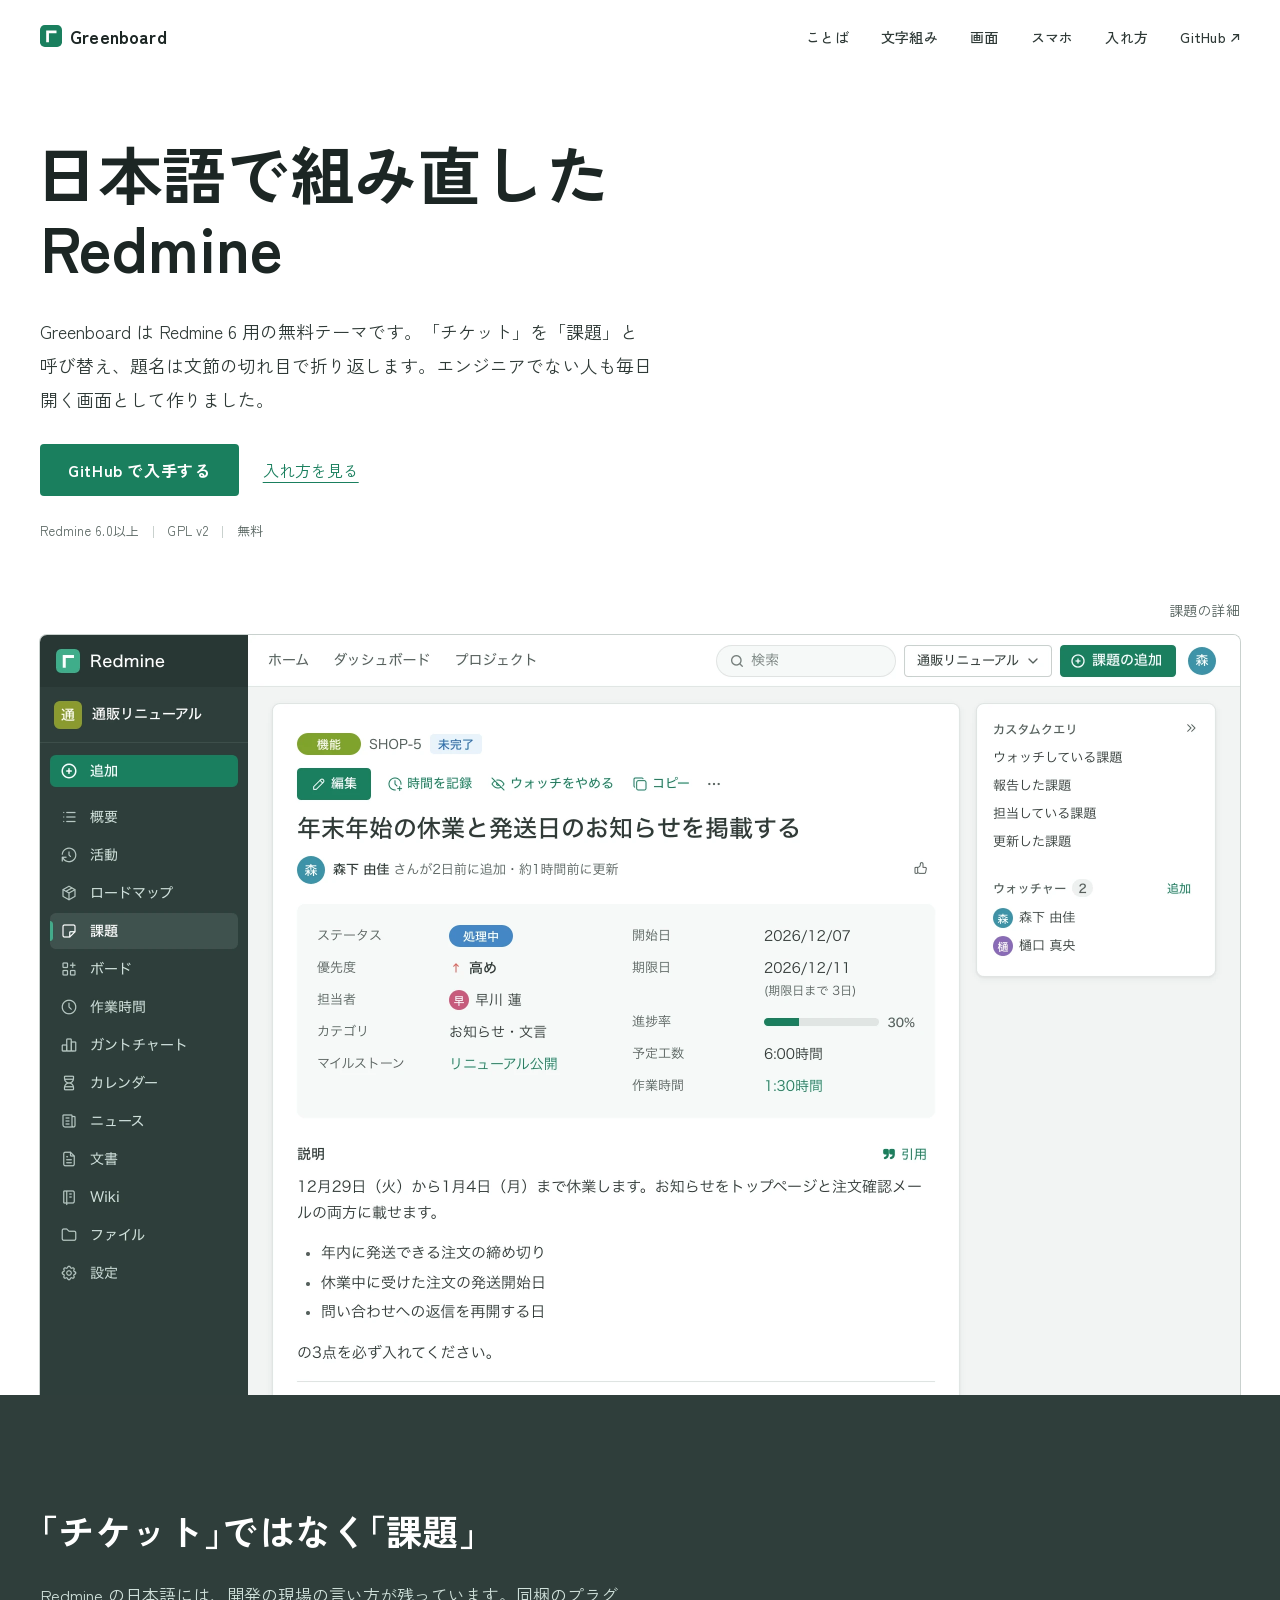
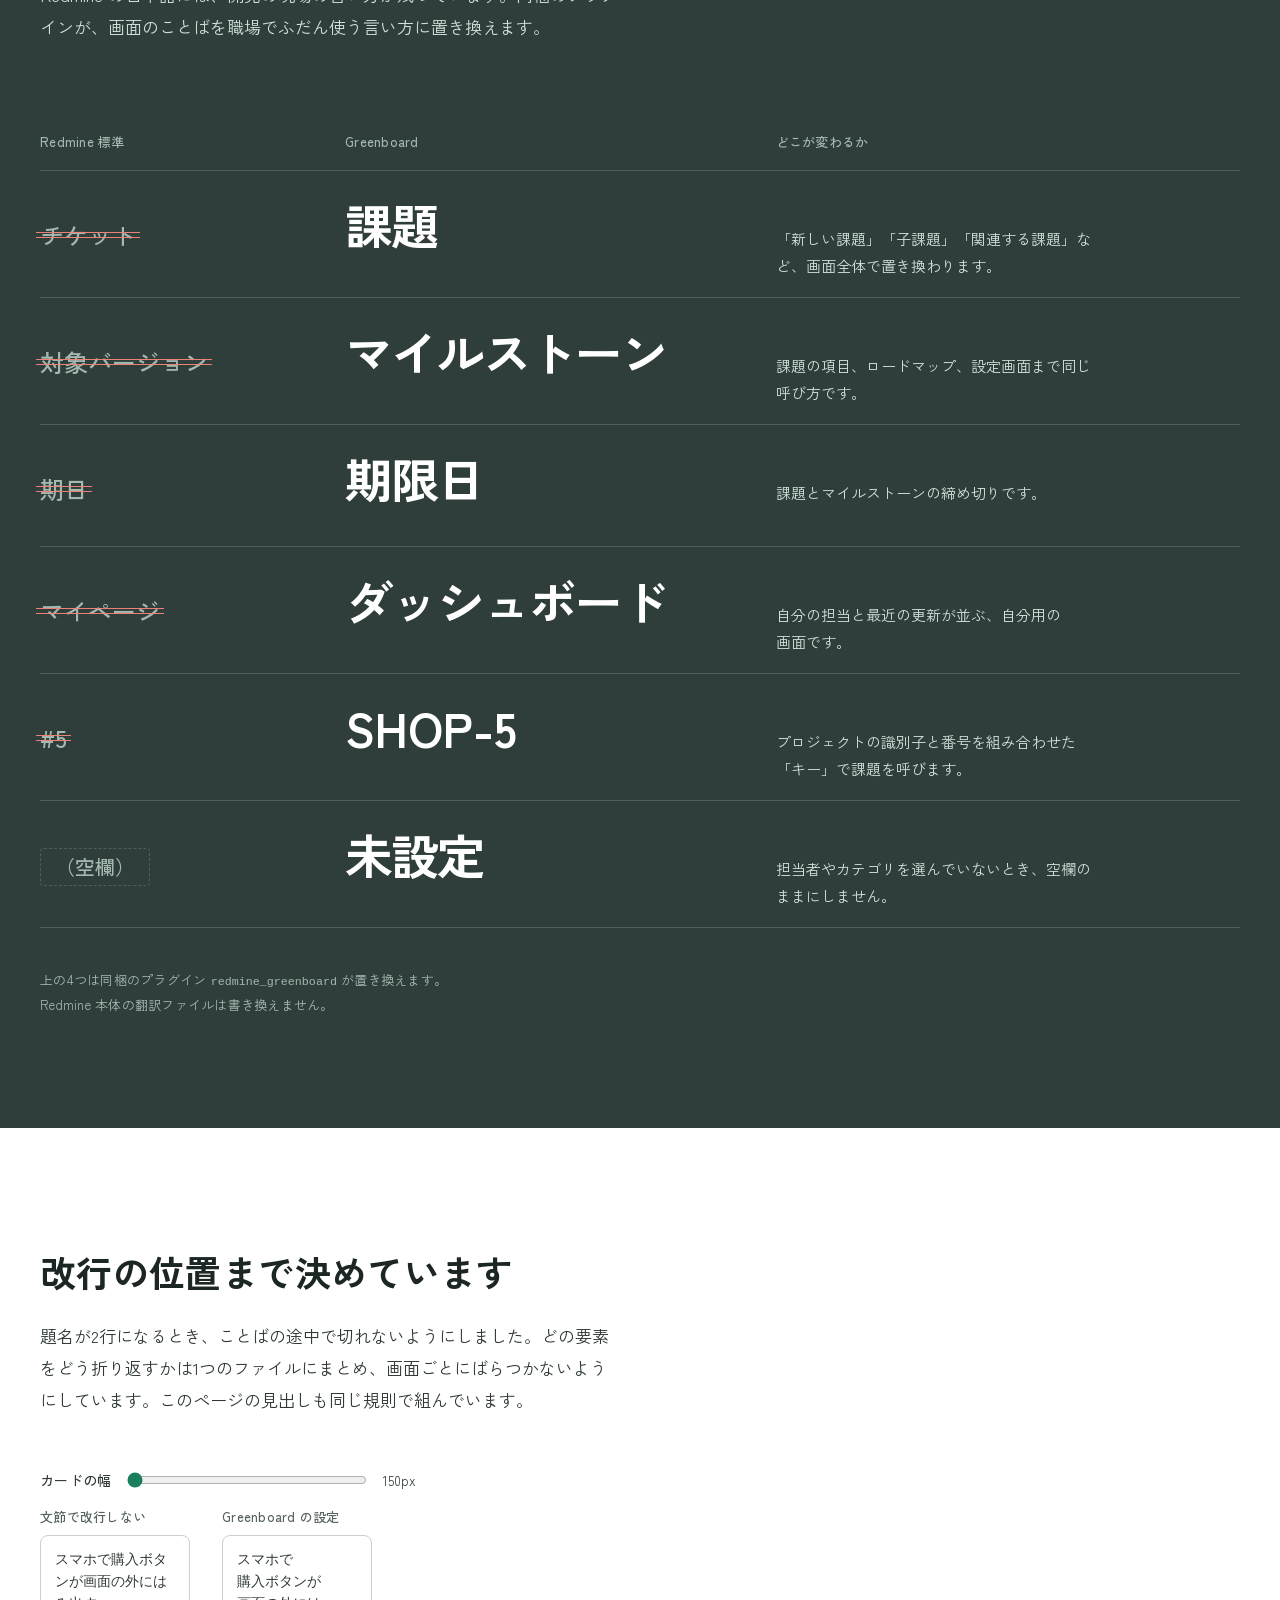
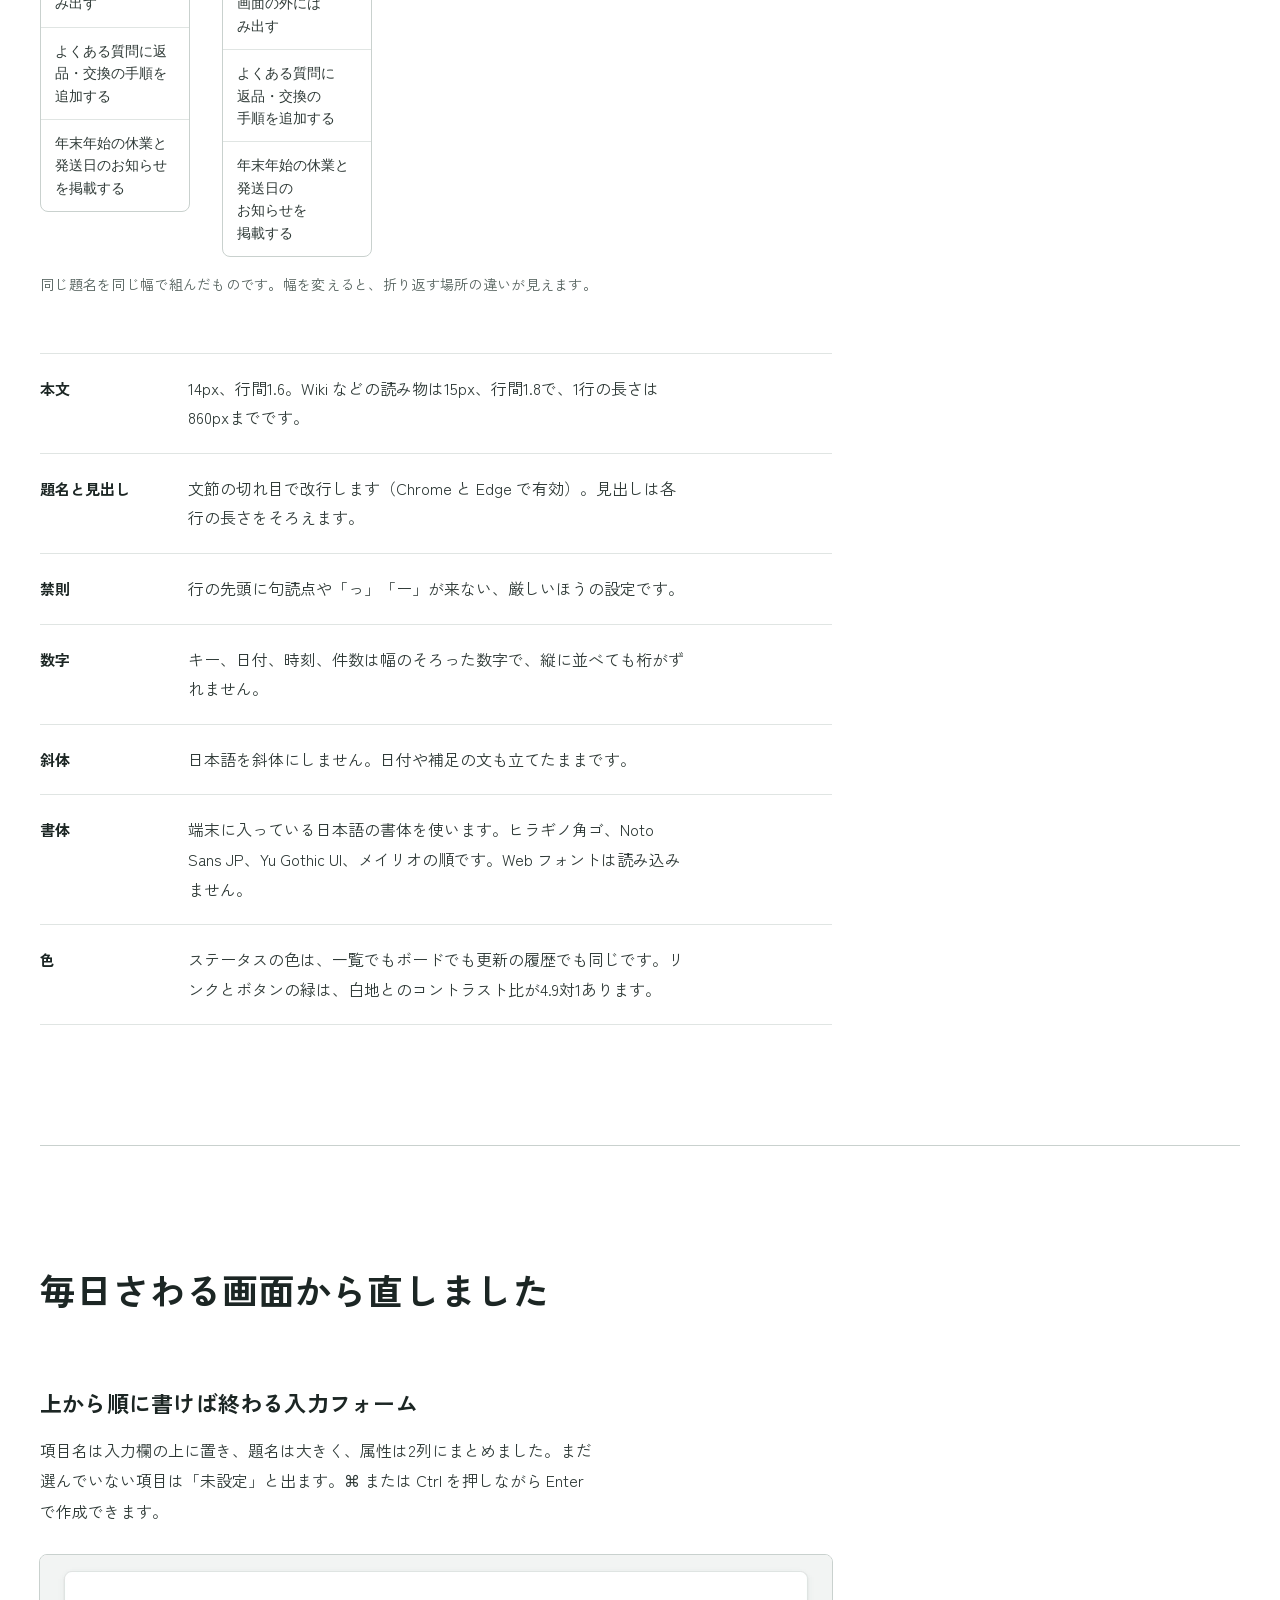
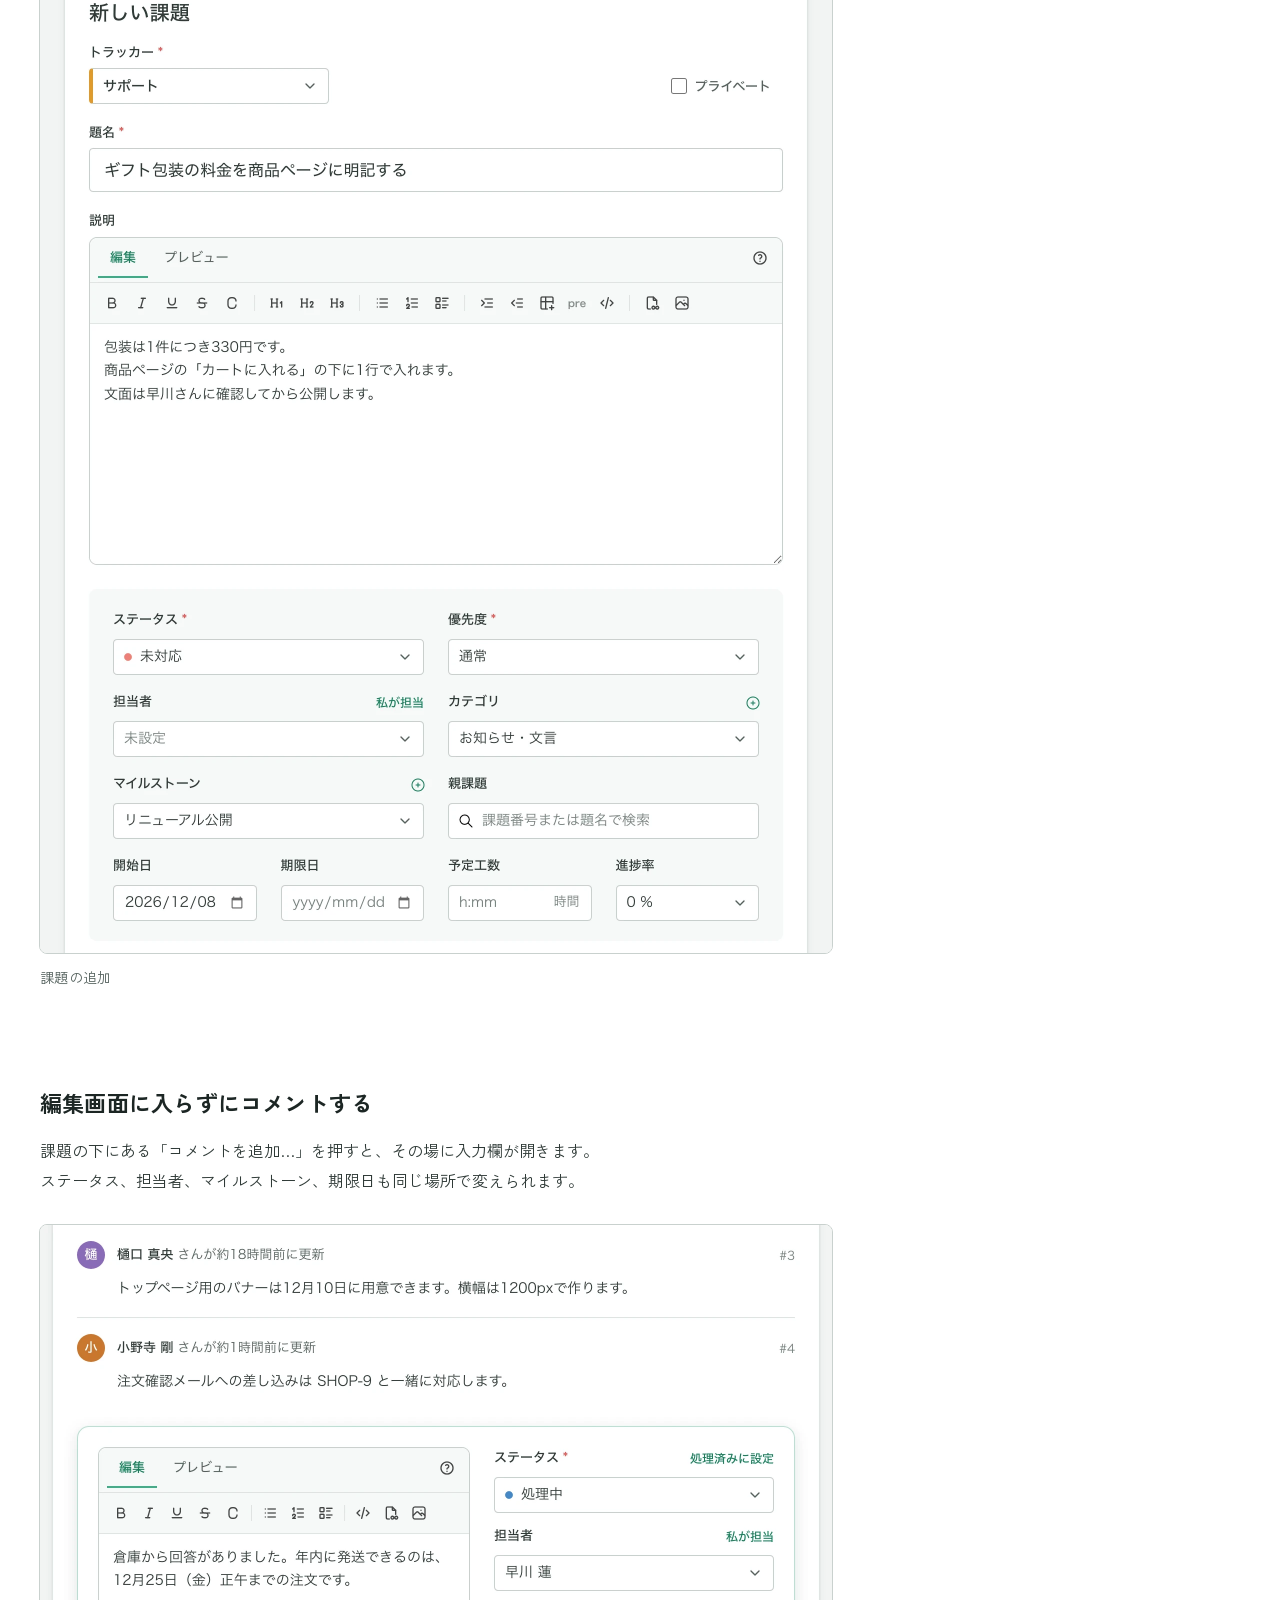
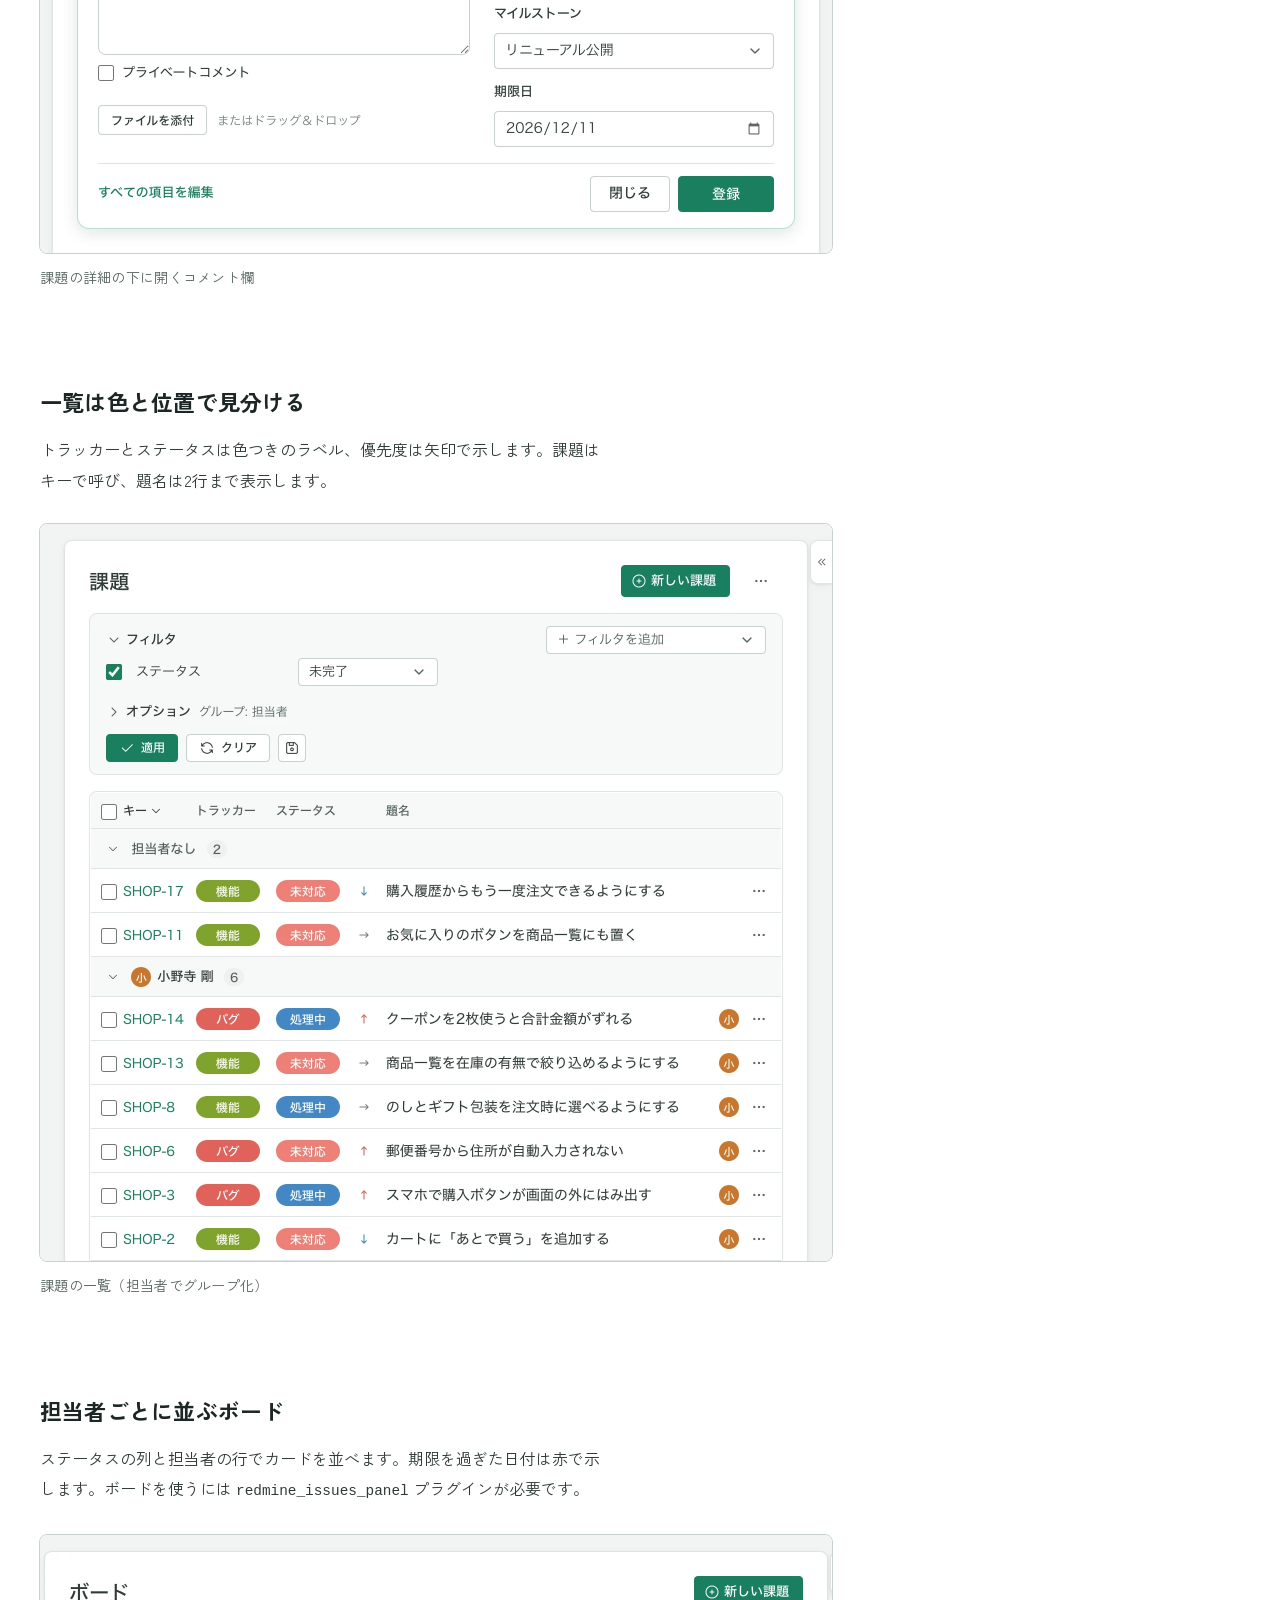
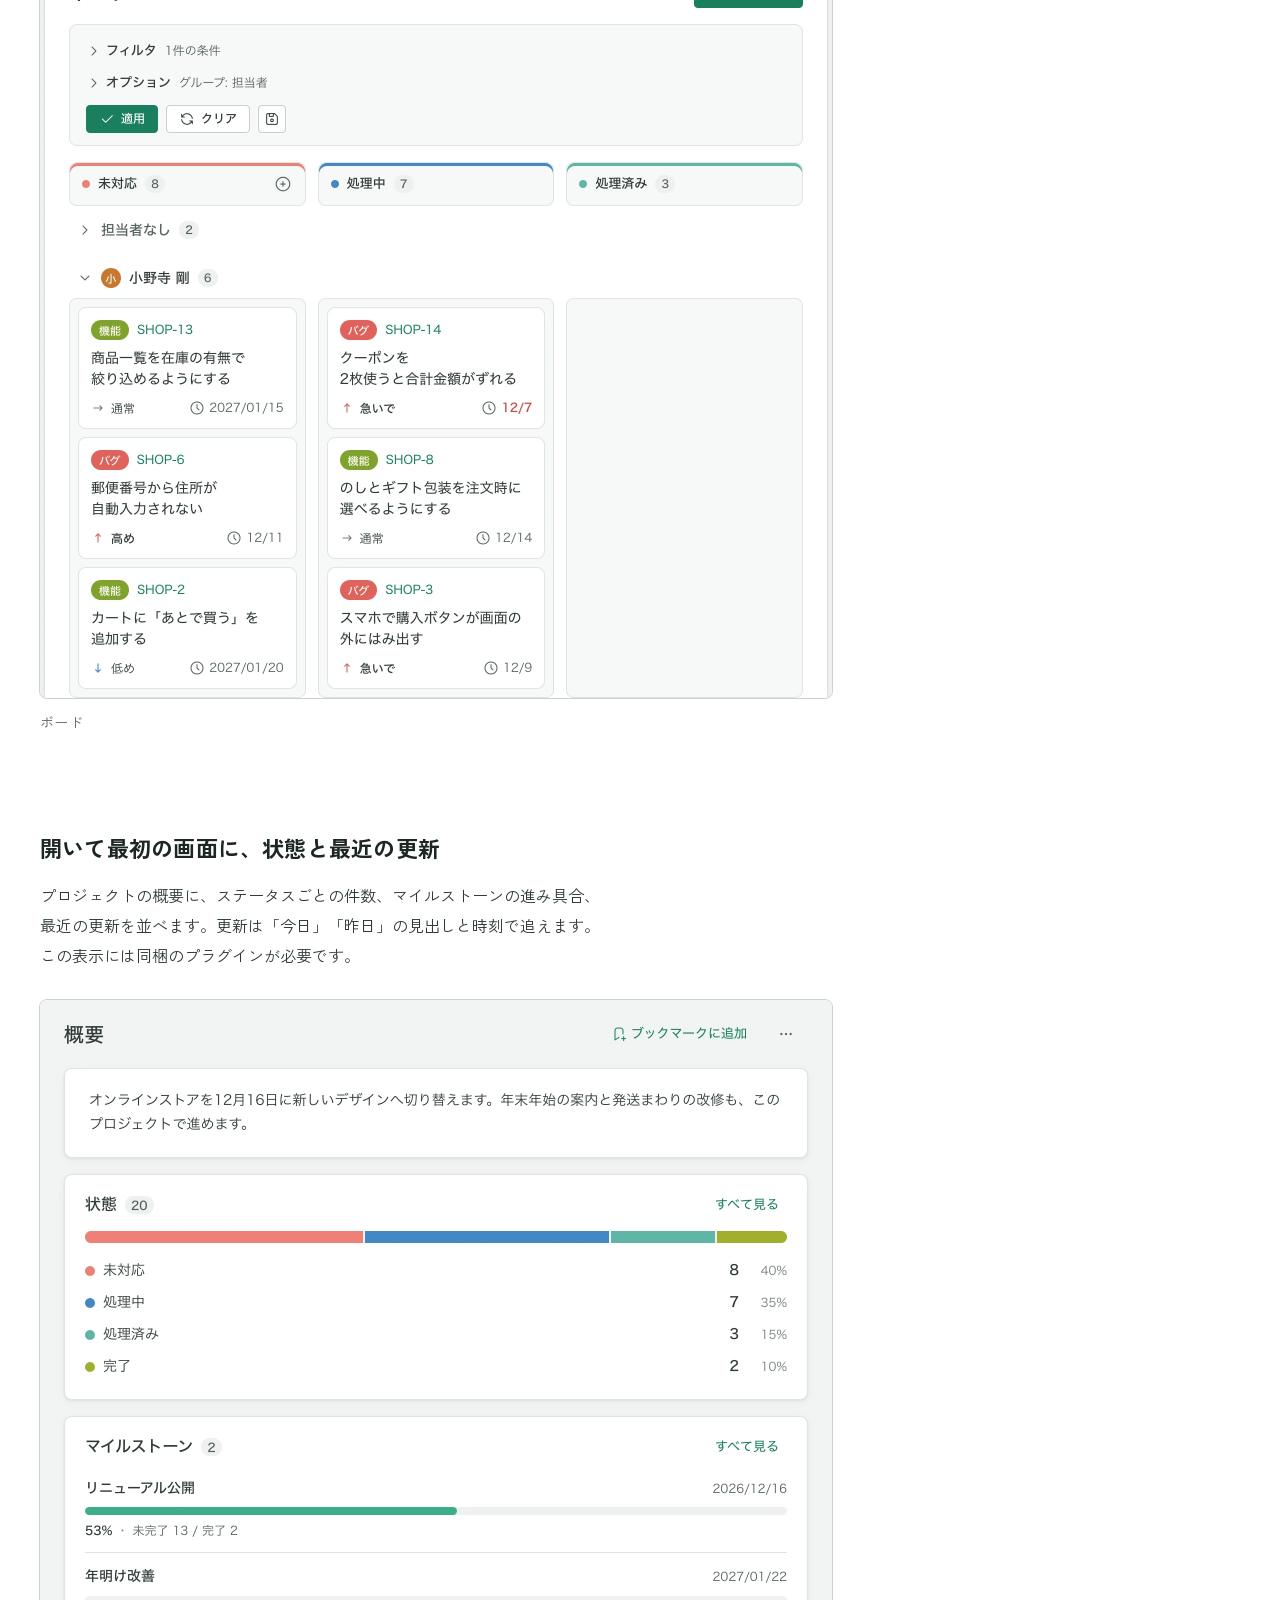
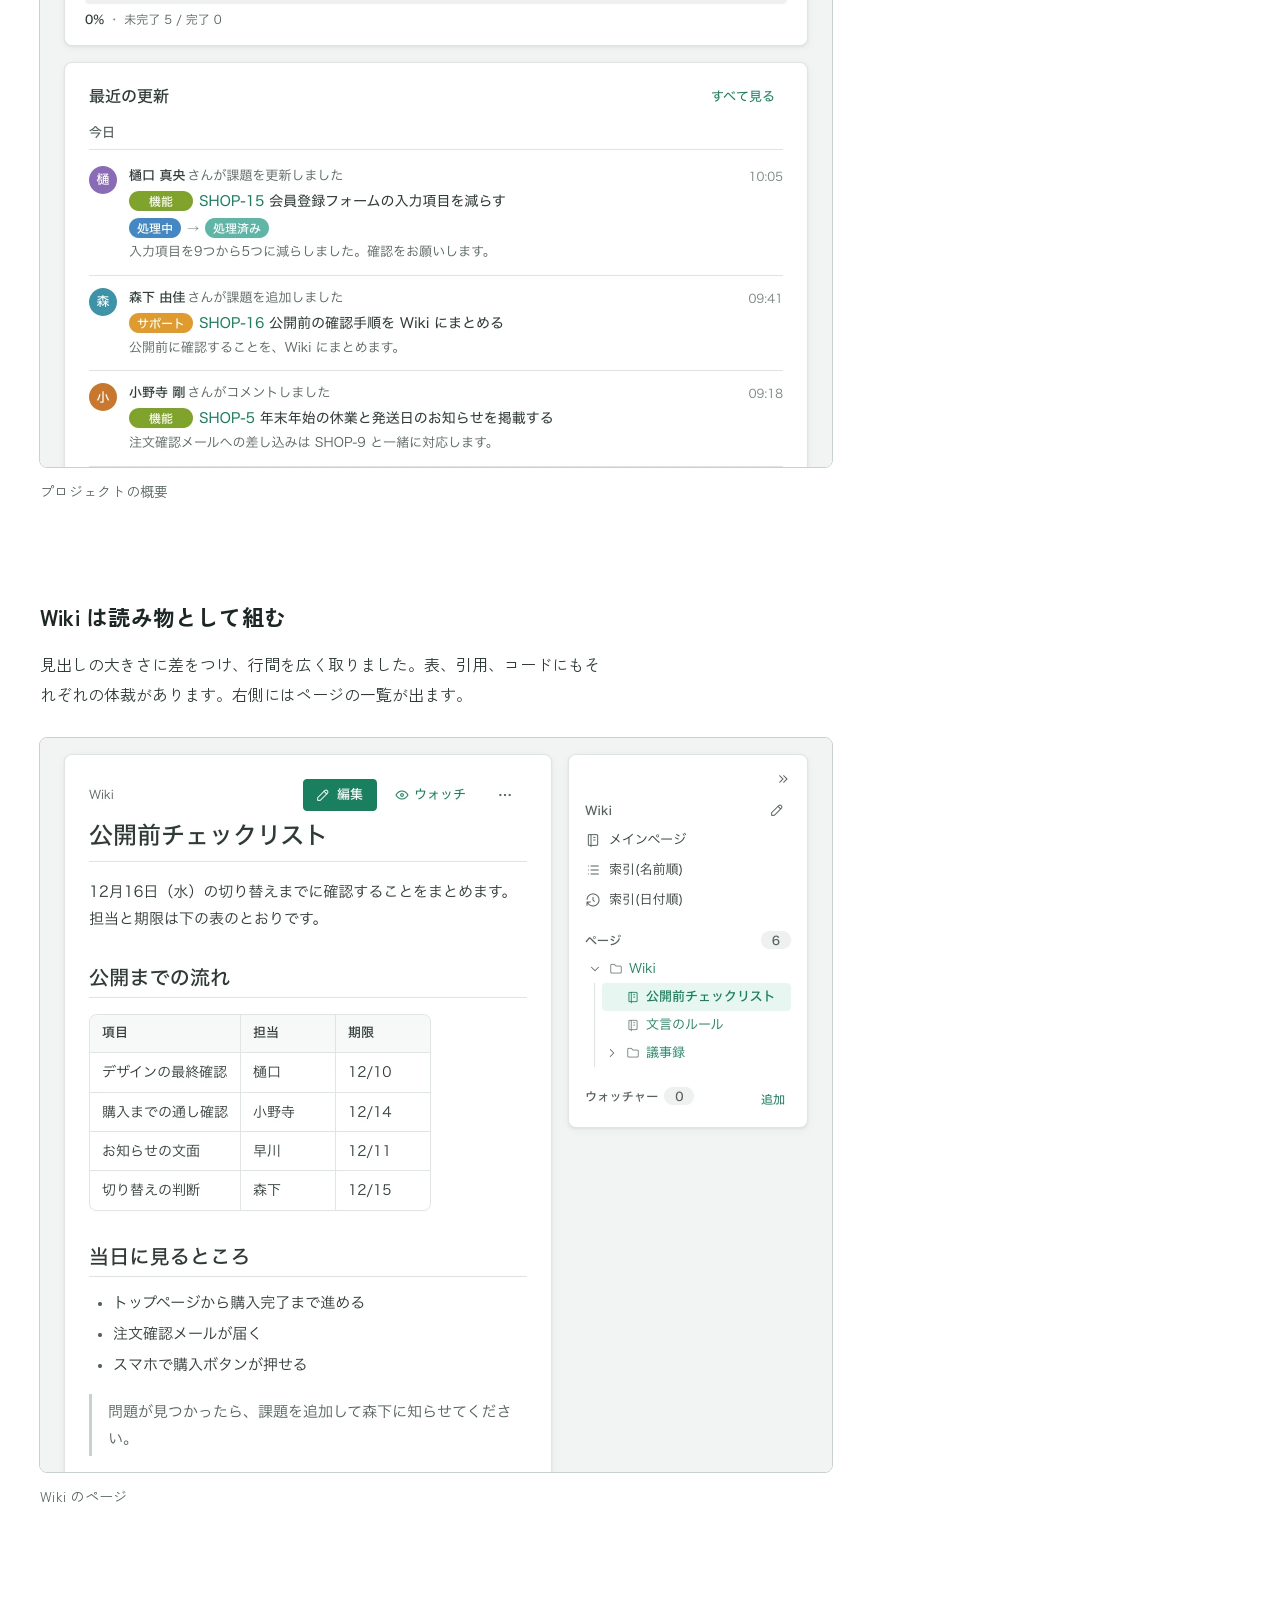
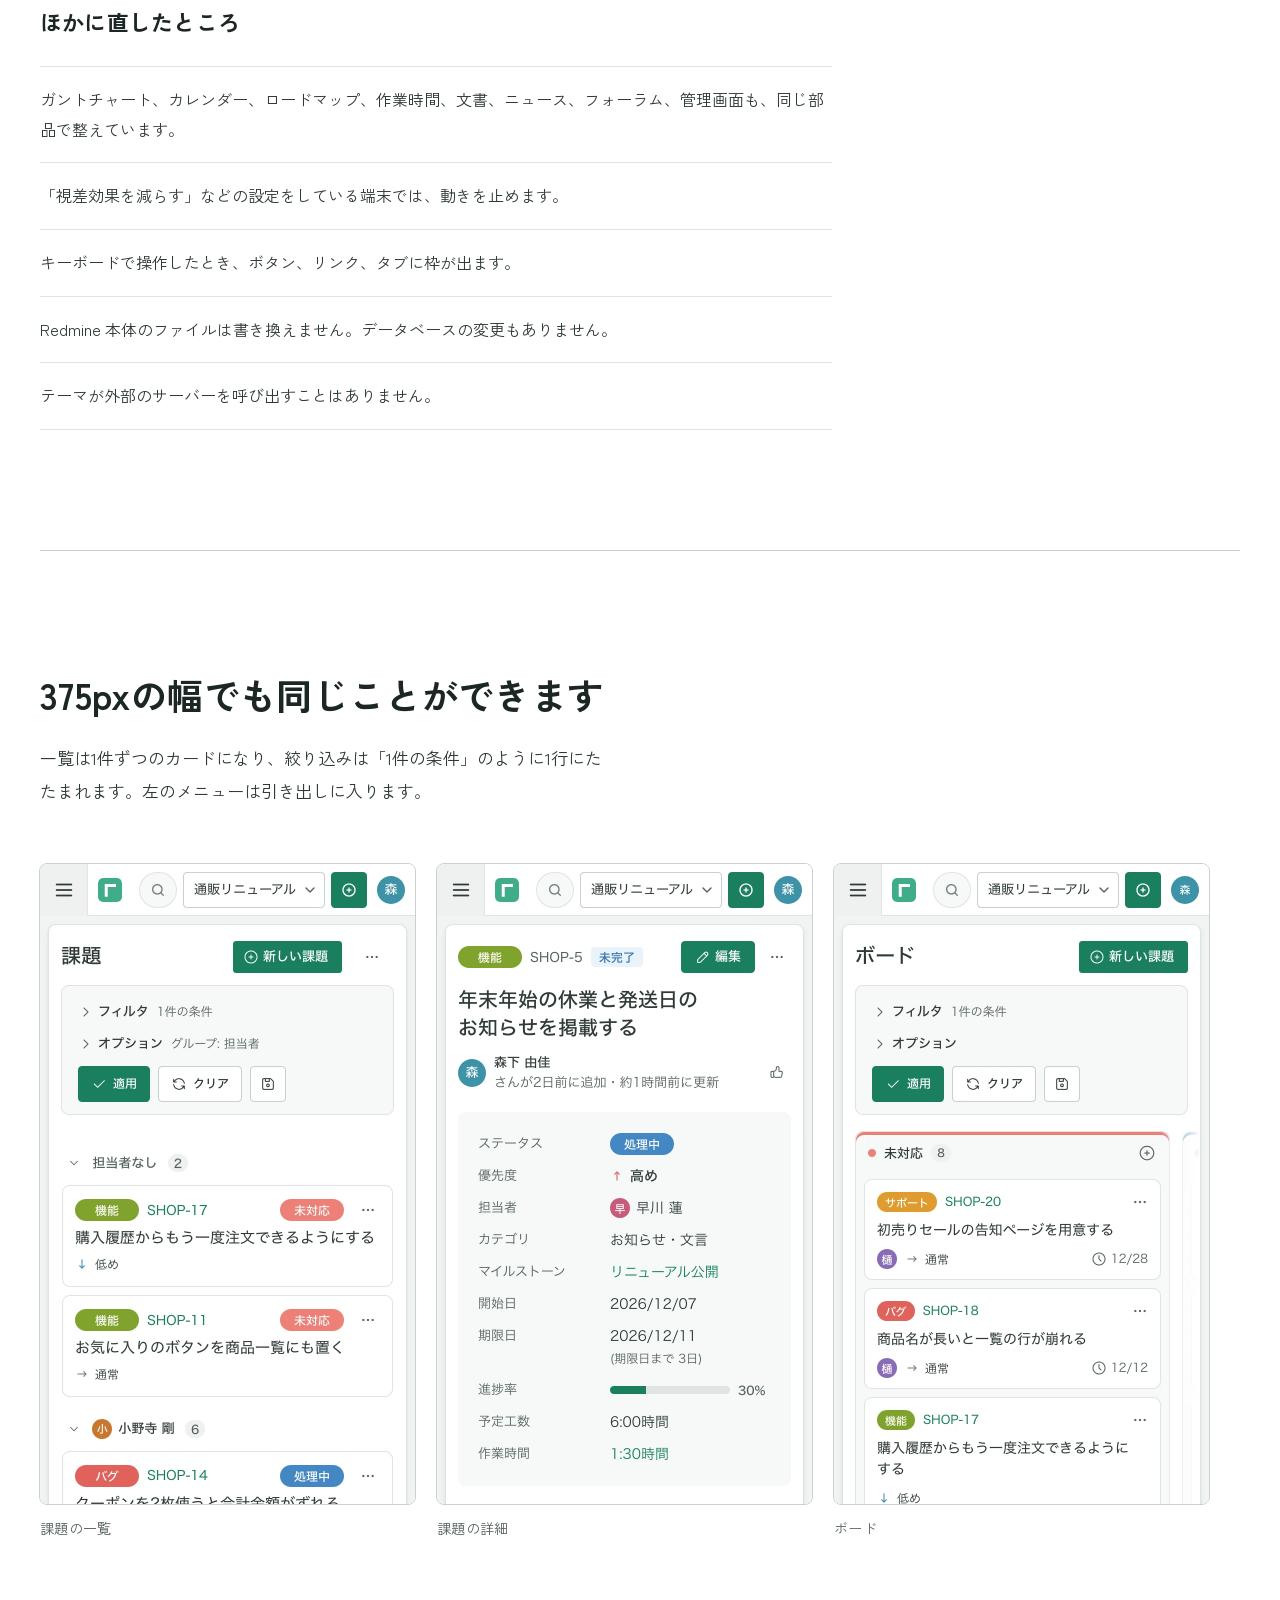
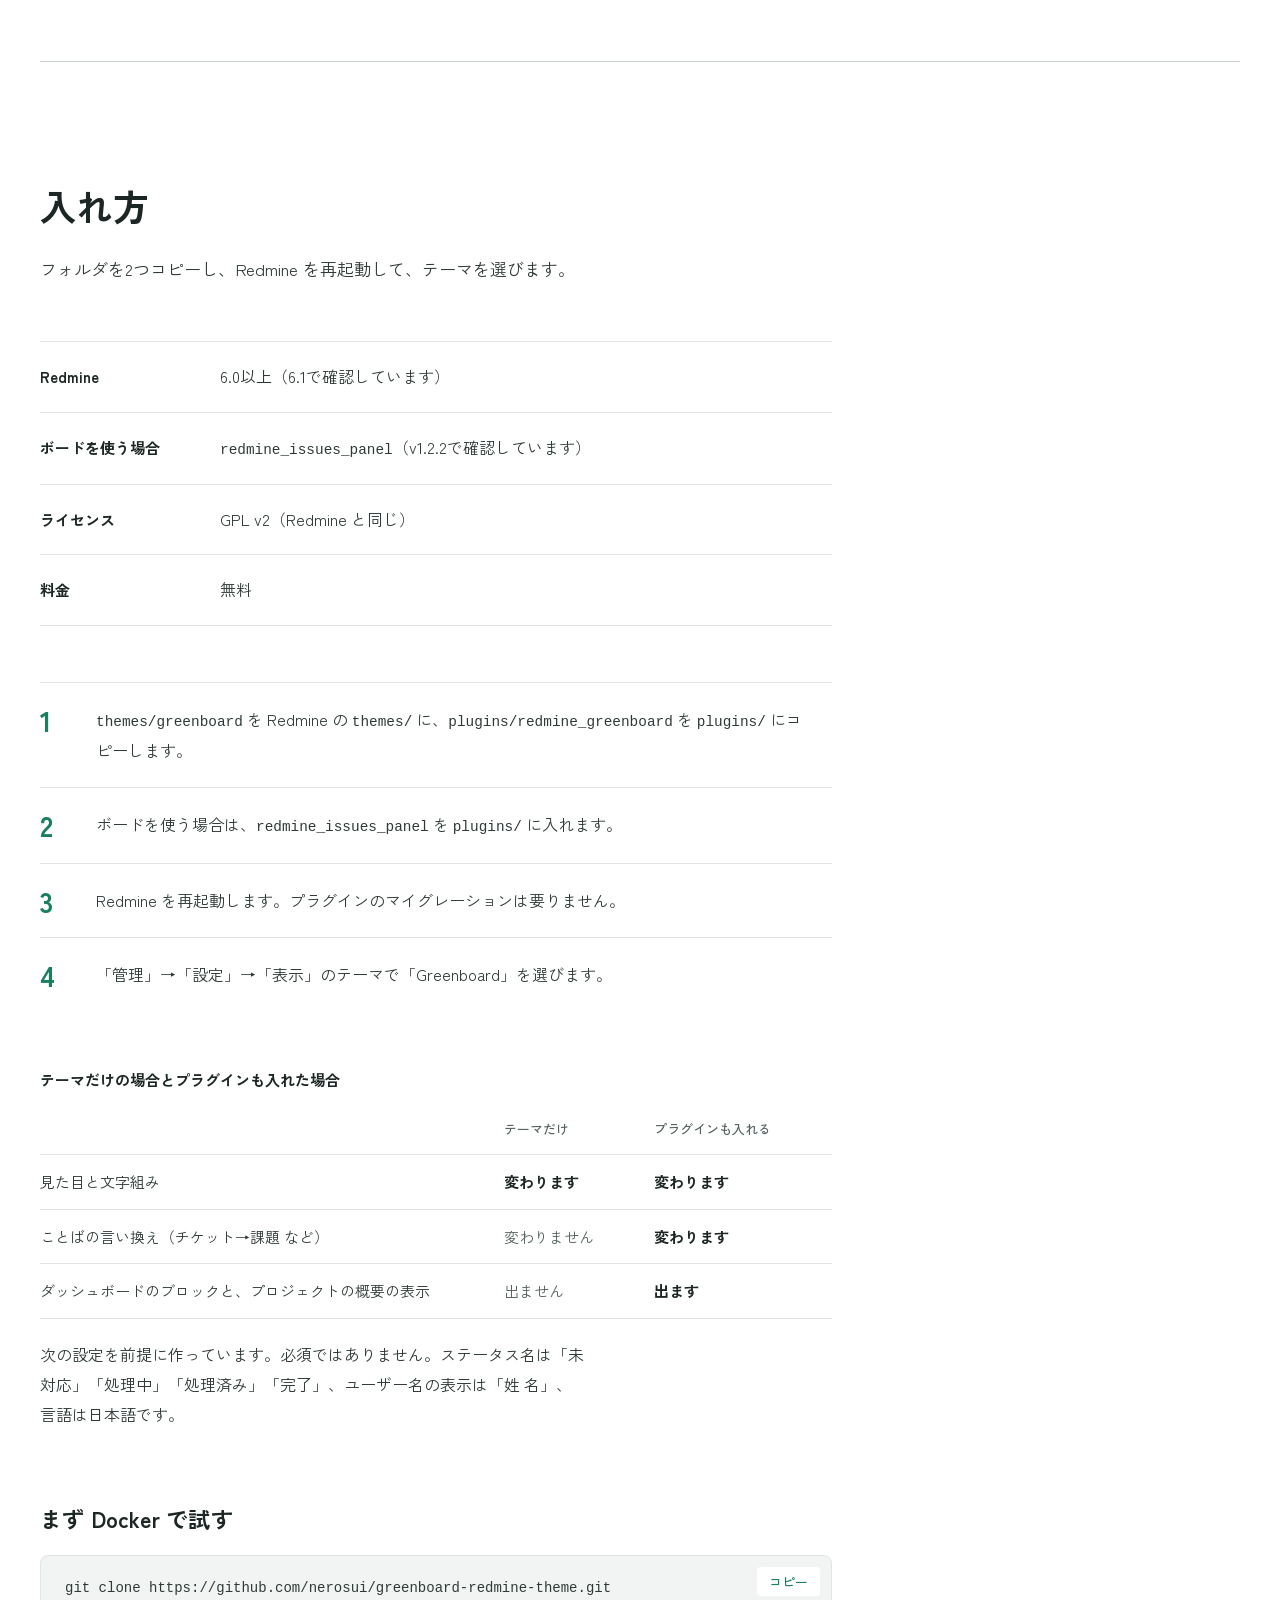
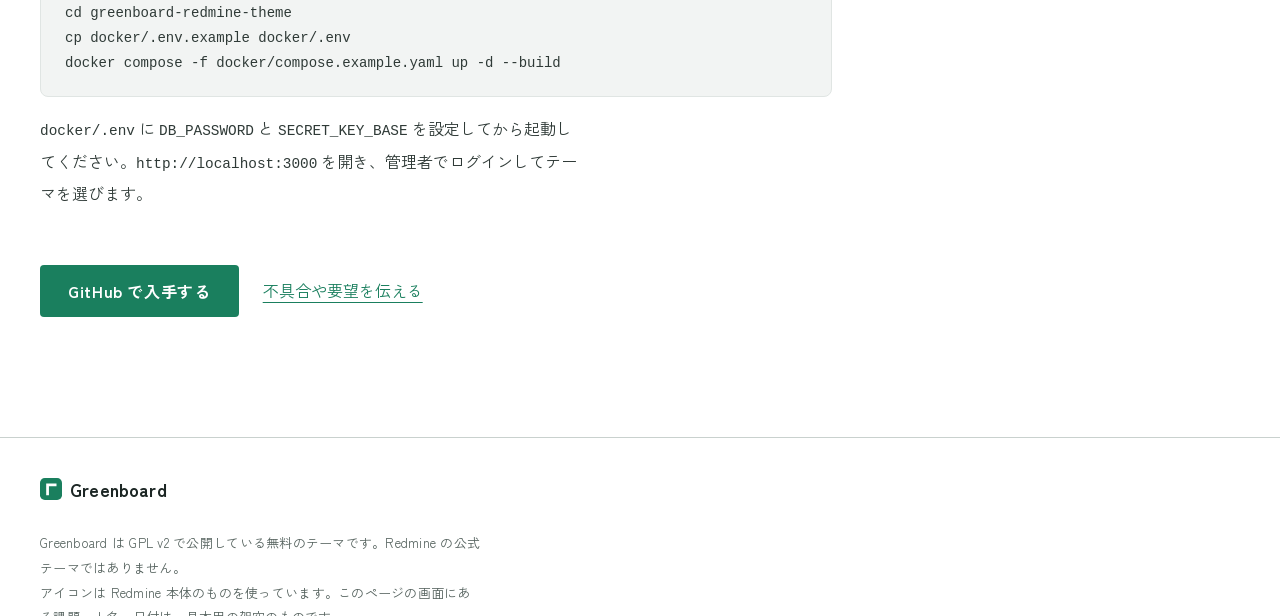
==== site/index.html @ 648b1ca7 "Add the product page and GitHub Pages deployment Co-Authored-By: Claude Opus 5.5 <noreply@anthropic." ====
<!doctype html>
<html lang="ja">
<head>
  <meta charset="utf-8">
  <meta name="viewport" content="width=device-width, initial-scale=1">
  <title>Greenboard｜日本語で組み直した Redmine 6 用テーマ</title>
  <meta name="description" content="Greenboard は Redmine 6 用の無料テーマです。「チケット」を「課題」と呼び替え、題名は文節の切れ目で折り返します。課題の追加、コメント、ボード、Wiki、スマホ表示まで整えています。GPL v2。">
  <meta name="color-scheme" content="light">
  <meta name="theme-color" content="#ffffff">
  <link rel="canonical" href="https://nerosui.github.io/greenboard-redmine-theme/">

  <meta property="og:type" content="website">
  <meta property="og:locale" content="ja_JP">
  <meta property="og:site_name" content="Greenboard">
  <meta property="og:title" content="Greenboard｜日本語で組み直した Redmine">
  <meta property="og:description" content="「チケット」を「課題」と呼び替え、題名を文節の切れ目で折り返す、Redmine 6 用の無料テーマです。">
  <meta property="og:url" content="https://nerosui.github.io/greenboard-redmine-theme/">
  <meta property="og:image" content="https://nerosui.github.io/greenboard-redmine-theme/assets/ogp.png">
  <meta property="og:image:width" content="1200">
  <meta property="og:image:height" content="630">
  <meta property="og:image:alt" content="日本語で組み直した Redmine。「チケット」に二重線を引き、「課題」と書き直した対照表。">
  <meta name="twitter:card" content="summary_large_image">

  <link rel="icon" href="assets/favicon.ico" sizes="32x32">
  <link rel="icon" href="assets/favicon.svg" type="image/svg+xml">
  <link rel="apple-touch-icon" href="assets/apple-touch-icon.png">

  <link rel="preconnect" href="https://fonts.googleapis.com">
  <link rel="preconnect" href="https://fonts.gstatic.com" crossorigin>
  <link rel="stylesheet" href="https://fonts.googleapis.com/css2?family=Zen+Kaku+Gothic+New:wght@400;500;700&amp;display=swap&amp;text=%21%22%23%24%25%26%27%28%29%2A%2B%2C-.%2F0123456789%3A%3B%3C%3D%3E%3F%40ABCDEFGHIJKLMNOPQRSTUVWXYZ%5B%5C%5D%5E_%60abcdefghijklmnopqrstuvwxyz%7B%7C%7D~%C2%A9%E2%80%9C%E2%80%9D%E2%80%A6%E2%86%92%E2%8C%98%E3%80%81%E3%80%82%E3%80%8C%E3%80%8D%E3%81%82%E3%81%84%E3%81%86%E3%81%88%E3%81%8A%E3%81%8B%E3%81%8C%E3%81%8D%E3%81%8E%E3%81%8F%E3%81%91%E3%81%93%E3%81%94%E3%81%95%E3%81%97%E3%81%98%E3%81%99%E3%81%9A%E3%81%9B%E3%81%9D%E3%81%9E%E3%81%9F%E3%81%A0%E3%81%A3%E3%81%A4%E3%81%A6%E3%81%A7%E3%81%A8%E3%81%A9%E3%81%AA%E3%81%AB%E3%81%AE%E3%81%AF%E3%81%B0%E3%81%B3%E3%81%B5%E3%81%B6%E3%81%B8%E3%81%B9%E3%81%BB%E3%81%BE%E3%81%BF%E3%82%80%E3%82%81%E3%82%82%E3%82%84%E3%82%88%E3%82%89%E3%82%8A%E3%82%8B%E3%82%8C%E3%82%8D%E3%82%8F%E3%82%92%E3%82%93%E3%82%A1%E3%82%A2%E3%82%A4%E3%82%A6%E3%82%A7%E3%82%A8%E3%82%A9%E3%82%AA%E3%82%AB%E3%82%AC%E3%82%AD%E3%82%AE%E3%82%AF%E3%82%B0%E3%82%B1%E3%82%B3%E3%82%B4%E3%82%B5%E3%82%B6%E3%82%B7%E3%82%B8%E3%82%B9%E3%82%BB%E3%82%BF%E3%83%80%E3%83%81%E3%83%83%E3%83%86%E3%83%87%E3%83%88%E3%83%89%E3%83%8B%E3%83%8E%E3%83%90%E3%83%92%E3%83%94%E3%83%95%E3%83%96%E3%83%97%E3%83%99%E3%83%9A%E3%83%9B%E3%83%9C%E3%83%9E%E3%83%A0%E3%83%A1%E3%83%A3%E3%83%A5%E3%83%A6%E3%83%A7%E3%83%A9%E3%83%AA%E3%83%AB%E3%83%AC%E3%83%AD%E3%83%B3%E3%83%BB%E3%83%BC%E4%B8%80%E4%B8%8A%E4%B8%8B%E4%B8%8D%E4%B8%A6%E4%B8%AD%E4%BA%86%E4%BA%A4%E4%BA%BA%E4%BB%8A%E4%BB%98%E4%BB%A5%E4%BB%B6%E4%BC%91%E4%BC%9D%E4%BD%8D%E4%BD%93%E4%BD%9C%E4%BD%BF%E5%81%B4%E5%83%8F%E5%84%AA%E5%85%88%E5%85%A5%E5%85%A8%E5%85%AC%E5%85%B7%E5%86%8D%E5%87%A6%E5%87%BA%E5%88%86%E5%88%87%E5%88%97%E5%88%9D%E5%88%A5%E5%88%BB%E5%89%87%E5%89%8D%E5%8A%9B%E5%8A%A0%E5%8A%B9%E5%8B%95%E5%8C%96%E5%8D%B0%E5%8E%B3%E5%8F%96%E5%8F%A5%E5%8F%B3%E5%8F%B7%E5%90%84%E5%90%88%E5%90%8C%E5%90%8D%E5%91%BC%E5%93%81%E5%95%8F%E5%9C%B0%E5%A0%B4%E5%A4%89%E5%A4%96%E5%A4%A7%E5%A7%8B%E5%A7%93%E5%AD%90%E5%AD%97%E5%AE%8C%E5%AE%9A%E5%AF%BE%E5%B1%9E%E5%B1%A5%E5%B7%A6%E5%B7%AE%E5%B9%85%E5%B9%B4%E5%BA%83%E5%BA%A6%E5%BC%8F%E5%BC%95%E5%BD%93%E5%BF%85%E5%BF%9C%E6%80%A7%E6%85%8B%E6%88%90%E6%89%80%E6%89%8B%E6%8A%98%E6%8A%BC%E6%8B%85%E6%8E%B2%E6%8F%90%E6%8F%9B%E6%93%8D%E6%94%B9%E6%95%B0%E6%95%B4%E6%96%87%E6%96%99%E6%96%9C%E6%96%B0%E6%96%B9%E6%97%A5%E6%98%A8%E6%99%82%E6%9B%B4%E6%9B%B8%E6%9B%BF%E6%9C%80%E6%9C%89%E6%9C%9B%E6%9C%9F%E6%9C%AA%E6%9C%AB%E6%9C%AC%E6%9D%A1%E6%9D%A5%E6%9E%9C%E6%9E%A0%E6%9E%B6%E6%A1%81%E6%A2%B1%E6%A5%AD%E6%A6%82%E6%A8%99%E6%AC%84%E6%AC%A1%E6%AD%A2%E6%AD%B4%E6%AE%8B%E6%AF%8E%E6%AF%94%E6%B1%BA%E6%B8%88%E6%B8%9B%E6%BA%96%E7%82%B9%E7%84%A1%E7%85%A7%E7%89%A9%E7%8A%B6%E7%8F%BE%E7%90%86%E7%94%A8%E7%94%BB%E7%95%AA%E7%99%BA%E7%99%BD%E7%9B%AE%E7%9B%B4%E7%9F%A2%E7%9F%A5%E7%A2%BA%E7%A4%BA%E7%A6%81%E7%A7%BB%E7%A9%BA%E7%AB%8B%E7%AB%AF%E7%AE%A1%E7%AF%80%E7%B4%A0%E7%B4%B0%E7%B5%82%E7%B5%84%E7%B5%9E%E7%B7%91%E7%B7%A0%E7%B7%A8%E7%B8%A6%E7%BD%AE%E7%BF%BB%E8%80%85%E8%81%B7%E8%87%AA%E8%89%B2%E8%A1%8C%E8%A1%A8%E8%A3%81%E8%A3%9C%E8%A6%81%E8%A6%8B%E8%A6%8F%E8%A6%96%E8%A6%A7%E8%A7%92%E8%A8%80%E8%A8%AD%E8%A8%B3%E8%A9%A6%E8%A9%B3%E8%AA%8D%E8%AA%9E%E8%AA%AD%E8%AA%B2%E8%AD%98%E8%B1%A1%E8%B3%AA%E8%B3%BC%E8%B5%A4%E8%B5%B7%E8%B6%B3%E8%BC%89%E8%BE%BC%E8%BF%91%E8%BF%94%E8%BF%BD%E9%80%81%E9%80%94%E9%80%A3%E9%80%B2%E9%81%8E%E9%81%95%E9%81%B8%E9%83%A8%E9%87%91%E9%95%B7%E9%96%8B%E9%96%93%E9%96%A2%E9%99%90%E9%9B%86%E9%9D%A2%E9%A0%85%E9%A0%86%E9%A0%88%E9%A0%AD%E9%A1%8C%EF%BC%88%EF%BC%89">
  <link rel="stylesheet" href="styles.css">
  <script src="script.js" defer></script>
</head>
<body id="top">
<a class="skip" href="#main">本文へ移動</a>

<header class="site-header wrap">
  <a class="wordmark" href="#top" aria-label="Greenboard トップへ"><img src="assets/favicon.svg" width="22" height="22" alt="">Greenboard</a>
  <nav>
    <ul class="nav">
      <li class="nav-anchor"><a href="#words">ことば</a></li>
      <li class="nav-anchor"><a href="#type">文字組み</a></li>
      <li class="nav-anchor"><a href="#screens">画面</a></li>
      <li class="nav-anchor"><a href="#phone">スマホ</a></li>
      <li class="nav-anchor"><a href="#install">入れ方</a></li>
      <li><a href="https://github.com/nerosui/greenboard-redmine-theme" rel="noopener">GitHub<svg class="arrow" viewBox="0 0 10 10" width="10" height="10" aria-hidden="true"><path d="M1.5 8.5 8.5 1.5M3 1.5h5.5V7" fill="none" stroke="currentColor" stroke-width="1.25"/></svg></a></li>
    </ul>
  </nav>
</header>

<main id="main" tabindex="-1">

  <section class="hero wrap">
    <div class="hero-head grid">
      <h1><span class="nb">日本語で</span><span class="nb">組み直した</span><br><span class="nb">Redmine</span></h1>
      <div class="hero-side">
        <p class="lead">Greenboard は Redmine 6 用の無料<span class="nb">テーマです。</span><span class="nb">「チケット」を</span><span class="nb">「課題」と</span>呼び替え、題名は文節の切れ目で折り返します。エンジニアでない人も毎日開く画面として作りました。</p>
        <p class="actions">
          <a class="btn" href="https://github.com/nerosui/greenboard-redmine-theme" rel="noopener">GitHub で入手する</a>
          <a class="link" href="#install">入れ方を見る</a>
        </p>
        <ul class="facts">
          <li>Redmine 6.0以上</li>
          <li>GPL v2</li>
          <li>無料</li>
        </ul>
      </div>
    </div>
    <figure class="hero-shot">
      <figcaption>課題の詳細</figcaption>
      <div class="frame frame--cut">
        <picture>
          <source media="(min-width: 1040px)" srcset="assets/shots/d1.webp" width="1200" height="760">
          <source media="(min-width: 768px)" srcset="assets/shots/d1b.webp" width="944" height="640">
          <img src="assets/shots/p1.webp" width="375" height="640" fetchpriority="high"
            alt="Greenboard を適用した Redmine の課題詳細画面。左に濃い緑のメニュー、中央に課題「年末年始の休業と発送日のお知らせを掲載する」、ステータスや担当者の一覧が並んでいる。"
            data-alt-phone="スマホ幅の課題の詳細。題名の下にステータス、優先度、担当者、マイルストーン、期限日が1列に並んでいる。">
        </picture>
      </div>
    </figure>
  </section>

  <section class="words" id="words">
    <div class="wrap">
      <h2><span class="nb"><span class="open">「</span>チケット<span class="close">」</span>ではなく</span><span class="nb"><span class="open">「</span>課題<span class="close">」</span></span></h2>
      <p class="intro">Redmine の日本語には、開発の現場の言い方が残っています。同梱のプラグインが、画面のことばを職場でふだん使う言い方に置き換えます。</p>

      <table class="revision" role="table">
        <caption class="visually-hidden">Redmine 標準の表示と Greenboard の表示の対照表</caption>
        <thead role="rowgroup">
          <tr role="row">
            <th scope="col" role="columnheader">Redmine 標準</th>
            <th scope="col" role="columnheader">Greenboard</th>
            <th scope="col" role="columnheader">どこが変わるか</th>
          </tr>
        </thead>
        <tbody role="rowgroup">
          <tr role="row">
            <th scope="row" role="rowheader"><s class="old">チケット</s></th>
            <td role="cell" class="new">課題</td>
            <td role="cell" class="note">「新しい課題」「子課題」「関連する課題」など、画面全体で置き換わります。</td>
          </tr>
          <tr role="row">
            <th scope="row" role="rowheader"><s class="old">対象バージョン</s></th>
            <td role="cell" class="new">マイルストーン</td>
            <td role="cell" class="note">課題の項目、ロードマップ、設定画面まで同じ呼び方です。</td>
          </tr>
          <tr role="row">
            <th scope="row" role="rowheader"><s class="old">期日</s></th>
            <td role="cell" class="new">期限日</td>
            <td role="cell" class="note">課題とマイルストーンの締め切りです。</td>
          </tr>
          <tr role="row">
            <th scope="row" role="rowheader"><s class="old">マイページ</s></th>
            <td role="cell" class="new">ダッシュボード</td>
            <td role="cell" class="note">自分の担当と最近の更新が並ぶ、自分用の画面です。</td>
          </tr>
          <tr role="row">
            <th scope="row" role="rowheader"><s class="old key">#5</s></th>
            <td role="cell" class="new key">SHOP-5</td>
            <td role="cell" class="note">プロジェクトの識別子と番号を組み合わせた「キー」で課題を呼びます。</td>
          </tr>
          <tr role="row">
            <th scope="row" role="rowheader"><span class="blank">（空欄）</span></th>
            <td role="cell" class="new">未設定</td>
            <td role="cell" class="note">担当者やカテゴリを選んでいないとき、空欄のままにしません。</td>
          </tr>
        </tbody>
      </table>

      <p class="footnote">上の<span class="nb">4つ</span>は同梱のプラグイン <code>redmine_greenboard</code> が置き換えます。Redmine 本体の翻訳ファイルは書き換えません。</p>
    </div>
  </section>

  <section class="section wrap" id="type">
    <div class="grid">
      <div class="col-text">
        <h2><span class="nb">改行の</span><span class="nb">位置まで</span><span class="nb">決めています</span></h2>
        <p class="intro">題名が<span class="nb">2行</span>になるとき、ことばの途中で切れないようにしました。どの要素をどう折り返すかは<span class="nb">1つ</span>のファイルにまとめ、画面ごとにばらつかないようにしています。このページの見出しも同じ規則で組んでいます。</p>
      </div>
      <div class="col-figure">
        <figure class="specimen">
          <div class="specimen-live">
            <div class="specimen-control" hidden>
              <label for="card-width">カードの幅</label>
              <input id="card-width" type="range" min="150" max="330" step="1" value="208" aria-label="カードの幅" aria-valuetext="208ピクセル">
              <span class="readout" aria-hidden="true">208px</span>
            </div>
            <div class="specimen-boxes">
              <div>
                <p class="specimen-label">文節で改行しない</p>
                <div class="specimen-box">
                  <p>スマホで購入ボタンが画面の外にはみ出す</p>
                  <p>よくある質問に返品・交換の手順を追加する</p>
                  <p>年末年始の休業と発送日のお知らせを掲載する</p>
                </div>
              </div>
              <div>
                <p class="specimen-label">Greenboard の設定</p>
                <div class="specimen-box specimen-box--phrase">
                  <p>スマホで購入ボタンが画面の外にはみ出す</p>
                  <p>よくある質問に返品・交換の手順を追加する</p>
                  <p>年末年始の休業と発送日のお知らせを掲載する</p>
                </div>
              </div>
            </div>
          </div>
          <div class="specimen-fallback">
            <img src="assets/specimen-fallback.webp" width="448" height="237" loading="lazy" decoding="async"
              alt="幅208pxの枠に同じ題名を2通りで組んだ比較。左は「画面／の外にはみ出す」のようにことばの途中で折り返し、右は「スマホで購入ボタンが／画面の外にはみ出す」のように文節の切れ目で折り返している。">
            <p>このブラウザは文節での改行に対応していないため、Chrome での表示を画像で載せています。</p>
          </div>
          <figcaption>同じ題名を同じ幅で組んだものです。<span class="specimen-hint" hidden>幅を変えると、折り返す場所の違いが見えます。</span></figcaption>
        </figure>

        <dl class="ledger">
          <div><dt>本文</dt><dd><span class="nb">14px</span>、行間<span class="nb">1.6</span>。Wiki などの読み物は<span class="nb">15px</span>、行間<span class="nb">1.8</span>で、<span class="nb">1行</span>の長さは<span class="nb">860px</span>までです。</dd></div>
          <div><dt>題名と見出し</dt><dd>文節の切れ目で改行します（Chrome と Edge で有効）。見出しは各行の長さをそろえます。</dd></div>
          <div><dt>禁則</dt><dd>行の先頭に句読点や「っ」「ー」が来ない、厳しいほうの設定です。</dd></div>
          <div><dt>数字</dt><dd>キー、日付、時刻、件数は幅のそろった数字で、縦に並べても桁がずれません。</dd></div>
          <div><dt>斜体</dt><dd>日本語を斜体にしません。日付や補足の文も立てたままです。</dd></div>
          <div><dt>書体</dt><dd>端末に入っている日本語の書体を使います。ヒラギノ角ゴ、Noto Sans JP、Yu Gothic UI、メイリオの順です。Web フォントは読み込みません。</dd></div>
          <div><dt>色</dt><dd>ステータスの色は、一覧でもボードでも更新の履歴でも同じです。リンクとボタンの緑は、白地とのコントラスト比が<span class="nb">4.9対1</span>あります。</dd></div>
        </dl>
      </div>
    </div>
  </section>

  <section class="section wrap" id="screens">
    <h2><span class="nb">毎日</span><span class="nb">さわる</span><span class="nb">画面から</span><span class="nb">直しました</span></h2>

    <div class="screens">
      <article class="screen grid">
        <div class="col-text">
          <h3><span class="nb">上から</span><span class="nb">順に</span><span class="nb">書けば</span><span class="nb">終わる</span><span class="nb">入力フォーム</span></h3>
          <p>項目名は入力欄の上に置き、題名は大きく、属性は<span class="nb">2列</span>にまとめました。まだ選んでいない項目は「未設定」と出ます。⌘ または Ctrl を押しながら Enter で作成できます。</p>
        </div>
        <figure class="col-figure shot">
          <div class="frame">
            <picture>
              <source media="(min-width: 768px)" srcset="assets/shots/d2.webp" width="792" height="998">
              <img src="assets/shots/p4.webp" width="375" height="640" loading="lazy" decoding="async"
                alt="課題の追加フォーム。上からトラッカー、題名、説明の入力欄があり、その下にステータス、優先度、担当者、カテゴリ、マイルストーン、開始日、期限日が2列に並ぶ。担当者は「未設定」と表示されている。"
                data-alt-phone="スマホ幅の課題の追加フォーム。項目が1列に並んでいる。">
            </picture>
          </div>
          <figcaption>課題の追加</figcaption>
        </figure>
      </article>

      <article class="screen grid">
        <div class="col-text">
          <h3><span class="nb">編集画面に</span><span class="nb">入らずに</span><span class="nb">コメントする</span></h3>
          <p>課題の下にある「コメントを追加…」を押すと、その場に入力欄が開きます。ステータス、担当者、マイルストーン、期限日も同じ場所で変えられます。</p>
        </div>
        <figure class="col-figure shot">
          <div class="frame">
            <picture>
              <source media="(min-width: 768px)" srcset="assets/shots/d3.webp" width="792" height="628">
              <img src="assets/shots/p5.webp" width="375" height="640" loading="lazy" decoding="async"
                alt="課題の履歴の下に開いたコメント欄。左にコメントの入力欄、右にステータス、担当者、マイルストーン、期限日の選択欄、右下に「閉じる」「登録」のボタン。"
                data-alt-phone="スマホ幅で開いたコメント欄。入力欄の下にステータスなどの選択欄が並んでいる。">
            </picture>
          </div>
          <figcaption>課題の詳細の下に開くコメント欄</figcaption>
        </figure>
      </article>

      <article class="screen grid">
        <div class="col-text">
          <h3><span class="nb">一覧は</span><span class="nb">色と</span><span class="nb">位置で</span><span class="nb">見分ける</span></h3>
          <p>トラッカーとステータスは色つきのラベル、優先度は矢印で示します。課題はキーで呼び、題名は<span class="nb">2行</span>まで表示します。</p>
        </div>
        <figure class="col-figure shot">
          <div class="frame">
            <picture>
              <source media="(min-width: 768px)" srcset="assets/shots/d4.webp" width="792" height="737">
              <img src="assets/shots/p2.webp" width="375" height="640" loading="lazy" decoding="async"
                alt="担当者ごとにまとめた課題の一覧。各行にキー、トラッカー、ステータス、優先度、題名、担当者のアイコンが並ぶ。"
                data-alt-phone="スマホ幅の課題の一覧。課題が1件ずつカードになり、絞り込みは「1件の条件」と1行にたたまれている。">
            </picture>
          </div>
          <figcaption>課題の一覧（担当者でグループ化）</figcaption>
        </figure>
      </article>

      <article class="screen grid">
        <div class="col-text">
          <h3><span class="nb">担当者ごとに</span><span class="nb">並ぶ</span><span class="nb">ボード</span></h3>
          <p>ステータスの列と担当者の行でカードを並べます。期限を過ぎた日付は赤で示します。ボードを使うには <code>redmine_issues_panel</code> プラグインが必要です。</p>
        </div>
        <figure class="col-figure shot">
          <div class="frame">
            <picture>
              <source media="(min-width: 768px)" srcset="assets/shots/d5.webp" width="792" height="763">
              <img src="assets/shots/p3.webp" width="375" height="640" loading="lazy" decoding="async"
                alt="ボード画面。未対応、処理中、処理済みの3列があり、「担当者なし」の行はたたまれ、その下の小野寺 剛の行に課題のカードが並んでいる。"
                data-alt-phone="スマホ幅のボード。ステータスの列にカードが縦に並んでいる。">
            </picture>
          </div>
          <figcaption>ボード</figcaption>
        </figure>
      </article>

      <article class="screen grid">
        <div class="col-text">
          <h3><span class="nb">開いて</span><span class="nb">最初の</span><span class="nb">画面に、</span><span class="nb">状態と</span><span class="nb">最近の</span><span class="nb">更新</span></h3>
          <p>プロジェクトの概要に、ステータスごとの件数、マイルストーンの進み具合、最近の更新を並べます。更新は「今日」「昨日」の見出しと時刻で追えます。この表示には同梱のプラグインが必要です。</p>
        </div>
        <figure class="col-figure shot shot--crop">
          <div class="frame">
            <picture>
              <source media="(min-width: 768px)" srcset="assets/shots/d6.webp" width="792" height="1067">
              <img src="assets/shots/d6s.webp" width="364" height="496" loading="lazy" decoding="async"
                alt="プロジェクトの概要画面。説明の下に、ステータスごとの件数、マイルストーンの進み具合、時刻つきの最近の更新が縦に並んでいる。"
                data-alt-phone="プロジェクトの概要のうち、ステータスごとの件数とマイルストーンの進み具合の部分。">
            </picture>
          </div>
          <figcaption>プロジェクトの概要</figcaption>
        </figure>
      </article>

      <article class="screen grid">
        <div class="col-text">
          <h3><span class="nb">Wiki は</span><span class="nb">読み物として</span><span class="nb">組む</span></h3>
          <p>見出しの大きさに差をつけ、行間を広く取りました。表、引用、コードにもそれぞれの体裁があります。右側にはページの一覧が出ます。</p>
        </div>
        <figure class="col-figure shot">
          <div class="frame">
            <picture>
              <source media="(min-width: 768px)" srcset="assets/shots/d7.webp" width="792" height="734">
              <img src="assets/shots/p6.webp" width="375" height="640" loading="lazy" decoding="async"
                alt="Wiki のページ「公開前チェックリスト」。大きな見出し、本文、担当と期限の表、引用が並び、右にページの一覧がある。"
                data-alt-phone="スマホ幅の Wiki のページ。見出し、本文、表が1列に並んでいる。">
            </picture>
          </div>
          <figcaption>Wiki のページ</figcaption>
        </figure>
      </article>

      <div class="grid">
        <div class="col-text">
          <h3><span class="nb">ほかに</span><span class="nb">直した</span><span class="nb">ところ</span></h3>
        </div>
        <ul class="col-figure others">
          <li>ガントチャート、カレンダー、ロードマップ、作業時間、文書、ニュース、フォーラム、管理画面も、同じ部品で整えています。</li>
          <li>「視差効果を減らす」などの設定をしている端末では、動きを止めます。</li>
          <li>キーボードで操作したとき、ボタン、リンク、タブに枠が出ます。</li>
          <li>Redmine 本体のファイルは書き換えません。データベースの変更もありません。</li>
          <li>テーマが外部のサーバーを呼び出すことはありません。</li>
        </ul>
      </div>
    </div>
  </section>

  <section class="section wrap" id="phone">
    <h2><span class="nb">375pxの</span><span class="nb">幅でも</span><span class="nb">同じ</span><span class="nb">ことが</span><span class="nb">できます</span></h2>
    <p class="intro">一覧は<span class="nb">1件</span>ずつのカードになり、絞り込みは「<span class="nb">1件</span>の条件」のように<span class="nb">1行</span>にたたまれます。左のメニューは引き出しに入ります。</p>
    <div class="phones">
      <figure>
        <div class="frame"><img src="assets/shots/p2.webp" width="375" height="640" loading="lazy" decoding="async" alt="スマホ幅の課題の一覧。課題が1件ずつカードになり、絞り込みは「1件の条件」と1行にたたまれている。"></div>
        <figcaption>課題の一覧</figcaption>
      </figure>
      <figure class="phone-detail">
        <div class="frame"><img src="assets/shots/p1.webp" width="375" height="640" loading="lazy" decoding="async" alt="スマホ幅の課題の詳細。題名の下にステータス、優先度、担当者、マイルストーン、期限日が1列に並んでいる。"></div>
        <figcaption>課題の詳細</figcaption>
      </figure>
      <figure>
        <div class="frame"><img src="assets/shots/p3.webp" width="375" height="640" loading="lazy" decoding="async" alt="スマホ幅のボード。ステータスの列にカードが縦に並んでいる。"></div>
        <figcaption>ボード</figcaption>
      </figure>
    </div>
  </section>

  <section class="section wrap" id="install">
    <div class="grid">
      <div class="col-text">
        <h2><span class="nb">入れ方</span></h2>
        <p class="intro">フォルダを<span class="nb">2つ</span>コピーし、Redmine を再起動して、テーマを選びます。</p>
        <p class="actions actions--beside">
          <a class="btn" href="https://github.com/nerosui/greenboard-redmine-theme" rel="noopener">GitHub で入手する</a>
          <a class="link" href="https://github.com/nerosui/greenboard-redmine-theme/issues" rel="noopener">不具合や要望を伝える</a>
        </p>
      </div>
      <div class="col-figure">
        <dl class="ledger ledger--needs">
          <div><dt>Redmine</dt><dd><span class="nb">6.0以上</span>（<span class="nb">6.1</span>で確認しています）</dd></div>
          <div><dt>ボードを使う場合</dt><dd><code>redmine_issues_panel</code>（<span class="nb">v1.2.2</span>で<span class="nb">確認しています</span>）</dd></div>
          <div><dt>ライセンス</dt><dd>GPL v2（Redmine と同じ）</dd></div>
          <div><dt>料金</dt><dd>無料</dd></div>
        </dl>

        <ol class="steps">
          <li><code>themes/greenboard</code> を Redmine の <code>themes/</code> に、<code>plugins/redmine_greenboard</code> を <code>plugins/</code> にコピーします。</li>
          <li>ボードを使う場合は、<code>redmine_issues_panel</code> を <code>plugins/</code> に入れます。</li>
          <li>Redmine を再起動します。プラグインのマイグレーションは要りません。</li>
          <li>「管理」→「設定」→「表示」のテーマで「Greenboard」を選びます。</li>
        </ol>

        <table class="scope">
          <caption>テーマだけの場合とプラグインも入れた場合</caption>
          <thead>
            <tr>
              <td></td>
              <th scope="col">テーマだけ</th>
              <th scope="col"><span class="nb">プラグインも</span><span class="nb">入れる</span></th>
            </tr>
          </thead>
          <tbody>
            <tr><th scope="row">見た目と文字組み</th><td class="yes">変わります</td><td class="yes">変わります</td></tr>
            <tr><th scope="row">ことばの言い換え（チケット→課題 など）</th><td class="no">変わりません</td><td class="yes">変わります</td></tr>
            <tr><th scope="row">ダッシュボードのブロックと、プロジェクトの<span class="keep">概要の表示</span></th><td class="no">出ません</td><td class="yes">出ます</td></tr>
          </tbody>
        </table>
        <p class="scope-note">次の設定を前提に作っています。必須ではありません。ステータス名は「未対応」「処理中」「処理済み」「完了」、ユーザー名の表示は<span class="nb">「姓 名」</span>、言語は日本語です。</p>

        <h3 class="docker-title" id="docker"><span class="nb">まず</span> <span class="nb">Docker で</span><span class="nb">試す</span></h3>
        <div class="code">
          <pre tabindex="0" role="region" aria-labelledby="docker"><code>git clone https://github.com/nerosui/greenboard-redmine-theme.git
cd greenboard-redmine-theme
cp docker/.env.example docker/.env
docker compose -f docker/compose.example.yaml up -d --build
</code></pre>
          <button class="copy" type="button" hidden><span aria-live="polite">コピー</span></button>
        </div>
        <p class="docker-note"><code>docker/.env</code> に <code>DB_PASSWORD</code> と <code>SECRET_KEY_BASE</code> を設定してから起動してください。<code>http://localhost:3000</code> を開き、管理者でログインしてテーマを選びます。</p>

        <p class="actions actions--below">
          <a class="btn" href="https://github.com/nerosui/greenboard-redmine-theme" rel="noopener">GitHub で入手する</a>
          <a class="link" href="https://github.com/nerosui/greenboard-redmine-theme/issues" rel="noopener">不具合や要望を伝える</a>
        </p>
      </div>
    </div>
  </section>
</main>

<footer class="site-footer">
  <div class="wrap grid">
    <p class="footer-mark"><a class="wordmark" href="#top" aria-label="Greenboard トップへ"><img src="assets/favicon.svg" width="22" height="22" alt="">Greenboard</a></p>
    <div class="footer-lines">
      <p>Greenboard は GPL v2 で公開している無料のテーマです。Redmine の公式テーマではありません。</p>
      <p>アイコンは Redmine 本体のものを使っています。このページの画面にある課題、人名、日付は、見本用の架空のものです。</p>
    </div>
    <ul class="footer-links">
      <li><a class="link" href="https://github.com/nerosui/greenboard-redmine-theme" rel="noopener">GitHub</a></li>
      <li><a class="link" href="https://github.com/nerosui/greenboard-redmine-theme/blob/main/LICENSE" rel="noopener">ライセンス</a></li>
      <li>© 2026 nerosui</li>
    </ul>
  </div>
</footer>
</body>
</html>
---- site/styles.css ----
/* ---------- Tokens ---------- */

:root {
  --paper: #ffffff;
  --stage: #f2f4f3;
  --ink: #1c2624;
  --text: #2f3a37;
  --text-2: #55625e;
  --rule: #c9d1ce;
  --rule-soft: #e0e5e3;
  --green: #1a7f5e;
  --green-hover: #146b4f;
  --focus: #3fae8a;
  --deep: #2f3e3b;
  --on-deep: #ffffff;
  --on-deep-2: #cfe0da;
  --on-deep-muted: #a3b8b1;
  --deep-rule: rgba(255, 255, 255, .16);
  --strike: #ed8077;

  --font: "Zen Kaku Gothic New", "Hiragino Sans", "Hiragino Kaku Gothic ProN", "Yu Gothic UI", "Noto Sans JP", Meiryo, system-ui, sans-serif;
  --font-theme: "Hiragino Sans", "Hiragino Kaku Gothic ProN", "Noto Sans JP", "Yu Gothic UI", Meiryo, system-ui, sans-serif;
  --font-mono: "SFMono-Regular", Menlo, Consolas, "Noto Sans Mono CJK JP", monospace;

  --gutter: 20px;
  --section: 88px;
  --row-gap: 72px;

  --fs-h1: min(36px, calc((100vw - 32px) / 9));
  --fs-h2: 26px;
  --fs-h3: 20px;
  --fs-lead: 16px;
  --fs-intro: 16px;
  --fs-note: 14px;
  --fs-caption: 13px;
  --fs-code: 13px;
  --fs-old: 18px;
  --fs-new: 36px;
  --lh-body: 1.85;
}

@media (min-width: 768px) {
  :root {
    --section: 120px;
    --row-gap: 96px;
    --fs-h1: 64px;
    --fs-h2: 36px;
    --fs-h3: 22px;
    --fs-lead: 18px;
    --fs-intro: 17px;
    --fs-note: 15px;
    --fs-caption: 14px;
    --fs-code: 14px;
    --fs-old: clamp(18px, 2.34375vw, 24px);
    --fs-new: clamp(36px, 4.6875vw, 48px);
    --lh-body: 1.9;
  }
}

@media (min-width: 1296px) {
  :root {
    --gutter: 24px;
    --section: 160px;
    --row-gap: 112px;
    --fs-h1: 88px;
    --fs-h2: 44px;
    --fs-h3: 24px;
    --fs-lead: 16px;
    --fs-old: 28px;
    --fs-new: 60px;
  }
}

/* ---------- Base ---------- */

*, *::before, *::after { box-sizing: border-box; }

html {
  -webkit-text-size-adjust: 100%;
  text-size-adjust: 100%;
}

body {
  margin: 0;
  background: var(--paper);
  color: var(--text);
  font: 400 16px/var(--lh-body) var(--font);
  letter-spacing: 0;
  text-autospace: normal;
  text-spacing-trim: trim-start;
}

h1, h2, h3, p, ul, ol, dl, dd, figure, pre { margin: 0; }
ul, ol { padding: 0; list-style: none; }
em, i, cite, address { font-style: normal; }
img { display: block; max-width: 100%; height: auto; background: var(--stage); }
code, pre { font-family: var(--font-mono); font-size: .9em; letter-spacing: 0; }
main:focus { outline: 0; }

::selection { background: #e8f6f1; color: #1c2624; }

@media (prefers-reduced-motion: no-preference) {
  html { scroll-behavior: smooth; }
}

/* ---------- Line breaking ---------- */

p, li, dd, td, figcaption { text-wrap: wrap; word-break: normal; overflow-wrap: anywhere; line-break: strict; }
h1, h2, h3 { text-wrap: balance; word-break: auto-phrase; overflow-wrap: anywhere; line-break: strict; }
nav a, .btn, th, dt, .facts li, .key, time { white-space: nowrap; }

.nb { white-space: nowrap; }
h1 .nb, h2 .nb, h3 .nb { display: inline-block; }

/* ---------- Type ---------- */

h1, h2, h3 { color: var(--ink); font-weight: 700; letter-spacing: .01em; font-feature-settings: "palt"; }
h1 { font-size: var(--fs-h1); line-height: 1.14; letter-spacing: 0; }
h1 .nb:first-child { margin-left: -.1em; }
h2 { font-size: var(--fs-h2); line-height: 1.32; }
h3 { font-size: var(--fs-h3); line-height: 1.5; }

/* Closes the half-width gap of brackets at display size; the web font has no palt table. */
.open, .close { font-feature-settings: normal; text-spacing-trim: space-all; }
.open { margin-left: -.5em; }
.close { margin-right: -.5em; }

.lead { font-size: var(--fs-lead); line-height: 1.9; }
.intro { font-size: var(--fs-intro); line-height: 1.9; }
p { max-width: 34em; }
figcaption, .facts, .footnote, .site-footer, .nav a, .specimen-label, .specimen-control label, .specimen-fallback p, .revision thead th { letter-spacing: .02em; }
figcaption { margin-top: 12px; font-size: var(--fs-caption); line-height: 1.7; color: var(--text-2); }
.key, .steps, .ledger--needs dd, .readout { font-variant-numeric: tabular-nums; }

.visually-hidden {
  position: absolute;
  width: 1px;
  height: 1px;
  overflow: hidden;
  clip-path: inset(50%);
  white-space: nowrap;
}

/* ---------- Links, buttons, focus ---------- */

a { color: inherit; text-decoration: none; }
a, .btn, .copy { transition: color 120ms, background-color 120ms; }

:focus-visible {
  outline: 2px solid transparent;
  border-radius: 2px;
  box-shadow: 0 0 0 2px var(--paper), 0 0 0 4px var(--focus);
}

.words :focus-visible { box-shadow: 0 0 0 2px var(--deep), 0 0 0 4px var(--on-deep); }

.link {
  color: var(--green);
  text-decoration: underline;
  text-decoration-thickness: 1px;
  text-underline-offset: 5px;
}

.link:hover { color: var(--green-hover); }

.btn {
  display: inline-flex;
  align-items: center;
  justify-content: center;
  height: 52px;
  padding: 0 28px;
  border-radius: 4px;
  background: var(--green);
  color: var(--paper);
  font-size: 16px;
  font-weight: 700;
  line-height: 1;
  letter-spacing: .04em;
}

.btn:focus-visible { border-radius: 4px; }
.btn:hover { background: var(--green-hover); }

.actions { display: flex; flex-direction: column; align-items: flex-start; gap: 16px; max-width: none; }
.actions .btn { width: 100%; }

.skip {
  position: absolute;
  left: 16px;
  top: -100px;
  z-index: 1;
  padding: 12px 16px;
  border-radius: 4px;
  background: var(--paper);
  color: var(--green);
  font-weight: 500;
  line-height: 1;
}

.skip:focus { top: 12px; }

/* ---------- Grid ---------- */

.wrap { width: calc(100% - 32px); margin-inline: auto; }

.section { padding-block: var(--section); border-top: 1px solid var(--rule); }
[id] { scroll-margin-top: 24px; }

.col-text > * + * { margin-top: 24px; }
.col-figure { min-width: 0; margin-top: 56px; }

/* The frame sits outside the image so that a capture keeps its exact size. */
.frame {
  margin-inline: -1px;
  border: 1px solid var(--rule);
  border-radius: 8px;
  overflow: hidden;
}

.frame--cut { border-bottom: 0; border-radius: 8px 8px 0 0; }

@media (min-width: 768px) {
  .wrap { width: min(calc(100% - 80px), 1200px); }
  .actions { flex-direction: row; align-items: center; gap: 24px; }
  .actions .btn { width: auto; }
}

@media (min-width: 1296px) {
  .grid { display: grid; grid-template-columns: repeat(12, 1fr); column-gap: var(--gutter); }
  .col-text { grid-column: 1 / span 4; }
  .col-figure { grid-column: 5 / span 8; margin-top: 0; }
}

/* ---------- Header ---------- */

.site-header { display: flex; align-items: center; justify-content: space-between; height: 56px; }

.wordmark {
  display: inline-flex;
  align-items: center;
  gap: 8px;
  color: var(--ink);
  font-size: 18px;
  font-weight: 700;
  line-height: 1;
  letter-spacing: .01em;
}

.wordmark img { background: none; }

.nav { display: flex; gap: 32px; }
.nav-anchor { display: none; }
.nav a { display: inline-block; padding-block: 8px; color: var(--text); font-size: 14px; font-weight: 500; line-height: 1; }
.nav a:hover { color: var(--green); text-decoration: underline; text-underline-offset: 6px; }
.arrow { margin-left: 4px; }

@media (min-width: 768px) {
  .site-header { height: 72px; }
  .nav-anchor { display: block; }
}

/* ---------- Hero ---------- */

.hero { padding-top: 40px; }
.hero-side { margin-top: 20px; }
.hero-side .actions { margin-top: 24px; }

.facts { display: flex; margin-top: 20px; color: var(--text-2); font-size: 13px; line-height: 1.7; }
.facts li { display: flex; align-items: center; }
.facts li + li::before { content: ""; width: 1px; height: 12px; margin-inline: 14px; background: var(--rule); }

.hero-shot { margin-top: 40px; max-width: 375px; }
.hero-shot figcaption { margin: 0 0 12px; }
.hero-shot img { width: max(100%, 338px); max-width: none; }

@media (min-width: 768px) {
  .hero { padding-top: 64px; }
  .hero-side { margin-top: 32px; }
  .hero-side .actions { margin-top: 28px; }
  .facts { margin-top: 24px; }
  .hero-shot { margin-top: 56px; max-width: 944px; }
  .hero-shot figcaption { text-align: right; }
  .hero-shot img { width: max(100%, 756px); }
}

@media (min-width: 1040px) {
  .hero-shot { max-width: 1200px; }
  .hero-shot img { width: max(100%, 960px); }
}

@media (min-width: 1296px) {
  .hero { padding-top: 56px; }
  .hero-head { align-items: end; align-items: last baseline; }
  .hero-head h1 { grid-column: 1 / span 8; }
  .hero-side { grid-column: 9 / span 4; margin-top: 0; }
  .facts { margin-top: 28px; }
  .hero-shot { margin-top: 72px; }
}

/* ---------- Words ---------- */

.words { padding-block: 80px; background: var(--deep); color: var(--on-deep); }
.words h2 { color: var(--on-deep); }
.words .intro { margin-top: 24px; color: var(--on-deep-2); }
.footnote { margin-top: 40px; color: var(--on-deep-muted); font-size: 13px; line-height: 1.8; }

.revision, .revision tbody, .revision tr, .revision th, .revision td { display: block; }
.revision { margin-top: 56px; }
.revision tr { border-bottom: 1px solid var(--deep-rule); padding-block: 24px; }
.revision tbody tr:first-child { border-top: 1px solid var(--deep-rule); }
.revision th, .revision td { padding: 0; text-align: left; }
.revision thead { position: absolute; width: 1px; height: 1px; overflow: hidden; clip-path: inset(50%); }

.revision tbody th { color: var(--on-deep-muted); font-size: var(--fs-old); font-weight: 500; line-height: 1.2; letter-spacing: 0; }
.new { margin-top: 8px; font-size: var(--fs-new); font-weight: 700; line-height: 1.2; letter-spacing: -.04em; font-feature-settings: "palt"; white-space: nowrap; }
.new.key { letter-spacing: 0; }
.note { margin-top: 12px; max-width: 26em; color: var(--on-deep-2); font-size: var(--fs-note); line-height: 1.8; }

.old { position: relative; display: inline-block; text-decoration: none; }

.old::after {
  content: "";
  position: absolute;
  top: 50%;
  left: -4px;
  right: -4px;
  height: 6px;
  margin-top: -3px;
  border-block: 1.5px solid var(--strike);
}

.blank { display: inline-block; padding: 6px 14px; border: 1px dashed var(--deep-rule); border-radius: 4px; }

.is-armed .old::after { transform: scaleX(0); transform-origin: left; }

.is-drawn .old::after {
  transform: scaleX(1);
  transition: transform 420ms cubic-bezier(.2, .7, .3, 1);
}

.is-drawn tr:nth-child(2) .old::after { transition-delay: 90ms; }
.is-drawn tr:nth-child(3) .old::after { transition-delay: 180ms; }
.is-drawn tr:nth-child(4) .old::after { transition-delay: 270ms; }
.is-drawn tr:nth-child(5) .old::after { transition-delay: 360ms; }

@media (min-width: 768px) {
  .words { padding-block: 112px; }
  .revision { margin-top: 88px; }
  .revision thead { position: static; display: block; width: auto; height: auto; overflow: visible; clip-path: none; }

  .revision tr {
    display: grid;
    grid-template-columns: repeat(12, 1fr);
    column-gap: var(--gutter);
    align-items: baseline;
    min-height: 122px;
    padding-block: 25px 18px;
  }

  .revision thead tr { min-height: 0; padding-block: 0 16px; }
  .revision tbody tr:first-child { border-top: 0; }
  .revision thead th { color: var(--on-deep-muted); font-size: 13px; font-weight: 500; line-height: 1.7; }
  .revision tr > :nth-child(1) { grid-column: 1 / span 3; }
  .revision tr > :nth-child(2) { grid-column: 4 / span 4; }
  .revision tr > :nth-child(3) { grid-column: 8 / span 5; padding-left: 24px; }
  .note { max-width: calc(21em + 24px); }
  .revision td { margin-top: 0; }
  .blank { font-size: 20px; }
}

@media (min-width: 1296px) {
  .words { padding-block: 144px; }
  .words .intro { max-width: 588px; }
  .revision tr { min-height: 142px; padding-block: 28px 18px; }
  .footnote { max-width: 792px; }
}

/* ---------- Typesetting ---------- */

#type { border-top: 0; }

.specimen { --w: 208px; }
.specimen-control { display: flex; flex-wrap: wrap; align-items: center; gap: 8px 16px; margin-bottom: 20px; }
.specimen-control[hidden] { display: none; }
.specimen-control label { font-size: 14px; font-weight: 500; line-height: 1; }
.specimen-control input { flex: 1 0 100%; order: 1; min-width: 0; margin: 0; accent-color: var(--green); }
.readout { margin-left: auto; font-size: 13px; line-height: 1; }

.specimen-boxes { display: flex; flex-direction: column; align-items: flex-start; gap: 24px; width: fit-content; }
.specimen-label { margin-bottom: 8px; color: var(--text-2); font-size: 13px; font-weight: 500; line-height: 1.4; white-space: nowrap; }

.specimen-box {
  width: var(--w);
  border: 1px solid var(--rule);
  border-radius: 8px;
  background: var(--paper);
  color: var(--text);
  font: 500 14px/1.6 var(--font-theme);
  letter-spacing: 0;
}

.specimen-box p { padding: 12px 14px; word-break: normal; }
.specimen-box p + p { border-top: 1px solid var(--rule-soft); }
.specimen-box--phrase p { word-break: auto-phrase; }
.specimen figcaption { margin-top: 16px; }

.specimen-fallback { display: none; }
.specimen-fallback p { margin-top: 16px; color: var(--text-2); font-size: var(--fs-caption); line-height: 1.7; }

@supports not (word-break: auto-phrase) {
  .specimen-live, .specimen-hint { display: none; }
  .specimen-fallback { display: block; }
}

.ledger { margin-top: 56px; border-top: 1px solid var(--rule-soft); max-width: 792px; }
.ledger > div { padding-block: 16px; border-bottom: 1px solid var(--rule-soft); }
.ledger dt { color: var(--ink); font-size: 15px; font-weight: 700; }
.ledger dd { margin-top: 6px; max-width: 31.25em; line-height: 1.85; }

@media (min-width: 768px) {
  .specimen-control { flex-wrap: nowrap; gap: 16px; }
  .specimen-control input { flex: 0 0 240px; order: 0; }
  .readout { margin-left: 0; }
  .specimen-boxes { flex-direction: row; gap: 32px; }
  .ledger > div { display: grid; grid-template-columns: 148px 1fr; align-items: baseline; padding-block: 20px; }
  .ledger dd { margin-top: 0; }
}

@media (min-width: 1296px) {
  #type { padding-block: 128px; }
  .ledger { margin-top: 72px; }
}

/* ---------- Screens ---------- */

.screens { margin-top: 56px; display: grid; gap: var(--row-gap); }
.screens > * { min-width: 0; }
.screens .col-text > * + * { margin-top: 16px; }
.screens .col-figure { margin-top: 20px; }

.shot { max-width: 375px; }
.shot--crop { max-width: 364px; }
.shot img { width: max(100%, 338px); max-width: none; }
.shot--crop img { width: max(100%, 328px); }

.others { border-top: 1px solid var(--rule-soft); }
.others li { padding-block: 18px; border-bottom: 1px solid var(--rule-soft); line-height: 1.85; }

@media (min-width: 768px) {
  .screens { margin-top: 72px; }
  .screens .col-figure { margin-top: 28px; }
  .shot { max-width: 792px; }
  .shot img { width: 100%; }
  .others { max-width: 792px; }
}

@media (min-width: 1296px) {
  .screens { margin-top: 96px; }
  .screens .col-figure { margin-top: 0; }
  .screen { align-items: start; }
  .screen .col-text { position: sticky; top: 48px; }
}

/* ---------- Phone ---------- */

#phone .intro { margin-top: 24px; }
.phones { display: none; }
.phones figure { max-width: 375px; }
.phones img { width: max(100%, 338px); max-width: none; }
.phones .phone-detail { display: none; }

@media (min-width: 768px) {
  .phones { display: grid; grid-template-columns: repeat(2, minmax(0, 375px)); gap: 22px; align-items: start; margin-top: 56px; }
}

@media (min-width: 1130px) {
  .phones { grid-template-columns: repeat(3, minmax(0, 375px)); }
  .phones .phone-detail { display: block; }
}

@media (min-width: 1296px) {
  #phone { padding-top: 0; border-top: 0; }
  #phone .intro { max-width: 588px; }
  .phones { column-gap: 37.5px; margin-top: 72px; }
}

/* ---------- Install ---------- */

.actions--beside { display: none; }
.actions--below { margin-top: 40px; }

.ledger--needs { margin-top: 0; }

.steps { margin-top: 56px; border-top: 1px solid var(--rule-soft); counter-reset: step; max-width: 792px; }
.steps li { position: relative; padding: 22px 0 22px 56px; border-bottom: 1px solid var(--rule-soft); line-height: 1.85; counter-increment: step; }
.steps li:last-child { border-bottom: 0; }

.steps code { white-space: normal; overflow-wrap: anywhere; }

.steps li::before {
  content: counter(step);
  position: absolute;
  top: 22px;
  left: 0;
  color: var(--green);
  font-size: 28px;
  font-weight: 700;
  line-height: 30px;
}

.scope { width: 100%; max-width: 792px; margin-top: 56px; border-collapse: collapse; table-layout: fixed; font-size: 13px; line-height: 1.7; }
.scope caption { padding-bottom: 12px; color: var(--ink); font-size: 15px; font-weight: 700; line-height: 1.6; text-align: left; }
.scope th, .scope td { padding: 12px 0 12px 12px; border-bottom: 1px solid var(--rule-soft); text-align: left; vertical-align: baseline; }
.scope tr > :first-child { padding-left: 0; }
.scope thead th { color: var(--text-2); font-size: 13px; font-weight: 500; white-space: normal; }
.scope thead tr > :nth-child(2) { width: 92px; }
.scope thead tr > :nth-child(3) { width: 96px; }
.scope tbody th { font-weight: 400; white-space: normal; line-break: strict; }
.scope .nb { display: inline-block; }
.scope .keep { white-space: nowrap; }
.yes { color: var(--ink); font-weight: 700; }
.no { color: var(--text-2); }
.scope-note { margin-top: 20px; }

.docker-title { margin-top: 72px; }
.code { position: relative; margin-top: 20px; max-width: 792px; }

.code pre {
  padding: 20px 24px;
  border: 1px solid var(--rule-soft);
  border-radius: 8px;
  background: var(--stage);
  font-size: var(--fs-code);
  line-height: 1.8;
  white-space: pre;
  overflow-x: auto;
}

.code pre:focus-visible { border-radius: 8px; }
.code code { font-size: inherit; }
.code:has(.copy:not([hidden])) pre { padding-top: 56px; }

.copy {
  position: absolute;
  top: 12px;
  right: 12px;
  padding: 8px 12px;
  border: 0;
  border-radius: 4px;
  background: var(--paper);
  color: var(--green);
  font: 500 13px/1 var(--font);
  cursor: pointer;
}

.copy[hidden] { display: none; }
.copy:hover { color: var(--green-hover); }
.copy:focus-visible { border-radius: 4px; }
.docker-note { margin-top: 16px; }

@media (min-width: 768px) {
  .actions--below { margin-top: 56px; }
  .ledger--needs > div { grid-template-columns: 180px 1fr; }
  .scope { font-size: 15px; }
  .scope th, .scope td { padding-block: 14px; }
  .scope thead tr > :nth-child(2) { width: 150px; }
  .scope thead tr > :nth-child(3) { width: 190px; }
  .code:has(.copy:not([hidden])) pre { padding-top: 20px; }
}

@media (min-width: 1296px) {
  .col-text .actions--beside { display: flex; flex-direction: column; align-items: flex-start; gap: 20px; margin-top: 40px; }
  .actions--below { display: none; }
}

/* ---------- Last lines ---------- */

/* Measures trimmed so that no paragraph ends on a line of four characters or fewer. */
@media (max-width: 767px) {
  .lead { max-width: min(34em, 100% - .75em); }
  .words .intro { max-width: min(34em, 100% - 1.5em); }
  .revision tr:nth-child(2) .note { max-width: min(26em, 100% - 1.75em); }
  .footnote { max-width: min(34em, 100% - 1.25em); }
  #type .ledger > div:nth-child(6) dd { max-width: min(31.25em, 100% - 1em); }
  .others li { padding-right: .75em; }
}

@media (min-width: 768px) {
  .revision tr:nth-child(4) .note { max-width: calc(19.75em + 24px); }
  .screen .col-text p { max-width: 35em; }
}

/* ---------- Footer ---------- */

.site-footer { padding-block: 40px 56px; border-top: 1px solid var(--rule); background: var(--paper); color: var(--text-2); font-size: 13px; line-height: 1.9; }
.site-footer .wrap > * + * { margin-top: 24px; }
.footer-links { display: flex; flex-wrap: wrap; gap: 4px 24px; }

@media (min-width: 1296px) {
  .site-footer { padding-block: 56px 72px; }
  .site-footer .wrap > * + * { margin-top: 0; }
  .footer-mark { grid-column: 1 / span 4; }
  .footer-lines { grid-column: 5 / span 6; }
  .footer-links { grid-column: 11 / span 2; display: block; text-align: right; }
}

/* ---------- Not found ---------- */

.not-found { min-height: 60vh; padding-block: var(--section); }
.not-found p { margin-top: 24px; }
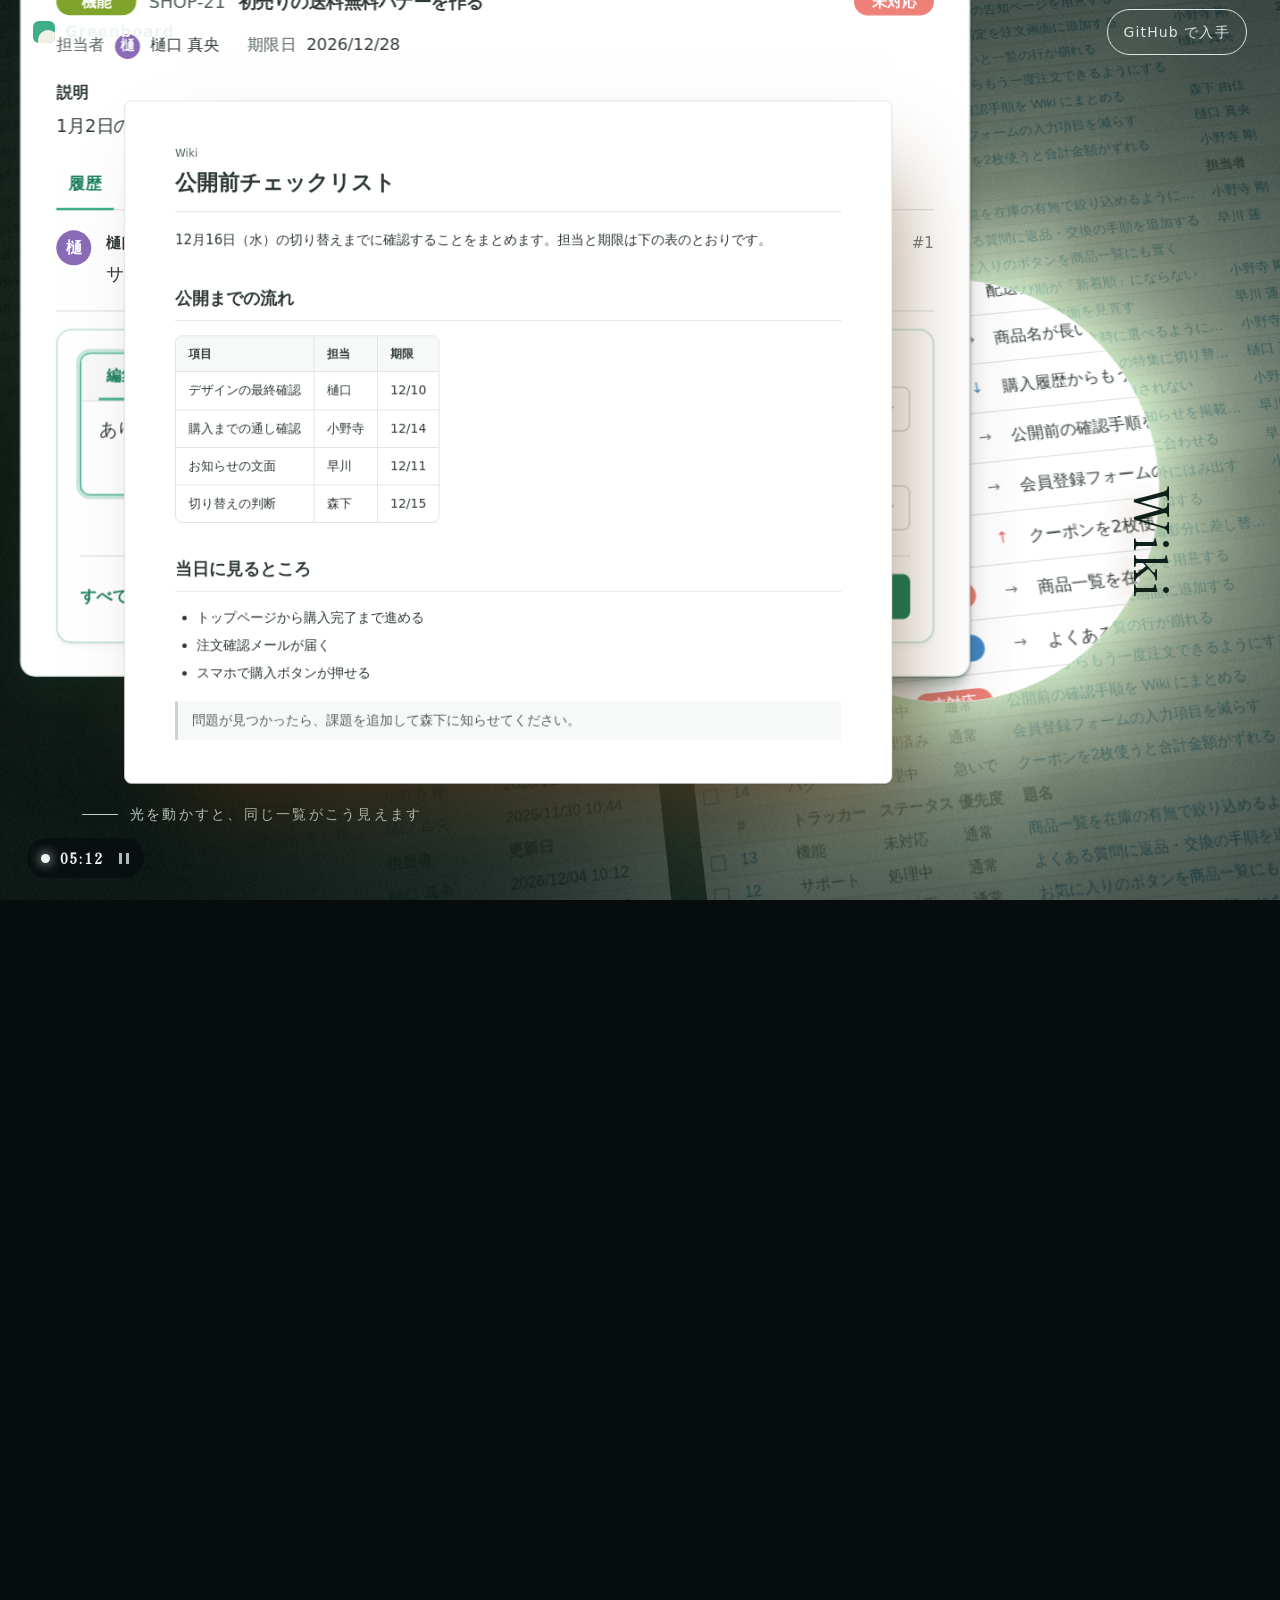
==== commit 815965aa: "Rebuild the product page as a scroll-driven day of light Co-Authored-By: Claude Opus 5.5 <noreply@an" ====
--- a/site/index.html
+++ b/site/index.html
@@ -1,412 +1,285 @@
 <!doctype html>
 <html lang="ja">
 <head>
-  <meta charset="utf-8">
-  <meta name="viewport" content="width=device-width, initial-scale=1">
-  <title>Greenboard｜日本語で組み直した Redmine 6 用テーマ</title>
-  <meta name="description" content="Greenboard は Redmine 6 用の無料テーマです。「チケット」を「課題」と呼び替え、題名は文節の切れ目で折り返します。課題の追加、コメント、ボード、Wiki、スマホ表示まで整えています。GPL v2。">
-  <meta name="color-scheme" content="light">
-  <meta name="theme-color" content="#ffffff">
-  <link rel="canonical" href="https://nerosui.github.io/greenboard-redmine-theme/">
-
-  <meta property="og:type" content="website">
-  <meta property="og:locale" content="ja_JP">
-  <meta property="og:site_name" content="Greenboard">
-  <meta property="og:title" content="Greenboard｜日本語で組み直した Redmine">
-  <meta property="og:description" content="「チケット」を「課題」と呼び替え、題名を文節の切れ目で折り返す、Redmine 6 用の無料テーマです。">
-  <meta property="og:url" content="https://nerosui.github.io/greenboard-redmine-theme/">
-  <meta property="og:image" content="https://nerosui.github.io/greenboard-redmine-theme/assets/ogp.png">
-  <meta property="og:image:width" content="1200">
-  <meta property="og:image:height" content="630">
-  <meta property="og:image:alt" content="日本語で組み直した Redmine。「チケット」に二重線を引き、「課題」と書き直した対照表。">
-  <meta name="twitter:card" content="summary_large_image">
-
-  <link rel="icon" href="assets/favicon.ico" sizes="32x32">
-  <link rel="icon" href="assets/favicon.svg" type="image/svg+xml">
-  <link rel="apple-touch-icon" href="assets/apple-touch-icon.png">
-
-  <link rel="preconnect" href="https://fonts.googleapis.com">
-  <link rel="preconnect" href="https://fonts.gstatic.com" crossorigin>
-  <link rel="stylesheet" href="https://fonts.googleapis.com/css2?family=Zen+Kaku+Gothic+New:wght@400;500;700&amp;display=swap&amp;text=%21%22%23%24%25%26%27%28%29%2A%2B%2C-.%2F0123456789%3A%3B%3C%3D%3E%3F%40ABCDEFGHIJKLMNOPQRSTUVWXYZ%5B%5C%5D%5E_%60abcdefghijklmnopqrstuvwxyz%7B%7C%7D~%C2%A9%E2%80%9C%E2%80%9D%E2%80%A6%E2%86%92%E2%8C%98%E3%80%81%E3%80%82%E3%80%8C%E3%80%8D%E3%81%82%E3%81%84%E3%81%86%E3%81%88%E3%81%8A%E3%81%8B%E3%81%8C%E3%81%8D%E3%81%8E%E3%81%8F%E3%81%91%E3%81%93%E3%81%94%E3%81%95%E3%81%97%E3%81%98%E3%81%99%E3%81%9A%E3%81%9B%E3%81%9D%E3%81%9E%E3%81%9F%E3%81%A0%E3%81%A3%E3%81%A4%E3%81%A6%E3%81%A7%E3%81%A8%E3%81%A9%E3%81%AA%E3%81%AB%E3%81%AE%E3%81%AF%E3%81%B0%E3%81%B3%E3%81%B5%E3%81%B6%E3%81%B8%E3%81%B9%E3%81%BB%E3%81%BE%E3%81%BF%E3%82%80%E3%82%81%E3%82%82%E3%82%84%E3%82%88%E3%82%89%E3%82%8A%E3%82%8B%E3%82%8C%E3%82%8D%E3%82%8F%E3%82%92%E3%82%93%E3%82%A1%E3%82%A2%E3%82%A4%E3%82%A6%E3%82%A7%E3%82%A8%E3%82%A9%E3%82%AA%E3%82%AB%E3%82%AC%E3%82%AD%E3%82%AE%E3%82%AF%E3%82%B0%E3%82%B1%E3%82%B3%E3%82%B4%E3%82%B5%E3%82%B6%E3%82%B7%E3%82%B8%E3%82%B9%E3%82%BB%E3%82%BF%E3%83%80%E3%83%81%E3%83%83%E3%83%86%E3%83%87%E3%83%88%E3%83%89%E3%83%8B%E3%83%8E%E3%83%90%E3%83%92%E3%83%94%E3%83%95%E3%83%96%E3%83%97%E3%83%99%E3%83%9A%E3%83%9B%E3%83%9C%E3%83%9E%E3%83%A0%E3%83%A1%E3%83%A3%E3%83%A5%E3%83%A6%E3%83%A7%E3%83%A9%E3%83%AA%E3%83%AB%E3%83%AC%E3%83%AD%E3%83%B3%E3%83%BB%E3%83%BC%E4%B8%80%E4%B8%8A%E4%B8%8B%E4%B8%8D%E4%B8%A6%E4%B8%AD%E4%BA%86%E4%BA%A4%E4%BA%BA%E4%BB%8A%E4%BB%98%E4%BB%A5%E4%BB%B6%E4%BC%91%E4%BC%9D%E4%BD%8D%E4%BD%93%E4%BD%9C%E4%BD%BF%E5%81%B4%E5%83%8F%E5%84%AA%E5%85%88%E5%85%A5%E5%85%A8%E5%85%AC%E5%85%B7%E5%86%8D%E5%87%A6%E5%87%BA%E5%88%86%E5%88%87%E5%88%97%E5%88%9D%E5%88%A5%E5%88%BB%E5%89%87%E5%89%8D%E5%8A%9B%E5%8A%A0%E5%8A%B9%E5%8B%95%E5%8C%96%E5%8D%B0%E5%8E%B3%E5%8F%96%E5%8F%A5%E5%8F%B3%E5%8F%B7%E5%90%84%E5%90%88%E5%90%8C%E5%90%8D%E5%91%BC%E5%93%81%E5%95%8F%E5%9C%B0%E5%A0%B4%E5%A4%89%E5%A4%96%E5%A4%A7%E5%A7%8B%E5%A7%93%E5%AD%90%E5%AD%97%E5%AE%8C%E5%AE%9A%E5%AF%BE%E5%B1%9E%E5%B1%A5%E5%B7%A6%E5%B7%AE%E5%B9%85%E5%B9%B4%E5%BA%83%E5%BA%A6%E5%BC%8F%E5%BC%95%E5%BD%93%E5%BF%85%E5%BF%9C%E6%80%A7%E6%85%8B%E6%88%90%E6%89%80%E6%89%8B%E6%8A%98%E6%8A%BC%E6%8B%85%E6%8E%B2%E6%8F%90%E6%8F%9B%E6%93%8D%E6%94%B9%E6%95%B0%E6%95%B4%E6%96%87%E6%96%99%E6%96%9C%E6%96%B0%E6%96%B9%E6%97%A5%E6%98%A8%E6%99%82%E6%9B%B4%E6%9B%B8%E6%9B%BF%E6%9C%80%E6%9C%89%E6%9C%9B%E6%9C%9F%E6%9C%AA%E6%9C%AB%E6%9C%AC%E6%9D%A1%E6%9D%A5%E6%9E%9C%E6%9E%A0%E6%9E%B6%E6%A1%81%E6%A2%B1%E6%A5%AD%E6%A6%82%E6%A8%99%E6%AC%84%E6%AC%A1%E6%AD%A2%E6%AD%B4%E6%AE%8B%E6%AF%8E%E6%AF%94%E6%B1%BA%E6%B8%88%E6%B8%9B%E6%BA%96%E7%82%B9%E7%84%A1%E7%85%A7%E7%89%A9%E7%8A%B6%E7%8F%BE%E7%90%86%E7%94%A8%E7%94%BB%E7%95%AA%E7%99%BA%E7%99%BD%E7%9B%AE%E7%9B%B4%E7%9F%A2%E7%9F%A5%E7%A2%BA%E7%A4%BA%E7%A6%81%E7%A7%BB%E7%A9%BA%E7%AB%8B%E7%AB%AF%E7%AE%A1%E7%AF%80%E7%B4%A0%E7%B4%B0%E7%B5%82%E7%B5%84%E7%B5%9E%E7%B7%91%E7%B7%A0%E7%B7%A8%E7%B8%A6%E7%BD%AE%E7%BF%BB%E8%80%85%E8%81%B7%E8%87%AA%E8%89%B2%E8%A1%8C%E8%A1%A8%E8%A3%81%E8%A3%9C%E8%A6%81%E8%A6%8B%E8%A6%8F%E8%A6%96%E8%A6%A7%E8%A7%92%E8%A8%80%E8%A8%AD%E8%A8%B3%E8%A9%A6%E8%A9%B3%E8%AA%8D%E8%AA%9E%E8%AA%AD%E8%AA%B2%E8%AD%98%E8%B1%A1%E8%B3%AA%E8%B3%BC%E8%B5%A4%E8%B5%B7%E8%B6%B3%E8%BC%89%E8%BE%BC%E8%BF%91%E8%BF%94%E8%BF%BD%E9%80%81%E9%80%94%E9%80%A3%E9%80%B2%E9%81%8E%E9%81%95%E9%81%B8%E9%83%A8%E9%87%91%E9%95%B7%E9%96%8B%E9%96%93%E9%96%A2%E9%99%90%E9%9B%86%E9%9D%A2%E9%A0%85%E9%A0%86%E9%A0%88%E9%A0%AD%E9%A1%8C%EF%BC%88%EF%BC%89">
-  <link rel="stylesheet" href="styles.css">
-  <script src="script.js" defer></script>
+<meta charset="utf-8">
+<meta name="viewport" content="width=device-width,initial-scale=1,viewport-fit=cover">
+<title>おはよう、Redmine。｜Greenboard</title>
+<meta name="description" content="散らかっていたのは、仕事じゃなくて画面でした。夜明け前から次の朝まで、一日の光の中で見る Redmine のテーマ「Greenboard」。無料、GPL v2。">
+<meta name="theme-color" content="#0b1412">
+<meta name="color-scheme" content="light">
+<link rel="canonical" href="https://nerosui.github.io/greenboard-redmine-theme/">
+<link rel="icon" href="favicon.ico" sizes="32x32">
+<link rel="icon" href="favicon.svg" type="image/svg+xml">
+<link rel="apple-touch-icon" href="apple-touch-icon.png">
+<meta property="og:type" content="website">
+<meta property="og:locale" content="ja_JP">
+<meta property="og:site_name" content="Greenboard">
+<meta property="og:title" content="おはよう、Redmine。｜Greenboard">
+<meta property="og:description" content="散らかっていたのは、仕事じゃなくて画面でした。夜明け前から次の朝まで、一日の光の中で見る Redmine のテーマ「Greenboard」。無料、GPL v2。">
+<meta property="og:url" content="https://nerosui.github.io/greenboard-redmine-theme/">
+<meta property="og:image" content="https://nerosui.github.io/greenboard-redmine-theme/assets/img/ogp.jpg">
+<meta property="og:image:type" content="image/jpeg">
+<meta property="og:image:width" content="1200">
+<meta property="og:image:height" content="630">
+<meta property="og:image:alt" content="夜の画面に並ぶ課題の一覧を、まるい光が照らしている。「おはよう、Redmine。」">
+<meta name="twitter:card" content="summary_large_image">
+<link rel="preload" href="assets/fonts/shippori-mincho-500.woff2" as="font" type="font/woff2" crossorigin>
+<link rel="stylesheet" href="assets/site.css?d5b34634">
+<script>(d=>{d.classList.add('js');var m=q=>matchMedia(q).matches;if(!m('(prefers-reduced-motion: reduce)')&&m('(min-width: 18.75em) and (min-height: 30em)')&&!/[?&]static=1/.test(location.search)){d.classList.add('motion');try{if(sessionStorage.getItem('gb-motion')==='off')d.classList.add('stopped')}catch(e){}}})(document.documentElement)</script>
 </head>
-<body id="top">
-<a class="skip" href="#main">本文へ移動</a>
-
-<header class="site-header wrap">
-  <a class="wordmark" href="#top" aria-label="Greenboard トップへ"><img src="assets/favicon.svg" width="22" height="22" alt="">Greenboard</a>
-  <nav>
-    <ul class="nav">
-      <li class="nav-anchor"><a href="#words">ことば</a></li>
-      <li class="nav-anchor"><a href="#type">文字組み</a></li>
-      <li class="nav-anchor"><a href="#screens">画面</a></li>
-      <li class="nav-anchor"><a href="#phone">スマホ</a></li>
-      <li class="nav-anchor"><a href="#install">入れ方</a></li>
-      <li><a href="https://github.com/nerosui/greenboard-redmine-theme" rel="noopener">GitHub<svg class="arrow" viewBox="0 0 10 10" width="10" height="10" aria-hidden="true"><path d="M1.5 8.5 8.5 1.5M3 1.5h5.5V7" fill="none" stroke="currentColor" stroke-width="1.25"/></svg></a></li>
-    </ul>
-  </nav>
+<body>
+<svg width="0" height="0" style="position:absolute" aria-hidden="true"><defs>
+<symbol id="i-list" viewBox="0 0 24 24"><path d="M9 6h11M9 12h11M9 18h11M5 6h.01M5 12h.01M5 18h.01"/></symbol>
+<symbol id="i-clock" viewBox="0 0 24 24"><circle cx="12" cy="12" r="8.5"/><path d="M12 7.5V12l3 2"/></symbol>
+<symbol id="i-box" viewBox="0 0 24 24"><path d="M12 3.5l7.5 4.2v8.6L12 20.5l-7.5-4.2V7.7zM4.5 7.7l7.5 4.3 7.5-4.3M12 12v8.5"/></symbol>
+<symbol id="i-note" viewBox="0 0 24 24"><path d="M5 4.5h14v10l-5 5H5zM14 19.5v-5h5"/></symbol>
+<symbol id="i-grid" viewBox="0 0 24 24"><rect x="4" y="4" width="6.5" height="6.5" rx="1"/><rect x="13.5" y="4" width="6.5" height="6.5" rx="1"/><rect x="4" y="13.5" width="6.5" height="6.5" rx="1"/><path d="M16.75 14v6M13.75 17h6"/></symbol>
+<symbol id="i-chart" viewBox="0 0 24 24"><path d="M4 19.5h16M6.5 19.5v-7H10v7M10 19.5V5.5h4v14M14 19.5v-10h3.5v10"/></symbol>
+<symbol id="i-cal" viewBox="0 0 24 24"><rect x="4.5" y="5.5" width="15" height="14" rx="2"/><path d="M4.5 10h15M8.5 3.5v4M15.5 3.5v4"/></symbol>
+<symbol id="i-doc" viewBox="0 0 24 24"><path d="M6.5 3.5h8L18 7v13.5H6.5zM14 3.5v4h4M9.5 12h5M9.5 16h5"/></symbol>
+<symbol id="i-book" viewBox="0 0 24 24"><path d="M6 4h12v16H6zM9 4v16M12 8.5h3M12 12h3"/></symbol>
+<symbol id="i-folder" viewBox="0 0 24 24"><path d="M3.5 7a2 2 0 012-2h4l2 2.5h7a2 2 0 012 2V17a2 2 0 01-2 2h-13a2 2 0 01-2-2z"/></symbol>
+<symbol id="i-gear" viewBox="0 0 24 24"><circle cx="12" cy="12" r="3"/><path d="M12 3.5l1.6 2.3 2.7-.6.6 2.7 2.3 1.6-1.4 2.5 1.4 2.5-2.3 1.6-.6 2.7-2.7-.6L12 20.5l-1.6-2.3-2.7.6-.6-2.7-2.3-1.6L6.2 12 4.8 9.5l2.3-1.6.6-2.7 2.7.6z"/></symbol>
+<symbol id="i-plus" viewBox="0 0 24 24"><circle cx="12" cy="12" r="8.5"/><path d="M12 8.5v7M8.5 12h7"/></symbol>
+<symbol id="i-search" viewBox="0 0 24 24"><circle cx="11" cy="11" r="6.5"/><path d="M20 20l-4-4"/></symbol>
+<symbol id="i-menu" viewBox="0 0 24 24"><path d="M4 7h16M4 12h16M4 17h16"/></symbol>
+</defs></svg>
+
+<a class="skip" href="#install">導入方法へ移動</a>
+<canvas id="sky" class="fx" aria-hidden="true"></canvas>
+<header class="hdr" data-tone="dark">
+  <a class="hdr__brand" href="#top"><i class="mark" aria-hidden="true"></i><span>Greenboard</span></a>
+  <a class="hdr__cta" href="https://github.com/nerosui/greenboard-redmine-theme">GitHub で入手</a>
 </header>
-
-<main id="main" tabindex="-1">
-
-  <section class="hero wrap">
-    <div class="hero-head grid">
-      <h1><span class="nb">日本語で</span><span class="nb">組み直した</span><br><span class="nb">Redmine</span></h1>
-      <div class="hero-side">
-        <p class="lead">Greenboard は Redmine 6 用の無料<span class="nb">テーマです。</span><span class="nb">「チケット」を</span><span class="nb">「課題」と</span>呼び替え、題名は文節の切れ目で折り返します。エンジニアでない人も毎日開く画面として作りました。</p>
-        <p class="actions">
-          <a class="btn" href="https://github.com/nerosui/greenboard-redmine-theme" rel="noopener">GitHub で入手する</a>
-          <a class="link" href="#install">入れ方を見る</a>
-        </p>
-        <ul class="facts">
-          <li>Redmine 6.0以上</li>
-          <li>GPL v2</li>
-          <li>無料</li>
-        </ul>
+<div class="tools">
+  <span class="clock" aria-hidden="true"><i></i><b>05:12</b></span>
+  <button class="still" type="button" aria-pressed="false" title="動きを止める" hidden><span class="vh">動きを止める</span><i aria-hidden="true"></i></button>
+</div>
+
+<main id="top" tabindex="-1">
+
+<!-- ============ 1. 夜 → 朝：一覧がボードになる ============ -->
+<section class="scene open" id="open" data-tone="dark" style="--len:9.5">
+ <div class="stage">
+  <div class="night">
+    <div class="wall wall--old" aria-hidden="true"><div class="wall__in old"><div class="wcol" data-k="0"><noscript><div class="orow oh"><i class="ocb"></i><span>#</span><span>トラッカー</span><span>ステータス</span><span>優先度</span><span>題名</span><span>担当者</span><span>更新日</span></div><div class="orow"><i class="ocb"></i><b>20</b><span>サポート</span><span>未対応</span><span>通常</span><b>初売りセールの告知ページを用意する</b><b>樋口 真央</b><span>2026/12/04 10:12</span></div><div class="orow"><i class="ocb"></i><b>19</b><span>機能</span><span>完了</span><span>高め</span><b>配送日時の指定を注文画面に追加する</b><b>小野寺 剛</b><span>2026/11/24 16:40</span></div><div class="orow"><i class="ocb"></i><b>18</b><span>バグ</span><span>未対応</span><span>通常</span><b>商品名が長いと一覧の行が崩れる</b><b>樋口 真央</b><span>2026/12/05 09:31</span></div><div class="orow"><i class="ocb"></i><b>17</b><span>機能</span><span>未対応</span><span>低め</span><b>購入履歴からもう一度注文できるようにする</b><b></b><span>2026/12/03 11:02</span></div><div class="orow"><i class="ocb"></i><b>16</b><span>サポート</span><span>処理中</span><span>通常</span><b>公開前の確認手順を Wiki にまとめる</b><b>森下 由佳</b><span>2026/12/08 09:41</span></div><div class="orow"><i class="ocb"></i><b>15</b><span>機能</span><span>処理済み</span><span>通常</span><b>会員登録フォームの入力項目を減らす</b><b>樋口 真央</b><span>2026/12/08 10:05</span></div><div class="orow"><i class="ocb"></i><b>14</b><span>バグ</span><span>処理中</span><span>急いで</span><b>クーポンを2枚使うと合計金額がずれる</b><b>小野寺 剛</b><span>2026/12/07 17:20</span></div><div class="orow"><i class="ocb"></i><b>13</b><span>機能</span><span>未対応</span><span>通常</span><b>商品一覧を在庫の有無で絞り込めるようにする</b><b>小野寺 剛</b><span>2026/12/03 13:15</span></div><div class="orow"><i class="ocb"></i><b>12</b><span>サポート</span><span>処理中</span><span>通常</span><b>よくある質問に返品・交換の手順を追加する</b><b>早川 蓮</b><span>2026/12/04 15:48</span></div><div class="orow"><i class="ocb"></i><b>11</b><span>機能</span><span>未対応</span><span>通常</span><b>お気に入りのボタンを商品一覧にも置く</b><b></b><span>2026/12/03 13:20</span></div><div class="orow"><i class="ocb"></i><b>10</b><span>バグ</span><span>完了</span><span>通常</span><b>検索結果の並び順が「新着順」にならない</b><b>小野寺 剛</b><span>2026/11/25 10:07</span></div><div class="orow"><i class="ocb"></i><b>9</b><span>サポート</span><span>未対応</span><span>通常</span><b>注文確認メールの文面を見直す</b><b>早川 蓮</b><span>2026/12/04 18:02</span></div><div class="orow"><i class="ocb"></i><b>8</b><span>機能</span><span>処理中</span><span>通常</span><b>のしとギフト包装を注文時に選べるようにする</b><b>小野寺 剛</b><span>2026/12/02 14:26</span></div><div class="orow"><i class="ocb"></i><b>7</b><span>機能</span><span>処理済み</span><span>通常</span><b>トップページのバナーを冬の特集に切り替える</b><b>樋口 真央</b><span>2026/11/27 11:39</span></div><div class="orow"><i class="ocb"></i><b>6</b><span>バグ</span><span>未対応</span><span>高め</span><b>郵便番号から住所が自動入力されない</b><b>小野寺 剛</b><span>2026/12/08 08:55</span></div><div class="orow"><i class="ocb"></i><b>5</b><span>機能</span><span>処理中</span><span>高め</span><b>年末年始の休業と発送日のお知らせを掲載する</b><b>早川 蓮</b><span>2026/12/08 09:18</span></div><div class="orow"><i class="ocb"></i><b>4</b><span>サポート</span><span>処理済み</span><span>通常</span><b>送料の案内文を新しい料金表に合わせる</b><b>早川 蓮</b><span>2026/12/01 16:11</span></div><div class="orow"><i class="ocb"></i><b>3</b><span>バグ</span><span>処理中</span><span>急いで</span><b>スマホで購入ボタンが画面の外にはみ出す</b><b>小野寺 剛</b><span>2026/12/04 12:30</span></div><div class="orow"><i class="ocb"></i><b>2</b><span>機能</span><span>未対応</span><span>低め</span><b>カートに「あとで買う」を追加する</b><b>小野寺 剛</b><span>2026/11/30 09:50</span></div><div class="orow"><i class="ocb"></i><b>1</b><span>機能</span><span>処理中</span><span>通常</span><b>商品ページの写真を新しい撮影分に差し替える</b><b>樋口 真央</b><span>2026/11/30 10:44</span></div><div class="orow oh"><i class="ocb"></i><span>#</span><span>トラッカー</span><span>ステータス</span><span>優先度</span><span>題名</span><span>担当者</span><span>更新日</span></div><div class="orow"><i class="ocb"></i><b>20</b><span>サポート</span><span>未対応</span><span>通常</span><b>初売りセールの告知ページを用意する</b><b>樋口 真央</b><span>2026/12/04 10:12</span></div><div class="orow"><i class="ocb"></i><b>19</b><span>機能</span><span>完了</span><span>高め</span><b>配送日時の指定を注文画面に追加する</b><b>小野寺 剛</b><span>2026/11/24 16:40</span></div><div class="orow"><i class="ocb"></i><b>18</b><span>バグ</span><span>未対応</span><span>通常</span><b>商品名が長いと一覧の行が崩れる</b><b>樋口 真央</b><span>2026/12/05 09:31</span></div><div class="orow"><i class="ocb"></i><b>17</b><span>機能</span><span>未対応</span><span>低め</span><b>購入履歴からもう一度注文できるようにする</b><b></b><span>2026/12/03 11:02</span></div><div class="orow"><i class="ocb"></i><b>16</b><span>サポート</span><span>処理中</span><span>通常</span><b>公開前の確認手順を Wiki にまとめる</b><b>森下 由佳</b><span>2026/12/08 09:41</span></div><div class="orow"><i class="ocb"></i><b>15</b><span>機能</span><span>処理済み</span><span>通常</span><b>会員登録フォームの入力項目を減らす</b><b>樋口 真央</b><span>2026/12/08 10:05</span></div><div class="orow"><i class="ocb"></i><b>14</b><span>バグ</span><span>処理中</span><span>急いで</span><b>クーポンを2枚使うと合計金額がずれる</b><b>小野寺 剛</b><span>2026/12/07 17:20</span></div><div class="orow"><i class="ocb"></i><b>13</b><span>機能</span><span>未対応</span><span>通常</span><b>商品一覧を在庫の有無で絞り込めるようにする</b><b>小野寺 剛</b><span>2026/12/03 13:15</span></div><div class="orow"><i class="ocb"></i><b>12</b><span>サポート</span><span>処理中</span><span>通常</span><b>よくある質問に返品・交換の手順を追加する</b><b>早川 蓮</b><span>2026/12/04 15:48</span></div><div class="orow"><i class="ocb"></i><b>11</b><span>機能</span><span>未対応</span><span>通常</span><b>お気に入りのボタンを商品一覧にも置く</b><b></b><span>2026/12/03 13:20</span></div><div class="orow"><i class="ocb"></i><b>10</b><span>バグ</span><span>完了</span><span>通常</span><b>検索結果の並び順が「新着順」にならない</b><b>小野寺 剛</b><span>2026/11/25 10:07</span></div><div class="orow"><i class="ocb"></i><b>9</b><span>サポート</span><span>未対応</span><span>通常</span><b>注文確認メールの文面を見直す</b><b>早川 蓮</b><span>2026/12/04 18:02</span></div><div class="orow"><i class="ocb"></i><b>8</b><span>機能</span><span>処理中</span><span>通常</span><b>のしとギフト包装を注文時に選べるようにする</b><b>小野寺 剛</b><span>2026/12/02 14:26</span></div><div class="orow"><i class="ocb"></i><b>7</b><span>機能</span><span>処理済み</span><span>通常</span><b>トップページのバナーを冬の特集に切り替える</b><b>樋口 真央</b><span>2026/11/27 11:39</span></div><div class="orow"><i class="ocb"></i><b>6</b><span>バグ</span><span>未対応</span><span>高め</span><b>郵便番号から住所が自動入力されない</b><b>小野寺 剛</b><span>2026/12/08 08:55</span></div><div class="orow"><i class="ocb"></i><b>5</b><span>機能</span><span>処理中</span><span>高め</span><b>年末年始の休業と発送日のお知らせを掲載する</b><b>早川 蓮</b><span>2026/12/08 09:18</span></div><div class="orow"><i class="ocb"></i><b>4</b><span>サポート</span><span>処理済み</span><span>通常</span><b>送料の案内文を新しい料金表に合わせる</b><b>早川 蓮</b><span>2026/12/01 16:11</span></div><div class="orow"><i class="ocb"></i><b>3</b><span>バグ</span><span>処理中</span><span>急いで</span><b>スマホで購入ボタンが画面の外にはみ出す</b><b>小野寺 剛</b><span>2026/12/04 12:30</span></div><div class="orow"><i class="ocb"></i><b>2</b><span>機能</span><span>未対応</span><span>低め</span><b>カートに「あとで買う」を追加する</b><b>小野寺 剛</b><span>2026/11/30 09:50</span></div><div class="orow"><i class="ocb"></i><b>1</b><span>機能</span><span>処理中</span><span>通常</span><b>商品ページの写真を新しい撮影分に差し替える</b><b>樋口 真央</b><span>2026/11/30 10:44</span></div><div class="orow oh"><i class="ocb"></i><span>#</span><span>トラッカー</span><span>ステータス</span><span>優先度</span><span>題名</span><span>担当者</span><span>更新日</span></div><div class="orow"><i class="ocb"></i><b>20</b><span>サポート</span><span>未対応</span><span>通常</span><b>初売りセールの告知ページを用意する</b><b>樋口 真央</b><span>2026/12/04 10:12</span></div><div class="orow"><i class="ocb"></i><b>19</b><span>機能</span><span>完了</span><span>高め</span><b>配送日時の指定を注文画面に追加する</b><b>小野寺 剛</b><span>2026/11/24 16:40</span></div><div class="orow"><i class="ocb"></i><b>18</b><span>バグ</span><span>未対応</span><span>通常</span><b>商品名が長いと一覧の行が崩れる</b><b>樋口 真央</b><span>2026/12/05 09:31</span></div><div class="orow"><i class="ocb"></i><b>17</b><span>機能</span><span>未対応</span><span>低め</span><b>購入履歴からもう一度注文できるようにする</b><b></b><span>2026/12/03 11:02</span></div><div class="orow"><i class="ocb"></i><b>16</b><span>サポート</span><span>処理中</span><span>通常</span><b>公開前の確認手順を Wiki にまとめる</b><b>森下 由佳</b><span>2026/12/08 09:41</span></div><div class="orow"><i class="ocb"></i><b>15</b><span>機能</span><span>処理済み</span><span>通常</span><b>会員登録フォームの入力項目を減らす</b><b>樋口 真央</b><span>2026/12/08 10:05</span></div><div class="orow"><i class="ocb"></i><b>14</b><span>バグ</span><span>処理中</span><span>急いで</span><b>クーポンを2枚使うと合計金額がずれる</b><b>小野寺 剛</b><span>2026/12/07 17:20</span></div><div class="orow"><i class="ocb"></i><b>13</b><span>機能</span><span>未対応</span><span>通常</span><b>商品一覧を在庫の有無で絞り込めるようにする</b><b>小野寺 剛</b><span>2026/12/03 13:15</span></div><div class="orow"><i class="ocb"></i><b>12</b><span>サポート</span><span>処理中</span><span>通常</span><b>よくある質問に返品・交換の手順を追加する</b><b>早川 蓮</b><span>2026/12/04 15:48</span></div><div class="orow"><i class="ocb"></i><b>11</b><span>機能</span><span>未対応</span><span>通常</span><b>お気に入りのボタンを商品一覧にも置く</b><b></b><span>2026/12/03 13:20</span></div><div class="orow"><i class="ocb"></i><b>10</b><span>バグ</span><span>完了</span><span>通常</span><b>検索結果の並び順が「新着順」にならない</b><b>小野寺 剛</b><span>2026/11/25 10:07</span></div><div class="orow"><i class="ocb"></i><b>9</b><span>サポート</span><span>未対応</span><span>通常</span><b>注文確認メールの文面を見直す</b><b>早川 蓮</b><span>2026/12/04 18:02</span></div><div class="orow"><i class="ocb"></i><b>8</b><span>機能</span><span>処理中</span><span>通常</span><b>のしとギフト包装を注文時に選べるようにする</b><b>小野寺 剛</b><span>2026/12/02 14:26</span></div><div class="orow"><i class="ocb"></i><b>7</b><span>機能</span><span>処理済み</span><span>通常</span><b>トップページのバナーを冬の特集に切り替える</b><b>樋口 真央</b><span>2026/11/27 11:39</span></div><div class="orow"><i class="ocb"></i><b>6</b><span>バグ</span><span>未対応</span><span>高め</span><b>郵便番号から住所が自動入力されない</b><b>小野寺 剛</b><span>2026/12/08 08:55</span></div><div class="orow"><i class="ocb"></i><b>5</b><span>機能</span><span>処理中</span><span>高め</span><b>年末年始の休業と発送日のお知らせを掲載する</b><b>早川 蓮</b><span>2026/12/08 09:18</span></div><div class="orow"><i class="ocb"></i><b>4</b><span>サポート</span><span>処理済み</span><span>通常</span><b>送料の案内文を新しい料金表に合わせる</b><b>早川 蓮</b><span>2026/12/01 16:11</span></div><div class="orow"><i class="ocb"></i><b>3</b><span>バグ</span><span>処理中</span><span>急いで</span><b>スマホで購入ボタンが画面の外にはみ出す</b><b>小野寺 剛</b><span>2026/12/04 12:30</span></div><div class="orow"><i class="ocb"></i><b>2</b><span>機能</span><span>未対応</span><span>低め</span><b>カートに「あとで買う」を追加する</b><b>小野寺 剛</b><span>2026/11/30 09:50</span></div><div class="orow"><i class="ocb"></i><b>1</b><span>機能</span><span>処理中</span><span>通常</span><b>商品ページの写真を新しい撮影分に差し替える</b><b>樋口 真央</b><span>2026/11/30 10:44</span></div></noscript></div><div class="wcol" data-k="7"><noscript><div class="orow oh"><i class="ocb"></i><span>#</span><span>トラッカー</span><span>ステータス</span><span>優先度</span><span>題名</span><span>担当者</span><span>更新日</span></div><div class="orow"><i class="ocb"></i><b>13</b><span>機能</span><span>未対応</span><span>通常</span><b>商品一覧を在庫の有無で絞り込めるようにする</b><b>小野寺 剛</b><span>2026/12/03 13:15</span></div><div class="orow"><i class="ocb"></i><b>12</b><span>サポート</span><span>処理中</span><span>通常</span><b>よくある質問に返品・交換の手順を追加する</b><b>早川 蓮</b><span>2026/12/04 15:48</span></div><div class="orow"><i class="ocb"></i><b>11</b><span>機能</span><span>未対応</span><span>通常</span><b>お気に入りのボタンを商品一覧にも置く</b><b></b><span>2026/12/03 13:20</span></div><div class="orow"><i class="ocb"></i><b>10</b><span>バグ</span><span>完了</span><span>通常</span><b>検索結果の並び順が「新着順」にならない</b><b>小野寺 剛</b><span>2026/11/25 10:07</span></div><div class="orow"><i class="ocb"></i><b>9</b><span>サポート</span><span>未対応</span><span>通常</span><b>注文確認メールの文面を見直す</b><b>早川 蓮</b><span>2026/12/04 18:02</span></div><div class="orow"><i class="ocb"></i><b>8</b><span>機能</span><span>処理中</span><span>通常</span><b>のしとギフト包装を注文時に選べるようにする</b><b>小野寺 剛</b><span>2026/12/02 14:26</span></div><div class="orow"><i class="ocb"></i><b>7</b><span>機能</span><span>処理済み</span><span>通常</span><b>トップページのバナーを冬の特集に切り替える</b><b>樋口 真央</b><span>2026/11/27 11:39</span></div><div class="orow"><i class="ocb"></i><b>6</b><span>バグ</span><span>未対応</span><span>高め</span><b>郵便番号から住所が自動入力されない</b><b>小野寺 剛</b><span>2026/12/08 08:55</span></div><div class="orow"><i class="ocb"></i><b>5</b><span>機能</span><span>処理中</span><span>高め</span><b>年末年始の休業と発送日のお知らせを掲載する</b><b>早川 蓮</b><span>2026/12/08 09:18</span></div><div class="orow"><i class="ocb"></i><b>4</b><span>サポート</span><span>処理済み</span><span>通常</span><b>送料の案内文を新しい料金表に合わせる</b><b>早川 蓮</b><span>2026/12/01 16:11</span></div><div class="orow"><i class="ocb"></i><b>3</b><span>バグ</span><span>処理中</span><span>急いで</span><b>スマホで購入ボタンが画面の外にはみ出す</b><b>小野寺 剛</b><span>2026/12/04 12:30</span></div><div class="orow"><i class="ocb"></i><b>2</b><span>機能</span><span>未対応</span><span>低め</span><b>カートに「あとで買う」を追加する</b><b>小野寺 剛</b><span>2026/11/30 09:50</span></div><div class="orow"><i class="ocb"></i><b>1</b><span>機能</span><span>処理中</span><span>通常</span><b>商品ページの写真を新しい撮影分に差し替える</b><b>樋口 真央</b><span>2026/11/30 10:44</span></div><div class="orow"><i class="ocb"></i><b>20</b><span>サポート</span><span>未対応</span><span>通常</span><b>初売りセールの告知ページを用意する</b><b>樋口 真央</b><span>2026/12/04 10:12</span></div><div class="orow"><i class="ocb"></i><b>19</b><span>機能</span><span>完了</span><span>高め</span><b>配送日時の指定を注文画面に追加する</b><b>小野寺 剛</b><span>2026/11/24 16:40</span></div><div class="orow"><i class="ocb"></i><b>18</b><span>バグ</span><span>未対応</span><span>通常</span><b>商品名が長いと一覧の行が崩れる</b><b>樋口 真央</b><span>2026/12/05 09:31</span></div><div class="orow"><i class="ocb"></i><b>17</b><span>機能</span><span>未対応</span><span>低め</span><b>購入履歴からもう一度注文できるようにする</b><b></b><span>2026/12/03 11:02</span></div><div class="orow"><i class="ocb"></i><b>16</b><span>サポート</span><span>処理中</span><span>通常</span><b>公開前の確認手順を Wiki にまとめる</b><b>森下 由佳</b><span>2026/12/08 09:41</span></div><div class="orow"><i class="ocb"></i><b>15</b><span>機能</span><span>処理済み</span><span>通常</span><b>会員登録フォームの入力項目を減らす</b><b>樋口 真央</b><span>2026/12/08 10:05</span></div><div class="orow"><i class="ocb"></i><b>14</b><span>バグ</span><span>処理中</span><span>急いで</span><b>クーポンを2枚使うと合計金額がずれる</b><b>小野寺 剛</b><span>2026/12/07 17:20</span></div><div class="orow oh"><i class="ocb"></i><span>#</span><span>トラッカー</span><span>ステータス</span><span>優先度</span><span>題名</span><span>担当者</span><span>更新日</span></div><div class="orow"><i class="ocb"></i><b>13</b><span>機能</span><span>未対応</span><span>通常</span><b>商品一覧を在庫の有無で絞り込めるようにする</b><b>小野寺 剛</b><span>2026/12/03 13:15</span></div><div class="orow"><i class="ocb"></i><b>12</b><span>サポート</span><span>処理中</span><span>通常</span><b>よくある質問に返品・交換の手順を追加する</b><b>早川 蓮</b><span>2026/12/04 15:48</span></div><div class="orow"><i class="ocb"></i><b>11</b><span>機能</span><span>未対応</span><span>通常</span><b>お気に入りのボタンを商品一覧にも置く</b><b></b><span>2026/12/03 13:20</span></div><div class="orow"><i class="ocb"></i><b>10</b><span>バグ</span><span>完了</span><span>通常</span><b>検索結果の並び順が「新着順」にならない</b><b>小野寺 剛</b><span>2026/11/25 10:07</span></div><div class="orow"><i class="ocb"></i><b>9</b><span>サポート</span><span>未対応</span><span>通常</span><b>注文確認メールの文面を見直す</b><b>早川 蓮</b><span>2026/12/04 18:02</span></div><div class="orow"><i class="ocb"></i><b>8</b><span>機能</span><span>処理中</span><span>通常</span><b>のしとギフト包装を注文時に選べるようにする</b><b>小野寺 剛</b><span>2026/12/02 14:26</span></div><div class="orow"><i class="ocb"></i><b>7</b><span>機能</span><span>処理済み</span><span>通常</span><b>トップページのバナーを冬の特集に切り替える</b><b>樋口 真央</b><span>2026/11/27 11:39</span></div><div class="orow"><i class="ocb"></i><b>6</b><span>バグ</span><span>未対応</span><span>高め</span><b>郵便番号から住所が自動入力されない</b><b>小野寺 剛</b><span>2026/12/08 08:55</span></div><div class="orow"><i class="ocb"></i><b>5</b><span>機能</span><span>処理中</span><span>高め</span><b>年末年始の休業と発送日のお知らせを掲載する</b><b>早川 蓮</b><span>2026/12/08 09:18</span></div><div class="orow"><i class="ocb"></i><b>4</b><span>サポート</span><span>処理済み</span><span>通常</span><b>送料の案内文を新しい料金表に合わせる</b><b>早川 蓮</b><span>2026/12/01 16:11</span></div><div class="orow"><i class="ocb"></i><b>3</b><span>バグ</span><span>処理中</span><span>急いで</span><b>スマホで購入ボタンが画面の外にはみ出す</b><b>小野寺 剛</b><span>2026/12/04 12:30</span></div><div class="orow"><i class="ocb"></i><b>2</b><span>機能</span><span>未対応</span><span>低め</span><b>カートに「あとで買う」を追加する</b><b>小野寺 剛</b><span>2026/11/30 09:50</span></div><div class="orow"><i class="ocb"></i><b>1</b><span>機能</span><span>処理中</span><span>通常</span><b>商品ページの写真を新しい撮影分に差し替える</b><b>樋口 真央</b><span>2026/11/30 10:44</span></div><div class="orow"><i class="ocb"></i><b>20</b><span>サポート</span><span>未対応</span><span>通常</span><b>初売りセールの告知ページを用意する</b><b>樋口 真央</b><span>2026/12/04 10:12</span></div><div class="orow"><i class="ocb"></i><b>19</b><span>機能</span><span>完了</span><span>高め</span><b>配送日時の指定を注文画面に追加する</b><b>小野寺 剛</b><span>2026/11/24 16:40</span></div><div class="orow"><i class="ocb"></i><b>18</b><span>バグ</span><span>未対応</span><span>通常</span><b>商品名が長いと一覧の行が崩れる</b><b>樋口 真央</b><span>2026/12/05 09:31</span></div><div class="orow"><i class="ocb"></i><b>17</b><span>機能</span><span>未対応</span><span>低め</span><b>購入履歴からもう一度注文できるようにする</b><b></b><span>2026/12/03 11:02</span></div><div class="orow"><i class="ocb"></i><b>16</b><span>サポート</span><span>処理中</span><span>通常</span><b>公開前の確認手順を Wiki にまとめる</b><b>森下 由佳</b><span>2026/12/08 09:41</span></div><div class="orow"><i class="ocb"></i><b>15</b><span>機能</span><span>処理済み</span><span>通常</span><b>会員登録フォームの入力項目を減らす</b><b>樋口 真央</b><span>2026/12/08 10:05</span></div><div class="orow"><i class="ocb"></i><b>14</b><span>バグ</span><span>処理中</span><span>急いで</span><b>クーポンを2枚使うと合計金額がずれる</b><b>小野寺 剛</b><span>2026/12/07 17:20</span></div><div class="orow oh"><i class="ocb"></i><span>#</span><span>トラッカー</span><span>ステータス</span><span>優先度</span><span>題名</span><span>担当者</span><span>更新日</span></div><div class="orow"><i class="ocb"></i><b>13</b><span>機能</span><span>未対応</span><span>通常</span><b>商品一覧を在庫の有無で絞り込めるようにする</b><b>小野寺 剛</b><span>2026/12/03 13:15</span></div><div class="orow"><i class="ocb"></i><b>12</b><span>サポート</span><span>処理中</span><span>通常</span><b>よくある質問に返品・交換の手順を追加する</b><b>早川 蓮</b><span>2026/12/04 15:48</span></div><div class="orow"><i class="ocb"></i><b>11</b><span>機能</span><span>未対応</span><span>通常</span><b>お気に入りのボタンを商品一覧にも置く</b><b></b><span>2026/12/03 13:20</span></div><div class="orow"><i class="ocb"></i><b>10</b><span>バグ</span><span>完了</span><span>通常</span><b>検索結果の並び順が「新着順」にならない</b><b>小野寺 剛</b><span>2026/11/25 10:07</span></div><div class="orow"><i class="ocb"></i><b>9</b><span>サポート</span><span>未対応</span><span>通常</span><b>注文確認メールの文面を見直す</b><b>早川 蓮</b><span>2026/12/04 18:02</span></div><div class="orow"><i class="ocb"></i><b>8</b><span>機能</span><span>処理中</span><span>通常</span><b>のしとギフト包装を注文時に選べるようにする</b><b>小野寺 剛</b><span>2026/12/02 14:26</span></div><div class="orow"><i class="ocb"></i><b>7</b><span>機能</span><span>処理済み</span><span>通常</span><b>トップページのバナーを冬の特集に切り替える</b><b>樋口 真央</b><span>2026/11/27 11:39</span></div><div class="orow"><i class="ocb"></i><b>6</b><span>バグ</span><span>未対応</span><span>高め</span><b>郵便番号から住所が自動入力されない</b><b>小野寺 剛</b><span>2026/12/08 08:55</span></div><div class="orow"><i class="ocb"></i><b>5</b><span>機能</span><span>処理中</span><span>高め</span><b>年末年始の休業と発送日のお知らせを掲載する</b><b>早川 蓮</b><span>2026/12/08 09:18</span></div><div class="orow"><i class="ocb"></i><b>4</b><span>サポート</span><span>処理済み</span><span>通常</span><b>送料の案内文を新しい料金表に合わせる</b><b>早川 蓮</b><span>2026/12/01 16:11</span></div><div class="orow"><i class="ocb"></i><b>3</b><span>バグ</span><span>処理中</span><span>急いで</span><b>スマホで購入ボタンが画面の外にはみ出す</b><b>小野寺 剛</b><span>2026/12/04 12:30</span></div><div class="orow"><i class="ocb"></i><b>2</b><span>機能</span><span>未対応</span><span>低め</span><b>カートに「あとで買う」を追加する</b><b>小野寺 剛</b><span>2026/11/30 09:50</span></div><div class="orow"><i class="ocb"></i><b>1</b><span>機能</span><span>処理中</span><span>通常</span><b>商品ページの写真を新しい撮影分に差し替える</b><b>樋口 真央</b><span>2026/11/30 10:44</span></div><div class="orow"><i class="ocb"></i><b>20</b><span>サポート</span><span>未対応</span><span>通常</span><b>初売りセールの告知ページを用意する</b><b>樋口 真央</b><span>2026/12/04 10:12</span></div><div class="orow"><i class="ocb"></i><b>19</b><span>機能</span><span>完了</span><span>高め</span><b>配送日時の指定を注文画面に追加する</b><b>小野寺 剛</b><span>2026/11/24 16:40</span></div><div class="orow"><i class="ocb"></i><b>18</b><span>バグ</span><span>未対応</span><span>通常</span><b>商品名が長いと一覧の行が崩れる</b><b>樋口 真央</b><span>2026/12/05 09:31</span></div><div class="orow"><i class="ocb"></i><b>17</b><span>機能</span><span>未対応</span><span>低め</span><b>購入履歴からもう一度注文できるようにする</b><b></b><span>2026/12/03 11:02</span></div><div class="orow"><i class="ocb"></i><b>16</b><span>サポート</span><span>処理中</span><span>通常</span><b>公開前の確認手順を Wiki にまとめる</b><b>森下 由佳</b><span>2026/12/08 09:41</span></div><div class="orow"><i class="ocb"></i><b>15</b><span>機能</span><span>処理済み</span><span>通常</span><b>会員登録フォームの入力項目を減らす</b><b>樋口 真央</b><span>2026/12/08 10:05</span></div><div class="orow"><i class="ocb"></i><b>14</b><span>バグ</span><span>処理中</span><span>急いで</span><b>クーポンを2枚使うと合計金額がずれる</b><b>小野寺 剛</b><span>2026/12/07 17:20</span></div></noscript></div></div></div>
+    <canvas class="veil" aria-hidden="true"></canvas>
+    <div class="lens" aria-hidden="true"><div class="lens__in"><div class="wall wall--new"><div class="wall__in ui"><div class="wcol" data-k="0"><noscript><div class="row"><i class="cb"></i><span class="key">SHOP-20</span><span class="c-tr"><b class="pill t3">サポート</b></span><span class="c-st"><b class="pill s1">未対応</b></span><span class="prio ">→</span><span class="sub">初売りセールの告知ページを用意する</span><span class="c-av"><b class="av a-h">樋</b><em>樋口 真央</em></span><span class="dots">···</span></div><div class="row"><i class="cb"></i><span class="key">SHOP-19</span><span class="c-tr"><b class="pill t2">機能</b></span><span class="c-st"><b class="pill s5">完了</b></span><span class="prio hi">↑</span><span class="sub">配送日時の指定を注文画面に追加する</span><span class="c-av"><b class="av a-o">小</b><em>小野寺 剛</em></span><span class="dots">···</span></div><div class="row"><i class="cb"></i><span class="key">SHOP-18</span><span class="c-tr"><b class="pill t1">バグ</b></span><span class="c-st"><b class="pill s1">未対応</b></span><span class="prio ">→</span><span class="sub">商品名が長いと一覧の行が崩れる</span><span class="c-av"><b class="av a-h">樋</b><em>樋口 真央</em></span><span class="dots">···</span></div><div class="row"><i class="cb"></i><span class="key">SHOP-17</span><span class="c-tr"><b class="pill t2">機能</b></span><span class="c-st"><b class="pill s1">未対応</b></span><span class="prio lo">↓</span><span class="sub">購入履歴からもう一度注文できるようにする</span><span class="c-av"><em></em></span><span class="dots">···</span></div><div class="row"><i class="cb"></i><span class="key">SHOP-16</span><span class="c-tr"><b class="pill t3">サポート</b></span><span class="c-st"><b class="pill s2">処理中</b></span><span class="prio ">→</span><span class="sub">公開前の確認手順を Wiki にまとめる</span><span class="c-av"><b class="av a-m">森</b><em>森下 由佳</em></span><span class="dots">···</span></div><div class="row"><i class="cb"></i><span class="key">SHOP-15</span><span class="c-tr"><b class="pill t2">機能</b></span><span class="c-st"><b class="pill s3">処理済み</b></span><span class="prio ">→</span><span class="sub">会員登録フォームの入力項目を減らす</span><span class="c-av"><b class="av a-h">樋</b><em>樋口 真央</em></span><span class="dots">···</span></div><div class="row"><i class="cb"></i><span class="key">SHOP-14</span><span class="c-tr"><b class="pill t1">バグ</b></span><span class="c-st"><b class="pill s2">処理中</b></span><span class="prio hi">↑</span><span class="sub">クーポンを2枚使うと合計金額がずれる</span><span class="c-av"><b class="av a-o">小</b><em>小野寺 剛</em></span><span class="dots">···</span></div><div class="row"><i class="cb"></i><span class="key">SHOP-13</span><span class="c-tr"><b class="pill t2">機能</b></span><span class="c-st"><b class="pill s1">未対応</b></span><span class="prio ">→</span><span class="sub">商品一覧を在庫の有無で絞り込めるようにする</span><span class="c-av"><b class="av a-o">小</b><em>小野寺 剛</em></span><span class="dots">···</span></div><div class="row"><i class="cb"></i><span class="key">SHOP-12</span><span class="c-tr"><b class="pill t3">サポート</b></span><span class="c-st"><b class="pill s2">処理中</b></span><span class="prio ">→</span><span class="sub">よくある質問に返品・交換の手順を追加する</span><span class="c-av"><b class="av a-k">早</b><em>早川 蓮</em></span><span class="dots">···</span></div><div class="row"><i class="cb"></i><span class="key">SHOP-11</span><span class="c-tr"><b class="pill t2">機能</b></span><span class="c-st"><b class="pill s1">未対応</b></span><span class="prio ">→</span><span class="sub">お気に入りのボタンを商品一覧にも置く</span><span class="c-av"><em></em></span><span class="dots">···</span></div><div class="row"><i class="cb"></i><span class="key">SHOP-10</span><span class="c-tr"><b class="pill t1">バグ</b></span><span class="c-st"><b class="pill s5">完了</b></span><span class="prio ">→</span><span class="sub">検索結果の並び順が「新着順」にならない</span><span class="c-av"><b class="av a-o">小</b><em>小野寺 剛</em></span><span class="dots">···</span></div><div class="row"><i class="cb"></i><span class="key">SHOP-9</span><span class="c-tr"><b class="pill t3">サポート</b></span><span class="c-st"><b class="pill s1">未対応</b></span><span class="prio ">→</span><span class="sub">注文確認メールの文面を見直す</span><span class="c-av"><b class="av a-k">早</b><em>早川 蓮</em></span><span class="dots">···</span></div><div class="row"><i class="cb"></i><span class="key">SHOP-8</span><span class="c-tr"><b class="pill t2">機能</b></span><span class="c-st"><b class="pill s2">処理中</b></span><span class="prio ">→</span><span class="sub">のしとギフト包装を注文時に選べるようにする</span><span class="c-av"><b class="av a-o">小</b><em>小野寺 剛</em></span><span class="dots">···</span></div><div class="row"><i class="cb"></i><span class="key">SHOP-7</span><span class="c-tr"><b class="pill t2">機能</b></span><span class="c-st"><b class="pill s3">処理済み</b></span><span class="prio ">→</span><span class="sub">トップページのバナーを冬の特集に切り替える</span><span class="c-av"><b class="av a-h">樋</b><em>樋口 真央</em></span><span class="dots">···</span></div><div class="row"><i class="cb"></i><span class="key">SHOP-6</span><span class="c-tr"><b class="pill t1">バグ</b></span><span class="c-st"><b class="pill s1">未対応</b></span><span class="prio hi">↑</span><span class="sub">郵便番号から住所が自動入力されない</span><span class="c-av"><b class="av a-o">小</b><em>小野寺 剛</em></span><span class="dots">···</span></div><div class="row"><i class="cb"></i><span class="key">SHOP-5</span><span class="c-tr"><b class="pill t2">機能</b></span><span class="c-st"><b class="pill s2">処理中</b></span><span class="prio hi">↑</span><span class="sub">年末年始の休業と発送日のお知らせを掲載する</span><span class="c-av"><b class="av a-k">早</b><em>早川 蓮</em></span><span class="dots">···</span></div><div class="row"><i class="cb"></i><span class="key">SHOP-4</span><span class="c-tr"><b class="pill t3">サポート</b></span><span class="c-st"><b class="pill s3">処理済み</b></span><span class="prio ">→</span><span class="sub">送料の案内文を新しい料金表に合わせる</span><span class="c-av"><b class="av a-k">早</b><em>早川 蓮</em></span><span class="dots">···</span></div><div class="row"><i class="cb"></i><span class="key">SHOP-3</span><span class="c-tr"><b class="pill t1">バグ</b></span><span class="c-st"><b class="pill s2">処理中</b></span><span class="prio hi">↑</span><span class="sub">スマホで購入ボタンが画面の外にはみ出す</span><span class="c-av"><b class="av a-o">小</b><em>小野寺 剛</em></span><span class="dots">···</span></div><div class="row"><i class="cb"></i><span class="key">SHOP-2</span><span class="c-tr"><b class="pill t2">機能</b></span><span class="c-st"><b class="pill s1">未対応</b></span><span class="prio lo">↓</span><span class="sub">カートに「あとで買う」を追加する</span><span class="c-av"><b class="av a-o">小</b><em>小野寺 剛</em></span><span class="dots">···</span></div><div class="row"><i class="cb"></i><span class="key">SHOP-1</span><span class="c-tr"><b class="pill t2">機能</b></span><span class="c-st"><b class="pill s2">処理中</b></span><span class="prio ">→</span><span class="sub">商品ページの写真を新しい撮影分に差し替える</span><span class="c-av"><b class="av a-h">樋</b><em>樋口 真央</em></span><span class="dots">···</span></div><div class="row"><i class="cb"></i><span class="key">SHOP-20</span><span class="c-tr"><b class="pill t3">サポート</b></span><span class="c-st"><b class="pill s1">未対応</b></span><span class="prio ">→</span><span class="sub">初売りセールの告知ページを用意する</span><span class="c-av"><b class="av a-h">樋</b><em>樋口 真央</em></span><span class="dots">···</span></div><div class="row"><i class="cb"></i><span class="key">SHOP-19</span><span class="c-tr"><b class="pill t2">機能</b></span><span class="c-st"><b class="pill s5">完了</b></span><span class="prio hi">↑</span><span class="sub">配送日時の指定を注文画面に追加する</span><span class="c-av"><b class="av a-o">小</b><em>小野寺 剛</em></span><span class="dots">···</span></div><div class="row"><i class="cb"></i><span class="key">SHOP-18</span><span class="c-tr"><b class="pill t1">バグ</b></span><span class="c-st"><b class="pill s1">未対応</b></span><span class="prio ">→</span><span class="sub">商品名が長いと一覧の行が崩れる</span><span class="c-av"><b class="av a-h">樋</b><em>樋口 真央</em></span><span class="dots">···</span></div><div class="row"><i class="cb"></i><span class="key">SHOP-17</span><span class="c-tr"><b class="pill t2">機能</b></span><span class="c-st"><b class="pill s1">未対応</b></span><span class="prio lo">↓</span><span class="sub">購入履歴からもう一度注文できるようにする</span><span class="c-av"><em></em></span><span class="dots">···</span></div><div class="row"><i class="cb"></i><span class="key">SHOP-16</span><span class="c-tr"><b class="pill t3">サポート</b></span><span class="c-st"><b class="pill s2">処理中</b></span><span class="prio ">→</span><span class="sub">公開前の確認手順を Wiki にまとめる</span><span class="c-av"><b class="av a-m">森</b><em>森下 由佳</em></span><span class="dots">···</span></div><div class="row"><i class="cb"></i><span class="key">SHOP-15</span><span class="c-tr"><b class="pill t2">機能</b></span><span class="c-st"><b class="pill s3">処理済み</b></span><span class="prio ">→</span><span class="sub">会員登録フォームの入力項目を減らす</span><span class="c-av"><b class="av a-h">樋</b><em>樋口 真央</em></span><span class="dots">···</span></div><div class="row"><i class="cb"></i><span class="key">SHOP-14</span><span class="c-tr"><b class="pill t1">バグ</b></span><span class="c-st"><b class="pill s2">処理中</b></span><span class="prio hi">↑</span><span class="sub">クーポンを2枚使うと合計金額がずれる</span><span class="c-av"><b class="av a-o">小</b><em>小野寺 剛</em></span><span class="dots">···</span></div><div class="row"><i class="cb"></i><span class="key">SHOP-13</span><span class="c-tr"><b class="pill t2">機能</b></span><span class="c-st"><b class="pill s1">未対応</b></span><span class="prio ">→</span><span class="sub">商品一覧を在庫の有無で絞り込めるようにする</span><span class="c-av"><b class="av a-o">小</b><em>小野寺 剛</em></span><span class="dots">···</span></div><div class="row"><i class="cb"></i><span class="key">SHOP-12</span><span class="c-tr"><b class="pill t3">サポート</b></span><span class="c-st"><b class="pill s2">処理中</b></span><span class="prio ">→</span><span class="sub">よくある質問に返品・交換の手順を追加する</span><span class="c-av"><b class="av a-k">早</b><em>早川 蓮</em></span><span class="dots">···</span></div><div class="row"><i class="cb"></i><span class="key">SHOP-11</span><span class="c-tr"><b class="pill t2">機能</b></span><span class="c-st"><b class="pill s1">未対応</b></span><span class="prio ">→</span><span class="sub">お気に入りのボタンを商品一覧にも置く</span><span class="c-av"><em></em></span><span class="dots">···</span></div><div class="row"><i class="cb"></i><span class="key">SHOP-10</span><span class="c-tr"><b class="pill t1">バグ</b></span><span class="c-st"><b class="pill s5">完了</b></span><span class="prio ">→</span><span class="sub">検索結果の並び順が「新着順」にならない</span><span class="c-av"><b class="av a-o">小</b><em>小野寺 剛</em></span><span class="dots">···</span></div><div class="row"><i class="cb"></i><span class="key">SHOP-9</span><span class="c-tr"><b class="pill t3">サポート</b></span><span class="c-st"><b class="pill s1">未対応</b></span><span class="prio ">→</span><span class="sub">注文確認メールの文面を見直す</span><span class="c-av"><b class="av a-k">早</b><em>早川 蓮</em></span><span class="dots">···</span></div><div class="row"><i class="cb"></i><span class="key">SHOP-8</span><span class="c-tr"><b class="pill t2">機能</b></span><span class="c-st"><b class="pill s2">処理中</b></span><span class="prio ">→</span><span class="sub">のしとギフト包装を注文時に選べるようにする</span><span class="c-av"><b class="av a-o">小</b><em>小野寺 剛</em></span><span class="dots">···</span></div><div class="row"><i class="cb"></i><span class="key">SHOP-7</span><span class="c-tr"><b class="pill t2">機能</b></span><span class="c-st"><b class="pill s3">処理済み</b></span><span class="prio ">→</span><span class="sub">トップページのバナーを冬の特集に切り替える</span><span class="c-av"><b class="av a-h">樋</b><em>樋口 真央</em></span><span class="dots">···</span></div><div class="row"><i class="cb"></i><span class="key">SHOP-6</span><span class="c-tr"><b class="pill t1">バグ</b></span><span class="c-st"><b class="pill s1">未対応</b></span><span class="prio hi">↑</span><span class="sub">郵便番号から住所が自動入力されない</span><span class="c-av"><b class="av a-o">小</b><em>小野寺 剛</em></span><span class="dots">···</span></div><div class="row"><i class="cb"></i><span class="key">SHOP-5</span><span class="c-tr"><b class="pill t2">機能</b></span><span class="c-st"><b class="pill s2">処理中</b></span><span class="prio hi">↑</span><span class="sub">年末年始の休業と発送日のお知らせを掲載する</span><span class="c-av"><b class="av a-k">早</b><em>早川 蓮</em></span><span class="dots">···</span></div><div class="row"><i class="cb"></i><span class="key">SHOP-4</span><span class="c-tr"><b class="pill t3">サポート</b></span><span class="c-st"><b class="pill s3">処理済み</b></span><span class="prio ">→</span><span class="sub">送料の案内文を新しい料金表に合わせる</span><span class="c-av"><b class="av a-k">早</b><em>早川 蓮</em></span><span class="dots">···</span></div><div class="row"><i class="cb"></i><span class="key">SHOP-3</span><span class="c-tr"><b class="pill t1">バグ</b></span><span class="c-st"><b class="pill s2">処理中</b></span><span class="prio hi">↑</span><span class="sub">スマホで購入ボタンが画面の外にはみ出す</span><span class="c-av"><b class="av a-o">小</b><em>小野寺 剛</em></span><span class="dots">···</span></div><div class="row"><i class="cb"></i><span class="key">SHOP-2</span><span class="c-tr"><b class="pill t2">機能</b></span><span class="c-st"><b class="pill s1">未対応</b></span><span class="prio lo">↓</span><span class="sub">カートに「あとで買う」を追加する</span><span class="c-av"><b class="av a-o">小</b><em>小野寺 剛</em></span><span class="dots">···</span></div><div class="row"><i class="cb"></i><span class="key">SHOP-1</span><span class="c-tr"><b class="pill t2">機能</b></span><span class="c-st"><b class="pill s2">処理中</b></span><span class="prio ">→</span><span class="sub">商品ページの写真を新しい撮影分に差し替える</span><span class="c-av"><b class="av a-h">樋</b><em>樋口 真央</em></span><span class="dots">···</span></div></noscript></div><div class="wcol" data-k="7"><noscript><div class="row"><i class="cb"></i><span class="key">SHOP-13</span><span class="c-tr"><b class="pill t2">機能</b></span><span class="c-st"><b class="pill s1">未対応</b></span><span class="prio ">→</span><span class="sub">商品一覧を在庫の有無で絞り込めるようにする</span><span class="c-av"><b class="av a-o">小</b><em>小野寺 剛</em></span><span class="dots">···</span></div><div class="row"><i class="cb"></i><span class="key">SHOP-12</span><span class="c-tr"><b class="pill t3">サポート</b></span><span class="c-st"><b class="pill s2">処理中</b></span><span class="prio ">→</span><span class="sub">よくある質問に返品・交換の手順を追加する</span><span class="c-av"><b class="av a-k">早</b><em>早川 蓮</em></span><span class="dots">···</span></div><div class="row"><i class="cb"></i><span class="key">SHOP-11</span><span class="c-tr"><b class="pill t2">機能</b></span><span class="c-st"><b class="pill s1">未対応</b></span><span class="prio ">→</span><span class="sub">お気に入りのボタンを商品一覧にも置く</span><span class="c-av"><em></em></span><span class="dots">···</span></div><div class="row"><i class="cb"></i><span class="key">SHOP-10</span><span class="c-tr"><b class="pill t1">バグ</b></span><span class="c-st"><b class="pill s5">完了</b></span><span class="prio ">→</span><span class="sub">検索結果の並び順が「新着順」にならない</span><span class="c-av"><b class="av a-o">小</b><em>小野寺 剛</em></span><span class="dots">···</span></div><div class="row"><i class="cb"></i><span class="key">SHOP-9</span><span class="c-tr"><b class="pill t3">サポート</b></span><span class="c-st"><b class="pill s1">未対応</b></span><span class="prio ">→</span><span class="sub">注文確認メールの文面を見直す</span><span class="c-av"><b class="av a-k">早</b><em>早川 蓮</em></span><span class="dots">···</span></div><div class="row"><i class="cb"></i><span class="key">SHOP-8</span><span class="c-tr"><b class="pill t2">機能</b></span><span class="c-st"><b class="pill s2">処理中</b></span><span class="prio ">→</span><span class="sub">のしとギフト包装を注文時に選べるようにする</span><span class="c-av"><b class="av a-o">小</b><em>小野寺 剛</em></span><span class="dots">···</span></div><div class="row"><i class="cb"></i><span class="key">SHOP-7</span><span class="c-tr"><b class="pill t2">機能</b></span><span class="c-st"><b class="pill s3">処理済み</b></span><span class="prio ">→</span><span class="sub">トップページのバナーを冬の特集に切り替える</span><span class="c-av"><b class="av a-h">樋</b><em>樋口 真央</em></span><span class="dots">···</span></div><div class="row"><i class="cb"></i><span class="key">SHOP-6</span><span class="c-tr"><b class="pill t1">バグ</b></span><span class="c-st"><b class="pill s1">未対応</b></span><span class="prio hi">↑</span><span class="sub">郵便番号から住所が自動入力されない</span><span class="c-av"><b class="av a-o">小</b><em>小野寺 剛</em></span><span class="dots">···</span></div><div class="row"><i class="cb"></i><span class="key">SHOP-5</span><span class="c-tr"><b class="pill t2">機能</b></span><span class="c-st"><b class="pill s2">処理中</b></span><span class="prio hi">↑</span><span class="sub">年末年始の休業と発送日のお知らせを掲載する</span><span class="c-av"><b class="av a-k">早</b><em>早川 蓮</em></span><span class="dots">···</span></div><div class="row"><i class="cb"></i><span class="key">SHOP-4</span><span class="c-tr"><b class="pill t3">サポート</b></span><span class="c-st"><b class="pill s3">処理済み</b></span><span class="prio ">→</span><span class="sub">送料の案内文を新しい料金表に合わせる</span><span class="c-av"><b class="av a-k">早</b><em>早川 蓮</em></span><span class="dots">···</span></div><div class="row"><i class="cb"></i><span class="key">SHOP-3</span><span class="c-tr"><b class="pill t1">バグ</b></span><span class="c-st"><b class="pill s2">処理中</b></span><span class="prio hi">↑</span><span class="sub">スマホで購入ボタンが画面の外にはみ出す</span><span class="c-av"><b class="av a-o">小</b><em>小野寺 剛</em></span><span class="dots">···</span></div><div class="row"><i class="cb"></i><span class="key">SHOP-2</span><span class="c-tr"><b class="pill t2">機能</b></span><span class="c-st"><b class="pill s1">未対応</b></span><span class="prio lo">↓</span><span class="sub">カートに「あとで買う」を追加する</span><span class="c-av"><b class="av a-o">小</b><em>小野寺 剛</em></span><span class="dots">···</span></div><div class="row"><i class="cb"></i><span class="key">SHOP-1</span><span class="c-tr"><b class="pill t2">機能</b></span><span class="c-st"><b class="pill s2">処理中</b></span><span class="prio ">→</span><span class="sub">商品ページの写真を新しい撮影分に差し替える</span><span class="c-av"><b class="av a-h">樋</b><em>樋口 真央</em></span><span class="dots">···</span></div><div class="row"><i class="cb"></i><span class="key">SHOP-20</span><span class="c-tr"><b class="pill t3">サポート</b></span><span class="c-st"><b class="pill s1">未対応</b></span><span class="prio ">→</span><span class="sub">初売りセールの告知ページを用意する</span><span class="c-av"><b class="av a-h">樋</b><em>樋口 真央</em></span><span class="dots">···</span></div><div class="row"><i class="cb"></i><span class="key">SHOP-19</span><span class="c-tr"><b class="pill t2">機能</b></span><span class="c-st"><b class="pill s5">完了</b></span><span class="prio hi">↑</span><span class="sub">配送日時の指定を注文画面に追加する</span><span class="c-av"><b class="av a-o">小</b><em>小野寺 剛</em></span><span class="dots">···</span></div><div class="row"><i class="cb"></i><span class="key">SHOP-18</span><span class="c-tr"><b class="pill t1">バグ</b></span><span class="c-st"><b class="pill s1">未対応</b></span><span class="prio ">→</span><span class="sub">商品名が長いと一覧の行が崩れる</span><span class="c-av"><b class="av a-h">樋</b><em>樋口 真央</em></span><span class="dots">···</span></div><div class="row"><i class="cb"></i><span class="key">SHOP-17</span><span class="c-tr"><b class="pill t2">機能</b></span><span class="c-st"><b class="pill s1">未対応</b></span><span class="prio lo">↓</span><span class="sub">購入履歴からもう一度注文できるようにする</span><span class="c-av"><em></em></span><span class="dots">···</span></div><div class="row"><i class="cb"></i><span class="key">SHOP-16</span><span class="c-tr"><b class="pill t3">サポート</b></span><span class="c-st"><b class="pill s2">処理中</b></span><span class="prio ">→</span><span class="sub">公開前の確認手順を Wiki にまとめる</span><span class="c-av"><b class="av a-m">森</b><em>森下 由佳</em></span><span class="dots">···</span></div><div class="row"><i class="cb"></i><span class="key">SHOP-15</span><span class="c-tr"><b class="pill t2">機能</b></span><span class="c-st"><b class="pill s3">処理済み</b></span><span class="prio ">→</span><span class="sub">会員登録フォームの入力項目を減らす</span><span class="c-av"><b class="av a-h">樋</b><em>樋口 真央</em></span><span class="dots">···</span></div><div class="row"><i class="cb"></i><span class="key">SHOP-14</span><span class="c-tr"><b class="pill t1">バグ</b></span><span class="c-st"><b class="pill s2">処理中</b></span><span class="prio hi">↑</span><span class="sub">クーポンを2枚使うと合計金額がずれる</span><span class="c-av"><b class="av a-o">小</b><em>小野寺 剛</em></span><span class="dots">···</span></div><div class="row"><i class="cb"></i><span class="key">SHOP-13</span><span class="c-tr"><b class="pill t2">機能</b></span><span class="c-st"><b class="pill s1">未対応</b></span><span class="prio ">→</span><span class="sub">商品一覧を在庫の有無で絞り込めるようにする</span><span class="c-av"><b class="av a-o">小</b><em>小野寺 剛</em></span><span class="dots">···</span></div><div class="row"><i class="cb"></i><span class="key">SHOP-12</span><span class="c-tr"><b class="pill t3">サポート</b></span><span class="c-st"><b class="pill s2">処理中</b></span><span class="prio ">→</span><span class="sub">よくある質問に返品・交換の手順を追加する</span><span class="c-av"><b class="av a-k">早</b><em>早川 蓮</em></span><span class="dots">···</span></div><div class="row"><i class="cb"></i><span class="key">SHOP-11</span><span class="c-tr"><b class="pill t2">機能</b></span><span class="c-st"><b class="pill s1">未対応</b></span><span class="prio ">→</span><span class="sub">お気に入りのボタンを商品一覧にも置く</span><span class="c-av"><em></em></span><span class="dots">···</span></div><div class="row"><i class="cb"></i><span class="key">SHOP-10</span><span class="c-tr"><b class="pill t1">バグ</b></span><span class="c-st"><b class="pill s5">完了</b></span><span class="prio ">→</span><span class="sub">検索結果の並び順が「新着順」にならない</span><span class="c-av"><b class="av a-o">小</b><em>小野寺 剛</em></span><span class="dots">···</span></div><div class="row"><i class="cb"></i><span class="key">SHOP-9</span><span class="c-tr"><b class="pill t3">サポート</b></span><span class="c-st"><b class="pill s1">未対応</b></span><span class="prio ">→</span><span class="sub">注文確認メールの文面を見直す</span><span class="c-av"><b class="av a-k">早</b><em>早川 蓮</em></span><span class="dots">···</span></div><div class="row"><i class="cb"></i><span class="key">SHOP-8</span><span class="c-tr"><b class="pill t2">機能</b></span><span class="c-st"><b class="pill s2">処理中</b></span><span class="prio ">→</span><span class="sub">のしとギフト包装を注文時に選べるようにする</span><span class="c-av"><b class="av a-o">小</b><em>小野寺 剛</em></span><span class="dots">···</span></div><div class="row"><i class="cb"></i><span class="key">SHOP-7</span><span class="c-tr"><b class="pill t2">機能</b></span><span class="c-st"><b class="pill s3">処理済み</b></span><span class="prio ">→</span><span class="sub">トップページのバナーを冬の特集に切り替える</span><span class="c-av"><b class="av a-h">樋</b><em>樋口 真央</em></span><span class="dots">···</span></div><div class="row"><i class="cb"></i><span class="key">SHOP-6</span><span class="c-tr"><b class="pill t1">バグ</b></span><span class="c-st"><b class="pill s1">未対応</b></span><span class="prio hi">↑</span><span class="sub">郵便番号から住所が自動入力されない</span><span class="c-av"><b class="av a-o">小</b><em>小野寺 剛</em></span><span class="dots">···</span></div><div class="row"><i class="cb"></i><span class="key">SHOP-5</span><span class="c-tr"><b class="pill t2">機能</b></span><span class="c-st"><b class="pill s2">処理中</b></span><span class="prio hi">↑</span><span class="sub">年末年始の休業と発送日のお知らせを掲載する</span><span class="c-av"><b class="av a-k">早</b><em>早川 蓮</em></span><span class="dots">···</span></div><div class="row"><i class="cb"></i><span class="key">SHOP-4</span><span class="c-tr"><b class="pill t3">サポート</b></span><span class="c-st"><b class="pill s3">処理済み</b></span><span class="prio ">→</span><span class="sub">送料の案内文を新しい料金表に合わせる</span><span class="c-av"><b class="av a-k">早</b><em>早川 蓮</em></span><span class="dots">···</span></div><div class="row"><i class="cb"></i><span class="key">SHOP-3</span><span class="c-tr"><b class="pill t1">バグ</b></span><span class="c-st"><b class="pill s2">処理中</b></span><span class="prio hi">↑</span><span class="sub">スマホで購入ボタンが画面の外にはみ出す</span><span class="c-av"><b class="av a-o">小</b><em>小野寺 剛</em></span><span class="dots">···</span></div><div class="row"><i class="cb"></i><span class="key">SHOP-2</span><span class="c-tr"><b class="pill t2">機能</b></span><span class="c-st"><b class="pill s1">未対応</b></span><span class="prio lo">↓</span><span class="sub">カートに「あとで買う」を追加する</span><span class="c-av"><b class="av a-o">小</b><em>小野寺 剛</em></span><span class="dots">···</span></div><div class="row"><i class="cb"></i><span class="key">SHOP-1</span><span class="c-tr"><b class="pill t2">機能</b></span><span class="c-st"><b class="pill s2">処理中</b></span><span class="prio ">→</span><span class="sub">商品ページの写真を新しい撮影分に差し替える</span><span class="c-av"><b class="av a-h">樋</b><em>樋口 真央</em></span><span class="dots">···</span></div><div class="row"><i class="cb"></i><span class="key">SHOP-20</span><span class="c-tr"><b class="pill t3">サポート</b></span><span class="c-st"><b class="pill s1">未対応</b></span><span class="prio ">→</span><span class="sub">初売りセールの告知ページを用意する</span><span class="c-av"><b class="av a-h">樋</b><em>樋口 真央</em></span><span class="dots">···</span></div><div class="row"><i class="cb"></i><span class="key">SHOP-19</span><span class="c-tr"><b class="pill t2">機能</b></span><span class="c-st"><b class="pill s5">完了</b></span><span class="prio hi">↑</span><span class="sub">配送日時の指定を注文画面に追加する</span><span class="c-av"><b class="av a-o">小</b><em>小野寺 剛</em></span><span class="dots">···</span></div><div class="row"><i class="cb"></i><span class="key">SHOP-18</span><span class="c-tr"><b class="pill t1">バグ</b></span><span class="c-st"><b class="pill s1">未対応</b></span><span class="prio ">→</span><span class="sub">商品名が長いと一覧の行が崩れる</span><span class="c-av"><b class="av a-h">樋</b><em>樋口 真央</em></span><span class="dots">···</span></div><div class="row"><i class="cb"></i><span class="key">SHOP-17</span><span class="c-tr"><b class="pill t2">機能</b></span><span class="c-st"><b class="pill s1">未対応</b></span><span class="prio lo">↓</span><span class="sub">購入履歴からもう一度注文できるようにする</span><span class="c-av"><em></em></span><span class="dots">···</span></div><div class="row"><i class="cb"></i><span class="key">SHOP-16</span><span class="c-tr"><b class="pill t3">サポート</b></span><span class="c-st"><b class="pill s2">処理中</b></span><span class="prio ">→</span><span class="sub">公開前の確認手順を Wiki にまとめる</span><span class="c-av"><b class="av a-m">森</b><em>森下 由佳</em></span><span class="dots">···</span></div><div class="row"><i class="cb"></i><span class="key">SHOP-15</span><span class="c-tr"><b class="pill t2">機能</b></span><span class="c-st"><b class="pill s3">処理済み</b></span><span class="prio ">→</span><span class="sub">会員登録フォームの入力項目を減らす</span><span class="c-av"><b class="av a-h">樋</b><em>樋口 真央</em></span><span class="dots">···</span></div><div class="row"><i class="cb"></i><span class="key">SHOP-14</span><span class="c-tr"><b class="pill t1">バグ</b></span><span class="c-st"><b class="pill s2">処理中</b></span><span class="prio hi">↑</span><span class="sub">クーポンを2枚使うと合計金額がずれる</span><span class="c-av"><b class="av a-o">小</b><em>小野寺 剛</em></span><span class="dots">···</span></div></noscript></div></div></div></div></div>
+    <div class="hero">
+      <h1 class="mincho hero__h"><span class="vh">おはよう、Redmine。</span><span aria-hidden="true"><span class="ch">お</span><span class="ch">は</span><span class="ch">よ</span><span class="ch">う</span><span class="ch">、</span><br><span class="ch">R</span><span class="ch">e</span><span class="ch">d</span><span class="ch">m</span><span class="ch">i</span><span class="ch">n</span><span class="ch">e</span><span class="ch">。</span></span></h1>
+      <p class="hero__p">毎朝ひらく画面だから、<br class="sp">やさしいほうがいい。</p>
+      <p class="hero__s"><span class="ws">Redmine 6 を、</span><span class="ws">落ち着いた</span><span class="ws">緑のカード画面に</span><span class="ws">変える</span><br class="pc"><span class="ws">無料の</span><span class="ws">テーマ</span><span class="ws">「Greenboard」。</span></p>
+    </div>
+    <div class="hint" aria-hidden="true"><i></i><span class="pc">光を動かすと、同じ一覧がこう見えます</span><span class="sp">スクロールで、夜が明けます</span></div>
+  </div>
+  <div class="bloom" aria-hidden="true"></div>
+  <p class="mincho line-a"><span class="vh">散らかっていたのは、仕事じゃなくて画面でした。</span><span aria-hidden="true"><span class="ln"><span class="ch">散</span><span class="ch">ら</span><span class="ch">か</span><span class="ch">っ</span><span class="ch">て</span><span class="ch">い</span><span class="ch">た</span><span class="ch">の</span><span class="ch">は</span><span class="ch">、</span></span><span class="ln"><span class="ch">仕</span><span class="ch">事</span><span class="ch">じ</span><span class="ch">ゃ</span><span class="ch">な</span><span class="ch">く</span><span class="ch">て</span></span><span class="ln"><span class="ch">画</span><span class="ch">面</span><span class="ch">で</span><span class="ch">し</span><span class="ch">た</span><span class="ch">。</span></span></span></p>
+
+  <p class="vh">画面の見本。Greenboard を適用した Redmine のボード画面。未対応・処理中・処理済みの列に課題のカードが並んでいる。</p>
+  <div class="winwrap" aria-hidden="true" inert><div class="win ui">
+    <aside class="side">
+      <div class="side__logo"><i class="rlogo"></i>Redmine</div>
+      <div class="side__proj"><b>通</b>通販リニューアル</div>
+      <div class="side__add"><svg class="ic" viewBox="0 0 24 24" aria-hidden="true"><use href="#i-plus"/></svg>追加</div>
+      <nav><span class="nv" data-n="概要"><svg class="ic" viewBox="0 0 24 24" aria-hidden="true"><use href="#i-list"/></svg>概要</span><span class="nv" data-n="活動"><svg class="ic" viewBox="0 0 24 24" aria-hidden="true"><use href="#i-clock"/></svg>活動</span><span class="nv" data-n="ロードマップ"><svg class="ic" viewBox="0 0 24 24" aria-hidden="true"><use href="#i-box"/></svg>ロードマップ</span><span class="nv" data-n="課題"><svg class="ic" viewBox="0 0 24 24" aria-hidden="true"><use href="#i-note"/></svg>課題</span><span class="nv" data-n="ボード"><svg class="ic" viewBox="0 0 24 24" aria-hidden="true"><use href="#i-grid"/></svg>ボード</span><span class="nv" data-n="作業時間"><svg class="ic" viewBox="0 0 24 24" aria-hidden="true"><use href="#i-clock"/></svg>作業時間</span><span class="nv" data-n="ガントチャート"><svg class="ic" viewBox="0 0 24 24" aria-hidden="true"><use href="#i-chart"/></svg>ガントチャート</span><span class="nv" data-n="カレンダー"><svg class="ic" viewBox="0 0 24 24" aria-hidden="true"><use href="#i-cal"/></svg>カレンダー</span><span class="nv" data-n="ニュース"><svg class="ic" viewBox="0 0 24 24" aria-hidden="true"><use href="#i-doc"/></svg>ニュース</span><span class="nv" data-n="文書"><svg class="ic" viewBox="0 0 24 24" aria-hidden="true"><use href="#i-doc"/></svg>文書</span><span class="nv" data-n="Wiki"><svg class="ic" viewBox="0 0 24 24" aria-hidden="true"><use href="#i-book"/></svg>Wiki</span><span class="nv" data-n="ファイル"><svg class="ic" viewBox="0 0 24 24" aria-hidden="true"><use href="#i-folder"/></svg>ファイル</span><span class="nv" data-n="設定"><svg class="ic" viewBox="0 0 24 24" aria-hidden="true"><use href="#i-gear"/></svg>設定</span></nav>
+    </aside>
+    <div class="top">
+      <span class="top__menu"><svg class="ic" viewBox="0 0 24 24" aria-hidden="true"><use href="#i-menu"/></svg></span><i class="rlogo top__logo"></i>
+      <span class="top__l">ホーム</span><span class="top__l">ダッシュボード</span><span class="top__l">プロジェクト</span>
+      <span class="top__search"><svg class="ic" viewBox="0 0 24 24" aria-hidden="true"><use href="#i-search"/></svg>検索</span><span class="top__sel">通販リニューアル<i class="chev d"></i></span><span class="btn pri top__add"><svg class="ic" viewBox="0 0 24 24" aria-hidden="true"><use href="#i-plus"/></svg><em>課題の追加</em></span><b class="av a-m lg">森</b><span class="top__name">森下 由佳</span>
+    </div>
+    <div class="pan">
+      <div class="view v-list">
+        <div class="pcard">
+          <div class="ptitle"><div class="u3">課題</div><span class="btn pri"><svg class="ic" viewBox="0 0 24 24" aria-hidden="true"><use href="#i-plus"/></svg>新しい課題</span></div>
+          <div class="fbox"><div class="fl"><i class="chev"></i>フィルタ<span class="fcount">1件の条件</span></div><div class="fr"><i class="cb on"></i><span>ステータス</span><span class="sel">未完了<i class="chev d"></i></span></div><div class="fl"><i class="chev r"></i>オプション</div><div class="fb"><span class="btn pri sm">✓ 適用</span><span class="btn sm">クリア</span></div></div>
+          <div class="tbl"><div class="thead"><i class="cb"></i><span>キー</span><span>トラッカー</span><span>ステータス</span><span></span><span>題名</span><span></span><span></span></div>
+          <div class="slot slot-row" data-id="20"><div class="row"><i class="cb"></i><span class="key">SHOP-20</span><span class="c-tr"><b class="pill t3">サポート</b></span><span class="c-st"><b class="pill s1">未対応</b></span><span class="prio ">→</span><span class="sub">初売りセールの告知ページを用意する</span><span class="c-av"><b class="av a-h">樋</b><em>樋口 真央</em></span><span class="dots">···</span></div></div><div class="slot slot-row" data-id="18"><div class="row"><i class="cb"></i><span class="key">SHOP-18</span><span class="c-tr"><b class="pill t1">バグ</b></span><span class="c-st"><b class="pill s1">未対応</b></span><span class="prio ">→</span><span class="sub">商品名が長いと一覧の行が崩れる</span><span class="c-av"><b class="av a-h">樋</b><em>樋口 真央</em></span><span class="dots">···</span></div></div><div class="slot slot-row" data-id="17"><div class="row"><i class="cb"></i><span class="key">SHOP-17</span><span class="c-tr"><b class="pill t2">機能</b></span><span class="c-st"><b class="pill s1">未対応</b></span><span class="prio lo">↓</span><span class="sub">購入履歴からもう一度注文できるようにする</span><span class="c-av"><em></em></span><span class="dots">···</span></div></div><div class="slot slot-row" data-id="16"><div class="row"><i class="cb"></i><span class="key">SHOP-16</span><span class="c-tr"><b class="pill t3">サポート</b></span><span class="c-st"><b class="pill s2">処理中</b></span><span class="prio ">→</span><span class="sub">公開前の確認手順を Wiki にまとめる</span><span class="c-av"><b class="av a-m">森</b><em>森下 由佳</em></span><span class="dots">···</span></div></div><div class="slot slot-row" data-id="15"><div class="row"><i class="cb"></i><span class="key">SHOP-15</span><span class="c-tr"><b class="pill t2">機能</b></span><span class="c-st"><b class="pill s3">処理済み</b></span><span class="prio ">→</span><span class="sub">会員登録フォームの入力項目を減らす</span><span class="c-av"><b class="av a-h">樋</b><em>樋口 真央</em></span><span class="dots">···</span></div></div><div class="slot slot-row" data-id="14"><div class="row"><i class="cb"></i><span class="key">SHOP-14</span><span class="c-tr"><b class="pill t1">バグ</b></span><span class="c-st"><b class="pill s2">処理中</b></span><span class="prio hi">↑</span><span class="sub">クーポンを2枚使うと合計金額がずれる</span><span class="c-av"><b class="av a-o">小</b><em>小野寺 剛</em></span><span class="dots">···</span></div></div><div class="slot slot-row" data-id="13"><div class="row"><i class="cb"></i><span class="key">SHOP-13</span><span class="c-tr"><b class="pill t2">機能</b></span><span class="c-st"><b class="pill s1">未対応</b></span><span class="prio ">→</span><span class="sub">商品一覧を在庫の有無で絞り込めるようにする</span><span class="c-av"><b class="av a-o">小</b><em>小野寺 剛</em></span><span class="dots">···</span></div></div><div class="slot slot-row" data-id="12"><div class="row"><i class="cb"></i><span class="key">SHOP-12</span><span class="c-tr"><b class="pill t3">サポート</b></span><span class="c-st"><b class="pill s2">処理中</b></span><span class="prio ">→</span><span class="sub">よくある質問に返品・交換の手順を追加する</span><span class="c-av"><b class="av a-k">早</b><em>早川 蓮</em></span><span class="dots">···</span></div></div><div class="slot slot-row" data-id="11"><div class="row"><i class="cb"></i><span class="key">SHOP-11</span><span class="c-tr"><b class="pill t2">機能</b></span><span class="c-st"><b class="pill s1">未対応</b></span><span class="prio ">→</span><span class="sub">お気に入りのボタンを商品一覧にも置く</span><span class="c-av"><em></em></span><span class="dots">···</span></div></div><div class="slot slot-row" data-id="9"><div class="row"><i class="cb"></i><span class="key">SHOP-9</span><span class="c-tr"><b class="pill t3">サポート</b></span><span class="c-st"><b class="pill s1">未対応</b></span><span class="prio ">→</span><span class="sub">注文確認メールの文面を見直す</span><span class="c-av"><b class="av a-k">早</b><em>早川 蓮</em></span><span class="dots">···</span></div></div><div class="slot slot-row" data-id="8"><div class="row"><i class="cb"></i><span class="key">SHOP-8</span><span class="c-tr"><b class="pill t2">機能</b></span><span class="c-st"><b class="pill s2">処理中</b></span><span class="prio ">→</span><span class="sub">のしとギフト包装を注文時に選べるようにする</span><span class="c-av"><b class="av a-o">小</b><em>小野寺 剛</em></span><span class="dots">···</span></div></div></div>
+        </div>
+        <div class="rcard"><div class="u4">カスタムクエリ</div><span>ウォッチしている課題</span><span>報告した課題</span><span>担当している課題</span><span>更新した課題</span></div>
       </div>
-    </div>
-    <figure class="hero-shot">
-      <figcaption>課題の詳細</figcaption>
-      <div class="frame frame--cut">
-        <picture>
-          <source media="(min-width: 1040px)" srcset="assets/shots/d1.webp" width="1200" height="760">
-          <source media="(min-width: 768px)" srcset="assets/shots/d1b.webp" width="944" height="640">
-          <img src="assets/shots/p1.webp" width="375" height="640" fetchpriority="high"
-            alt="Greenboard を適用した Redmine の課題詳細画面。左に濃い緑のメニュー、中央に課題「年末年始の休業と発送日のお知らせを掲載する」、ステータスや担当者の一覧が並んでいる。"
-            data-alt-phone="スマホ幅の課題の詳細。題名の下にステータス、優先度、担当者、マイルストーン、期限日が1列に並んでいる。">
-        </picture>
+      <div class="view v-board">
+        <div class="pcard">
+          <div class="ptitle"><div class="u3">ボード</div><span class="btn pri newbtn"><svg class="ic" viewBox="0 0 24 24" aria-hidden="true"><use href="#i-plus"/></svg>新しい課題</span></div>
+          <div class="fbox"><div class="fl"><i class="chev"></i>フィルタ<span class="fcount">1件の条件</span></div><div class="fr"><i class="cb on"></i><span>ステータス</span><span class="sel">未完了<i class="chev d"></i></span></div><div class="fl"><i class="chev r"></i>オプション</div><div class="fb"><span class="btn pri sm">✓ 適用</span><span class="btn sm">クリア</span></div></div>
+          <div class="cols"><div class="col col-1"><div class="col__h"><i class="dot s1"></i>未対応<b class="cnt">8</b></div><div class="col__b"><div class="slot slot-card" data-id="20"><div class="card"><div class="h"><b class="pill t3">サポート</b><span class="key">SHOP-20</span></div><div class="s">初売りセールの告知ページを用意する</div><div class="f"><b class="av a-h">樋</b><span class="prio ">→</span><span>通常</span><span class="due"><i class="clk"></i>12/28</span></div></div></div><div class="slot slot-card" data-id="18"><div class="card"><div class="h"><b class="pill t1">バグ</b><span class="key">SHOP-18</span></div><div class="s">商品名が長いと一覧の行が崩れる</div><div class="f"><b class="av a-h">樋</b><span class="prio ">→</span><span>通常</span><span class="due"><i class="clk"></i>12/12</span></div></div></div><div class="slot slot-card" data-id="17"><div class="card"><div class="h"><b class="pill t2">機能</b><span class="key">SHOP-17</span></div><div class="s">購入履歴からもう一度注文できるようにする</div><div class="f"><span class="prio lo">↓</span><span>低め</span></div></div></div><div class="slot slot-card" data-id="13"><div class="card"><div class="h"><b class="pill t2">機能</b><span class="key">SHOP-13</span></div><div class="s">商品一覧を在庫の有無で絞り込めるようにする</div><div class="f"><b class="av a-o">小</b><span class="prio ">→</span><span>通常</span><span class="due"><i class="clk"></i>2027/01/15</span></div></div></div><div class="slot slot-card" data-id="11"><div class="card"><div class="h"><b class="pill t2">機能</b><span class="key">SHOP-11</span></div><div class="s">お気に入りのボタンを商品一覧にも置く</div><div class="f"><span class="prio ">→</span><span>通常</span></div></div></div></div></div><div class="col col-2"><div class="col__h"><i class="dot s2"></i>処理中<b class="cnt">7</b></div><div class="col__b"><div class="slot slot-card" data-id="16"><div class="card"><div class="h"><b class="pill t3">サポート</b><span class="key">SHOP-16</span></div><div class="s">公開前の確認手順を Wiki にまとめる</div><div class="f"><b class="av a-m">森</b><span class="prio ">→</span><span>通常</span><span class="due"><i class="clk"></i>12/14</span></div></div></div><div class="slot slot-card" data-id="14"><div class="card"><div class="h"><b class="pill t1">バグ</b><span class="key">SHOP-14</span></div><div class="s">クーポンを2枚使うと合計金額がずれる</div><div class="f"><b class="av a-o">小</b><span class="prio hi">↑</span><span>急いで</span><span class="due over"><i class="clk"></i>12/7</span></div></div></div><div class="slot slot-card" data-id="12"><div class="card"><div class="h"><b class="pill t3">サポート</b><span class="key">SHOP-12</span></div><div class="s">よくある質問に返品・交換の手順を追加する</div><div class="f"><b class="av a-k">早</b><span class="prio ">→</span><span>通常</span><span class="due"><i class="clk"></i>12/15</span></div></div></div><div class="slot slot-card" data-id="8"><div class="card"><div class="h"><b class="pill t2">機能</b><span class="key">SHOP-8</span></div><div class="s">のしとギフト包装を注文時に選べるようにする</div><div class="f"><b class="av a-o">小</b><span class="prio ">→</span><span>通常</span><span class="due"><i class="clk"></i>12/14</span></div></div></div><div class="slot slot-card" data-id="5"><div class="card"><div class="h"><b class="pill t2">機能</b><span class="key">SHOP-5</span></div><div class="s">年末年始の休業と発送日のお知らせを掲載する</div><div class="f"><b class="av a-k">早</b><span class="prio hi">↑</span><span>高め</span><span class="due"><i class="clk"></i>12/11</span></div></div></div></div></div><div class="col col-3"><div class="col__h"><i class="dot s3"></i>処理済み<b class="cnt">3</b></div><div class="col__b"><div class="slot slot-card drop" data-id="14"></div><div class="slot slot-card" data-id="15"><div class="card"><div class="h"><b class="pill t2">機能</b><span class="key">SHOP-15</span></div><div class="s">会員登録フォームの入力項目を減らす</div><div class="f"><b class="av a-h">樋</b><span class="prio ">→</span><span>通常</span><span class="due over"><i class="clk"></i>12/8</span></div></div></div><div class="slot slot-card" data-id="7"><div class="card"><div class="h"><b class="pill t2">機能</b><span class="key">SHOP-7</span></div><div class="s">トップページのバナーを冬の特集に切り替える</div><div class="f"><b class="av a-h">樋</b><span class="prio ">→</span><span>通常</span><span class="due over"><i class="clk"></i>12/4</span></div></div></div><div class="slot slot-card" data-id="4"><div class="card"><div class="h"><b class="pill t3">サポート</b><span class="key">SHOP-4</span></div><div class="s">送料の案内文を新しい料金表に合わせる</div><div class="f"><b class="av a-k">早</b><span class="prio ">→</span><span>通常</span><span class="due over"><i class="clk"></i>12/5</span></div></div></div></div></div></div>
+        </div>
       </div>
-    </figure>
-  </section>
-
-  <section class="words" id="words">
-    <div class="wrap">
-      <h2><span class="nb"><span class="open">「</span>チケット<span class="close">」</span>ではなく</span><span class="nb"><span class="open">「</span>課題<span class="close">」</span></span></h2>
-      <p class="intro">Redmine の日本語には、開発の現場の言い方が残っています。同梱のプラグインが、画面のことばを職場でふだん使う言い方に置き換えます。</p>
-
-      <table class="revision" role="table">
-        <caption class="visually-hidden">Redmine 標準の表示と Greenboard の表示の対照表</caption>
-        <thead role="rowgroup">
-          <tr role="row">
-            <th scope="col" role="columnheader">Redmine 標準</th>
-            <th scope="col" role="columnheader">Greenboard</th>
-            <th scope="col" role="columnheader">どこが変わるか</th>
-          </tr>
-        </thead>
-        <tbody role="rowgroup">
-          <tr role="row">
-            <th scope="row" role="rowheader"><s class="old">チケット</s></th>
-            <td role="cell" class="new">課題</td>
-            <td role="cell" class="note">「新しい課題」「子課題」「関連する課題」など、画面全体で置き換わります。</td>
-          </tr>
-          <tr role="row">
-            <th scope="row" role="rowheader"><s class="old">対象バージョン</s></th>
-            <td role="cell" class="new">マイルストーン</td>
-            <td role="cell" class="note">課題の項目、ロードマップ、設定画面まで同じ呼び方です。</td>
-          </tr>
-          <tr role="row">
-            <th scope="row" role="rowheader"><s class="old">期日</s></th>
-            <td role="cell" class="new">期限日</td>
-            <td role="cell" class="note">課題とマイルストーンの締め切りです。</td>
-          </tr>
-          <tr role="row">
-            <th scope="row" role="rowheader"><s class="old">マイページ</s></th>
-            <td role="cell" class="new">ダッシュボード</td>
-            <td role="cell" class="note">自分の担当と最近の更新が並ぶ、自分用の画面です。</td>
-          </tr>
-          <tr role="row">
-            <th scope="row" role="rowheader"><s class="old key">#5</s></th>
-            <td role="cell" class="new key">SHOP-5</td>
-            <td role="cell" class="note">プロジェクトの識別子と番号を組み合わせた「キー」で課題を呼びます。</td>
-          </tr>
-          <tr role="row">
-            <th scope="row" role="rowheader"><span class="blank">（空欄）</span></th>
-            <td role="cell" class="new">未設定</td>
-            <td role="cell" class="note">担当者やカテゴリを選んでいないとき、空欄のままにしません。</td>
-          </tr>
-        </tbody>
-      </table>
-
-      <p class="footnote">上の<span class="nb">4つ</span>は同梱のプラグイン <code>redmine_greenboard</code> が置き換えます。Redmine 本体の翻訳ファイルは書き換えません。</p>
-    </div>
-  </section>
-
-  <section class="section wrap" id="type">
-    <div class="grid">
-      <div class="col-text">
-        <h2><span class="nb">改行の</span><span class="nb">位置まで</span><span class="nb">決めています</span></h2>
-        <p class="intro">題名が<span class="nb">2行</span>になるとき、ことばの途中で切れないようにしました。どの要素をどう折り返すかは<span class="nb">1つ</span>のファイルにまとめ、画面ごとにばらつかないようにしています。このページの見出しも同じ規則で組んでいます。</p>
+      <div class="actors" aria-hidden="true"><div class="act" data-id="20"><div class="face fr"><div class="row"><i class="cb"></i><span class="key">SHOP-20</span><span class="c-tr"><b class="pill t3">サポート</b></span><span class="c-st"><b class="pill s1">未対応</b></span><span class="prio ">→</span><span class="sub">初売りセールの告知ページを用意する</span><span class="c-av"><b class="av a-h">樋</b><em>樋口 真央</em></span><span class="dots">···</span></div></div><div class="face fc"><div class="card"><div class="h"><b class="pill t3">サポート</b><span class="key">SHOP-20</span></div><div class="s">初売りセールの告知ページを用意する</div><div class="f"><b class="av a-h">樋</b><span class="prio ">→</span><span>通常</span><span class="due"><i class="clk"></i>12/28</span></div></div></div></div><div class="act" data-id="18"><div class="face fr"><div class="row"><i class="cb"></i><span class="key">SHOP-18</span><span class="c-tr"><b class="pill t1">バグ</b></span><span class="c-st"><b class="pill s1">未対応</b></span><span class="prio ">→</span><span class="sub">商品名が長いと一覧の行が崩れる</span><span class="c-av"><b class="av a-h">樋</b><em>樋口 真央</em></span><span class="dots">···</span></div></div><div class="face fc"><div class="card"><div class="h"><b class="pill t1">バグ</b><span class="key">SHOP-18</span></div><div class="s">商品名が長いと一覧の行が崩れる</div><div class="f"><b class="av a-h">樋</b><span class="prio ">→</span><span>通常</span><span class="due"><i class="clk"></i>12/12</span></div></div></div></div><div class="act" data-id="17"><div class="face fr"><div class="row"><i class="cb"></i><span class="key">SHOP-17</span><span class="c-tr"><b class="pill t2">機能</b></span><span class="c-st"><b class="pill s1">未対応</b></span><span class="prio lo">↓</span><span class="sub">購入履歴からもう一度注文できるようにする</span><span class="c-av"><em></em></span><span class="dots">···</span></div></div><div class="face fc"><div class="card"><div class="h"><b class="pill t2">機能</b><span class="key">SHOP-17</span></div><div class="s">購入履歴からもう一度注文できるようにする</div><div class="f"><span class="prio lo">↓</span><span>低め</span></div></div></div></div><div class="act" data-id="16"><div class="face fr"><div class="row"><i class="cb"></i><span class="key">SHOP-16</span><span class="c-tr"><b class="pill t3">サポート</b></span><span class="c-st"><b class="pill s2">処理中</b></span><span class="prio ">→</span><span class="sub">公開前の確認手順を Wiki にまとめる</span><span class="c-av"><b class="av a-m">森</b><em>森下 由佳</em></span><span class="dots">···</span></div></div><div class="face fc"><div class="card"><div class="h"><b class="pill t3">サポート</b><span class="key">SHOP-16</span></div><div class="s">公開前の確認手順を Wiki にまとめる</div><div class="f"><b class="av a-m">森</b><span class="prio ">→</span><span>通常</span><span class="due"><i class="clk"></i>12/14</span></div></div></div></div><div class="act" data-id="15"><div class="face fr"><div class="row"><i class="cb"></i><span class="key">SHOP-15</span><span class="c-tr"><b class="pill t2">機能</b></span><span class="c-st"><b class="pill s3">処理済み</b></span><span class="prio ">→</span><span class="sub">会員登録フォームの入力項目を減らす</span><span class="c-av"><b class="av a-h">樋</b><em>樋口 真央</em></span><span class="dots">···</span></div></div><div class="face fc"><div class="card"><div class="h"><b class="pill t2">機能</b><span class="key">SHOP-15</span></div><div class="s">会員登録フォームの入力項目を減らす</div><div class="f"><b class="av a-h">樋</b><span class="prio ">→</span><span>通常</span><span class="due over"><i class="clk"></i>12/8</span></div></div></div></div><div class="act" data-id="14"><div class="face fr"><div class="row"><i class="cb"></i><span class="key">SHOP-14</span><span class="c-tr"><b class="pill t1">バグ</b></span><span class="c-st"><b class="pill s2">処理中</b></span><span class="prio hi">↑</span><span class="sub">クーポンを2枚使うと合計金額がずれる</span><span class="c-av"><b class="av a-o">小</b><em>小野寺 剛</em></span><span class="dots">···</span></div></div><div class="face fc"><div class="card"><div class="h"><b class="pill t1">バグ</b><span class="key">SHOP-14</span></div><div class="s">クーポンを2枚使うと合計金額がずれる</div><div class="f"><b class="av a-o">小</b><span class="prio hi">↑</span><span>急いで</span><span class="due over"><i class="clk"></i>12/7</span></div></div></div></div><div class="act" data-id="13"><div class="face fr"><div class="row"><i class="cb"></i><span class="key">SHOP-13</span><span class="c-tr"><b class="pill t2">機能</b></span><span class="c-st"><b class="pill s1">未対応</b></span><span class="prio ">→</span><span class="sub">商品一覧を在庫の有無で絞り込めるようにする</span><span class="c-av"><b class="av a-o">小</b><em>小野寺 剛</em></span><span class="dots">···</span></div></div><div class="face fc"><div class="card"><div class="h"><b class="pill t2">機能</b><span class="key">SHOP-13</span></div><div class="s">商品一覧を在庫の有無で絞り込めるようにする</div><div class="f"><b class="av a-o">小</b><span class="prio ">→</span><span>通常</span><span class="due"><i class="clk"></i>2027/01/15</span></div></div></div></div><div class="act" data-id="12"><div class="face fr"><div class="row"><i class="cb"></i><span class="key">SHOP-12</span><span class="c-tr"><b class="pill t3">サポート</b></span><span class="c-st"><b class="pill s2">処理中</b></span><span class="prio ">→</span><span class="sub">よくある質問に返品・交換の手順を追加する</span><span class="c-av"><b class="av a-k">早</b><em>早川 蓮</em></span><span class="dots">···</span></div></div><div class="face fc"><div class="card"><div class="h"><b class="pill t3">サポート</b><span class="key">SHOP-12</span></div><div class="s">よくある質問に返品・交換の手順を追加する</div><div class="f"><b class="av a-k">早</b><span class="prio ">→</span><span>通常</span><span class="due"><i class="clk"></i>12/15</span></div></div></div></div><div class="act" data-id="11"><div class="face fr"><div class="row"><i class="cb"></i><span class="key">SHOP-11</span><span class="c-tr"><b class="pill t2">機能</b></span><span class="c-st"><b class="pill s1">未対応</b></span><span class="prio ">→</span><span class="sub">お気に入りのボタンを商品一覧にも置く</span><span class="c-av"><em></em></span><span class="dots">···</span></div></div><div class="face fc"><div class="card"><div class="h"><b class="pill t2">機能</b><span class="key">SHOP-11</span></div><div class="s">お気に入りのボタンを商品一覧にも置く</div><div class="f"><span class="prio ">→</span><span>通常</span></div></div></div></div><div class="act" data-id="9"><div class="face fr"><div class="row"><i class="cb"></i><span class="key">SHOP-9</span><span class="c-tr"><b class="pill t3">サポート</b></span><span class="c-st"><b class="pill s1">未対応</b></span><span class="prio ">→</span><span class="sub">注文確認メールの文面を見直す</span><span class="c-av"><b class="av a-k">早</b><em>早川 蓮</em></span><span class="dots">···</span></div></div><div class="face fc"><div class="card"><div class="h"><b class="pill t3">サポート</b><span class="key">SHOP-9</span></div><div class="s">注文確認メールの文面を見直す</div><div class="f"><b class="av a-k">早</b><span class="prio ">→</span><span>通常</span><span class="due"><i class="clk"></i>12/12</span></div></div></div></div><div class="act" data-id="8"><div class="face fr"><div class="row"><i class="cb"></i><span class="key">SHOP-8</span><span class="c-tr"><b class="pill t2">機能</b></span><span class="c-st"><b class="pill s2">処理中</b></span><span class="prio ">→</span><span class="sub">のしとギフト包装を注文時に選べるようにする</span><span class="c-av"><b class="av a-o">小</b><em>小野寺 剛</em></span><span class="dots">···</span></div></div><div class="face fc"><div class="card"><div class="h"><b class="pill t2">機能</b><span class="key">SHOP-8</span></div><div class="s">のしとギフト包装を注文時に選べるようにする</div><div class="f"><b class="av a-o">小</b><span class="prio ">→</span><span>通常</span><span class="due"><i class="clk"></i>12/14</span></div></div></div></div><div class="act" data-id="5"><div class="face fc"><div class="card"><div class="h"><b class="pill t2">機能</b><span class="key">SHOP-5</span></div><div class="s">年末年始の休業と発送日のお知らせを掲載する</div><div class="f"><b class="av a-k">早</b><span class="prio hi">↑</span><span>高め</span><span class="due"><i class="clk"></i>12/11</span></div></div></div></div><div class="act" data-id="7"><div class="face fc"><div class="card"><div class="h"><b class="pill t2">機能</b><span class="key">SHOP-7</span></div><div class="s">トップページのバナーを冬の特集に切り替える</div><div class="f"><b class="av a-h">樋</b><span class="prio ">→</span><span>通常</span><span class="due over"><i class="clk"></i>12/4</span></div></div></div></div><div class="act" data-id="4"><div class="face fc"><div class="card"><div class="h"><b class="pill t3">サポート</b><span class="key">SHOP-4</span></div><div class="s">送料の案内文を新しい料金表に合わせる</div><div class="f"><b class="av a-k">早</b><span class="prio ">→</span><span>通常</span><span class="due over"><i class="clk"></i>12/5</span></div></div></div></div></div>
+    </div>
+    <i class="cursor" aria-hidden="true"></i>
+  </div></div>
+
+  <div class="caps">
+    <div class="cap cap--b"><h2 class="mincho cap__h">だれが、なにを、<br>どこまで。</h2><p class="cap__p">聞かなくても、見えている。</p></div>
+    <i class="cap__wash" aria-hidden="true"></i>
+    <div class="cap cap--c"><h2 class="mincho cap__h">カチッと、<br>終わる。</h2><p class="cap__p">その一枚ぶん、肩が軽くなる。</p></div>
+  </div>
+ </div>
+</section>
+
+<!-- ============ 2. 昼：書く、返す ============ -->
+<section class="scene desk" id="desk" data-tone="light" style="--len:8.15">
+ <div class="stage">
+  <i class="desk__mat" aria-hidden="true"><i></i></i>
+  <h2 class="mincho big desk__h">メモを書くくらいの<br>軽さで。</h2>
+  <p class="vh">画面の見本。新しい課題のフォーム。題名、説明、担当者、期限日を上から順に入力する。</p>
+  <div class="formwrap" aria-hidden="true" inert><div class="form ui">
+    <div class="u3">新しい課題</div>
+    <div class="fld f-tr"><span class="lb">トラッカー <u>*</u></span><span class="sel trk" data-t="1"><span class="trk__v">バグ</span><i class="chev d"></i></span></div>
+    <div class="fld f-title"><span class="lb">題名 <u>*</u></span><div class="inp title"><span class="ph" aria-hidden="true">メモを書くくらいの軽さで。</span><span class="typed" data-text="初売りの送料無料バナーを作る">初売りの送料無料バナーを作る</span><i class="caret"></i></div></div>
+    <div class="fld f-desc"><span class="lb">説明</span><div class="editor"><div class="editor__bar"><b>編集</b><span>プレビュー</span><i>B</i><i class="it">I</i><i class="ul">U</i><i>H1</i><i>H2</i><i>≡</i></div><div class="editor__ta"><span class="typed2" data-text="1月2日の朝に出します。サイズはトップページのバナーと同じです。">1月2日の朝に出します。サイズはトップページのバナーと同じです。</span></div></div></div>
+    <div class="attrs">
+      <div class="fld"><span class="lb">ステータス <u>*</u></span><span class="sel"><i class="dot s1"></i>未対応<i class="chev d"></i></span></div>
+      <div class="fld"><span class="lb">優先度 <u>*</u></span><span class="sel">通常<i class="chev d"></i></span></div>
+      <div class="fld f-who"><span class="lb">担当者 <span class="a">私が担当</span></span><span class="sel who"><span class="who__v"><b class="av a-h">樋</b>樋口 真央</span><span class="who__e">未設定</span><i class="chev d"></i></span></div>
+      <div class="fld f-due"><span class="lb">期限日</span><span class="sel due"><span class="due__v">2026/12/28</span><span class="due__e">年/月/日</span></span></div>
+    </div>
+    <div class="form__foot"><span class="btn pri go">作成</span><span class="btn">連続作成</span><span class="a">キャンセル</span><span class="kbd"><kbd>⌘</kbd>+<kbd>Enter</kbd> で作成</span></div>
+  </div></div>
+  <p class="desk__s">題名を書いて、担当を選ぶ。<br class="sp">頼みごとは、それだけ。</p>
+  <div class="born ui" aria-hidden="true" inert><div class="card"><div class="h"><b class="pill t2">機能</b><span class="key">SHOP-21</span></div><div class="s">初売りの送料無料バナーを作る</div><div class="f"><b class="av a-h">樋</b><span class="prio ">→</span><span>通常</span><span class="due"><i class="clk"></i>12/28</span></div></div></div>
+
+  <h2 class="mincho vert desk__h2">ひとこと返すのに、<br>身構えない。</h2>
+  <p class="desk__s2">「ありがとう」が、<br>すぐ言える。</p>
+  <p class="vh">画面の見本。課題 SHOP-21 のコメント欄。その場で開く入力欄から返事を書き、ステータスを処理中に変えている。</p>
+  <div class="threadwrap" aria-hidden="true" inert><div class="thread ui">
+    <div class="thread__head"><b class="pill t2">機能</b><span class="key k2">SHOP-21</span><span class="thread__t">初売りの送料無料バナーを作る</span><span class="stswap"><b class="pill s1">未対応</b><b class="pill s2">処理中</b></span></div>
+    <div class="tmeta"><span>担当者</span><b class="av a-h">樋</b><b>樋口 真央</b><span>期限日</span><b>2026/12/28</b></div>
+    <div class="tdesc"><b>説明</b><p>1月2日の朝に出します。サイズはトップページのバナーと同じです。</p></div>
+    <div class="tabs"><b>履歴</b><span>コメント</span><span>プロパティ更新履歴</span></div>
+    <div class="tl">
+      <div class="cm cm--a"><b class="av a-h md">樋</b><div><p class="cm__m"><b>樋口 真央</b> さんが3分前に更新<i>#1</i></p><p>サイズ、了解です。30日に初稿を出します。</p></div></div>
+      <div class="cm cm--new"><b class="av a-m md">森</b><div><p class="cm__m"><b>森下 由佳</b> さんがたった今更新<i>#2</i></p><p class="cm__d"><b>ステータス:</b> <b class="pill s1 xs">未対応</b> → <b class="pill s2 xs">処理中</b></p><p>ありがとう。助かります。</p></div></div>
+    </div>
+    <div class="composer">
+      <div class="cta"><b class="av a-m md">森</b><span class="cta__i">コメントを追加…</span></div>
+      <div class="panel">
+        <div class="panel__l"><div class="editor"><div class="editor__bar"><b>編集</b><span>プレビュー</span><i>B</i><i class="it">I</i><i class="ul">U</i><i>≡</i></div><div class="editor__ta"><span class="typed3" data-text="ありがとう。助かります。">ありがとう。助かります。</span><i class="caret"></i></div></div></div>
+        <div class="panel__r">
+          <div class="fld"><span class="lb">ステータス <u>*</u></span><span class="sel stsel"><span class="st-a"><i class="dot s1"></i>未対応</span><span class="st-b"><i class="dot s2"></i>処理中</span><i class="chev d"></i></span></div>
+          <div class="fld"><span class="lb">担当者</span><span class="sel">樋口 真央<i class="chev d"></i></span></div>
+        </div>
+        <div class="panel__f"><span class="a">すべての項目を編集</span><span class="btn">閉じる</span><span class="btn pri send">登録</span></div>
       </div>
-      <div class="col-figure">
-        <figure class="specimen">
-          <div class="specimen-live">
-            <div class="specimen-control" hidden>
-              <label for="card-width">カードの幅</label>
-              <input id="card-width" type="range" min="150" max="330" step="1" value="208" aria-label="カードの幅" aria-valuetext="208ピクセル">
-              <span class="readout" aria-hidden="true">208px</span>
-            </div>
-            <div class="specimen-boxes">
-              <div>
-                <p class="specimen-label">文節で改行しない</p>
-                <div class="specimen-box">
-                  <p>スマホで購入ボタンが画面の外にはみ出す</p>
-                  <p>よくある質問に返品・交換の手順を追加する</p>
-                  <p>年末年始の休業と発送日のお知らせを掲載する</p>
-                </div>
-              </div>
-              <div>
-                <p class="specimen-label">Greenboard の設定</p>
-                <div class="specimen-box specimen-box--phrase">
-                  <p>スマホで購入ボタンが画面の外にはみ出す</p>
-                  <p>よくある質問に返品・交換の手順を追加する</p>
-                  <p>年末年始の休業と発送日のお知らせを掲載する</p>
-                </div>
-              </div>
-            </div>
-          </div>
-          <div class="specimen-fallback">
-            <img src="assets/specimen-fallback.webp" width="448" height="237" loading="lazy" decoding="async"
-              alt="幅208pxの枠に同じ題名を2通りで組んだ比較。左は「画面／の外にはみ出す」のようにことばの途中で折り返し、右は「スマホで購入ボタンが／画面の外にはみ出す」のように文節の切れ目で折り返している。">
-            <p>このブラウザは文節での改行に対応していないため、Chrome での表示を画像で載せています。</p>
-          </div>
-          <figcaption>同じ題名を同じ幅で組んだものです。<span class="specimen-hint" hidden>幅を変えると、折り返す場所の違いが見えます。</span></figcaption>
-        </figure>
-
-        <dl class="ledger">
-          <div><dt>本文</dt><dd><span class="nb">14px</span>、行間<span class="nb">1.6</span>。Wiki などの読み物は<span class="nb">15px</span>、行間<span class="nb">1.8</span>で、<span class="nb">1行</span>の長さは<span class="nb">860px</span>までです。</dd></div>
-          <div><dt>題名と見出し</dt><dd>文節の切れ目で改行します（Chrome と Edge で有効）。見出しは各行の長さをそろえます。</dd></div>
-          <div><dt>禁則</dt><dd>行の先頭に句読点や「っ」「ー」が来ない、厳しいほうの設定です。</dd></div>
-          <div><dt>数字</dt><dd>キー、日付、時刻、件数は幅のそろった数字で、縦に並べても桁がずれません。</dd></div>
-          <div><dt>斜体</dt><dd>日本語を斜体にしません。日付や補足の文も立てたままです。</dd></div>
-          <div><dt>書体</dt><dd>端末に入っている日本語の書体を使います。ヒラギノ角ゴ、Noto Sans JP、Yu Gothic UI、メイリオの順です。Web フォントは読み込みません。</dd></div>
-          <div><dt>色</dt><dd>ステータスの色は、一覧でもボードでも更新の履歴でも同じです。リンクとボタンの緑は、白地とのコントラスト比が<span class="nb">4.9対1</span>あります。</dd></div>
-        </dl>
-      </div>
-    </div>
-  </section>
-
-  <section class="section wrap" id="screens">
-    <h2><span class="nb">毎日</span><span class="nb">さわる</span><span class="nb">画面から</span><span class="nb">直しました</span></h2>
-
-    <div class="screens">
-      <article class="screen grid">
-        <div class="col-text">
-          <h3><span class="nb">上から</span><span class="nb">順に</span><span class="nb">書けば</span><span class="nb">終わる</span><span class="nb">入力フォーム</span></h3>
-          <p>項目名は入力欄の上に置き、題名は大きく、属性は<span class="nb">2列</span>にまとめました。まだ選んでいない項目は「未設定」と出ます。⌘ または Ctrl を押しながら Enter で作成できます。</p>
-        </div>
-        <figure class="col-figure shot">
-          <div class="frame">
-            <picture>
-              <source media="(min-width: 768px)" srcset="assets/shots/d2.webp" width="792" height="998">
-              <img src="assets/shots/p4.webp" width="375" height="640" loading="lazy" decoding="async"
-                alt="課題の追加フォーム。上からトラッカー、題名、説明の入力欄があり、その下にステータス、優先度、担当者、カテゴリ、マイルストーン、開始日、期限日が2列に並ぶ。担当者は「未設定」と表示されている。"
-                data-alt-phone="スマホ幅の課題の追加フォーム。項目が1列に並んでいる。">
-            </picture>
-          </div>
-          <figcaption>課題の追加</figcaption>
-        </figure>
-      </article>
-
-      <article class="screen grid">
-        <div class="col-text">
-          <h3><span class="nb">編集画面に</span><span class="nb">入らずに</span><span class="nb">コメントする</span></h3>
-          <p>課題の下にある「コメントを追加…」を押すと、その場に入力欄が開きます。ステータス、担当者、マイルストーン、期限日も同じ場所で変えられます。</p>
-        </div>
-        <figure class="col-figure shot">
-          <div class="frame">
-            <picture>
-              <source media="(min-width: 768px)" srcset="assets/shots/d3.webp" width="792" height="628">
-              <img src="assets/shots/p5.webp" width="375" height="640" loading="lazy" decoding="async"
-                alt="課題の履歴の下に開いたコメント欄。左にコメントの入力欄、右にステータス、担当者、マイルストーン、期限日の選択欄、右下に「閉じる」「登録」のボタン。"
-                data-alt-phone="スマホ幅で開いたコメント欄。入力欄の下にステータスなどの選択欄が並んでいる。">
-            </picture>
-          </div>
-          <figcaption>課題の詳細の下に開くコメント欄</figcaption>
-        </figure>
-      </article>
-
-      <article class="screen grid">
-        <div class="col-text">
-          <h3><span class="nb">一覧は</span><span class="nb">色と</span><span class="nb">位置で</span><span class="nb">見分ける</span></h3>
-          <p>トラッカーとステータスは色つきのラベル、優先度は矢印で示します。課題はキーで呼び、題名は<span class="nb">2行</span>まで表示します。</p>
-        </div>
-        <figure class="col-figure shot">
-          <div class="frame">
-            <picture>
-              <source media="(min-width: 768px)" srcset="assets/shots/d4.webp" width="792" height="737">
-              <img src="assets/shots/p2.webp" width="375" height="640" loading="lazy" decoding="async"
-                alt="担当者ごとにまとめた課題の一覧。各行にキー、トラッカー、ステータス、優先度、題名、担当者のアイコンが並ぶ。"
-                data-alt-phone="スマホ幅の課題の一覧。課題が1件ずつカードになり、絞り込みは「1件の条件」と1行にたたまれている。">
-            </picture>
-          </div>
-          <figcaption>課題の一覧（担当者でグループ化）</figcaption>
-        </figure>
-      </article>
-
-      <article class="screen grid">
-        <div class="col-text">
-          <h3><span class="nb">担当者ごとに</span><span class="nb">並ぶ</span><span class="nb">ボード</span></h3>
-          <p>ステータスの列と担当者の行でカードを並べます。期限を過ぎた日付は赤で示します。ボードを使うには <code>redmine_issues_panel</code> プラグインが必要です。</p>
-        </div>
-        <figure class="col-figure shot">
-          <div class="frame">
-            <picture>
-              <source media="(min-width: 768px)" srcset="assets/shots/d5.webp" width="792" height="763">
-              <img src="assets/shots/p3.webp" width="375" height="640" loading="lazy" decoding="async"
-                alt="ボード画面。未対応、処理中、処理済みの3列があり、「担当者なし」の行はたたまれ、その下の小野寺 剛の行に課題のカードが並んでいる。"
-                data-alt-phone="スマホ幅のボード。ステータスの列にカードが縦に並んでいる。">
-            </picture>
-          </div>
-          <figcaption>ボード</figcaption>
-        </figure>
-      </article>
-
-      <article class="screen grid">
-        <div class="col-text">
-          <h3><span class="nb">開いて</span><span class="nb">最初の</span><span class="nb">画面に、</span><span class="nb">状態と</span><span class="nb">最近の</span><span class="nb">更新</span></h3>
-          <p>プロジェクトの概要に、ステータスごとの件数、マイルストーンの進み具合、最近の更新を並べます。更新は「今日」「昨日」の見出しと時刻で追えます。この表示には同梱のプラグインが必要です。</p>
-        </div>
-        <figure class="col-figure shot shot--crop">
-          <div class="frame">
-            <picture>
-              <source media="(min-width: 768px)" srcset="assets/shots/d6.webp" width="792" height="1067">
-              <img src="assets/shots/d6s.webp" width="364" height="496" loading="lazy" decoding="async"
-                alt="プロジェクトの概要画面。説明の下に、ステータスごとの件数、マイルストーンの進み具合、時刻つきの最近の更新が縦に並んでいる。"
-                data-alt-phone="プロジェクトの概要のうち、ステータスごとの件数とマイルストーンの進み具合の部分。">
-            </picture>
-          </div>
-          <figcaption>プロジェクトの概要</figcaption>
-        </figure>
-      </article>
-
-      <article class="screen grid">
-        <div class="col-text">
-          <h3><span class="nb">Wiki は</span><span class="nb">読み物として</span><span class="nb">組む</span></h3>
-          <p>見出しの大きさに差をつけ、行間を広く取りました。表、引用、コードにもそれぞれの体裁があります。右側にはページの一覧が出ます。</p>
-        </div>
-        <figure class="col-figure shot">
-          <div class="frame">
-            <picture>
-              <source media="(min-width: 768px)" srcset="assets/shots/d7.webp" width="792" height="734">
-              <img src="assets/shots/p6.webp" width="375" height="640" loading="lazy" decoding="async"
-                alt="Wiki のページ「公開前チェックリスト」。大きな見出し、本文、担当と期限の表、引用が並び、右にページの一覧がある。"
-                data-alt-phone="スマホ幅の Wiki のページ。見出し、本文、表が1列に並んでいる。">
-            </picture>
-          </div>
-          <figcaption>Wiki のページ</figcaption>
-        </figure>
-      </article>
-
-      <div class="grid">
-        <div class="col-text">
-          <h3><span class="nb">ほかに</span><span class="nb">直した</span><span class="nb">ところ</span></h3>
-        </div>
-        <ul class="col-figure others">
-          <li>ガントチャート、カレンダー、ロードマップ、作業時間、文書、ニュース、フォーラム、管理画面も、同じ部品で整えています。</li>
-          <li>「視差効果を減らす」などの設定をしている端末では、動きを止めます。</li>
-          <li>キーボードで操作したとき、ボタン、リンク、タブに枠が出ます。</li>
-          <li>Redmine 本体のファイルは書き換えません。データベースの変更もありません。</li>
-          <li>テーマが外部のサーバーを呼び出すことはありません。</li>
-        </ul>
-      </div>
-    </div>
-  </section>
-
-  <section class="section wrap" id="phone">
-    <h2><span class="nb">375pxの</span><span class="nb">幅でも</span><span class="nb">同じ</span><span class="nb">ことが</span><span class="nb">できます</span></h2>
-    <p class="intro">一覧は<span class="nb">1件</span>ずつのカードになり、絞り込みは「<span class="nb">1件</span>の条件」のように<span class="nb">1行</span>にたたまれます。左のメニューは引き出しに入ります。</p>
-    <div class="phones">
-      <figure>
-        <div class="frame"><img src="assets/shots/p2.webp" width="375" height="640" loading="lazy" decoding="async" alt="スマホ幅の課題の一覧。課題が1件ずつカードになり、絞り込みは「1件の条件」と1行にたたまれている。"></div>
-        <figcaption>課題の一覧</figcaption>
-      </figure>
-      <figure class="phone-detail">
-        <div class="frame"><img src="assets/shots/p1.webp" width="375" height="640" loading="lazy" decoding="async" alt="スマホ幅の課題の詳細。題名の下にステータス、優先度、担当者、マイルストーン、期限日が1列に並んでいる。"></div>
-        <figcaption>課題の詳細</figcaption>
-      </figure>
-      <figure>
-        <div class="frame"><img src="assets/shots/p3.webp" width="375" height="640" loading="lazy" decoding="async" alt="スマホ幅のボード。ステータスの列にカードが縦に並んでいる。"></div>
-        <figcaption>ボード</figcaption>
-      </figure>
-    </div>
-  </section>
-
-  <section class="section wrap" id="install">
-    <div class="grid">
-      <div class="col-text">
-        <h2><span class="nb">入れ方</span></h2>
-        <p class="intro">フォルダを<span class="nb">2つ</span>コピーし、Redmine を再起動して、テーマを選びます。</p>
-        <p class="actions actions--beside">
-          <a class="btn" href="https://github.com/nerosui/greenboard-redmine-theme" rel="noopener">GitHub で入手する</a>
-          <a class="link" href="https://github.com/nerosui/greenboard-redmine-theme/issues" rel="noopener">不具合や要望を伝える</a>
-        </p>
-      </div>
-      <div class="col-figure">
-        <dl class="ledger ledger--needs">
-          <div><dt>Redmine</dt><dd><span class="nb">6.0以上</span>（<span class="nb">6.1</span>で確認しています）</dd></div>
-          <div><dt>ボードを使う場合</dt><dd><code>redmine_issues_panel</code>（<span class="nb">v1.2.2</span>で<span class="nb">確認しています</span>）</dd></div>
-          <div><dt>ライセンス</dt><dd>GPL v2（Redmine と同じ）</dd></div>
-          <div><dt>料金</dt><dd>無料</dd></div>
-        </dl>
-
-        <ol class="steps">
-          <li><code>themes/greenboard</code> を Redmine の <code>themes/</code> に、<code>plugins/redmine_greenboard</code> を <code>plugins/</code> にコピーします。</li>
-          <li>ボードを使う場合は、<code>redmine_issues_panel</code> を <code>plugins/</code> に入れます。</li>
-          <li>Redmine を再起動します。プラグインのマイグレーションは要りません。</li>
-          <li>「管理」→「設定」→「表示」のテーマで「Greenboard」を選びます。</li>
-        </ol>
-
-        <table class="scope">
-          <caption>テーマだけの場合とプラグインも入れた場合</caption>
-          <thead>
-            <tr>
-              <td></td>
-              <th scope="col">テーマだけ</th>
-              <th scope="col"><span class="nb">プラグインも</span><span class="nb">入れる</span></th>
-            </tr>
-          </thead>
-          <tbody>
-            <tr><th scope="row">見た目と文字組み</th><td class="yes">変わります</td><td class="yes">変わります</td></tr>
-            <tr><th scope="row">ことばの言い換え（チケット→課題 など）</th><td class="no">変わりません</td><td class="yes">変わります</td></tr>
-            <tr><th scope="row">ダッシュボードのブロックと、プロジェクトの<span class="keep">概要の表示</span></th><td class="no">出ません</td><td class="yes">出ます</td></tr>
-          </tbody>
-        </table>
-        <p class="scope-note">次の設定を前提に作っています。必須ではありません。ステータス名は「未対応」「処理中」「処理済み」「完了」、ユーザー名の表示は<span class="nb">「姓 名」</span>、言語は日本語です。</p>
-
-        <h3 class="docker-title" id="docker"><span class="nb">まず</span> <span class="nb">Docker で</span><span class="nb">試す</span></h3>
-        <div class="code">
-          <pre tabindex="0" role="region" aria-labelledby="docker"><code>git clone https://github.com/nerosui/greenboard-redmine-theme.git
-cd greenboard-redmine-theme
-cp docker/.env.example docker/.env
-docker compose -f docker/compose.example.yaml up -d --build
-</code></pre>
-          <button class="copy" type="button" hidden><span aria-live="polite">コピー</span></button>
-        </div>
-        <p class="docker-note"><code>docker/.env</code> に <code>DB_PASSWORD</code> と <code>SECRET_KEY_BASE</code> を設定してから起動してください。<code>http://localhost:3000</code> を開き、管理者でログインしてテーマを選びます。</p>
-
-        <p class="actions actions--below">
-          <a class="btn" href="https://github.com/nerosui/greenboard-redmine-theme" rel="noopener">GitHub で入手する</a>
-          <a class="link" href="https://github.com/nerosui/greenboard-redmine-theme/issues" rel="noopener">不具合や要望を伝える</a>
-        </p>
-      </div>
-    </div>
-  </section>
+    </div>
+  </div></div>
+ </div>
+</section>
+
+<!-- ============ 3. 午後：いま ============ -->
+<section class="scene now" id="now" data-tone="light" style="--len:5.5">
+ <div class="stage">
+  <i class="flood" aria-hidden="true"></i>
+  <div class="bands" aria-hidden="true">
+    <div class="band b1" style="--f:8"><i class="band__d"></i><span class="band__n mincho" data-n="8">8</span><span class="band__l">未対応<em>40%</em></span></div><div class="band b2" style="--f:7"><i class="band__d"></i><span class="band__n mincho" data-n="7">7</span><span class="band__l">処理中<em>35%</em></span></div><div class="band b3" style="--f:3"><i class="band__d"></i><span class="band__n mincho" data-n="3">3</span><span class="band__l">処理済み<em>15%</em></span></div><div class="band b5" style="--f:2"><i class="band__d"></i><span class="band__n mincho" data-n="2">2</span><span class="band__l">完了<em>10%</em></span></div>
+  </div>
+  <h2 class="mincho now__h">順調かどうかは、<br>ひらけばわかる。</h2>
+  <p class="vh">画面の見本。プロジェクトの概要画面。状態の内訳、マイルストーンの進み具合、最近の更新が並ぶ。</p>
+  <div class="homewrap" aria-hidden="true" inert><div class="home ui">
+    <div class="hcard h-act"><div class="u4">最近の更新<span class="a">すべて見る</span></div><p class="day">今日</p>
+      <div class="ev"><b class="av a-h md">樋</b><div><p class="ev__m"><b>樋口 真央</b> さんが課題を更新しました<i>10:05</i></p><p><b class="pill t2">機能</b><span class="key">SHOP-15</span> 会員登録フォームの入力項目を減らす</p><p class="ev__d"><b class="pill s2 xs">処理中</b> → <b class="pill s3 xs">処理済み</b></p></div></div>
+      <div class="ev"><b class="av a-m md">森</b><div><p class="ev__m"><b>森下 由佳</b> さんが課題を追加しました<i>09:41</i></p><p><b class="pill t3">サポート</b><span class="key">SHOP-16</span> 公開前の確認手順を Wiki にまとめる</p></div></div>
+      <div class="ev"><b class="av a-o md">小</b><div><p class="ev__m"><b>小野寺 剛</b> さんがコメントしました<i>09:18</i></p><p><b class="pill t2">機能</b><span class="key">SHOP-5</span> 年末年始の休業と発送日のお知らせを掲載する</p></div></div>
+    </div>
+    <div class="hcard h-st"><div class="u4">状態<b class="cnt">20</b><span class="a">すべて見る</span></div><div class="sbar"><i class="s1" style="flex:8"></i><i class="s2" style="flex:7"></i><i class="s3" style="flex:3"></i><i class="s5" style="flex:2"></i></div>
+      <p class="srow"><i class="dot s1"></i>未対応<b>8</b><em>40%</em></p><p class="srow"><i class="dot s2"></i>処理中<b>7</b><em>35%</em></p><p class="srow"><i class="dot s3"></i>処理済み<b>3</b><em>15%</em></p><p class="srow"><i class="dot s5"></i>完了<b>2</b><em>10%</em></p></div>
+    <div class="hcard h-ms"><div class="u4">マイルストーン<b class="cnt">2</b><span class="a">すべて見る</span></div>
+      <p class="ms"><b>リニューアル公開</b><span>2026/12/16</span></p><div class="pbar"><i style="--w:.53"></i></div><p class="ms__m"><b>53%</b> ・ 未完了 13 / 完了 2</p>
+      <p class="ms"><b>年明け改善</b><span>2027/01/22</span></p><div class="pbar"><i style="--w:0"></i></div><p class="ms__m"><b>0%</b> ・ 未完了 5 / 完了 0</p></div>
+  </div></div>
+  <p class="mincho now__after">聞いてまわる午後が、なくなる。</p>
+ </div>
+</section>
+
+<!-- ============ 4. 夕方：読む ============ -->
+<section class="scene wiki" id="wiki" data-tone="light" style="--len:4">
+ <div class="stage">
+  <h2 class="mincho vert wiki__h">せっかく書いた<br class="sp"><span class="lat">Wiki</span>が、<br>ちゃんと読まれる。</h2>
+  <p class="wiki__s">見出しも行間も、読みものの組み方で。</p>
+  <p class="vh">画面の見本。Wiki のページ「公開前チェックリスト」に、見出しと表と箇条書きが並んでいる。</p>
+  <div class="sheetwrap" aria-hidden="true" inert><div class="sheet ui">
+    <p class="sheet__c">Wiki</p><div class="u3">公開前チェックリスト</div>
+    <p>12月16日（水）の切り替えまでに確認することをまとめます。担当と期限は下の表のとおりです。</p>
+    <div class="u4">公開までの流れ</div>
+    <table><thead><tr><th>項目</th><th>担当</th><th>期限</th></tr></thead><tbody><tr><td>デザインの最終確認</td><td>樋口</td><td>12/10</td></tr><tr><td>購入までの通し確認</td><td>小野寺</td><td>12/14</td></tr><tr><td>お知らせの文面</td><td>早川</td><td>12/11</td></tr><tr><td>切り替えの判断</td><td>森下</td><td>12/15</td></tr></tbody></table>
+    <div class="u4">当日に見るところ</div>
+    <ul><li>トップページから購入完了まで進める</li><li>注文確認メールが届く</li><li>スマホで購入ボタンが押せる</li></ul>
+    <blockquote>問題が見つかったら、課題を追加して森下に知らせてください。</blockquote>
+  </div></div>
+ </div>
+</section>
+
+<!-- ============ 5. 夜：電車 ============ -->
+<section class="scene train" id="train" data-tone="dark" style="--len:5">
+ <div class="stage">
+  <i class="glass" aria-hidden="true"></i>
+  <h2 class="mincho train__h"><span class="train__a">帰りの電車で、</span><span class="train__b">ひとつ片づく。</span></h2>
+  <p class="train__s">スマホでも、できることは同じです。</p>
+  <p class="vh">画面の見本。スマートフォンで表示したボード。列を横に送っている。</p>
+  <div class="phonewrap" aria-hidden="true" inert><div class="phone ui"><div class="phone__scr">
+    <div class="mtop"><span><svg class="ic" viewBox="0 0 24 24" aria-hidden="true"><use href="#i-menu"/></svg></span><i class="rlogo"></i><span class="mtop__s"><svg class="ic" viewBox="0 0 24 24" aria-hidden="true"><use href="#i-search"/></svg></span><span class="mtop__sel">通販リニューアル<i class="chev d"></i></span><span class="btn pri mtop__add"><svg class="ic" viewBox="0 0 24 24" aria-hidden="true"><use href="#i-plus"/></svg></span><b class="av a-m lg">森</b></div>
+    <div class="mbody"><div class="mtitle"><div class="u3">ボード</div><span class="btn pri sm"><svg class="ic" viewBox="0 0 24 24" aria-hidden="true"><use href="#i-plus"/></svg>新しい課題</span></div>
+      <div class="mcols"><div class="col col-1"><div class="col__h"><i class="dot s1"></i>未対応<b class="cnt">8</b></div><div class="col__b"><div class="card"><div class="h"><b class="pill t3">サポート</b><span class="key">SHOP-20</span></div><div class="s">初売りセールの告知ページを用意する</div><div class="f"><b class="av a-h">樋</b><span class="prio ">→</span><span>通常</span><span class="due"><i class="clk"></i>12/28</span></div></div><div class="card"><div class="h"><b class="pill t1">バグ</b><span class="key">SHOP-18</span></div><div class="s">商品名が長いと一覧の行が崩れる</div><div class="f"><b class="av a-h">樋</b><span class="prio ">→</span><span>通常</span><span class="due"><i class="clk"></i>12/12</span></div></div><div class="card"><div class="h"><b class="pill t2">機能</b><span class="key">SHOP-17</span></div><div class="s">購入履歴からもう一度注文できるようにする</div><div class="f"><span class="prio lo">↓</span><span>低め</span></div></div><div class="card"><div class="h"><b class="pill t2">機能</b><span class="key">SHOP-13</span></div><div class="s">商品一覧を在庫の有無で絞り込めるようにする</div><div class="f"><b class="av a-o">小</b><span class="prio ">→</span><span>通常</span><span class="due"><i class="clk"></i>2027/01/15</span></div></div><div class="card"><div class="h"><b class="pill t2">機能</b><span class="key">SHOP-11</span></div><div class="s">お気に入りのボタンを商品一覧にも置く</div><div class="f"><span class="prio ">→</span><span>通常</span></div></div></div></div><div class="col col-2"><div class="col__h"><i class="dot s2"></i>処理中<b class="cnt">7</b></div><div class="col__b"><div class="card"><div class="h"><b class="pill t3">サポート</b><span class="key">SHOP-16</span></div><div class="s">公開前の確認手順を Wiki にまとめる</div><div class="f"><b class="av a-m">森</b><span class="prio ">→</span><span>通常</span><span class="due"><i class="clk"></i>12/14</span></div></div><div class="card"><div class="h"><b class="pill t1">バグ</b><span class="key">SHOP-14</span></div><div class="s">クーポンを2枚使うと合計金額がずれる</div><div class="f"><b class="av a-o">小</b><span class="prio hi">↑</span><span>急いで</span><span class="due over"><i class="clk"></i>12/7</span></div></div><div class="card"><div class="h"><b class="pill t3">サポート</b><span class="key">SHOP-12</span></div><div class="s">よくある質問に返品・交換の手順を追加する</div><div class="f"><b class="av a-k">早</b><span class="prio ">→</span><span>通常</span><span class="due"><i class="clk"></i>12/15</span></div></div><div class="card"><div class="h"><b class="pill t2">機能</b><span class="key">SHOP-8</span></div><div class="s">のしとギフト包装を注文時に選べるようにする</div><div class="f"><b class="av a-o">小</b><span class="prio ">→</span><span>通常</span><span class="due"><i class="clk"></i>12/14</span></div></div><div class="card"><div class="h"><b class="pill t2">機能</b><span class="key">SHOP-5</span></div><div class="s">年末年始の休業と発送日のお知らせを掲載する</div><div class="f"><b class="av a-k">早</b><span class="prio hi">↑</span><span>高め</span><span class="due"><i class="clk"></i>12/11</span></div></div></div></div><div class="col col-3"><div class="col__h"><i class="dot s3"></i>処理済み<b class="cnt">3</b></div><div class="col__b"><div class="card"><div class="h"><b class="pill t2">機能</b><span class="key">SHOP-15</span></div><div class="s">会員登録フォームの入力項目を減らす</div><div class="f"><b class="av a-h">樋</b><span class="prio ">→</span><span>通常</span><span class="due over"><i class="clk"></i>12/8</span></div></div><div class="card"><div class="h"><b class="pill t2">機能</b><span class="key">SHOP-7</span></div><div class="s">トップページのバナーを冬の特集に切り替える</div><div class="f"><b class="av a-h">樋</b><span class="prio ">→</span><span>通常</span><span class="due over"><i class="clk"></i>12/4</span></div></div><div class="card"><div class="h"><b class="pill t3">サポート</b><span class="key">SHOP-4</span></div><div class="s">送料の案内文を新しい料金表に合わせる</div><div class="f"><b class="av a-k">早</b><span class="prio ">→</span><span>通常</span><span class="due over"><i class="clk"></i>12/5</span></div></div></div></div></div>
+    </div>
+    <i class="glare" aria-hidden="true"></i>
+  </div><i class="touch" aria-hidden="true"></i></div></div>
+ </div>
+</section>
+
+<!-- ============ 6. 深夜：そのまま ============ -->
+<section class="scene keep" id="keep" data-tone="dark" style="--len:3.6">
+ <div class="stage">
+  <h2 class="mincho keep__h">Redmineは、<br class="sp">そのまま。</h2>
+  <ul class="keep__f">
+    <li>本体のファイルも、データベースも、<br class="sp">書き換えない。</li>
+    <li>外のサーバーを、呼ばない。</li>
+    <li>やめるときは、フォルダを消して<br class="sp">再起動するだけ。</li>
+  </ul>
+  <p class="keep__s">ガントチャートも、カレンダーも、管理画面も。<br class="sp">同じ部品で整えてあります。</p>
+ </div>
+</section>
+
+<!-- ============ 7. あしたの朝 ============ -->
+<section class="scene end" id="install" data-tone="green">
+  <div class="sun" aria-hidden="true"><i></i></div>
+  <div class="end__in">
+    <h2 class="mincho end__h">あしたの朝、<br>ひらいてみてください。</h2>
+    <div class="kit">
+      <h3 class="mincho kit__h">入れるのは、フォルダふたつ。</h3>
+      <ul class="kit__l">
+        <li><svg class="ic" viewBox="0 0 24 24" aria-hidden="true"><use href="#i-folder"/></svg><code>themes/greenboard</code><i>→</i><span>Redmine の <code>themes/</code></span></li>
+        <li><svg class="ic" viewBox="0 0 24 24" aria-hidden="true"><use href="#i-folder"/></svg><code>plugins/redmine_greenboard</code><i>→</i><span><code>plugins/</code></span></li>
+      </ul>
+      <p class="kit__p">再起動して、テーマに「Greenboard」を選ぶ。<br class="sp">それで終わりです。</p>
+      <a class="cta-big" href="https://github.com/nerosui/greenboard-redmine-theme"><span>GitHub で入手する</span><i aria-hidden="true">→</i></a>
+      <p class="kit__n">無料（GPL v2）・Redmine 6.0 以上<span class="pc">・</span><br class="sp">ボードには redmine_issues_panel が必要です</p>
+    </div>
+    <details class="more">
+      <summary>くわしい手順と、Docker で試す方法</summary>
+      <ol class="steps">
+        <li><span><code>themes/greenboard</code> を Redmine の <code>themes/</code> に、<code>plugins/redmine_greenboard</code> を <code>plugins/</code> にコピーします。</span></li>
+        <li><span>ボードを使う場合は、<code>redmine_issues_panel</code> を <code>plugins/</code> に入れます。</span></li>
+        <li><span>Redmine を再起動します（プラグインのマイグレーションは不要です）。</span></li>
+        <li><span>「管理」→「設定」→「表示」→「テーマ」で「Greenboard」を選びます。</span></li>
+      </ol>
+      <p class="more__h">Docker で試す</p>
+      <p class="more__p">入手したフォルダの中で実行します。</p>
+      <div class="term"><pre tabindex="0" role="region" aria-label="Docker で試すコマンド"><code>cp docker/.env.example docker/.env   # DB_PASSWORD と SECRET_KEY_BASE を設定する
+docker compose -f docker/compose.example.yaml up -d --build</code></pre><button class="term__c" type="button" hidden>コピー</button></div>
+      <p class="more__p"><code>http://localhost:3000</code> を開き、管理者でログインしてテーマを選んでください。</p>
+      <dl class="req">
+        <div><dt>Redmine</dt><dd>6.0 以上（6.1 で確認）</dd></div>
+        <div><dt>ボード</dt><dd><code>redmine_issues_panel</code> が必要です（v1.2.2 で確認）</dd></div>
+        <div><dt>プラグイン</dt><dd>プロジェクトの概要の表示、ダッシュボードのブロック、ことばの言い換え（チケット→課題 など）には、同梱の <code>redmine_greenboard</code> が必要です</dd></div>
+      </dl>
+    </details>
+  </div>
+  <footer class="foot"><p>Greenboard は Redmine の公式テーマではありません。このページの画面は、テーマの配色と寸法で組んだ見本で、課題・人名・日付は架空です。冒頭の暗い一覧は、Redmine 標準の表示を模したものです。</p><p class="foot__l"><a href="https://github.com/nerosui/greenboard-redmine-theme">GitHub</a><a href="https://github.com/nerosui/greenboard-redmine-theme/blob/main/LICENSE">ライセンス</a><a class="foot__m" href="?static=1" hidden>動きのないページで見る</a><span>© 2026 nerosui</span></p></footer>
+</section>
 </main>
-
-<footer class="site-footer">
-  <div class="wrap grid">
-    <p class="footer-mark"><a class="wordmark" href="#top" aria-label="Greenboard トップへ"><img src="assets/favicon.svg" width="22" height="22" alt="">Greenboard</a></p>
-    <div class="footer-lines">
-      <p>Greenboard は GPL v2 で公開している無料のテーマです。Redmine の公式テーマではありません。</p>
-      <p>アイコンは Redmine 本体のものを使っています。このページの画面にある課題、人名、日付は、見本用の架空のものです。</p>
-    </div>
-    <ul class="footer-links">
-      <li><a class="link" href="https://github.com/nerosui/greenboard-redmine-theme" rel="noopener">GitHub</a></li>
-      <li><a class="link" href="https://github.com/nerosui/greenboard-redmine-theme/blob/main/LICENSE" rel="noopener">ライセンス</a></li>
-      <li>© 2026 nerosui</li>
-    </ul>
-  </div>
-</footer>
+<div class="leaves" aria-hidden="true"><i class="leaf leaf--far"></i><i class="leaf leaf--near"></i></div>
+<canvas id="lit" class="fx" aria-hidden="true"></canvas>
+<script src="assets/site.js?5eecc1bc" defer></script>
 </body>
 </html>
--- a/site/assets/site.css
+++ b/site/assets/site.css
@@ -0,0 +1,671 @@
+@charset "utf-8";
+/* ---------- 1. tokens ---------- */
+:root{
+  --night:#0b1412;--night-2:#12201c;--paper:#f3f0e6;--paper-2:#ebe7da;--ink:#16302a;--ink-2:#4a5d56;--leaf:#1a7f5e;--leaf-deep:#14644b;--mint:#3fae8a;--dawn:#ffe9b8;
+  /* product tokens (src/css/00-tokens.css) */
+  --gb-primary:#3fae8a;--gb-primary-strong:#1a7f5e;--gb-primary-soft:#e8f6f1;--gb-primary-border:#b9e0d2;--gb-bg:#f2f4f3;--gb-surface:#fff;--gb-surface-2:#f7f9f8;--gb-surface-3:#eef1f0;--gb-border:#e0e5e3;--gb-border-strong:#c9d1ce;--gb-text:#2f3a37;--gb-text-2:#55625e;--gb-muted:#74807c;--gb-nav-bg:#2f3e3b;--gb-nav-text:#cfe0da;--gb-nav-active:#3f524e;
+  --st1:#ed8077;--st2:#4488c5;--st3:#5eb5a6;--st5:#a1af2f;--tr1:#e0625b;--tr2:#7fa32b;--tr3:#e09a2f;
+  --gb-shadow:0 1px 2px rgba(20,40,34,.06),0 2px 8px rgba(20,40,34,.05);
+  --ui:"Hiragino Sans","Hiragino Kaku Gothic ProN","Noto Sans JP","Yu Gothic UI",Meiryo,system-ui,sans-serif;
+  --min:"Shippori Mincho","Hiragino Mincho ProN","Yu Mincho","Noto Serif JP",serif;
+  --pad:clamp(20px,6.4vw,104px);
+  --e-out:cubic-bezier(.16,1,.3,1);--e-io:cubic-bezier(.65,0,.35,1);
+}
+
+
+/* ---------- 2. base ---------- */
+@font-face{font-family:"Shippori Mincho";font-weight:500;font-style:normal;font-display:swap;src:url(fonts/shippori-mincho-500.woff2) format("woff2")}
+*,*::before,*::after{box-sizing:border-box}
+html{-webkit-text-size-adjust:100%;scroll-behavior:auto}
+body{margin:0;background:var(--night);color:var(--ink);font:16px/1.9 var(--ui);-webkit-font-smoothing:antialiased;overflow-x:hidden}
+h1,h2,h3,p,ol,ul,dl,dd,pre{margin:0;padding:0}ol,ul{list-style:none}a{color:inherit}
+.mincho{font-family:var(--min);font-weight:500;letter-spacing:.04em}
+.sp{display:none}
+.vh,.said>*{position:absolute;width:1px;height:1px;overflow:hidden;clip-path:inset(50%);white-space:nowrap}
+.said{display:none}
+.motion .said{display:block}
+[hidden]{display:none!important}
+.skip{position:fixed;z-index:60;left:16px;top:-80px;padding:10px 20px;border-radius:999px;background:var(--paper);color:var(--ink);font-size:15px;transition:top .2s}
+.skip:focus{top:12px}
+.big{font-size:clamp(34px,4.7vw,72px);line-height:1.42;letter-spacing:.05em}
+.lead{font-size:clamp(15px,1.2vw,17px);line-height:2;letter-spacing:.06em;color:var(--ink-2)}
+.vert{writing-mode:vertical-rl;text-orientation:upright}
+.scene{position:relative;overflow:clip}
+.ch,.ws{display:inline-block}
+
+.hdr{position:fixed;z-index:50;left:0;right:0;top:0;height:64px;padding:0 clamp(16px,2.6vw,40px);display:flex;align-items:center;justify-content:space-between;pointer-events:none;color:#eef5f1;transition:color .5s}
+.hdr>*{pointer-events:auto}
+.hdr[data-tone=light]{color:var(--ink)}.hdr[data-tone=green]{color:var(--paper)}
+.hdr::before{content:"";position:absolute;inset:0 0 -26px;background:linear-gradient(180deg,rgba(243,240,230,.97) 55%,rgba(243,240,230,0));opacity:0;transition:opacity .5s;z-index:-1;pointer-events:none}
+.hdr[data-tone=paper]{color:var(--ink)}.hdr[data-tone=paper]::before{opacity:1}
+
+.fc .card{transition:box-shadow .3s,translate .3s,border-color .3s}.act:hover .fc .card{translate:0 -3px;border-color:var(--gb-primary-border);box-shadow:-8px 18px 30px -10px rgba(20,60,45,.35)}
+.hdr__brand{display:flex;align-items:center;gap:10px;font-weight:600;font-size:15px;letter-spacing:.06em;text-decoration:none}
+.mark{width:22px;height:22px;border-radius:6px;background:var(--mint);position:relative;overflow:hidden}
+.mark::after{content:"";position:absolute;left:5px;top:9px;width:20px;height:20px;border-radius:50%;background:var(--paper)}
+.hdr__cta{font-size:14px;letter-spacing:.08em;text-decoration:none;padding:9px 16px;border:1px solid currentColor;border-radius:999px;opacity:.9;transition:background .3s,color .3s,opacity .3s}
+.hdr__cta:hover{background:currentColor;opacity:1}.hdr__cta:hover{-webkit-text-fill-color:var(--night)}
+.hdr[data-tone=light] .hdr__cta:hover{-webkit-text-fill-color:var(--paper)}
+:focus-visible{outline:3px solid #fff;outline-offset:2px;border-radius:6px;box-shadow:0 0 0 6px var(--leaf-deep)}
+main:focus{outline:none}
+
+/* ---------- 3. product UI actors ---------- */
+.ui{font:14px/1.6 var(--ui);color:var(--gb-text);letter-spacing:0;text-align:left;font-feature-settings:normal}
+.ui .u3,.ui .u4{font-weight:600}
+.ic{width:18px;height:18px;fill:none;stroke:currentColor;stroke-width:1.6;stroke-linecap:round;stroke-linejoin:round;flex:none}
+.pill{display:inline-flex;align-items:center;justify-content:center;height:22px;min-width:64px;padding:0 10px;border-radius:999px;color:#fff;font-size:12px;font-weight:600;white-space:nowrap;line-height:1}
+.pill.xs{height:20px;min-width:0;padding:0 8px}
+.t1{background:var(--tr1)}.t2{background:var(--tr2)}.t3{background:var(--tr3)}
+.s1{background:var(--st1)}.s2{background:var(--st2)}.s3{background:var(--st3)}.s5{background:var(--st5)}
+.av{display:inline-grid;place-items:center;width:20px;height:20px;border-radius:50%;color:#fff;font-size:11px;font-weight:600;flex:none;line-height:1;font-style:normal}
+.av.md{width:28px;height:28px;font-size:13px}.av.lg{width:28px;height:28px;font-size:13px}
+.a-h{background:#8a6bb8}.a-m{background:#3d93a8}.a-o{background:#c9772e}.a-k{background:#c85a7c}
+.key{color:var(--gb-primary-strong);font-variant-numeric:tabular-nums;white-space:nowrap}
+.dot{display:inline-block;width:8px;height:8px;border-radius:50%;flex:none}
+.cb{display:block;width:16px;height:16px;border:1px solid var(--gb-border-strong);border-radius:3px;background:#fff;flex:none}
+.cb.on{background:var(--gb-primary-strong);border-color:var(--gb-primary-strong);position:relative}
+.cb.on::after{content:"";position:absolute;left:4px;top:1px;width:5px;height:9px;border:solid #fff;border-width:0 2px 2px 0;transform:rotate(45deg)}
+.chev{display:inline-block;width:7px;height:7px;border:solid var(--gb-text-2);border-width:0 1.5px 1.5px 0;transform:rotate(45deg);flex:none;margin:0 4px 3px}
+.chev.r{transform:rotate(-45deg);margin:0 6px 0 2px}.chev.d{margin-left:auto}
+.btn{display:inline-flex;align-items:center;justify-content:center;gap:6px;height:36px;padding:0 16px;border-radius:6px;border:1px solid var(--gb-border-strong);background:#fff;color:var(--gb-text);font-size:14px;font-weight:600;white-space:nowrap}
+.btn.pri{background:var(--gb-primary-strong);border-color:var(--gb-primary-strong);color:#fff}.btn.sm{height:28px;padding:0 12px;font-size:12px}
+.btn .ic{width:16px;height:16px}
+.sel{display:flex;align-items:center;gap:8px;height:36px;padding:0 10px;border:1px solid var(--gb-border-strong);border-radius:6px;background:#fff;white-space:nowrap}
+.prio{color:var(--gb-muted);text-align:center;font-size:13px}.prio.hi{color:var(--tr1)}.prio.lo{color:var(--st2)}
+.dots{color:var(--gb-text-2);letter-spacing:1px;text-align:center}
+.clk{display:inline-block;width:13px;height:13px;border:1.4px solid currentColor;border-radius:50%;margin-right:5px;vertical-align:-2px;position:relative}
+.clk::after{content:"";position:absolute;left:4.5px;top:2px;width:3px;height:4px;border:solid currentColor;border-width:0 0 1.2px 1.2px}
+
+.row{display:grid;grid-template-columns:26px 73px 80px 80px 28px minmax(0,1fr) 32px 36px;align-items:center;height:44px;background:#fff;border-bottom:1px solid var(--gb-border);font-size:14px}
+.row>*{padding:0 6px}.row .cb{padding:0;margin-left:10px}.row .sub{padding:0 8px;white-space:nowrap;overflow:hidden;text-overflow:ellipsis}
+.row .c-av em{display:none}
+.card{background:#fff;border:1px solid var(--gb-border);border-radius:8px;padding:10px 12px;font-size:14px;line-height:1.5}
+.card .h{display:flex;gap:8px;align-items:center;height:24px}.card .pill{height:20px;min-width:0;padding:0 8px}
+.card .s{margin-top:6px;white-space:nowrap;overflow:hidden;text-overflow:ellipsis}
+.card .f{display:flex;gap:8px;align-items:center;margin-top:8px;font-size:12px;min-height:20px}
+.card .due{margin-left:auto;color:var(--gb-text-2);font-size:13px;font-variant-numeric:tabular-nums}.card .due.over{color:#d64545}
+
+/* Redmine 標準の一覧（模したもの） */
+.old{font:12px/1.5 Verdana,"Hiragino Kaku Gothic ProN",Meiryo,sans-serif;color:#333}
+.orow{display:grid;grid-template-columns:24px 44px 70px 64px 52px minmax(0,1fr) 96px 130px;align-items:center;height:25px;border-bottom:1px solid #d7d7d7;background:#fff;white-space:nowrap}
+.orow:nth-child(even){background:#f6f7f8}.orow>*{padding:0 6px;overflow:hidden;text-overflow:ellipsis}
+.orow b{color:#169;font-weight:400}.orow .ocb{width:11px;height:11px;border:1px solid #888;margin-left:6px;padding:0;background:#fff}
+.orow.oh{background:#eee;font-weight:bold;color:#555;height:27px}
+
+/* app window */
+.win{position:relative;width:1280px;height:800px;border-radius:14px;overflow:hidden;background:var(--gb-bg);box-shadow:0 2px 6px rgba(15,40,32,.08),0 40px 90px -20px rgba(15,40,32,.35);transform-origin:0 0}
+.side{position:absolute;left:0;top:0;bottom:0;width:208px;background:var(--gb-nav-bg);color:var(--gb-nav-text);padding:0 10px}
+.side__logo{display:flex;align-items:center;gap:10px;height:52px;padding:0 6px;color:#fff;font-size:17px;font-weight:600}
+.rlogo{display:inline-block;width:24px;height:24px;border-radius:6px;background:var(--gb-primary);position:relative;flex:none}
+.rlogo::after{content:"";position:absolute;left:7px;top:6px;width:9px;height:11px;border:solid #fff;border-width:3px 0 0 3px;border-radius:3px 0 0 0}
+.side__proj{display:flex;align-items:center;gap:10px;height:54px;padding:0 4px;color:#fff;font-weight:600;font-size:15px;border-bottom:1px solid rgba(255,255,255,.08);margin:0 -10px 12px;padding:0 14px}
+.side__proj b{display:grid;place-items:center;width:28px;height:28px;border-radius:6px;background:#8a9a2e;font-size:13px}
+.side__add{display:flex;align-items:center;gap:10px;height:32px;padding:0 10px;border-radius:6px;background:var(--gb-primary-strong);color:#fff;font-weight:600;margin-bottom:12px}
+.nv{display:flex;align-items:center;gap:12px;height:38px;padding:0 10px;border-radius:6px;position:relative;font-size:14px}
+.nv .ic{opacity:.8}
+.nv.on{background:var(--gb-nav-active);color:#fff}.nv.on::before{content:"";position:absolute;left:0;top:9px;bottom:9px;width:3px;border-radius:2px;background:var(--gb-primary)}
+.top{position:absolute;left:208px;right:0;top:0;height:52px;background:#fff;border-bottom:1px solid var(--gb-border);display:flex;align-items:center;gap:12px;padding:0 20px;color:var(--gb-text-2)}
+.top__l{margin-right:12px}.top__menu,.top__logo{display:none}
+.top__search{margin-left:auto;display:flex;align-items:center;gap:8px;width:220px;height:32px;padding:0 12px;border-radius:999px;background:var(--gb-surface-2);border:1px solid var(--gb-border);color:var(--gb-muted)}
+.top__search .ic{width:15px;height:15px}
+.top__sel,.mtop__sel{white-space:nowrap}
+.top__sel{display:flex;align-items:center;width:148px;height:32px;padding:0 10px;border:1px solid var(--gb-border-strong);border-radius:6px;color:var(--gb-text);font-size:13px}
+.top__add{height:32px;padding:0 12px}.top__add em{font-style:normal}.top__name{color:var(--gb-text)}
+.pan{position:absolute;left:208px;top:52px;right:0;bottom:0;transform-origin:0 0}
+.view{position:absolute;left:0;top:0;right:0;bottom:0;padding:16px 16px 0 24px}
+.pcard{background:#fff;border:1px solid var(--gb-border);border-radius:8px;box-shadow:var(--gb-shadow);padding:24px}
+.v-list{display:grid;grid-template-columns:minmax(0,1fr) 216px;gap:16px;align-items:start}
+.rcard{background:#fff;border:1px solid var(--gb-border);border-radius:8px;box-shadow:var(--gb-shadow);padding:16px;display:grid;gap:8px;font-size:13px}
+.rcard .u4{font-size:12px;color:var(--gb-text-2);font-weight:500}
+.ptitle{display:flex;align-items:center;justify-content:space-between;margin-bottom:14px}.ptitle .u3{font-size:20px}
+.fbox{border:1px solid var(--gb-border);background:var(--gb-surface-2);border-radius:8px;padding:12px 16px;display:grid;gap:8px;margin-bottom:16px;font-size:13px}
+.fbox .fl{display:flex;align-items:center;font-weight:600}.fbox .fcount{display:none;font-weight:400;color:var(--gb-text-2);margin-left:10px}
+.fbox .fr{display:flex;align-items:center;gap:12px}.fbox .fr .sel{width:140px;height:28px;margin-left:60px;font-size:12px}
+.fbox .fb{display:flex;gap:8px}
+.tbl{border:1px solid var(--gb-border);border-radius:8px;overflow:hidden}
+.thead{display:grid;grid-template-columns:26px 73px 80px 80px 28px minmax(0,1fr) 32px 36px;align-items:center;height:36px;background:var(--gb-surface-2);border-bottom:1px solid var(--gb-border);font-size:12px;color:var(--gb-text-2)}
+.thead>*{padding:0 6px}.thead .cb{padding:0;margin-left:10px}
+.cols{display:grid;grid-template-columns:repeat(3,minmax(0,1fr));gap:14px}
+.col{background:var(--gb-surface-2);border:1px solid var(--gb-border);border-top:3px solid var(--st1);border-radius:8px;min-height:560px}
+.col-2{border-top-color:var(--st2)}.col-3{border-top-color:var(--st3)}
+.col__h{display:flex;align-items:center;gap:8px;height:40px;padding:0 12px;font-size:13px;font-weight:600}
+.cnt{display:inline-grid;place-items:center;min-width:22px;height:18px;padding:0 6px;border-radius:999px;background:var(--gb-surface-3);color:var(--gb-text-2);font-size:12px;font-weight:500;font-variant-numeric:tabular-nums}
+.col__b{padding:0 8px 8px;display:grid;grid-template-columns:minmax(0,1fr);gap:8px}
+.slot.drop{display:none}
+.actors,.cursor{display:none}
+
+/* form */
+.form{width:720px;background:#fff;border-radius:12px;padding:28px 32px 0;box-shadow:0 30px 80px -10px rgba(0,0,0,.5);overflow:hidden;transform-origin:50% 50%}
+.form .u3{font-size:20px;margin-bottom:14px}
+.fld{display:grid;gap:6px;margin-bottom:16px}.fld .lb{font-size:13px;font-weight:600;display:flex;justify-content:space-between}.fld .lb u{color:#d64545;text-decoration:none;margin:0 auto 0 4px}.fld .lb a{color:var(--gb-primary-strong);font-size:12px}
+.f-tr .sel{width:240px;border-left:4px solid var(--tr1);transition:border-color .3s}.f-tr .sel[data-t="2"]{border-left-color:var(--tr2)}
+.inp{display:flex;align-items:center;height:44px;padding:0 14px;border:1px solid var(--gb-primary);border-radius:6px;box-shadow:0 0 0 3px rgba(63,174,138,.3);font-size:16px}
+.caret{display:none;width:1.5px;height:1.2em;background:var(--gb-text);margin-left:1px}
+.editor{border:1px solid var(--gb-border-strong);border-radius:8px;overflow:hidden;background:#fff}
+.editor__bar{display:flex;align-items:center;gap:16px;height:38px;padding:0 14px;background:var(--gb-surface-2);border-bottom:1px solid var(--gb-border);font-size:12px;color:var(--gb-text-2)}
+.editor__bar b{color:var(--gb-primary-strong);align-self:stretch;display:flex;align-items:center;border-bottom:2px solid var(--gb-primary);padding:0 6px}
+.editor__bar i{font-style:normal;font-weight:700;font-size:12px}.editor__bar .it{font-style:italic;font-family:Georgia,serif}.editor__bar .ul{text-decoration:underline}
+.editor__ta{min-height:84px;padding:10px 14px;font-size:14px;line-height:1.7}
+.attrs{display:grid;grid-template-columns:1fr 1fr;gap:0 24px;background:var(--gb-surface-2);border-radius:8px;padding:18px 20px 4px}
+.who__e,.due__e{display:none;color:var(--gb-muted)}.who__v{display:flex;align-items:center;gap:8px}.due__v{font-variant-numeric:tabular-nums}
+.form__foot{display:flex;align-items:center;gap:10px;margin:20px -32px 0;padding:12px 32px;border-top:1px solid var(--gb-border)}
+.form__foot .a{color:var(--gb-primary-strong);font-weight:600;margin-left:10px}
+.kbd{margin-left:auto;font-size:12px;color:var(--gb-text-2);display:flex;gap:4px;align-items:center}
+kbd{font:11px var(--ui);border:1px solid var(--gb-border-strong);border-bottom-width:2px;border-radius:4px;padding:1px 6px;background:var(--gb-surface-2)}
+.born{display:none}
+
+/* thread */
+.thread{width:760px;background:#fff;border:1px solid var(--gb-border);border-radius:12px;box-shadow:0 2px 6px rgba(40,50,30,.06),0 30px 70px -24px rgba(40,50,30,.3);padding:22px 28px 26px;overflow:hidden}
+.thread__head{display:flex;align-items:center;gap:10px;padding-bottom:14px}.thread__t{font-weight:600;white-space:nowrap;overflow:hidden;text-overflow:ellipsis}.k2{color:var(--gb-text-2)}
+.tmeta .av{color:#fff;margin-right:0}
+.stswap{margin-left:auto;position:relative;display:grid}.stswap>*{grid-area:1/1}
+.tabs{display:flex;gap:28px;border-bottom:1px solid var(--gb-border);font-size:13px;color:var(--gb-text-2)}.tabs b{color:var(--gb-primary-strong);padding:8px 10px;border-bottom:2px solid var(--gb-primary);margin-bottom:-1px}.tabs span{padding:8px 0}
+.cm{display:grid;grid-template-columns:28px 1fr;gap:12px;padding:16px 0;border-bottom:1px solid var(--gb-border)}
+.cm p{line-height:1.7}.cm__m{font-size:12px;color:var(--gb-text-2);margin-bottom:4px;display:flex;gap:4px}.cm__m b{color:var(--gb-text)}.cm__m i{margin-left:auto;font-style:normal;color:var(--gb-muted)}
+.cm__d{font-size:13px;margin-bottom:4px}
+.composer{margin-top:18px}
+.cta{display:none;grid-template-columns:28px 1fr;gap:12px;align-items:center}
+.cta__i{height:44px;display:flex;align-items:center;padding:0 14px;border:1px solid var(--gb-border-strong);border-radius:8px;color:var(--gb-muted)}
+.panel{border:1px solid var(--gb-primary-border);border-radius:12px;box-shadow:var(--gb-shadow);padding:18px;display:grid;grid-template-columns:1fr 230px;gap:0 20px}
+.panel .editor__ta{min-height:74px}.panel .editor{border-color:var(--gb-primary);box-shadow:0 0 0 3px rgba(63,174,138,.3)}
+.panel__f{grid-column:1/-1;display:flex;align-items:center;gap:10px;border-top:1px solid var(--gb-border);margin-top:4px;padding-top:14px}.panel__f .a{margin-right:auto;color:var(--gb-primary-strong);font-weight:600;font-size:13px}
+.stsel>span{display:flex;align-items:center;gap:8px}.stsel .st-a{display:none}
+
+/* project home */
+.home{width:1040px;display:grid;grid-template-columns:minmax(0,1fr) 340px;grid-template-rows:auto 1fr;gap:16px;align-items:start}
+.hcard{background:#fff;border:1px solid var(--gb-border);border-radius:8px;box-shadow:var(--gb-shadow);padding:20px 22px}
+.hcard .u4{display:flex;align-items:center;gap:8px;font-size:15px;margin-bottom:14px}.hcard .u4 .a{margin-left:auto;color:var(--gb-primary-strong);font-size:12px}
+.h-act{grid-row:1/3}.day{font-size:12px;color:var(--gb-text-2);padding-bottom:8px;border-bottom:1px solid var(--gb-border)}
+.ev{display:grid;grid-template-columns:28px 1fr;gap:12px;padding:14px 0;border-bottom:1px solid var(--gb-border)}.ev:last-child{border:0;padding-bottom:0}
+.ev p{display:flex;gap:6px;align-items:center;flex-wrap:wrap}.ev__m{font-size:12px;color:var(--gb-text-2);margin-bottom:4px}.ev__m b{color:var(--gb-text)}.ev__m i{margin-left:auto;font-style:normal;font-variant-numeric:tabular-nums}
+.ev .pill{height:20px;min-width:52px;padding:0 8px}.ev__d{margin-top:6px}
+.sbar{display:flex;gap:2px;height:10px;border-radius:5px;overflow:hidden;margin-bottom:12px}
+.srow{display:flex;align-items:center;gap:10px;height:32px;font-size:14px}.srow b{margin-left:auto;font-weight:500;font-size:16px;font-variant-numeric:tabular-nums}.srow em{font-style:normal;color:var(--gb-muted);font-size:12px;width:34px;text-align:right}
+.ms{display:flex;justify-content:space-between;font-size:14px}.ms span{color:var(--gb-text-2);font-variant-numeric:tabular-nums}
+.pbar{height:6px;border-radius:3px;background:var(--gb-surface-3);margin:8px 0 6px;overflow:hidden}.pbar i{display:block;height:100%;border-radius:3px;background:var(--gb-primary);transform-origin:0 50%;transform:scaleX(var(--w))}
+.ms__m{font-size:12px;color:var(--gb-text-2);margin-bottom:16px}.ms__m b{color:var(--gb-text)}.ms__m:last-child{margin-bottom:0}
+
+/* wiki sheet */
+.sheet{max-width:860px;background:#fff;border:1px solid var(--gb-border);border-radius:8px;box-shadow:0 2px 6px rgba(20,40,34,.05),0 50px 100px -30px rgba(20,40,34,.28);padding:clamp(24px,4vw,48px) clamp(20px,4.4vw,56px);font-size:15px;line-height:1.8}
+.sheet__c{font-size:12px;color:var(--gb-text-2)}
+.sheet .u3{font-size:24px;padding-bottom:10px;border-bottom:1px solid var(--gb-border);margin-bottom:18px}
+.sheet .u4{font-size:19px;padding-bottom:8px;border-bottom:1px solid var(--gb-border);margin:34px 0 16px}
+.sheet table{border-collapse:separate;border-spacing:0;border:1px solid var(--gb-border);border-radius:8px;overflow:hidden;font-size:14px}
+.sheet th,.sheet td{padding:8px 14px;text-align:left;border-bottom:1px solid var(--gb-border);border-right:1px solid var(--gb-border)}.sheet th{background:var(--gb-surface-2);font-size:13px}
+.sheet tr>*:last-child{border-right:0}.sheet tbody tr:last-child td{border-bottom:0}
+.sheet ul{list-style:disc;padding-left:24px}.sheet li{margin:4px 0}
+.sheet blockquote{margin:18px 0 0;padding:8px 16px;border-left:3px solid var(--gb-border-strong);color:var(--gb-text-2);background:var(--gb-surface-2)}
+
+/* phone */
+.phone{width:300px;height:610px;border-radius:44px;background:#101816;padding:10px;box-shadow:0 0 0 1.5px #2c3a36,0 50px 100px -20px rgba(0,0,0,.7);position:relative}
+.phone__scr{width:100%;height:100%;border-radius:35px;overflow:hidden;background:var(--gb-bg);position:relative}
+.phone__scr>*{width:390px;transform:scale(.718);transform-origin:0 0}
+.mtop{height:52px;background:#fff;border-bottom:1px solid var(--gb-border);display:flex;align-items:center;gap:10px;padding:0 12px 0 14px}
+.mtop>span:first-child{padding-right:10px;border-right:1px solid var(--gb-border);height:100%;display:flex;align-items:center}
+.mtop__s{width:34px;height:34px;border-radius:50%;border:1px solid var(--gb-border);display:grid;place-items:center;background:var(--gb-surface-2);margin-left:auto}.mtop__s .ic{width:15px;height:15px}
+.mtop__sel{display:flex;align-items:center;width:136px;height:34px;padding:0 8px;border:1px solid var(--gb-border-strong);border-radius:6px;font-size:13px}.mtop__add{width:34px;height:34px;padding:0}
+.mbody{position:absolute;left:0;top:37px;height:800px;padding:14px 12px}
+.mtitle{display:flex;justify-content:space-between;align-items:center;margin-bottom:14px}.mtitle .u3{font-size:20px}
+.mcols{display:flex;gap:10px;width:max-content}.mcols .col{width:330px;min-height:640px}
+
+/* ---------- 4. scenes — static layout (no JS / reduced motion). Each scene carries its hour as a gradient. ---------- */
+.stage{position:relative}
+.js .winwrap,.js .formwrap,.js .threadwrap,.js .homewrap{overflow:visible}
+.hint,.fx,.tools,.clock,.leaves,.desk__mat,.cap__wash{display:none}
+.motion .clock{display:flex}
+.s,.desk__s,.desk__s2,.wiki__s,.train__s,.cap__p,.keep__s{font-size:clamp(15px,1.2vw,17px);line-height:1.9;letter-spacing:.08em}
+/* open */
+.open{background:linear-gradient(180deg,#fff6e2 0,#f3f8f3 55%,#eaf4ef 100%)}
+.night,.lens__in{perspective:1600px}
+.night{--nh:min(max(100svh,600px),900px);--r0:min(230px,16.5vw);position:relative;height:var(--nh);background:var(--night);overflow:hidden;display:flex;align-items:center;--cx:73.5vw;--cy:calc(var(--nh)*.54)}
+.js .wall__in{height:100%}.js .wcol{background-repeat:repeat-y}
+.wall{position:absolute;left:50%;top:50%;width:1500px;height:1500px;margin:-750px 0 0 -750px;transform:rotateX(16deg) rotateZ(-6deg) scale(1.18);pointer-events:none}
+.wall__in{display:grid;grid-template-columns:1fr 1fr;gap:0 28px}.wcol{min-width:0}
+.wall--new .wcol{background:#fff}
+.wall--new .wall__in{background:var(--gb-bg)}
+.veil{position:absolute;inset:0;width:100%;height:100%;display:none}
+.night::before{content:"";position:absolute;inset:0;z-index:1;background:radial-gradient(60vmax 60vmax at var(--cx) var(--cy),rgba(90,210,160,.28),transparent 60%),linear-gradient(90deg,rgba(11,20,18,.96) 0%,rgba(11,20,18,.88) 40%,rgba(11,20,18,.7) 100%)}
+.motion.gl .night::before{display:none}.motion.gl .veil{display:block;z-index:1}
+.lens{position:absolute;z-index:2;left:calc(var(--cx) - var(--r0,230px));top:calc(var(--cy) - var(--r0,230px));width:calc(var(--r0,230px)*2);height:calc(var(--r0,230px)*2);border-radius:50%;overflow:hidden;box-shadow:0 0 0 1px rgba(255,255,255,.35),0 0 90px rgba(150,240,200,.35);background:#fff}
+.lens__in{position:absolute;left:calc(var(--r0,230px) - var(--cx));top:calc(var(--r0,230px) - var(--cy));width:100vw;height:var(--nh)}
+.hero{position:relative;z-index:3;padding:96px var(--pad) 72px;color:#f1f6f3;text-shadow:0 0 28px rgba(11,20,18,.85),0 0 4px rgba(11,20,18,.5)}
+.hero__h{font-size:clamp(54px,8.6vw,128px);line-height:1.2;letter-spacing:.03em}
+.hero__p{margin-top:clamp(20px,3vw,40px);font-size:clamp(18px,1.6vw,24px);letter-spacing:.14em;color:#eef4f0}
+.hero__s{margin-top:16px;font-size:clamp(15px,1.2vw,17px);line-height:2;letter-spacing:.1em;color:#cfdcd6}
+.hint{position:absolute;z-index:3;left:var(--pad);bottom:calc(100lvh - 100svh + 72px);align-items:center;gap:12px;font-size:14px;letter-spacing:.16em;color:#c4d3cc}
+.hint i{width:36px;height:1px;background:currentColor}
+.bloom{display:none}
+.line-a{padding:clamp(72px,12vw,160px) var(--pad) clamp(40px,6vw,80px);font-size:clamp(30px,5.8vw,92px);line-height:1.45;color:var(--ink);text-align:center}
+.line-a .ln{display:block}
+.caps{display:grid;grid-template-columns:1fr 1fr;gap:32px;padding:40px var(--pad) 96px;max-width:1100px;margin:0 auto}
+.cap__h{font-size:clamp(28px,3.4vw,52px);line-height:1.5;color:var(--ink)}
+.cap__p{margin-top:12px;color:var(--ink-2)}
+.winwrap,.formwrap,.threadwrap,.homewrap{max-width:100%;overflow-x:auto}
+.winwrap{margin:0 auto;width:min(1280px,calc(100% - 40px))}
+.formwrap{width:min(720px,100%)}.threadwrap{width:min(760px,100%)}
+.v-list{display:none}.v-board{position:static}.pan{overflow:hidden}
+/* desk */
+.desk{background:linear-gradient(180deg,#eaf4ef 0,#fbfcfb 30%,#ffffff 60%,#f8f1e1 100%);padding:clamp(80px,12vw,160px) var(--pad)}
+.desk .stage{display:grid;gap:40px;justify-items:center;max-width:1100px;margin:0 auto}
+.desk__h{justify-self:start;color:var(--ink)}.desk__s{color:var(--ink-2);justify-self:start;margin-top:-20px}
+.desk__h2{font-size:clamp(34px,4.6vw,72px);line-height:1.5;letter-spacing:.14em;color:var(--ink);justify-self:end;margin-top:64px}
+.desk__s2{color:var(--ink-2);justify-self:end;margin-top:-16px}
+.ph{display:none;color:#5c6965;white-space:nowrap}
+.form{box-shadow:0 2px 6px rgba(20,40,34,.06),14px 40px 90px -20px rgba(20,40,34,.35)}
+.tmeta{display:flex;align-items:center;gap:8px;font-size:13px;color:var(--gb-text-2);padding:0 0 14px}.tmeta b:not(.av){color:var(--gb-text);font-weight:500;margin-right:14px}
+.stswap .s1{display:none}
+.tdesc{padding:2px 0 16px;font-size:14px;line-height:1.7}.tdesc b{display:block;font-size:13px;margin-bottom:4px}
+.lat{text-orientation:mixed;letter-spacing:.04em}
+.stsel .st-a{display:none}
+/* now */
+.now{background:linear-gradient(180deg,#f8f1e1 0,#f4dfb6 100%);padding:clamp(72px,10vw,140px) 0}
+.flood{display:none}
+.now__h{padding:0 var(--pad) 40px;font-size:clamp(34px,5.4vw,84px);line-height:1.4;color:var(--ink)}
+.bands{display:flex;height:clamp(200px,30vw,380px);margin-bottom:56px;color:#fff}
+.band{flex:var(--f);min-width:0;display:flex;flex-direction:column;justify-content:flex-end;padding:clamp(8px,1.8vw,28px) clamp(8px,1.1vw,18px);transform-origin:50% 100%;position:relative}
+.b1{background:#b54a42}.b2{background:#336da7}.b3{background:#2c7567}.b5{background:#667018}
+.band__n{font-size:clamp(64px,15vw,260px);line-height:.9;letter-spacing:0}
+.band__l{font-size:clamp(13px,1.2vw,17px);font-weight:600;letter-spacing:.08em;white-space:nowrap;margin-top:10px}.band__l em{font-style:normal;margin-left:8px;font-weight:400}
+.homewrap{width:min(1040px,calc(100% - 40px));margin:0 auto}
+.home .hcard{box-shadow:0 1px 2px rgba(60,40,10,.08),18px 26px 60px -18px rgba(110,70,10,.35)}
+.now__after{text-align:center;font-size:clamp(22px,2.8vw,42px);letter-spacing:.1em;color:var(--ink);padding:48px 20px 0}
+/* wiki */
+.wiki{background:linear-gradient(180deg,#f4dfb6 0,#eec48e 60%,#d99a72 100%);padding:clamp(80px,12vw,160px) var(--pad)}
+.wiki .stage{display:grid;grid-template-columns:minmax(0,1fr) auto;gap:24px clamp(24px,5vw,80px);max-width:1180px;margin:0 auto;align-items:start}
+.wiki__h{grid-column:2;grid-row:1/3;font-size:clamp(32px,4.4vw,68px);line-height:1.5;letter-spacing:.12em;color:var(--ink)}
+.wiki__s{grid-column:1;order:2;color:#33260f}
+.sheetwrap{grid-column:1}
+.sheet{width:100%;box-shadow:0 1px 2px rgba(60,40,10,.1),30px 50px 90px -30px rgba(90,50,10,.5)}
+/* train */
+.train{background:linear-gradient(180deg,#1b2c4f 0,#0c1428 60%,#070b14 100%);color:#eef5f1;padding:clamp(80px,12vw,160px) var(--pad)}
+.train .stage{display:grid;grid-template-columns:minmax(0,1fr) auto;gap:24px 48px;align-items:center;max-width:1100px;margin:0 auto}
+.train__h{font-size:clamp(34px,5vw,80px);line-height:1.4;letter-spacing:.05em}.train__h span{display:block}
+.train__s{color:#b9c6d6;grid-column:1}
+.phonewrap{grid-column:2;grid-row:1/3}
+.glass,.touch,.glare{display:none}
+/* keep */
+.keep{background:linear-gradient(180deg,#070b14 0,#0a1512 100%);color:#eef5f1;padding:clamp(110px,15vw,220px) var(--pad);text-align:center}
+.keep__h{font-size:clamp(40px,7.2vw,120px);white-space:nowrap;line-height:1.25;letter-spacing:.04em}
+.keep__f{margin:clamp(40px,6vw,80px) auto 0;display:grid;gap:14px;font:500 clamp(18px,2.1vw,30px)/1.7 var(--min);letter-spacing:.1em;color:#dfeae4}
+.keep__s{margin-top:36px;color:#eaf2ee}
+/* end */
+.end{overflow:clip;background:linear-gradient(180deg,#0f4a3a 0,var(--leaf) 46%);color:var(--ink);padding-top:clamp(120px,17vw,230px)}
+.sun{position:absolute;left:50%;top:clamp(330px,38vw,560px);width:max(1500px,190vw);aspect-ratio:1;border-radius:50%;background:radial-gradient(60% 34% at 50% 0,#fffef6 0,#fff4d8 30%,#fbe9c6 55%,var(--paper) 100%);transform:translateX(-50%);box-shadow:0 0 0 2px rgba(255,250,228,.95),0 0 50px 8px rgba(255,232,170,.9),0 0 220px 50px rgba(255,214,140,.55)}
+.sun i{position:absolute;left:50%;top:0;width:120vmax;height:120vmax;margin:-60vmax 0 0 -60vmax;border-radius:50%;z-index:-1;background:repeating-conic-gradient(from 3deg,rgba(255,240,196,.07) 0 7deg,transparent 7deg 19deg,rgba(255,240,196,.04) 19deg 23deg,transparent 23deg 41deg);filter:blur(14px);-webkit-mask:radial-gradient(closest-side,#000 30%,transparent 78%);mask:radial-gradient(closest-side,#000 30%,transparent 78%)}
+.motion .sun i{animation:rays 140s linear infinite}@keyframes rays{to{transform:rotate(360deg)}}
+.end::after{content:"";position:absolute;left:0;right:0;bottom:0;top:clamp(900px,90vw,1300px);background:linear-gradient(180deg,var(--paper),#efe7d2);z-index:0}
+.end__in,.foot{position:relative;z-index:1}
+.end__in{max-width:860px;margin:0 auto;padding:0 20px;display:grid;grid-template-columns:minmax(0,1fr);justify-items:center;text-align:center}
+.end__in>*{min-width:0;max-width:100%}
+.end__h{font-size:clamp(29px,5.4vw,84px);line-height:1.4;color:#fffdf6;letter-spacing:.06em;white-space:nowrap}
+.kit{margin-top:clamp(96px,13.5vw,210px);width:100%;max-width:640px;display:grid;justify-items:center;gap:0}
+.kit__h{font-size:clamp(24px,3vw,40px);letter-spacing:.1em}
+.kit__l{margin-top:28px;width:100%;display:grid;gap:10px}
+.kit__l li{display:flex;align-items:center;gap:12px;padding:14px 18px;background:linear-gradient(180deg,#fff,#fffaf0);border-radius:12px;box-shadow:inset 0 1px 0 #fff,0 1px 2px rgba(120,80,20,.1),0 26px 44px -22px rgba(150,96,24,.45);font-size:15px;text-align:left;min-width:0}
+.kit__l .ic{color:var(--leaf);width:20px;height:20px}.kit__l i{font-style:normal;color:var(--ink-2);margin:0 4px}.kit__l span{color:var(--ink-2);white-space:nowrap}
+.kit__l li>code{font-weight:600;color:var(--ink);background:none;padding:0;font-size:14px;min-width:0;overflow:hidden;text-overflow:ellipsis}
+code{font:14px/1.6 "SFMono-Regular",Menlo,Consolas,monospace;background:rgba(22,48,42,.07);padding:2px 6px;border-radius:4px;letter-spacing:0}
+.kit__p{margin-top:22px;font-size:16px;letter-spacing:.06em}
+.cta-big{margin-top:28px;display:inline-flex;align-items:center;gap:22px;height:72px;padding:0 44px;border-radius:999px;background:var(--leaf);color:#fff;text-decoration:none;font-size:18px;font-weight:600;letter-spacing:.1em;transition:background .3s,transform .25s var(--e-out);box-shadow:inset 0 1px 0 rgba(255,240,200,.45),0 30px 50px -18px rgba(120,84,20,.5),0 14px 30px -14px rgba(20,100,75,.6);will-change:transform}
+.cta-big i{font-style:normal;transition:transform .5s var(--e-out)}
+.cta-big:hover{background:var(--leaf-deep)}.cta-big:hover i{transform:translateX(8px)}
+.kit__n{margin-top:20px;font-size:14px;line-height:1.9;letter-spacing:.06em;color:var(--ink-2)}
+.more{margin-top:44px;width:100%;max-width:640px;text-align:left;border-top:1px solid rgba(22,48,42,.18)}
+.more summary{cursor:pointer;padding:16px 4px;font-size:15px;letter-spacing:.06em;color:var(--ink);list-style:none;display:flex;justify-content:space-between}
+.more summary::-webkit-details-marker{display:none}.more summary::after{content:"＋";color:var(--leaf)}.more[open] summary::after{content:"−"}
+.steps{display:grid;counter-reset:s;padding-bottom:8px}
+.steps li{counter-increment:s;display:grid;grid-template-columns:36px minmax(0,1fr);padding:10px 0;font-size:15px;line-height:1.9}
+.more__h{font-size:15px;font-weight:600;margin-top:20px}.more__p{font-size:15px;line-height:1.9;margin-top:6px}
+.steps li::before{content:counter(s);font:500 20px var(--min);color:var(--leaf)}
+.term{position:relative;margin-top:12px;background:var(--night);color:#d7e6df;border-radius:12px;padding:56px 22px 18px}
+.term pre{overflow-x:auto}.term code{background:none;padding:0;font-size:14px;word-break:normal;line-height:1.9;color:#d7e6df}
+.term__c{position:absolute;right:12px;top:12px;min-height:32px;font:14px var(--ui);color:#fff;background:#24362f;border:1px solid rgba(255,255,255,.2);border-radius:6px;padding:4px 12px;cursor:pointer}
+.req{margin-top:20px;font-size:14px;line-height:1.9;color:var(--ink-2)}
+.req div{display:grid;grid-template-columns:110px minmax(0,1fr);padding:10px 0;border-top:1px solid rgba(22,48,42,.14)}.req dt{color:var(--ink);font-weight:600}
+.foot__l{display:flex;flex-wrap:wrap;gap:4px 22px;justify-content:center}.foot__l a{padding:4px 0}
+.foot{max-width:760px;margin:64px auto 0;padding:24px 20px 56px;font-size:14px;line-height:2;color:var(--ink-2);text-align:center;display:grid;gap:10px}
+/* 404 */
+.lost{min-height:100vh;min-height:100svh;display:grid;place-items:center;padding:40px 20px;text-align:center;color:#eef5f1;background:radial-gradient(70vmax 60vmax at 50% 112%,rgba(255,226,168,.5),rgba(26,127,94,.5) 46%,transparent 72%),linear-gradient(180deg,#060d0c,#0d2a22)}
+.lost__n{font:500 16px/1 var(--min);letter-spacing:.3em;color:#c4d3cc}
+.lost__h{margin-top:22px;font-size:clamp(34px,6vw,72px);line-height:1.5}
+.lost__p{margin-top:10px;letter-spacing:.08em}
+@media (min-width:761px) and (max-width:1200px){
+  .night{--cx:78vw}
+}
+
+/* ---------- 5. motion: one fixed film; the page is a scroll track, light is the background ---------- */
+.motion body{background:#060d0c}
+.motion .fx{display:block;position:fixed;left:0;top:0;width:100%;height:100%;pointer-events:none}
+.motion #sky{z-index:0}.motion #lit{z-index:40}.motion #lit.off{visibility:hidden}
+.motion.nogl #sky,.motion.nolit #lit{display:none}
+.cssky{display:none;position:fixed;inset:0;z-index:0}.motion.nogl .cssky{display:block}
+.cssky::after{content:"";position:absolute;inset:0 0 40%;opacity:var(--stars,0);background-image:radial-gradient(1.5px 1.5px at 22px 34px,#fff,transparent),radial-gradient(1px 1px at 118px 80px,#cfe0ff,transparent),radial-gradient(1.2px 1.2px at 190px 22px,#fff3da,transparent),radial-gradient(1px 1px at 64px 150px,#fff,transparent),radial-gradient(1.4px 1.4px at 236px 138px,#dfeaff,transparent);background-size:271px 193px}
+/* stopped: nothing moves unless it is scrolled */
+.calm .wall__in,.calm .leaf,.calm .sun i,.calm .hint i,.calm .caret{animation-play-state:paused!important}
+.stopped.in .hero__h .ch,.stopped.in .hero__p,.stopped.in .hero__s,.stopped.in .hint{animation:none!important;opacity:1;transform:none;filter:none}
+.stopped.in .lens{animation:none!important;opacity:1!important}
+.stopped [data-rv]{transition:none!important}
+.motion main{position:relative;z-index:1}
+.motion .scene[style*="--len"]{height:calc(var(--len)*100svh);padding:0;background:none}
+.motion .stage.haze{-webkit-mask-image:linear-gradient(180deg,rgba(0,0,0,calc(1 - var(--haze,0)*.97)) 44px,#000 112px,#000 calc(100svh - 130px),rgba(0,0,0,calc(1 - var(--low,0)*.97)) calc(100svh - 66px));mask-image:linear-gradient(180deg,rgba(0,0,0,calc(1 - var(--haze,0)*.97)) 44px,#000 112px,#000 calc(100svh - 130px),rgba(0,0,0,calc(1 - var(--low,0)*.97)) calc(100svh - 66px))}
+.motion .scene[style*="--len"]>.stage{position:fixed;left:0;top:0;width:100%;height:100lvh;overflow:hidden;visibility:hidden;display:block;max-width:none;margin:0;contain:layout style}
+.motion .tools{position:fixed;z-index:50;left:clamp(10px,2.1vw,32px);bottom:clamp(10px,2.4svh,22px);bottom:calc(100lvh - 100svh + clamp(10px,2.4svh,22px));display:flex;align-items:center;height:40px;padding-left:14px;border-radius:999px;color:#eef5f1;background:rgba(5,10,14,.6);transition:color .6s,background .6s}
+.motion .tools[data-tone=end]{color:var(--ink);background:none}.motion .tools[data-tone=end] .clock{width:0;overflow:hidden}.motion .tools[data-tone=end] .still{background:rgba(255,253,246,.8)}
+.motion .tools[data-tone=light]{color:var(--ink);background:rgba(255,253,246,.74)}
+.motion .clock{display:flex;align-items:center;gap:10px;font:500 14px/1 var(--min);letter-spacing:.16em;font-variant-numeric:tabular-nums;transition:opacity .6s}
+.motion .clock i{width:9px;height:9px;border-radius:50%;background:currentColor;box-shadow:0 0 12px currentColor}
+.motion .clock.off{opacity:0}
+.still{width:40px;height:40px;padding:0;border:0;border-radius:50%;background:none;color:inherit;display:grid;place-items:center;cursor:pointer}
+.still i{width:10px;height:11px;border:solid currentColor;border-width:0 3px;opacity:.75}
+.still:hover i{opacity:1}
+.still[aria-pressed=true] i{width:0;height:0;border-width:6px 0 6px 10px;border-color:transparent transparent transparent currentColor;margin-left:3px}
+/* komorebi: two pre-blurred leaf-shadow layers */
+.motion .leaves{display:block;position:fixed;inset:0;z-index:39;overflow:hidden;pointer-events:none;visibility:hidden;-webkit-mask:radial-gradient(ellipse 58vw 52vh at 62vw 68vh,rgba(0,0,0,.13) 0,rgba(0,0,0,.13) 62%,#000 100%);mask:radial-gradient(ellipse 58vw 52vh at 62vw 68vh,rgba(0,0,0,.13) 0,rgba(0,0,0,.13) 62%,#000 100%)}
+.motion .leaves.on{visibility:visible}
+.motion .leaf{display:block;position:absolute;right:-14vmax;top:-12vmax;width:150vmax;height:107vmax;background:url(img/leaf-far.webp) 0 0/100% 100% no-repeat;opacity:0;transform-origin:100% 0;-webkit-mask:linear-gradient(218deg,#000 22%,rgba(0,0,0,.5) 50%,transparent 74%);mask:linear-gradient(218deg,#000 22%,rgba(0,0,0,.5) 50%,transparent 74%);will-change:transform,opacity;animation:swayA 11s ease-in-out infinite alternate paused}
+.motion .leaf--near{background-image:url(img/leaf-near.webp);width:128vmax;height:91vmax;right:-8vmax;top:-9vmax;animation:swayB 7.5s ease-in-out infinite alternate paused}
+.motion .leaves.on .leaf{animation-play-state:running}
+@keyframes swayA{from{transform:rotate(-1.2deg) translate3d(-14px,0,0)}to{transform:rotate(1.4deg) translate3d(18px,10px,0)}}
+@keyframes swayB{from{transform:rotate(1.8deg) translate3d(16px,-6px,0) scale(1.01)}to{transform:rotate(-1.6deg) translate3d(-22px,8px,0) scale(1.04)}}
+.motion .cnt.bump{animation:bump .9s var(--e-out)}
+@keyframes bump{0%{transform:scale(1.9);background:var(--gb-primary);color:#fff}60%{background:var(--gb-primary);color:#fff}100%{transform:none}}
+/* open */
+.motion .hint{display:flex}
+.motion .night{position:absolute;inset:0;height:auto;display:block}
+.motion .wall__in{animation:drift 80s linear infinite;will-change:transform;height:300%}
+.motion .wall--old .wall__in{animation-duration:48s;--d:-527px}.motion .wall--new .wall__in{--d:-880px}
+.motion .wcol{background-repeat:repeat-y;background-position:0 0}
+@keyframes drift{to{transform:translate3d(0,var(--d),0)}}
+.motion .night.off .wall__in{animation-play-state:paused}
+.motion .lens{left:0;top:0;transform-origin:50% 50%;will-change:transform;opacity:0}
+.motion .lens__in{left:0;top:0;height:100lvh;transform-origin:0 0;will-change:transform}
+.motion .hero{position:absolute;left:0;top:50%;transform:translateY(-54%);padding:0 var(--pad);will-change:transform,opacity}
+.motion .hero__h .ch{opacity:0;transform:translateY(.5em) rotate(4deg);filter:blur(8px)}
+.motion .hero__p,.motion .hero__s,.motion .hint{opacity:0}
+.motion.in .hero__h .ch{animation:chIn 1.4s var(--e-out) both;animation-delay:calc(.35s + var(--i)*.09s)}
+.motion.in .hero__p{animation:fadeUp 1.4s var(--e-out) 1.5s both}.motion.in .hero__s{animation:fadeUp 1.4s var(--e-out) 1.75s both}.motion.in .hint{animation:fadeUp 1.2s var(--e-out) 2.6s both}
+.motion.in .lens{animation:fade 1.6s ease .5s both}
+@keyframes chIn{to{opacity:1;transform:none;filter:blur(0)}}
+@keyframes fadeUp{from{opacity:0;transform:translateY(18px)}to{opacity:1;transform:none}}
+@keyframes fade{from{opacity:0}to{opacity:1}}
+.motion .hint>*{transition:opacity .4s}.motion .hint.gone>*{opacity:0}
+.motion .hint i{animation:hintLine 2.4s var(--e-io) infinite}
+@keyframes hintLine{0%{transform:scaleX(0);transform-origin:0 0}50%{transform:scaleX(1);transform-origin:0 0}51%{transform-origin:100% 0}100%{transform:scaleX(0);transform-origin:100% 0}}
+.motion .bloom{display:block;position:absolute;inset:0;background:radial-gradient(120vmax 120vmax at 60% 50%,#fffdf4,#fff3da 60%);opacity:0;pointer-events:none;will-change:opacity}
+.motion .line-a{position:absolute;left:0;right:0;top:50%;padding:0 var(--pad);transform:translateY(-50%);pointer-events:none;will-change:transform,opacity;text-shadow:10px 14px 30px rgba(120,90,30,.18)}
+.motion .line-a .ch{opacity:calc((var(--t,0) - var(--i)*.03)*4);transform:translateY(calc(clamp(0,1 - (var(--t,0) - var(--i)*.03)*4,1)*.45em))}
+.motion .caps{position:absolute;inset:0;display:block;padding:0;max-width:none;pointer-events:none}
+.motion .cap{position:absolute;left:clamp(20px,3.4vw,56px);top:clamp(88px,13svh,130px);bottom:64px;width:230px;opacity:0;display:flex;flex-direction:column;justify-content:space-between;will-change:transform,opacity}
+.motion .cap__h{writing-mode:vertical-rl;text-orientation:upright;font-size:min(clamp(34px,3.7vw,56px),6.6svh);line-height:1.5;letter-spacing:.14em;height:min(66svh,600px);text-shadow:8px 12px 24px rgba(40,70,50,.22)}
+.motion .cap__p{margin:0;font-size:15px}
+.motion .cap--c{left:auto;right:0;top:0;bottom:0;width:38vw;padding:clamp(88px,13svh,130px) clamp(24px,5vw,90px) 64px 0;align-items:flex-end;}
+.motion .cap__wash{display:block;position:absolute;right:0;top:0;bottom:0;width:38vw;opacity:0;background:linear-gradient(90deg,rgba(244,246,234,0),rgba(244,246,234,.97) 34%);will-change:opacity}
+.motion .cap--c .cap__h{margin-left:auto}
+.motion .cap--c .cap__h{font-size:min(clamp(44px,5.8vw,90px),9svh);height:auto;white-space:nowrap}
+.motion .cap--c .cap__p{font-size:17px;letter-spacing:.12em}
+.motion .winwrap{position:absolute;left:0;top:0;width:1280px;height:800px;margin:0;padding:0;overflow:visible;perspective:1800px;transform-origin:0 0;opacity:0}
+.motion .win{transform-origin:50% 60%;box-shadow:0 2px 6px rgba(15,40,32,.08),-26px 44px 90px -24px rgba(20,50,40,.42)}
+.motion .v-list{display:grid}.motion .v-board{position:absolute;opacity:0}
+.motion .pan{overflow:visible}
+.motion .view .slot[data-id]{visibility:hidden}
+.motion .slot.drop{display:block;height:101px}
+.motion .actors{display:block;position:absolute;left:0;top:0;width:0;height:0;perspective:1300px}
+.motion .act{position:absolute;left:0;top:0;will-change:transform,opacity}
+.motion .face{position:absolute;left:0;top:0;transform-origin:0 0}
+.motion .fc{opacity:0}.motion .fc .card{transition:box-shadow .3s}
+.motion .act.fly .fc .card,.motion .act.drag .fc .card{box-shadow:-14px 26px 44px -10px rgba(20,60,45,.4)}
+.motion .act.drag{z-index:5}
+.motion .win .side,.motion .win .top,.motion .win .ptitle,.motion .win .fbox{transition:filter .6s,opacity .6s;will-change:filter,opacity}
+.motion .act{transition:filter .6s}
+.motion .win.focus .side,.motion .win.focus .top,.motion .win.focus .ptitle,.motion .win.focus .fbox{filter:blur(4px);opacity:.55}
+.motion .win.focus .act:not(.hero14){filter:blur(1.6px) saturate(.8)}
+.motion .act.hover .fc .card{box-shadow:-8px 16px 30px -8px rgba(20,60,45,.35);border-color:var(--gb-primary-border)}
+.motion .cursor{display:block;position:absolute;left:0;top:0;width:22px;height:22px;opacity:0;z-index:9;transform-origin:0 0;background:no-repeat url("data:image/svg+xml,%3Csvg xmlns='http://www.w3.org/2000/svg' viewBox='0 0 22 22'%3E%3Cpath d='M4 2l13 9.5-5.8.900 3.3 6.3-2.7 1.3-3.2-6.4L4 17.5z' fill='%2316302a' stroke='%23fff' stroke-width='1.5' stroke-linejoin='round'/%3E%3C/svg%3E")}
+.motion .col{transition:background .5s,box-shadow .5s}
+.motion .col.near{box-shadow:inset 0 0 0 2px var(--gb-primary-border);background:var(--gb-primary-soft)}
+.motion .col.done{animation:done 1.6s var(--e-out)}
+@keyframes done{0%{background:#fff8dc;box-shadow:0 0 0 3px rgba(255,214,120,.9),0 0 120px 30px rgba(255,220,140,.75)}100%{background:var(--gb-surface-2);box-shadow:0 0 0 0 rgba(255,214,120,0),0 0 0 0 rgba(255,220,140,0)}}
+.motion .newbtn{transition:transform .15s,filter .15s}.motion .newbtn.down{transform:scale(.93);filter:brightness(.88)}
+/* desk */
+.motion .desk__mat{display:block;position:absolute;left:0;top:0;border-radius:30px;opacity:0;will-change:transform,opacity;
+  background:url("data:image/svg+xml,%3Csvg xmlns='http://www.w3.org/2000/svg' width='220' height='220'%3E%3Cfilter id='f' x='0' y='0' width='100%25' height='100%25'%3E%3CfeTurbulence type='fractalNoise' baseFrequency='.9 .55' numOctaves='3' seed='4' stitchTiles='stitch'/%3E%3CfeColorMatrix values='0 0 0 0 .1 0 0 0 0 .24 0 0 0 0 .18 .9 0 0 0 -.34'/%3E%3C/filter%3E%3Crect width='220' height='220' filter='url(%23f)' opacity='.62'/%3E%3C/svg%3E") 0 0/220px 220px,linear-gradient(155deg,#c4d8c8,#aec7b5 58%,#a0bcab);
+  box-shadow:inset 0 2px 1px rgba(255,255,255,.75),inset 2px 0 1px rgba(255,255,255,.35),inset 0 -3px 2px rgba(34,66,50,.35),inset -3px 0 2px rgba(34,66,50,.18),0 1px 0 #8fae9b,0 3px 0 #87a693,0 5px 6px rgba(70,56,30,.35),-4px 14px 22px -4px rgba(70,56,30,.35),-30px 54px 90px -36px rgba(70,56,30,.6)}
+.motion .desk__mat::before{content:"";position:absolute;inset:15px;border-radius:17px;border:2px dashed rgba(246,250,240,.85);filter:drop-shadow(0 1px 0 rgba(30,62,46,.45))}
+.motion .desk__mat::after{content:"";position:absolute;inset:11px;border-radius:21px;box-shadow:inset 0 0 0 1px rgba(34,66,50,.13),inset 0 0 10px rgba(34,66,50,.18)}
+.motion .desk__mat>i{position:absolute;inset:0;border-radius:inherit;background:radial-gradient(90% 70% at 62% 12%,rgba(255,252,236,.42),transparent 62%)}
+.motion .form{box-shadow:0 0 1px rgba(20,48,36,.5),0 1px 2px rgba(20,48,36,.34),-2px 5px 8px rgba(20,48,36,.24),-8px 18px 26px -6px rgba(20,48,36,.3),-26px 48px 80px -24px rgba(30,60,45,.5)}
+.motion .desk__h{position:absolute!important;width:1px;height:1px;overflow:hidden;clip-path:inset(50%)}
+.motion .formwrap{position:absolute;left:0;top:0;width:720px;overflow:visible;perspective:1700px;transform-origin:0 0}
+.motion .form{position:relative;transform-origin:50% 30%}
+.motion .ph{display:inline}.motion .inp.has .ph{display:none}
+.motion .caret{display:inline-block;animation:blink 1s steps(1) infinite}
+@keyframes blink{50%{opacity:0}}
+.motion .who.empty .who__v,.motion .due.empty .due__v{display:none}.motion .who.empty .who__e,.motion .due.empty .due__e{display:inline}
+.motion .sel.flash{animation:flash .7s ease-out}
+@keyframes flash{0%{box-shadow:0 0 0 4px rgba(63,174,138,.55)}100%{box-shadow:0 0 0 12px rgba(63,174,138,0)}}
+.motion .btn.go.down,.motion .btn.send.down{transform:scale(.94);filter:brightness(.9)}.motion .btn.go,.motion .btn.send{transition:transform .15s,filter .15s}
+.motion .desk__s{position:absolute;right:7vw;top:0;margin:0;opacity:0;color:var(--ink);font:500 clamp(18px,2vw,30px)/1.6 var(--min);letter-spacing:.14em;white-space:nowrap}
+.motion .born{display:block;position:absolute;left:0;top:0;width:340px;opacity:0;transform-origin:0 0;will-change:transform,opacity}
+.motion .born .card{box-shadow:-18px 34px 60px -14px rgba(20,50,40,.45),0 0 0 1px rgba(63,174,138,.25)}
+.motion .desk__h2{position:absolute;right:clamp(28px,8vw,130px);top:clamp(90px,14svh,140px);margin:0;white-space:nowrap;font-size:min(clamp(36px,4.5vw,70px),6.6svh);opacity:0;text-shadow:10px 14px 26px rgba(60,60,30,.2);will-change:transform,opacity}
+.motion .desk__s2{position:absolute;top:calc(clamp(90px,14svh,140px) + min(clamp(36px,4.5vw,70px),6.6svh)*10.5 + 24px);margin:0;opacity:0;color:var(--ink);white-space:nowrap;font:500 min(clamp(18px,1.6vw,24px),2.8svh)/1.7 var(--min);letter-spacing:.1em}
+.motion .threadwrap{position:absolute;left:0;top:0;overflow:visible;transform-origin:0 0;opacity:0;perspective:1600px}
+.motion .thread{display:flex;flex-direction:column;box-shadow:0 0 1px rgba(20,48,36,.5),0 1px 2px rgba(20,48,36,.34),-2px 5px 8px rgba(20,48,36,.22),-8px 18px 26px -6px rgba(20,48,36,.28),-22px 44px 80px -24px rgba(40,50,30,.42)}
+.motion .tl{display:block}
+.motion .composer{position:relative;margin-top:14px;height:44px}
+.motion .cta{display:grid;position:absolute;left:0;right:0;top:0}
+.motion .panel{position:absolute;left:0;right:0;top:0;background:#fff;opacity:0;transform-origin:50% 0}
+.motion .stsel .st-a{display:flex}.motion .stsel .st-b{display:none}.motion .stsel.b .st-a{display:none}.motion .stsel.b .st-b{display:flex}
+.motion .stswap .s1{display:inline-flex}.motion .stswap .s2{opacity:0;transform:scale(.6)}
+.motion .stswap>*{transition:opacity .35s,transform .6s var(--e-out)}
+.motion .stswap.b .s1{opacity:0;transform:scale(.6)}.motion .stswap.b .s2{opacity:1;transform:none}
+/* now */
+.motion .flood{display:block;position:absolute;left:0;top:0;width:600px;height:600px;margin:-300px 0 0 -300px;border-radius:50%;background:var(--st2);will-change:transform;visibility:hidden}
+.motion .bands{position:absolute;inset:0;height:auto;margin:0;transform-origin:0 0;will-change:transform,opacity}
+.motion .band{will-change:transform;margin-right:-1px;padding-bottom:calc(100lvh - 100svh + clamp(76px,16.5svh,160px))}
+.motion .b5 .band__n{margin-left:-5px}
+.motion .band__n{font-size:min(clamp(80px,18.4vw,320px),35svh)}
+.motion .now__h{position:absolute;left:0;top:clamp(80px,14svh,150px);padding:0 var(--pad);color:#fff;font-size:min(clamp(38px,6.6vw,108px),13svh);text-shadow:0 10px 40px rgba(0,0,0,.14);will-change:transform,opacity}
+.motion .homewrap{position:absolute;left:0;top:0;width:1040px;margin:0;overflow:visible;transform-origin:0 0;perspective:1800px}
+.motion .home{transform-origin:50% 50%}
+.motion .hcard{opacity:0;will-change:transform,opacity}
+.motion .sbar{opacity:0}
+.motion .now__after{position:absolute;left:0;right:0;bottom:calc(100lvh - 100svh + clamp(56px,9svh,96px));padding:0 20px;opacity:0;text-shadow:8px 10px 22px rgba(120,70,10,.25)}
+.motion .b1{background:var(--st1)}.motion .b2{background:var(--st2)}.motion .b3{background:var(--st3)}.motion .b5{background:var(--st5)}
+.band{isolation:isolate}.band__d{position:absolute;inset:0;z-index:-1}
+.b1 .band__d{background:linear-gradient(180deg,#ad453d,#bb4c44 84%,#dd6c63)}
+.b2 .band__d{background:linear-gradient(180deg,#2c669f,#3873ad 84%,#4488c5)}
+.b3 .band__d{background:linear-gradient(180deg,#297263,#2f7a6b 84%,#4da493)}
+.b5 .band__d{background:linear-gradient(180deg,#626c18,#6b761b 84%,#8d9a28)}
+.motion .now__h{right:0}
+.band__l em{opacity:1}
+/* wiki */
+.motion .wiki__h{position:absolute;right:clamp(28px,7vw,120px);top:clamp(90px,13svh,130px);white-space:nowrap;color:#0e211b;font-size:min(clamp(30px,3.7vw,56px),5.5svh);text-shadow:10px 14px 26px rgba(110,60,10,.3);will-change:transform,opacity}
+.motion .wiki__s{display:none}
+.motion .sheetwrap{position:absolute;left:0;top:0;width:860px;perspective:1700px;transform-origin:0 0;display:block}
+.motion .sheet{transform-origin:50% 100%;will-change:transform,opacity}
+/* train */
+.motion .glass{display:block;position:absolute;inset:9svh 5vw;border-radius:clamp(22px,3vw,44px);box-shadow:0 0 0 100vmax #05080d,inset 0 0 0 2px rgba(255,255,255,.09),inset 0 0 140px rgba(0,0,0,.55);will-change:transform,opacity}
+.motion .train__h{position:absolute;inset:0;margin:0;pointer-events:none;font-size:min(clamp(34px,5.6vw,92px),8.4svh);text-shadow:0 0 18px rgba(4,8,20,.55),0 4px 44px rgba(4,8,20,.75)}
+.motion .train__a,.motion .train__b{position:absolute;will-change:transform,opacity}
+.motion .train__a,.motion .train__b{writing-mode:vertical-rl;text-orientation:upright;letter-spacing:.14em;line-height:1}
+.motion .train__a{left:15vw;top:17svh}.motion .train__b{right:15vw;top:27svh}
+.motion .train__s{position:absolute;left:9vw;bottom:12.5svh;margin:0;color:#e3e9f1;text-shadow:0 2px 20px rgba(0,0,0,.9);z-index:3}
+.motion .phonewrap{position:absolute;left:0;top:0;perspective:1500px;transform-origin:0 0}
+.motion .phone{will-change:transform}
+.motion .mcols{will-change:transform}
+.motion .glare{display:block;position:absolute;inset:-20% -60%;background:linear-gradient(105deg,transparent 42%,rgba(255,236,190,.34) 49%,rgba(255,255,255,.12) 52%,transparent 58%);will-change:transform;mix-blend-mode:screen;transform:none!important;width:auto!important}
+.motion .touch{display:block;position:absolute;left:0;top:0;width:44px;height:44px;margin:-22px;border-radius:50%;background:rgba(22,48,42,.22);box-shadow:0 0 0 1.5px rgba(255,255,255,.7);opacity:0}
+/* keep */
+.motion .keep .stage{display:grid;align-content:center;justify-items:center;padding:0 var(--pad);text-align:center}
+.motion .keep__h{font-size:clamp(44px,7.4vw,132px);white-space:nowrap;color:transparent;background:radial-gradient(circle 34vmax at var(--mx,50%) var(--my,40%),#fff7de 0,#e9f3ee 28%,rgba(205,226,218,.62) 62%);-webkit-background-clip:text;background-clip:text;will-change:transform,opacity}
+.motion .keep__f li{opacity:0;will-change:transform,opacity}
+.motion .keep__s{opacity:0}
+/* end */
+.motion .end{background:none;margin-top:-70svh}
+.motion .sun{will-change:transform}
+.motion [data-rv]{opacity:0;transform:translateY(28px);transition:opacity 1.2s var(--e-out),transform 1.2s var(--e-out);transition-delay:calc(var(--rv,0)*110ms)}
+.motion [data-rv].on{opacity:1;transform:none}
+
+/* ---------- 6. phone ---------- */
+@media (max-width:760px){
+  .sp{display:inline}.pc{display:none}br.pc{display:none}
+  .big{font-size:clamp(26px,7.5vw,36px)}
+  .hdr[data-tone=green]::before{opacity:1;background:linear-gradient(180deg,rgba(13,74,57,.96) 55%,rgba(13,74,57,0))}
+  .hdr{height:56px}.hdr__cta{padding:5px 13px;font-size:13px;letter-spacing:.04em}
+  .night{--nh:min(max(100svh,690px),900px);--cx:max(66vw,100vw - 160px);--cy:calc(var(--nh) - 190px);--r0:128px;align-items:flex-start}
+  .hero__h{font-size:clamp(42px,15.5vw,72px)}
+  .motion .hero{top:15svh;transform:none}
+  .hero__s{color:#eef4f0;max-width:24em;letter-spacing:.06em}
+  .desk .stage{grid-template-columns:minmax(0,1fr)}
+  .formwrap,.threadwrap{width:min(390px,calc(100vw - var(--pad)*2))}
+  .hint{bottom:calc(100lvh - 100svh + 22px)}
+  .line-a{font-size:clamp(26px,8.2vw,40px);text-align:left}
+  .caps{grid-template-columns:1fr}
+  .win{width:390px;height:660px;border-radius:18px 18px 0 0}
+  .side{display:none}.top{left:0;padding:0 12px 0 14px;gap:10px}.top__l,.top__name,.top__add em{display:none}
+  .top__menu{display:flex;align-items:center;height:100%;padding-right:10px;border-right:1px solid var(--gb-border);color:var(--gb-text)}.top__logo{display:inline-block}
+  .top__search{width:34px;height:34px;padding:0;justify-content:center;font-size:0;gap:0}.top__sel{width:136px;height:34px}.top__add{width:34px;height:34px;padding:0}
+  .pan{left:0}
+  .view{padding:8px 8px 0}.pcard{padding:14px 12px}.rcard{display:none}.v-list{grid-template-columns:minmax(0,1fr)}
+  .fbox .fr{display:none}.fbox .fcount{display:inline}.fbox{grid-template-columns:1fr 1fr;padding:10px 14px}.fbox .fb{grid-column:1/-1}
+  .tbl{border:0;border-radius:0;overflow:visible;display:grid;gap:8px}.thead{display:none}
+  .row{grid-template-columns:auto auto 1fr auto 30px;grid-template-areas:"tr key . st dots" "sub sub sub sub sub" "av av pr . .";height:101px;border:1px solid var(--gb-border);border-radius:8px;padding:10px 12px;row-gap:5px;align-content:center}
+  .row>*{padding:0}.row .cb{display:none}.row .key{grid-area:key;padding-left:8px}.row .c-tr{grid-area:tr}.row .c-st{grid-area:st}.row .dots{grid-area:dots}.row .sub{grid-area:sub;padding:0}
+  .row .c-av{grid-area:av;display:flex;align-items:center;gap:6px;font-size:12px}.row .c-av em{display:inline;font-style:normal}.row .prio{grid-area:pr;text-align:left;padding-left:8px}
+  .row .pill{height:20px;min-width:0;padding:0 8px}
+  .cols{display:flex;gap:10px;width:max-content}.col{width:340px;min-height:520px}
+  .winwrap{width:min(390px,calc(100% - 16px))}.homewrap{width:min(390px,calc(100% - 40px))}
+  .motion .v-board .pcard{overflow:hidden;min-height:620px}
+  .motion .cap,.motion .cap--c{left:var(--pad);right:var(--pad);top:72px;width:auto;bottom:auto;display:block;padding:0;background:none}
+  .motion .cap--c .cap__p{font-size:15px}
+  .motion .cap__h,.motion .cap--c .cap__h{writing-mode:horizontal-tb;height:auto;font-size:clamp(30px,8.6vw,38px);line-height:1.4;letter-spacing:.06em}
+  .motion .cap--c .cap__h br{display:none}
+  .motion .cap__p{margin-top:8px;font-size:15px}
+  .motion .cursor{width:44px;height:44px;margin:-22px 0 0 -22px;border-radius:50%;background:rgba(22,48,42,.2);box-shadow:0 0 0 1.5px rgba(255,255,255,.8),0 4px 14px rgba(0,0,0,.2)}
+  .form{width:390px;padding:20px 18px 0}.form__foot{margin:16px -18px 0;padding:12px 18px}.kbd{display:none}.attrs{grid-template-columns:1fr;padding:16px 16px 2px}.f-tr .sel{width:200px}
+  .motion .formwrap{width:390px}
+  .motion .desk__h2{left:var(--pad);right:auto;top:72px;font-size:clamp(28px,8vw,36px);letter-spacing:.06em;writing-mode:horizontal-tb;line-height:1.45}
+  .desk__h2{writing-mode:horizontal-tb;font-size:clamp(26px,7.6vw,36px);letter-spacing:.06em;justify-self:start}.desk__s2{justify-self:start}.now__after{font-size:20px;letter-spacing:.04em}
+  .motion .desk__s2{left:var(--pad);right:auto;top:172px;text-align:left;font-size:17px}.motion .desk__s2 br{display:none}
+  .motion .desk__h2{white-space:normal}
+  .motion .desk__h{width:auto;height:auto;overflow:visible;clip-path:none;left:var(--pad);top:72px;font-size:clamp(24px,7.2vw,30px);line-height:1.42;opacity:0}
+  .motion .desk__s{white-space:normal;font-size:16px;left:var(--pad);right:16px;top:calc(72px + clamp(24px,7.2vw,30px)*2.84 + 6px)!important;line-height:1.7;letter-spacing:.1em}
+  .motion .desk__s2{white-space:nowrap}
+  .keep__s,.kit__p{font-size:clamp(14px,3.85vw,15px);letter-spacing:0}
+  .kit__h{font-size:clamp(18px,5.6vw,22px);letter-spacing:.04em}.kit__n{letter-spacing:0}
+  html:not(.motion) .sheet :is(th,td){padding:8px;white-space:nowrap}
+  .thread{width:390px;padding:16px 14px 18px}.motion .tdesc{display:none}.panel{grid-template-columns:1fr}.panel__l{margin-bottom:14px}.thread__t{font-size:13px}
+  .motion .now__h{top:76px;font-size:clamp(32px,9vw,42px)}
+  .motion .band{padding:10px 7px calc(100lvh - 100svh + 16.5svh)}.motion .band__n{font-size:72px}.band__l{letter-spacing:0}.band__l em{display:block;margin:0}
+  .home{width:390px;grid-template-columns:1fr}.h-act{grid-row:auto;order:3}
+  .motion .home .h-act{display:none}
+  .motion .homewrap{width:390px}
+  .motion .now__after{bottom:calc(100lvh - 100svh + 72px);font-size:20px;letter-spacing:.06em}
+  .wiki .stage{grid-template-columns:1fr}.wiki__h{grid-column:1;grid-row:auto;writing-mode:horizontal-tb}
+  .motion .wiki__h{left:var(--pad);right:var(--pad);top:72px;white-space:nowrap;font-size:clamp(24px,6.9vw,32px);line-height:1.45;letter-spacing:.05em;writing-mode:horizontal-tb}
+  .motion .wiki__s{display:block;position:absolute;left:var(--pad);top:210px;margin:0;color:#33260f;font-size:15px;line-height:1.7;letter-spacing:.06em}
+  .motion .sheetwrap{width:390px}
+  .train .stage{grid-template-columns:1fr;justify-items:center}.phonewrap{grid-column:1;grid-row:auto}
+  .motion .glass{inset:64px 10px 56px}
+  .motion .train__h{font-size:clamp(30px,8.6vw,38px)}
+  .motion .train__a,.motion .train__b{writing-mode:horizontal-tb;letter-spacing:.05em;line-height:1.4}
+  .motion .train__a{left:28px;top:92px}.motion .train__b{right:auto;left:28px;top:calc(92px + 1.45em)}
+  .motion .train__s{left:28px;bottom:auto;top:204px;font-size:15px}
+  .motion .keep__h{font-size:clamp(40px,12.5vw,56px);line-height:1.3}
+  .keep__f{font-size:clamp(15px,4.6vw,18px);letter-spacing:.04em}.motion .keep__f{text-align:left}.motion .keep .stage{justify-items:start;text-align:left}
+  .end__h{font-size:clamp(22px,7.4vw,36px);letter-spacing:.03em}
+  .kit{margin-top:170px}
+  .kit__l li{gap:6px;padding:14px 12px;justify-content:flex-start}.kit__l .ic{display:none}.kit__l i{margin:0}.kit__l code,.kit__l li>code{font-size:clamp(12px,3.5vw,14px);word-break:normal}.kit__l span{font-size:14px}
+  .cta-big{height:64px;padding:0 32px;font-size:16px}
+  .sun{top:300px;width:230vw}
+  .req div{grid-template-columns:86px minmax(0,1fr)}
+  .steps code,.req code{word-break:break-all}
+  .motion .tools,.motion .tools[data-tone]{z-index:51;left:50%;top:6px;bottom:auto;translate:calc(-50% + 2px) 0;height:44px;padding:0;flex-direction:row-reverse;background:none}
+  .motion .tools[data-tone=dark]{color:#eef5f1}
+  .motion .tools[data-tone] .still,.still{width:40px;height:44px;margin-right:-6px;background:none}
+  .motion .clock{font-size:14px;letter-spacing:.08em}.motion .clock i{display:none}
+  .motion .stage.haze{-webkit-mask-image:linear-gradient(180deg,rgba(0,0,0,calc(1 - var(--haze,0)*.97)) 40px,#000 84px);mask-image:linear-gradient(180deg,rgba(0,0,0,calc(1 - var(--haze,0)*.97)) 40px,#000 84px)}
+  .motion .keep__h{white-space:nowrap}
+  .night .wall--new{margin-left:-1108px}
+  /* the wall keeps the rows of the wide list (they are only laid out when scripts are off) */
+  .wall .row{grid-template-columns:26px 73px 80px 80px 28px minmax(0,1fr) 32px 36px;grid-template-areas:none;height:44px;border-width:0 0 1px;border-radius:0;padding:0;row-gap:0}
+  .wall .row>*,.wall .row .key,.wall .row .sub{grid-area:auto;padding:0 6px}.wall .row .cb{display:block;padding:0;margin-left:10px}
+  .wall .row .c-av{display:block}.wall .row .c-av em{display:none}.wall .row .pill{height:22px;min-width:64px;padding:0 10px}.wall .row .prio{text-align:center}
+  .motion .desk__mat{border-radius:24px}
+}
+@media (max-width:339px){
+  html:not(.motion) .sheet :is(th,td):first-child{white-space:normal}
+}
+@media (max-width:359px){
+  .hdr__brand span{position:absolute;width:1px;height:1px;overflow:hidden;clip-path:inset(50%)}
+  .motion .tools,.motion .tools[data-tone]{translate:calc(-50% - 22px) 0}
+  .kit__l li{flex-wrap:wrap}
+}
+@media (max-width:760px) and (max-height:720px){
+  .motion .hint{display:none}
+}
+/* without scripts nothing scales the screens, so they follow the column */
+@media (max-width:760px){
+  html:not(.js) :is(.form,.thread,.home,.win){width:100%}
+  html:not(.js) .ui{word-break:auto-phrase}
+  html:not(.js) :is(.editor__bar,.fl,.tmeta){white-space:nowrap;gap:10px}
+  html:not(.js) .tmeta{gap:5px}html:not(.js) .tmeta b:not(.av){margin-right:6px}
+  html:not(.js) .panel__f{flex-wrap:wrap}html:not(.js) .panel__f .a{flex-basis:100%}
+  html:not(.js) .top__sel{flex:0 1 136px;min-width:0;overflow:hidden}
+  html:not(.motion) .wiki__h{font-size:clamp(24px,7.4vw,36px);letter-spacing:.06em}
+  html:not(.motion) .sheet{word-break:auto-phrase}
+}
+/* narrow phones: the folder paths must not be cut */
+@media (max-width:389px){
+  .kit__l li{gap:4px;padding-inline:9px}.kit__l code,.kit__l li>code{font-size:12px}.kit__l span{font-size:13px}.kit__l span code{padding-inline:3px}
+}
+
+/* ---------- 7. tablet (761–1100) and low viewports ---------- */
+@media (min-width:761px) and (max-width:1100px){
+  .motion .cap,.motion .cap--c{left:var(--pad);right:var(--pad);top:80px;bottom:auto;width:auto;display:block;padding:0}
+  .motion .cap__h,.motion .cap--c .cap__h{writing-mode:horizontal-tb;height:auto;font-size:clamp(30px,4.6vw,44px);line-height:1.4;letter-spacing:.06em}
+  .motion .cap__h br{display:none}
+  .motion .cap__p,.motion .cap--c .cap__p{margin-top:4px;font-size:16px}
+  .motion .cap__wash{left:0;width:auto;bottom:auto;height:270px;background:linear-gradient(180deg,rgba(238,243,230,.98) 66%,rgba(238,243,230,0))}
+  .motion .desk__h2,.motion .wiki__h{right:4vw}
+  .motion .train__a{left:6vw}.motion .train__b{right:6vw}
+  .motion .train__s{left:auto;bottom:auto;right:calc(6vw + min(clamp(34px,5.6vw,92px),8.4svh) + 20px);top:calc(27svh + 6px);writing-mode:vertical-rl;font-size:15px;line-height:1.6;letter-spacing:.14em}
+}
+@media (min-width:761px) and (max-width:1100px) and (orientation:portrait){
+  .motion .hero{top:46%;transform:translateY(-100%)}
+  .night .wall--new{margin-left:-1050px}
+  .motion .cap,.motion .cap--c{top:110px}
+  .motion .cap__h,.motion .cap--c .cap__h{font-size:clamp(40px,6vw,60px)}
+  .motion .cap__p,.motion .cap--c .cap__p{font-size:18px}
+  .motion .cap__wash{height:340px}
+  .motion .desk__h2,.motion .wiki__h{writing-mode:horizontal-tb;left:var(--pad);right:auto;top:118px;font-size:clamp(40px,6vw,60px);line-height:1.45;letter-spacing:.06em}
+  .motion .desk__s2,.motion .wiki__s{display:block;position:absolute;left:var(--pad);top:calc(118px + clamp(40px,6vw,60px)*2.9 + 12px);margin:0;font-size:20px}
+  .motion .desk__s2 br{display:none}
+  .motion .wiki__s{color:#33260f;font-size:17px}
+  .motion .homewrap,.motion .home{width:760px}
+  .motion .home{grid-template-columns:minmax(0,1fr) 282px}
+  .motion .train__a{top:20svh}.motion .train__b{top:28svh}
+  .motion .train__s{top:calc(28svh + 6px)}
+}
+/* low: everything that is measured in height gives way a little */
+@media (min-width:761px) and (max-height:640px){
+  .motion .cap{top:76px;bottom:calc(100lvh - 100svh + 62px)}
+  .motion .cap--c{padding-top:80px;padding-bottom:40px}
+  .motion .desk__h2,.motion .wiki__h{top:76px}
+  .motion .desk__s2{top:calc(76px + min(clamp(36px,4.5vw,70px),6.6svh)*10.5 + 10px)}
+  .motion .now__after{bottom:calc(100lvh - 100svh + 26px);font-size:22px}
+  .motion .band__n{font-size:min(18.4vw,30svh)}
+  .motion .band{padding-bottom:calc(100lvh - 100svh + 66px)}
+  .motion .keep__f{margin-top:20px;gap:6px;font-size:18px}.motion .keep__s{margin-top:14px}
+  .motion .keep__h{font-size:min(clamp(44px,7.4vw,132px),16svh)}
+  .motion .train__a{top:14svh}.motion .train__b{top:20svh}
+  .hero__h{font-size:min(clamp(44px,8.6vw,128px),15svh)}
+  .hero__p{margin-top:14px}.hero__s{margin-top:8px;line-height:1.8}
+  .motion .hero{top:49%}
+  .hint{bottom:calc(100lvh - 100svh + 58px)}
+}
+/* no pointer to move the light with */
+@media (hover:none){
+  .hint .pc{display:none}.hint .sp{display:inline}
+}
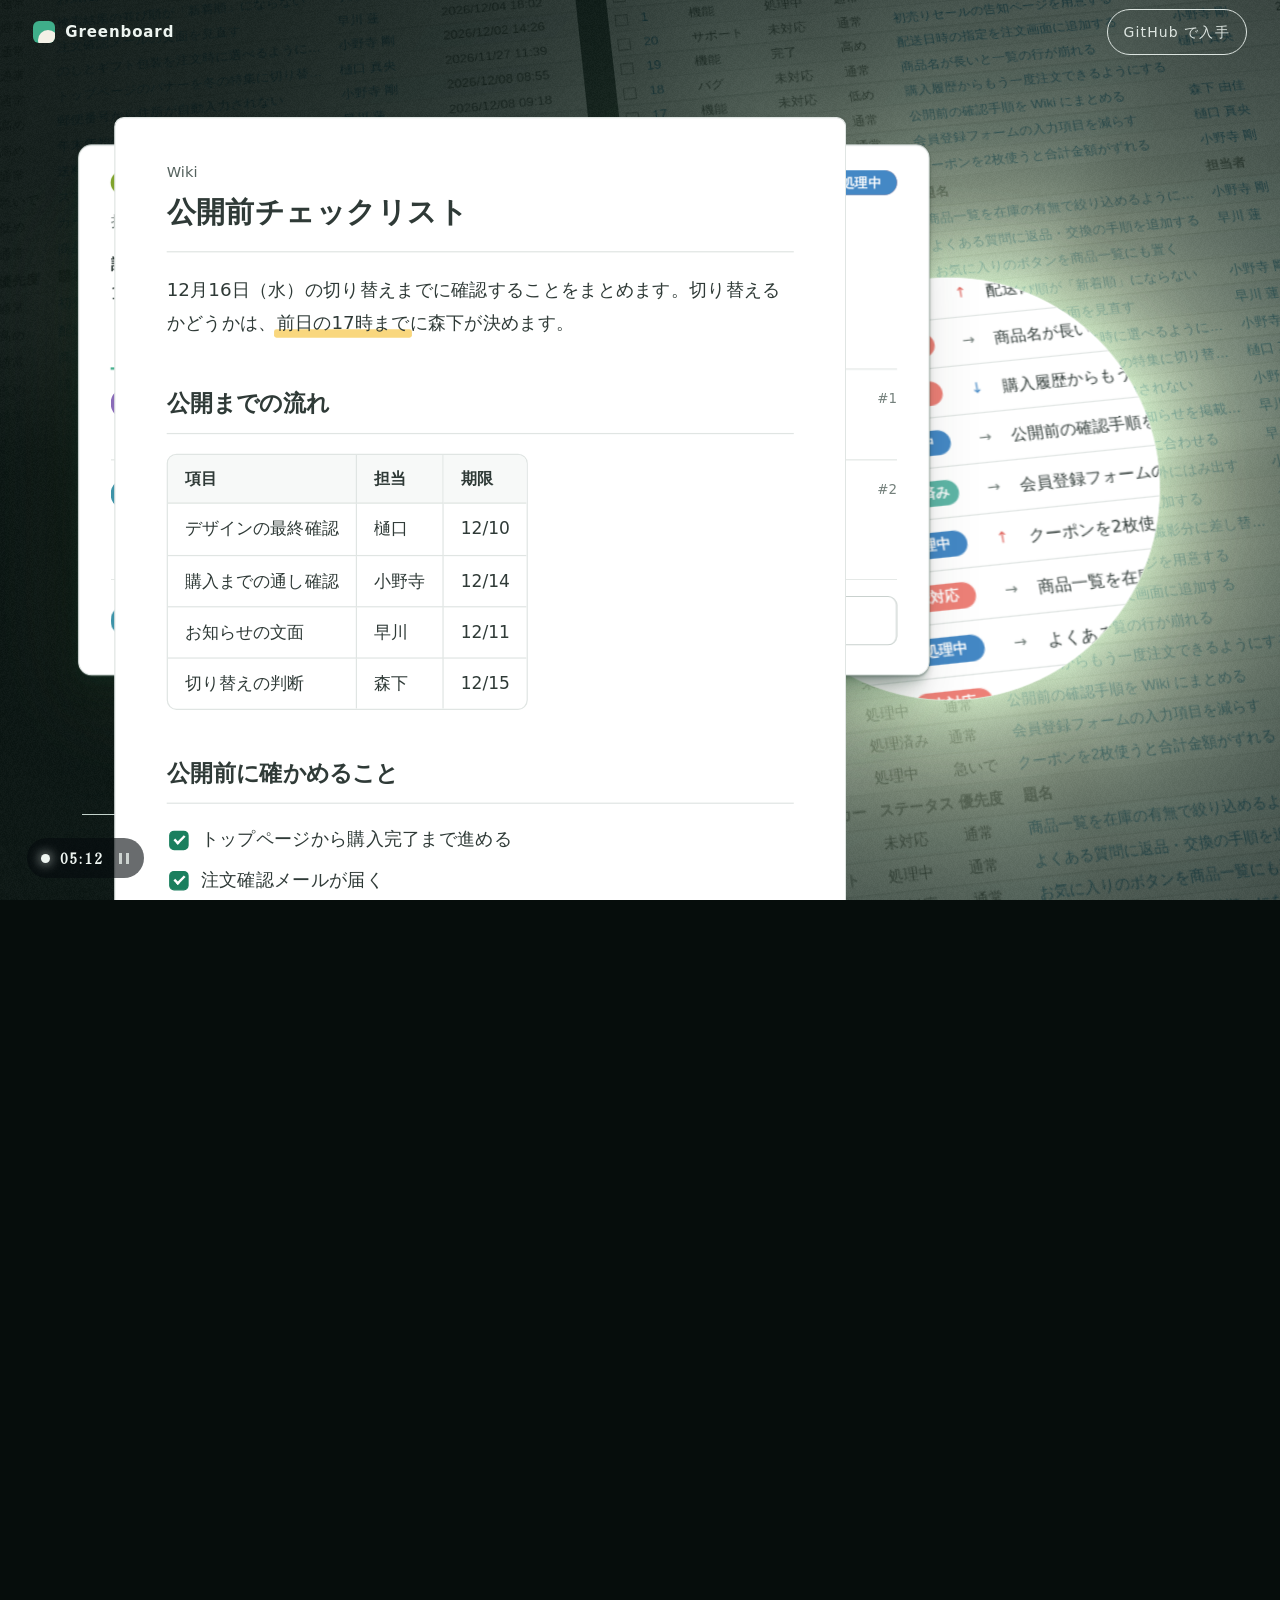
==== commit 6c2eb651: "site: rebuild the Wiki scene as write-then-read The Wiki scene now shows the split editor writing a " ====
--- a/site/index.html
+++ b/site/index.html
@@ -24,7 +24,7 @@
 <meta property="og:image:alt" content="夜の画面に並ぶ課題の一覧を、まるい光が照らしている。「おはよう、Redmine。」">
 <meta name="twitter:card" content="summary_large_image">
 <link rel="preload" href="assets/fonts/shippori-mincho-500.woff2" as="font" type="font/woff2" crossorigin>
-<link rel="stylesheet" href="assets/site.css?d5b34634">
+<link rel="stylesheet" href="assets/site.css?fc231bfe">
 <script>(d=>{d.classList.add('js');var m=q=>matchMedia(q).matches;if(!m('(prefers-reduced-motion: reduce)')&&m('(min-width: 18.75em) and (min-height: 30em)')&&!/[?&]static=1/.test(location.search)){d.classList.add('motion');try{if(sessionStorage.getItem('gb-motion')==='off')d.classList.add('stopped')}catch(e){}}})(document.documentElement)</script>
 </head>
 <body>
@@ -192,21 +192,51 @@
  </div>
 </section>
 
-<!-- ============ 4. 夕方：読む ============ -->
-<section class="scene wiki" id="wiki" data-tone="light" style="--len:4">
- <div class="stage">
-  <h2 class="mincho vert wiki__h">せっかく書いた<br class="sp"><span class="lat">Wiki</span>が、<br>ちゃんと読まれる。</h2>
-  <p class="wiki__s">見出しも行間も、読みものの組み方で。</p>
-  <p class="vh">画面の見本。Wiki のページ「公開前チェックリスト」に、見出しと表と箇条書きが並んでいる。</p>
-  <div class="sheetwrap" aria-hidden="true" inert><div class="sheet ui">
-    <p class="sheet__c">Wiki</p><div class="u3">公開前チェックリスト</div>
-    <p>12月16日（水）の切り替えまでに確認することをまとめます。担当と期限は下の表のとおりです。</p>
-    <div class="u4">公開までの流れ</div>
-    <table><thead><tr><th>項目</th><th>担当</th><th>期限</th></tr></thead><tbody><tr><td>デザインの最終確認</td><td>樋口</td><td>12/10</td></tr><tr><td>購入までの通し確認</td><td>小野寺</td><td>12/14</td></tr><tr><td>お知らせの文面</td><td>早川</td><td>12/11</td></tr><tr><td>切り替えの判断</td><td>森下</td><td>12/15</td></tr></tbody></table>
-    <div class="u4">当日に見るところ</div>
-    <ul><li>トップページから購入完了まで進める</li><li>注文確認メールが届く</li><li>スマホで購入ボタンが押せる</li></ul>
-    <blockquote>問題が見つかったら、課題を追加して森下に知らせてください。</blockquote>
-  </div></div>
+<!-- ============ 4. 夕方：書いて、読まれる ============ -->
+<section class="scene wiki" id="wiki" data-tone="light" style="--len:4.4">
+ <div class="stage">
+  <h2 class="mincho vert wiki__h">書くそばから、<br>読みものになる。</h2>
+  <p class="wiki__s">書くのは中身だけ。<br>組むのは、まかせていい。</p>
+  <p class="vh">画面の見本。Wiki のページ「公開前チェックリスト」を編集している。左に書いた記法が、右のプレビューで見出し、表、チェックリスト、マーカーの強調としてすぐに組まれ、保存すると行間のゆったりした読みやすいページになる。末尾に、森下 由佳 さんがたった今更新したことと、履歴へのリンクが出ている。</p>
+  <div class="sheetwrap" aria-hidden="true" inert><div class="wk ui"><i class="wk__bg"></i>
+    <div class="editor__bar wk__bar"><b>編集</b><span>プレビュー</span><i>B</i><i class="it">I</i><i>H1</i><i>H2</i><i>≡</i><em class="wk__sp">並べて表示</em></div>
+    <div class="wk__body">
+     <pre class="wk__src"><span class="ln"># 公開前チェックリスト</span>
+<span class="ln"> </span>
+<span class="ln">12月16日（水）の切り替えまでに確認することをまとめます。</span>
+<span class="ln">切り替えるかどうかは、<i class="ins">*</i><i class="caret c5"></i>前日の17時まで<i class="ins">*</i><i class="caret c6"></i>に森下が決めます。</span>
+<span class="ln"> </span>
+<span class="ln">## 公開までの流れ</span>
+<span class="ln"> </span>
+<span class="ln">| 項目 | 担当 | 期限 |</span>
+<span class="ln">|---|---|---|</span>
+<span class="ln">| デザインの最終確認 | 樋口 | 12/10 |</span>
+<span class="ln">| 購入までの通し確認 | 小野寺 | 12/14 |</span>
+<span class="ln">| お知らせの文面 | 早川 | 12/11 |</span>
+<span class="ln">| 切り替えの判断 | 森下 | 12/15 |</span>
+<span class="ln"> </span>
+<span class="ln tln">## <span class="ty" data-text="公開前に確かめること">公開前に確かめること</span><i class="caret c0"></i></span>
+<span class="ln"> </span>
+<span class="ln tln">- [<b class="x">x</b><i class="caret c3"></i>] <span class="ty" data-text="トップページから購入完了まで進める">トップページから購入完了まで進める</span><i class="caret c1"></i></span>
+<span class="ln tln">- [<b class="x">x</b><i class="caret c4"></i>] <span class="ty" data-text="注文確認メールが届く">注文確認メールが届く</span><i class="caret c2"></i></span>
+<span class="ln tln">- [ ] <span class="ty" data-text="スマホで購入ボタンが押せる">スマホで購入ボタンが押せる</span><i class="caret c7"></i></span>
+<span class="ln"> </span>
+<span class="ln">&gt; 問題が見つかったら、課題を追加して森下に知らせてください。</span></pre>
+     <div class="sheet">
+      <p class="sheet__c">Wiki</p><div class="u3">公開前チェックリスト</div>
+      <p>12月16日（水）の切り替えまでに確認することをまとめます。切り替えるかどうかは、<em class="mk"><i></i>前日の17時まで</em>に森下が決めます。</p>
+      <div class="u4">公開までの流れ</div>
+      <table><thead><tr><th>項目</th><th>担当</th><th>期限</th></tr></thead><tbody><tr><td>デザインの最終確認</td><td>樋口</td><td>12/10</td></tr><tr><td>購入までの通し確認</td><td>小野寺</td><td>12/14</td></tr><tr><td>お知らせの文面</td><td>早川</td><td>12/11</td></tr><tr><td>切り替えの判断</td><td>森下</td><td>12/15</td></tr></tbody></table>
+      <div class="u4 pv wk__h"><i class="wk__hl"></i>公開前に確かめること<span class="wk__tools"><i class="wk__pm">¶</i><svg class="ic" viewBox="0 0 24 24"><path d="M4 20l1-4.5L16 4.5l3.5 3.5L8.5 19z M13.5 7l3.5 3.5"/></svg></span></div>
+      <ul class="tasks"><li class="pv"><i class="cb on"></i>トップページから購入完了まで進める</li><li class="pv"><i class="cb on"></i>注文確認メールが届く</li><li class="pv"><i class="cb"></i>スマホで購入ボタンが押せる</li></ul>
+      <blockquote>問題が見つかったら、課題を追加して森下に知らせてください。</blockquote>
+      <p class="wk__meta"><b class="av a-m">森</b><span><b>森下 由佳</b> さんがたった今更新</span><span class="a">履歴</span></p>
+     </div>
+     <span class="wk__note"><span class="wk__st"><i></i>更新中…</span><span class="wk__ok">更新しました。</span></span>
+    </div>
+    <div class="wk__foot"><span class="btn pri wk__go">保存</span><span class="a">キャンセル</span><span class="kbd wk__kbd"><kbd class="k1">⌘</kbd>+<kbd class="k2">Enter</kbd> で保存</span></div>
+  </div></div>
+  <p class="mincho wiki__after">聞かれるまえに、<br>読まれている。</p>
  </div>
 </section>
 
@@ -280,6 +310,6 @@
 </main>
 <div class="leaves" aria-hidden="true"><i class="leaf leaf--far"></i><i class="leaf leaf--near"></i></div>
 <canvas id="lit" class="fx" aria-hidden="true"></canvas>
-<script src="assets/site.js?5eecc1bc" defer></script>
+<script src="assets/site.js?8312beb8" defer></script>
 </body>
 </html>
--- a/site/assets/site.css
+++ b/site/assets/site.css
@@ -194,7 +194,38 @@
 .sheet th,.sheet td{padding:8px 14px;text-align:left;border-bottom:1px solid var(--gb-border);border-right:1px solid var(--gb-border)}.sheet th{background:var(--gb-surface-2);font-size:13px}
 .sheet tr>*:last-child{border-right:0}.sheet tbody tr:last-child td{border-bottom:0}
 .sheet ul{list-style:disc;padding-left:24px}.sheet li{margin:4px 0}
+.sheet em.mk{font-style:normal;position:relative;z-index:0;display:inline-block;white-space:nowrap}.sheet em.mk i{position:absolute;left:-2px;right:-2px;bottom:.1em;height:.5em;border-radius:2px;background:#f9d77e;z-index:-1;transform-origin:0 50%}
+.sheet ul.tasks{list-style:none;padding-left:2px}.tasks li{display:flex;align-items:center;gap:10px;margin:6px 0}
+.tasks .cb{border-radius:4px;position:relative;transition:background-color .25s,border-color .25s}
+.tasks .cb::after{content:"";position:absolute;left:4.5px;top:1.5px;width:5px;height:9px;border:solid #fff;border-width:0 2px 2px 0;opacity:0;transform:rotate(45deg) scale(.6);transition:opacity .2s,transform .3s var(--e-out)}
+.tasks .cb.on{background:var(--gb-primary-strong);border-color:var(--gb-primary-strong)}.tasks .cb.on::after{opacity:1;transform:rotate(45deg) scale(1)}
+.sheet td:first-child{min-width:9em}
+.wk__h{display:flex;align-items:center;gap:12px;position:relative;z-index:0}.wk__hl{position:absolute;left:-10px;right:-10px;top:-4px;bottom:4px;border-radius:6px;background:var(--gb-primary-soft);z-index:-1;opacity:0}
+.wk__tools{margin-left:auto;display:flex;align-items:center;gap:10px;color:var(--gb-primary-strong);font-weight:400;opacity:0}.wk__pm{font-style:normal;font-size:18px}.wk__tools .ic{width:18px;height:18px}
+.wk__meta{display:flex;align-items:center;gap:8px;margin-top:26px;padding-top:14px;border-top:1px solid var(--gb-border);font-size:12px;color:var(--gb-text-2)}.wk__meta b{color:var(--gb-text);font-weight:600}
+.wk__meta .a{color:var(--gb-primary-strong)}.wk__meta .a::before{content:"・";color:var(--gb-muted);margin-right:4px}
 .sheet blockquote{margin:18px 0 0;padding:8px 16px;border-left:3px solid var(--gb-border-strong);color:var(--gb-text-2);background:var(--gb-surface-2)}
+
+/* wiki editor: 並べて表示 */
+.wk{position:relative;isolation:isolate;width:1262px}
+.wk__bg{position:absolute;inset:0;z-index:-1;background:#fff;border:1px solid var(--gb-border);border-radius:12px;box-shadow:0 2px 6px rgba(60,40,10,.08),0 40px 90px -30px rgba(90,50,10,.45)}
+.wk__bar{border-radius:12px 12px 0 0;border:1px solid var(--gb-border);border-bottom-color:var(--gb-border)}
+.wk__bar.pvw b{color:var(--gb-text-2);border-bottom-color:transparent;font-weight:400}.wk__bar.pvw span{color:var(--gb-primary-strong);font-weight:600;align-self:stretch;display:flex;align-items:center;border-bottom:2px solid var(--gb-primary)}
+.wk__sp{margin-left:auto;font-style:normal;font-size:12px;color:var(--gb-primary-strong);background:var(--gb-primary-soft);border:1px solid var(--gb-primary-border);border-radius:6px;padding:2px 10px}
+.wk__body{position:relative;display:grid;grid-template-columns:480px 600px;gap:0 22px;padding:20px;align-items:start}
+.wk__src{position:relative;margin:0;font:14px/1.75 ui-monospace,SFMono-Regular,Menlo,"Hiragino Sans",monospace;color:var(--gb-text);background:var(--gb-surface-2);border:1px solid var(--gb-border-strong);border-radius:8px;padding:18px 20px;white-space:pre;overflow:hidden;letter-spacing:0}
+.wk__src .x{color:var(--gb-primary-strong);font-weight:700}.wk__src .ins{font-style:normal;color:#b7791f;font-weight:700}
+.wk .sheet{width:600px;max-width:none;padding:34px 42px;box-shadow:none;position:relative}
+.wk .sheet::after{content:"";position:absolute;inset:-1px;border-radius:8px;box-shadow:0 1px 2px rgba(60,40,10,.1),30px 50px 90px -30px rgba(90,50,10,.5);opacity:var(--sh,0);pointer-events:none}
+.wk__note{position:absolute;left:522px;right:20px;top:14px;display:grid;justify-items:center;pointer-events:none}.wk__note>*{grid-area:1/1}
+.wk__st{display:flex;align-items:center;gap:8px;font-size:13px;font-weight:600;color:var(--gb-primary-strong);background:var(--gb-primary-soft);border:1px solid var(--gb-primary-border);padding:3px 12px;border-radius:99px;opacity:0}
+.wk__st i{width:6px;height:6px;border-radius:50%;background:var(--gb-primary)}
+.wk__ok{width:calc(100% - 28px);height:36px;display:flex;align-items:center;padding:0 14px;font-size:13px;color:var(--gb-primary-strong);background:var(--gb-primary-soft);border:1px solid var(--gb-primary-border);border-radius:6px;opacity:0}
+.wk__foot{display:flex;align-items:center;gap:10px;padding:12px 20px;border-top:1px solid var(--gb-border)}.wk__bar{font-size:13px}.wk__kbd{margin-left:14px;font-size:13px}.wk__foot .a{color:var(--gb-primary-strong);font-weight:600;margin-left:10px}
+.wk.one .wk__sp{display:none}
+.wk.one .wk__body{grid-template-columns:minmax(0,1fr);padding:0}
+.wk.one .wk__src,.wk.one .sheet{grid-area:1/1;border-radius:0;border-width:0 1px}.wk.one .sheet{width:auto}
+.wk.one .wk__note{left:14px;right:14px}
 
 /* phone */
 .phone{width:300px;height:610px;border-radius:44px;background:#101816;padding:10px;box-shadow:0 0 0 1.5px #2c3a36,0 50px 100px -20px rgba(0,0,0,.7);position:relative}
@@ -276,6 +307,18 @@
 .wiki__s{grid-column:1;order:2;color:#33260f}
 .sheetwrap{grid-column:1}
 .sheet{width:100%;box-shadow:0 1px 2px rgba(60,40,10,.1),30px 50px 90px -30px rgba(90,50,10,.5)}
+.wiki__after{grid-column:1;order:3;margin:8px 0 0;font-size:clamp(22px,2.4vw,34px);letter-spacing:.1em;color:var(--ink)}
+html:not(.motion) .wk{width:100%}
+html:not(.motion) .wk__body{grid-template-columns:minmax(0,.85fr) minmax(0,1fr);align-items:stretch}
+html:not(.motion) .wk .sheet{width:auto;padding:clamp(24px,3vw,36px) clamp(20px,3vw,40px)}
+html:not(.motion) .wk__src{white-space:pre-wrap;overflow-wrap:anywhere}
+html:not(.motion) :is(.wk__note,.wk__tools,.wk__meta,.wk__hl){display:none}
+html:not(.motion) .wiki__s{margin-top:44px}
+@media (max-width:1023px){
+  html:not(.motion) :is(.wk__bg,.wk__bar,.wk__src,.wk__foot){display:none}
+  html:not(.motion) .wk__body{display:block;padding:0}
+  html:not(.motion) .wk .sheet{box-shadow:0 1px 2px rgba(60,40,10,.1),30px 50px 90px -30px rgba(90,50,10,.5)}
+}
 /* train */
 .train{background:linear-gradient(180deg,#1b2c4f 0,#0c1428 60%,#070b14 100%);color:#eef5f1;padding:clamp(80px,12vw,160px) var(--pad)}
 .train .stage{display:grid;grid-template-columns:minmax(0,1fr) auto;gap:24px 48px;align-items:center;max-width:1100px;margin:0 auto}
@@ -341,7 +384,7 @@
 .cssky{display:none;position:fixed;inset:0;z-index:0}.motion.nogl .cssky{display:block}
 .cssky::after{content:"";position:absolute;inset:0 0 40%;opacity:var(--stars,0);background-image:radial-gradient(1.5px 1.5px at 22px 34px,#fff,transparent),radial-gradient(1px 1px at 118px 80px,#cfe0ff,transparent),radial-gradient(1.2px 1.2px at 190px 22px,#fff3da,transparent),radial-gradient(1px 1px at 64px 150px,#fff,transparent),radial-gradient(1.4px 1.4px at 236px 138px,#dfeaff,transparent);background-size:271px 193px}
 /* stopped: nothing moves unless it is scrolled */
-.calm .wall__in,.calm .leaf,.calm .sun i,.calm .hint i,.calm .caret{animation-play-state:paused!important}
+.calm .wall__in,.calm .leaf,.calm .sun i,.calm .hint i,.calm .caret,.calm .wk__st i{animation-play-state:paused!important}
 .stopped.in .hero__h .ch,.stopped.in .hero__p,.stopped.in .hero__s,.stopped.in .hint{animation:none!important;opacity:1;transform:none;filter:none}
 .stopped.in .lens{animation:none!important;opacity:1!important}
 .stopped [data-rv]{transition:none!important}
@@ -443,7 +486,8 @@
 .motion .who.empty .who__v,.motion .due.empty .due__v{display:none}.motion .who.empty .who__e,.motion .due.empty .due__e{display:inline}
 .motion .sel.flash{animation:flash .7s ease-out}
 @keyframes flash{0%{box-shadow:0 0 0 4px rgba(63,174,138,.55)}100%{box-shadow:0 0 0 12px rgba(63,174,138,0)}}
-.motion .btn.go.down,.motion .btn.send.down{transform:scale(.94);filter:brightness(.9)}.motion .btn.go,.motion .btn.send{transition:transform .15s,filter .15s}
+.motion kbd.down{transform:translateY(1px) scale(.94);background:var(--gb-border);border-bottom-width:1px}.motion kbd{display:inline-block;transition:transform .12s,background-color .12s}
+.motion .btn.go.down,.motion .btn.send.down,.motion .btn.wk__go.down{transform:scale(.94);filter:brightness(.9)}.motion .btn.go,.motion .btn.send,.motion .btn.wk__go{transition:transform .15s,filter .15s}
 .motion .desk__s{position:absolute;right:7vw;top:0;margin:0;opacity:0;color:var(--ink);font:500 clamp(18px,2vw,30px)/1.6 var(--min);letter-spacing:.14em;white-space:nowrap}
 .motion .born{display:block;position:absolute;left:0;top:0;width:340px;opacity:0;transform-origin:0 0;will-change:transform,opacity}
 .motion .born .card{box-shadow:-18px 34px 60px -14px rgba(20,50,40,.45),0 0 0 1px rgba(63,174,138,.25)}
@@ -481,9 +525,12 @@
 .band__l em{opacity:1}
 /* wiki */
 .motion .wiki__h{position:absolute;right:clamp(28px,7vw,120px);top:clamp(90px,13svh,130px);white-space:nowrap;color:#0e211b;font-size:min(clamp(30px,3.7vw,56px),5.5svh);text-shadow:10px 14px 26px rgba(110,60,10,.3);will-change:transform,opacity}
-.motion .wiki__s{display:none}
-.motion .sheetwrap{position:absolute;left:0;top:0;width:860px;perspective:1700px;transform-origin:0 0;display:block}
-.motion .sheet{transform-origin:50% 100%;will-change:transform,opacity}
+.motion .wiki__s{position:absolute;right:clamp(28px,7vw,120px);margin:0;white-space:nowrap;text-align:right;color:#33260f;font-size:min(clamp(15px,1.15vw,18px),2.4svh);letter-spacing:.1em;line-height:1.9;opacity:0}
+.motion .wiki__after{position:absolute;right:clamp(28px,7vw,120px);top:clamp(90px,13svh,130px);margin:0;writing-mode:vertical-rl;text-orientation:upright;white-space:nowrap;color:#0e211b;font-size:min(clamp(30px,3.7vw,56px),5.5svh);line-height:1.5;letter-spacing:.12em;text-shadow:10px 14px 26px rgba(110,60,10,.3);opacity:0;will-change:transform,opacity}
+.motion .sheetwrap{position:absolute;left:0;top:0;perspective:1700px;transform-origin:0 0;display:block}
+.motion .wk{transform-origin:50% 100%;will-change:transform,opacity}
+.motion .wk__st i{animation:blink 1s steps(1) infinite}
+.motion .wk__bar.pvw b,.motion .wk__bar.pvw span{transition:color .2s}
 /* train */
 .motion .glass{display:block;position:absolute;inset:9svh 5vw;border-radius:clamp(22px,3vw,44px);box-shadow:0 0 0 100vmax #05080d,inset 0 0 0 2px rgba(255,255,255,.09),inset 0 0 140px rgba(0,0,0,.55);will-change:transform,opacity}
 .motion .train__h{position:absolute;inset:0;margin:0;pointer-events:none;font-size:min(clamp(34px,5.6vw,92px),8.4svh);text-shadow:0 0 18px rgba(4,8,20,.55),0 4px 44px rgba(4,8,20,.75)}
@@ -563,9 +610,11 @@
   .motion .homewrap{width:390px}
   .motion .now__after{bottom:calc(100lvh - 100svh + 72px);font-size:20px;letter-spacing:.06em}
   .wiki .stage{grid-template-columns:1fr}.wiki__h{grid-column:1;grid-row:auto;writing-mode:horizontal-tb}
-  .motion .wiki__h{left:var(--pad);right:var(--pad);top:72px;white-space:nowrap;font-size:clamp(24px,6.9vw,32px);line-height:1.45;letter-spacing:.05em;writing-mode:horizontal-tb}
-  .motion .wiki__s{display:block;position:absolute;left:var(--pad);top:210px;margin:0;color:#33260f;font-size:15px;line-height:1.7;letter-spacing:.06em}
-  .motion .sheetwrap{width:390px}
+  .motion .wiki__h{left:var(--pad);right:var(--pad);top:72px;white-space:nowrap;font-size:clamp(26px,7.6vw,34px);line-height:1.45;letter-spacing:.05em;writing-mode:horizontal-tb}
+  .motion .wiki__s{display:block;position:absolute;left:var(--pad);right:auto;text-align:left;white-space:normal;top:210px;margin:0;color:#33260f;font-size:15px;line-height:1.7;letter-spacing:.06em}
+  .motion .wiki__after{writing-mode:horizontal-tb;top:auto;left:0;right:0;bottom:calc(100lvh - 100svh + 72px);text-align:center;font-size:20px;letter-spacing:.06em}
+  .motion .wiki__after br{display:none}
+  .wk.one .sheet{padding:26px 22px}.wk.one .wk__src{padding:16px 14px;font-size:12px}.wk__bar{gap:12px}.wk__foot .kbd{display:none}
   .train .stage{grid-template-columns:1fr;justify-items:center}.phonewrap{grid-column:1;grid-row:auto}
   .motion .glass{inset:64px 10px 56px}
   .motion .train__h{font-size:clamp(30px,8.6vw,38px)}
@@ -628,7 +677,7 @@
   .motion .cap__h br{display:none}
   .motion .cap__p,.motion .cap--c .cap__p{margin-top:4px;font-size:16px}
   .motion .cap__wash{left:0;width:auto;bottom:auto;height:270px;background:linear-gradient(180deg,rgba(238,243,230,.98) 66%,rgba(238,243,230,0))}
-  .motion .desk__h2,.motion .wiki__h{right:4vw}
+  .motion .desk__h2,.motion .wiki__h,.motion .wiki__after,.motion .wiki__s{right:4vw}
   .motion .train__a{left:6vw}.motion .train__b{right:6vw}
   .motion .train__s{left:auto;bottom:auto;right:calc(6vw + min(clamp(34px,5.6vw,92px),8.4svh) + 20px);top:calc(27svh + 6px);writing-mode:vertical-rl;font-size:15px;line-height:1.6;letter-spacing:.14em}
 }
@@ -642,7 +691,9 @@
   .motion .desk__h2,.motion .wiki__h{writing-mode:horizontal-tb;left:var(--pad);right:auto;top:118px;font-size:clamp(40px,6vw,60px);line-height:1.45;letter-spacing:.06em}
   .motion .desk__s2,.motion .wiki__s{display:block;position:absolute;left:var(--pad);top:calc(118px + clamp(40px,6vw,60px)*2.9 + 12px);margin:0;font-size:20px}
   .motion .desk__s2 br{display:none}
-  .motion .wiki__s{color:#33260f;font-size:17px}
+  .motion .wiki__s{color:#33260f;font-size:17px;right:auto;text-align:left}
+  .motion .wiki__after{writing-mode:horizontal-tb;top:auto;left:0;right:0;bottom:calc(100lvh - 100svh + 84px);text-align:center;font-size:24px}
+  .motion .wiki__after br{display:none}
   .motion .homewrap,.motion .home{width:760px}
   .motion .home{grid-template-columns:minmax(0,1fr) 282px}
   .motion .train__a{top:20svh}.motion .train__b{top:28svh}
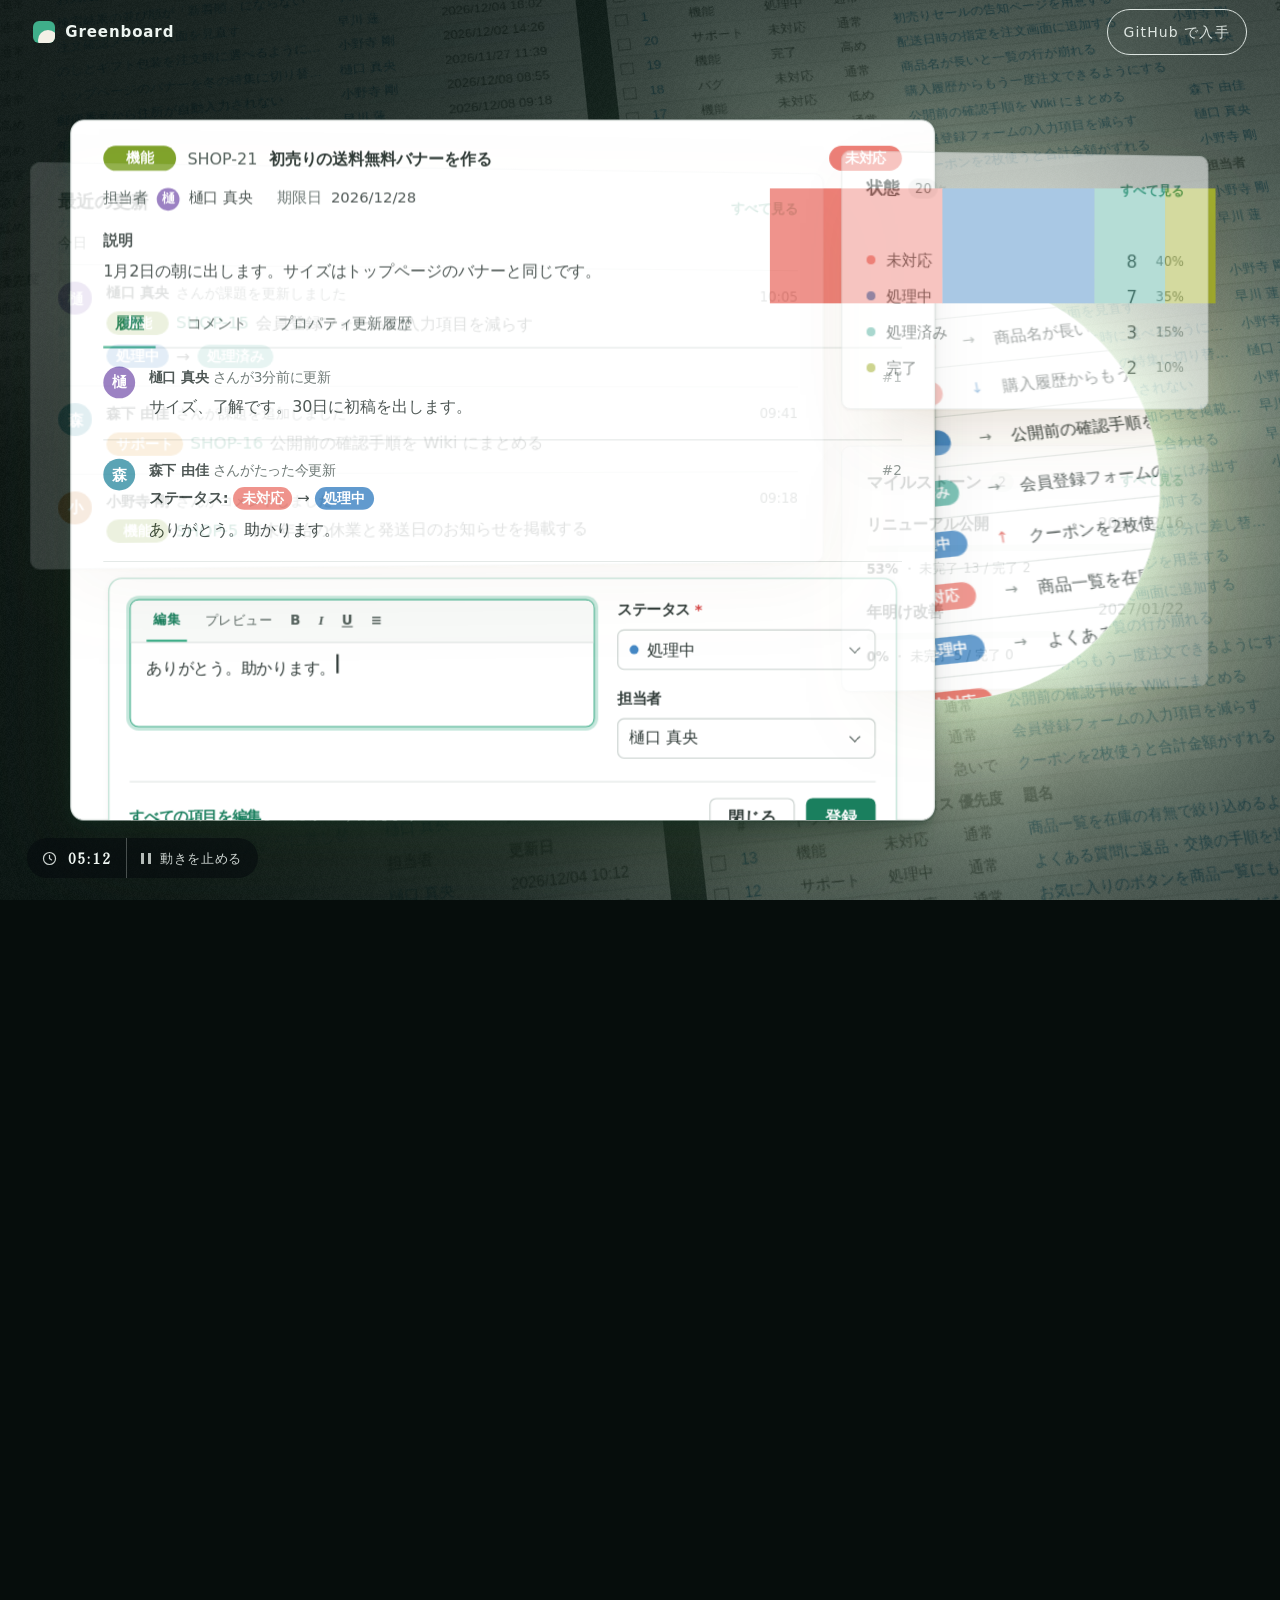
==== commit cb01df0e: "site: label the clock and the stop-motion button Co-Authored-By: Claude Opus 5.5 <noreply@anthropic." ====
--- a/site/index.html
+++ b/site/index.html
@@ -24,7 +24,7 @@
 <meta property="og:image:alt" content="夜の画面に並ぶ課題の一覧を、まるい光が照らしている。「おはよう、Redmine。」">
 <meta name="twitter:card" content="summary_large_image">
 <link rel="preload" href="assets/fonts/shippori-mincho-500.woff2" as="font" type="font/woff2" crossorigin>
-<link rel="stylesheet" href="assets/site.css?fc231bfe">
+<link rel="stylesheet" href="assets/site.css?2b5837b8">
 <script>(d=>{d.classList.add('js');var m=q=>matchMedia(q).matches;if(!m('(prefers-reduced-motion: reduce)')&&m('(min-width: 18.75em) and (min-height: 30em)')&&!/[?&]static=1/.test(location.search)){d.classList.add('motion');try{if(sessionStorage.getItem('gb-motion')==='off')d.classList.add('stopped')}catch(e){}}})(document.documentElement)</script>
 </head>
 <body>
@@ -52,8 +52,8 @@
   <a class="hdr__cta" href="https://github.com/nerosui/greenboard-redmine-theme">GitHub で入手</a>
 </header>
 <div class="tools">
-  <span class="clock" aria-hidden="true"><i></i><b>05:12</b></span>
-  <button class="still" type="button" aria-pressed="false" title="動きを止める" hidden><span class="vh">動きを止める</span><i aria-hidden="true"></i></button>
+  <span class="clock" aria-hidden="true" title="ページの中の時刻"><svg class="clock__ic" viewBox="0 0 24 24"><use href="#i-clock"/></svg><b>05:12</b></span>
+  <button class="still" type="button" aria-pressed="false" title="背景の動きを止める" hidden><i aria-hidden="true"></i><span class="still__t"><span class="still__w">動きを</span>止める</span></button>
 </div>
 
 <main id="top" tabindex="-1">
@@ -310,6 +310,6 @@
 </main>
 <div class="leaves" aria-hidden="true"><i class="leaf leaf--far"></i><i class="leaf leaf--near"></i></div>
 <canvas id="lit" class="fx" aria-hidden="true"></canvas>
-<script src="assets/site.js?8312beb8" defer></script>
+<script src="assets/site.js?146d071d" defer></script>
 </body>
 </html>
--- a/site/assets/site.css
+++ b/site/assets/site.css
@@ -396,9 +396,11 @@
 .motion .tools[data-tone=end]{color:var(--ink);background:none}.motion .tools[data-tone=end] .clock{width:0;overflow:hidden}.motion .tools[data-tone=end] .still{background:rgba(255,253,246,.8)}
 .motion .tools[data-tone=light]{color:var(--ink);background:rgba(255,253,246,.74)}
 .motion .clock{display:flex;align-items:center;gap:10px;font:500 14px/1 var(--min);letter-spacing:.16em;font-variant-numeric:tabular-nums;transition:opacity .6s}
-.motion .clock i{width:9px;height:9px;border-radius:50%;background:currentColor;box-shadow:0 0 12px currentColor}
+.motion .clock__ic{width:17px;height:17px;fill:none;stroke:currentColor;stroke-width:1.7;stroke-linecap:round;stroke-linejoin:round;flex:none;opacity:.85}
 .motion .clock.off{opacity:0}
-.still{width:40px;height:40px;padding:0;border:0;border-radius:50%;background:none;color:inherit;display:grid;place-items:center;cursor:pointer}
+.still{height:40px;margin-left:14px;padding:0 16px 0 14px;border:0;border-left:1px solid color-mix(in srgb,currentColor 28%,transparent);border-radius:0 999px 999px 0;background:none;color:inherit;display:flex;align-items:center;gap:9px;font:500 13px/1 var(--ui);letter-spacing:.04em;white-space:nowrap;cursor:pointer}
+.still__t{min-width:6.3em;opacity:.85}.still:hover .still__t{opacity:1}
+.motion .tools[data-tone=end] .still{border-left:0;border-radius:999px;margin-left:0}
 .still i{width:10px;height:11px;border:solid currentColor;border-width:0 3px;opacity:.75}
 .still:hover i{opacity:1}
 .still[aria-pressed=true] i{width:0;height:0;border-width:6px 0 6px 10px;border-color:transparent transparent transparent currentColor;margin-left:3px}
@@ -630,10 +632,12 @@
   .sun{top:300px;width:230vw}
   .req div{grid-template-columns:86px minmax(0,1fr)}
   .steps code,.req code{word-break:break-all}
-  .motion .tools,.motion .tools[data-tone]{z-index:51;left:50%;top:6px;bottom:auto;translate:calc(-50% + 2px) 0;height:44px;padding:0;flex-direction:row-reverse;background:none}
+  .motion .tools,.motion .tools[data-tone]{z-index:51;left:46px;top:6px;bottom:auto;translate:none;height:44px;padding:0;background:none}
   .motion .tools[data-tone=dark]{color:#eef5f1}
-  .motion .tools[data-tone] .still,.still{width:40px;height:44px;margin-right:-6px;background:none}
-  .motion .clock{font-size:14px;letter-spacing:.08em}.motion .clock i{display:none}
+  .motion .tools[data-tone] .still,.still{height:44px;margin:0;padding:0 10px 0 6px;gap:6px;border:0;border-radius:0;background:none;font-size:12px}
+  .still__w{display:none}.still__t{min-width:3.2em}
+  .motion .hdr__brand span{position:absolute;width:1px;height:1px;overflow:hidden;clip-path:inset(50%)}
+  .motion .clock{gap:5px;font-size:14px;letter-spacing:.08em}.motion .clock__ic{width:14px;height:14px}
   .motion .stage.haze{-webkit-mask-image:linear-gradient(180deg,rgba(0,0,0,calc(1 - var(--haze,0)*.97)) 40px,#000 84px);mask-image:linear-gradient(180deg,rgba(0,0,0,calc(1 - var(--haze,0)*.97)) 40px,#000 84px)}
   .motion .keep__h{white-space:nowrap}
   .night .wall--new{margin-left:-1108px}
@@ -648,7 +652,6 @@
 }
 @media (max-width:359px){
   .hdr__brand span{position:absolute;width:1px;height:1px;overflow:hidden;clip-path:inset(50%)}
-  .motion .tools,.motion .tools[data-tone]{translate:calc(-50% - 22px) 0}
   .kit__l li{flex-wrap:wrap}
 }
 @media (max-width:760px) and (max-height:720px){
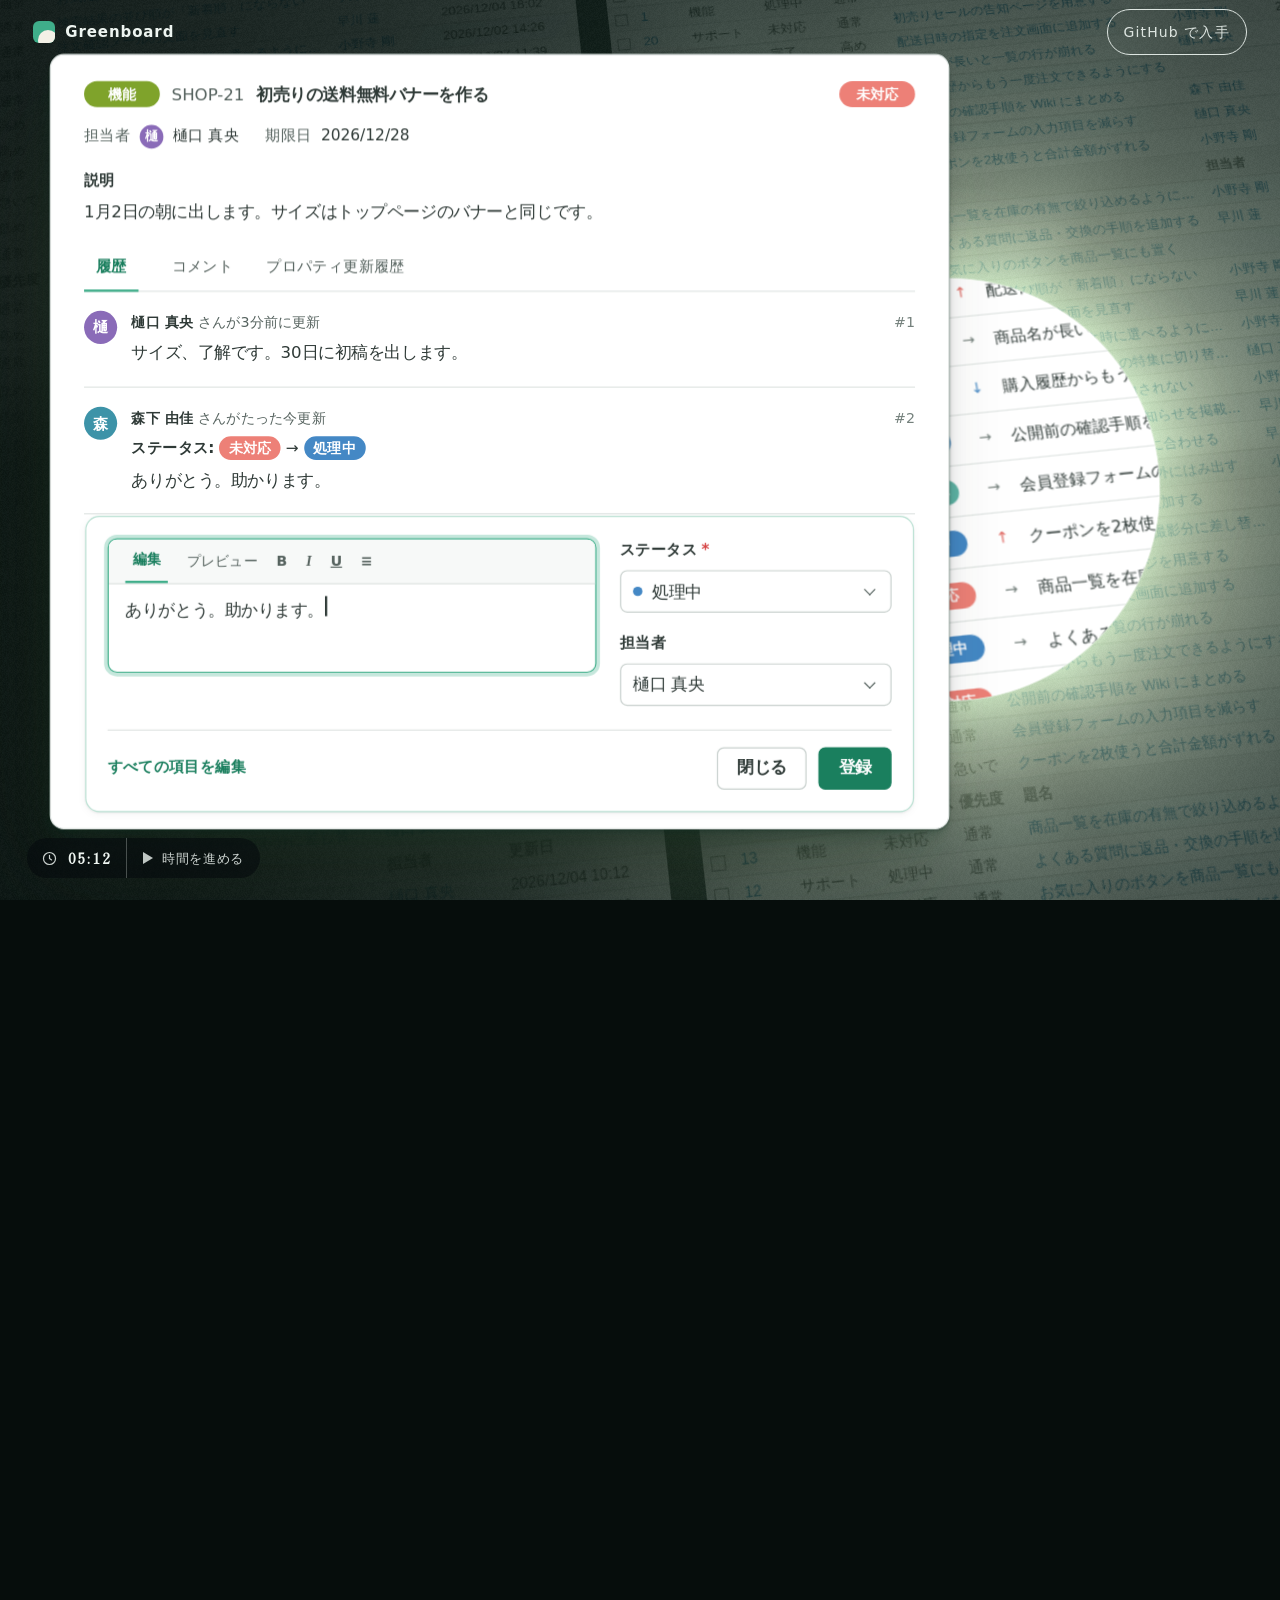
==== commit 7c1847cd: "site: turn the stop button into a play button that runs the day Co-Authored-By: Claude Opus 5.5 <nor" ====
--- a/site/index.html
+++ b/site/index.html
@@ -24,7 +24,7 @@
 <meta property="og:image:alt" content="夜の画面に並ぶ課題の一覧を、まるい光が照らしている。「おはよう、Redmine。」">
 <meta name="twitter:card" content="summary_large_image">
 <link rel="preload" href="assets/fonts/shippori-mincho-500.woff2" as="font" type="font/woff2" crossorigin>
-<link rel="stylesheet" href="assets/site.css?2b5837b8">
+<link rel="stylesheet" href="assets/site.css?82b6eba6">
 <script>(d=>{d.classList.add('js');var m=q=>matchMedia(q).matches;if(!m('(prefers-reduced-motion: reduce)')&&m('(min-width: 18.75em) and (min-height: 30em)')&&!/[?&]static=1/.test(location.search)){d.classList.add('motion');try{if(sessionStorage.getItem('gb-motion')==='off')d.classList.add('stopped')}catch(e){}}})(document.documentElement)</script>
 </head>
 <body>
@@ -53,7 +53,7 @@
 </header>
 <div class="tools">
   <span class="clock" aria-hidden="true" title="ページの中の時刻"><svg class="clock__ic" viewBox="0 0 24 24"><use href="#i-clock"/></svg><b>05:12</b></span>
-  <button class="still" type="button" aria-pressed="false" title="背景の動きを止める" hidden><i aria-hidden="true"></i><span class="still__t"><span class="still__w">動きを</span>止める</span></button>
+  <button class="play" type="button" data-s="off" title="スクロールしなくても、時間が進みます" hidden><i aria-hidden="true"></i><span class="play__t"><span class="play__w">時間を</span>進める</span></button>
 </div>
 
 <main id="top" tabindex="-1">
@@ -310,6 +310,6 @@
 </main>
 <div class="leaves" aria-hidden="true"><i class="leaf leaf--far"></i><i class="leaf leaf--near"></i></div>
 <canvas id="lit" class="fx" aria-hidden="true"></canvas>
-<script src="assets/site.js?146d071d" defer></script>
+<script src="assets/site.js?5957d31d" defer></script>
 </body>
 </html>
--- a/site/assets/site.css
+++ b/site/assets/site.css
@@ -383,27 +383,25 @@
 .motion.nogl #sky,.motion.nolit #lit{display:none}
 .cssky{display:none;position:fixed;inset:0;z-index:0}.motion.nogl .cssky{display:block}
 .cssky::after{content:"";position:absolute;inset:0 0 40%;opacity:var(--stars,0);background-image:radial-gradient(1.5px 1.5px at 22px 34px,#fff,transparent),radial-gradient(1px 1px at 118px 80px,#cfe0ff,transparent),radial-gradient(1.2px 1.2px at 190px 22px,#fff3da,transparent),radial-gradient(1px 1px at 64px 150px,#fff,transparent),radial-gradient(1.4px 1.4px at 236px 138px,#dfeaff,transparent);background-size:271px 193px}
-/* stopped: nothing moves unless it is scrolled */
+/* calm: the ambient light has come to rest */
 .calm .wall__in,.calm .leaf,.calm .sun i,.calm .hint i,.calm .caret,.calm .wk__st i{animation-play-state:paused!important}
-.stopped.in .hero__h .ch,.stopped.in .hero__p,.stopped.in .hero__s,.stopped.in .hint{animation:none!important;opacity:1;transform:none;filter:none}
-.stopped.in .lens{animation:none!important;opacity:1!important}
-.stopped [data-rv]{transition:none!important}
 .motion main{position:relative;z-index:1}
 .motion .scene[style*="--len"]{height:calc(var(--len)*100svh);padding:0;background:none}
 .motion .stage.haze{-webkit-mask-image:linear-gradient(180deg,rgba(0,0,0,calc(1 - var(--haze,0)*.97)) 44px,#000 112px,#000 calc(100svh - 130px),rgba(0,0,0,calc(1 - var(--low,0)*.97)) calc(100svh - 66px));mask-image:linear-gradient(180deg,rgba(0,0,0,calc(1 - var(--haze,0)*.97)) 44px,#000 112px,#000 calc(100svh - 130px),rgba(0,0,0,calc(1 - var(--low,0)*.97)) calc(100svh - 66px))}
 .motion .scene[style*="--len"]>.stage{position:fixed;left:0;top:0;width:100%;height:100lvh;overflow:hidden;visibility:hidden;display:block;max-width:none;margin:0;contain:layout style}
 .motion .tools{position:fixed;z-index:50;left:clamp(10px,2.1vw,32px);bottom:clamp(10px,2.4svh,22px);bottom:calc(100lvh - 100svh + clamp(10px,2.4svh,22px));display:flex;align-items:center;height:40px;padding-left:14px;border-radius:999px;color:#eef5f1;background:rgba(5,10,14,.6);transition:color .6s,background .6s}
-.motion .tools[data-tone=end]{color:var(--ink);background:none}.motion .tools[data-tone=end] .clock{width:0;overflow:hidden}.motion .tools[data-tone=end] .still{background:rgba(255,253,246,.8)}
+.motion .tools[data-tone=end]{color:var(--ink);background:none}.motion .tools[data-tone=end] .clock{width:0;overflow:hidden}.motion .tools[data-tone=end] .play{background:rgba(255,253,246,.8)}
 .motion .tools[data-tone=light]{color:var(--ink);background:rgba(255,253,246,.74)}
 .motion .clock{display:flex;align-items:center;gap:10px;font:500 14px/1 var(--min);letter-spacing:.16em;font-variant-numeric:tabular-nums;transition:opacity .6s}
 .motion .clock__ic{width:17px;height:17px;fill:none;stroke:currentColor;stroke-width:1.7;stroke-linecap:round;stroke-linejoin:round;flex:none;opacity:.85}
 .motion .clock.off{opacity:0}
-.still{height:40px;margin-left:14px;padding:0 16px 0 14px;border:0;border-left:1px solid color-mix(in srgb,currentColor 28%,transparent);border-radius:0 999px 999px 0;background:none;color:inherit;display:flex;align-items:center;gap:9px;font:500 13px/1 var(--ui);letter-spacing:.04em;white-space:nowrap;cursor:pointer}
-.still__t{min-width:6.3em;opacity:.85}.still:hover .still__t{opacity:1}
-.motion .tools[data-tone=end] .still{border-left:0;border-radius:999px;margin-left:0}
-.still i{width:10px;height:11px;border:solid currentColor;border-width:0 3px;opacity:.75}
-.still:hover i{opacity:1}
-.still[aria-pressed=true] i{width:0;height:0;border-width:6px 0 6px 10px;border-color:transparent transparent transparent currentColor;margin-left:3px}
+.play{height:40px;margin-left:14px;padding:0 16px 0 14px;border:0;border-left:1px solid color-mix(in srgb,currentColor 28%,transparent);border-radius:0 999px 999px 0;background:none;color:inherit;display:flex;align-items:center;gap:9px;font:500 13px/1 var(--ui);letter-spacing:.04em;white-space:nowrap;cursor:pointer}
+.play__t{min-width:6.3em;opacity:.85}.play:hover .play__t{opacity:1}
+.motion .tools[data-tone=end] .play{border-left:0;border-radius:999px;margin-left:0}
+/* off and end: a play triangle; on: pause bars */
+.play i{width:0;height:0;margin-left:2px;border:solid transparent;border-width:6px 0 6px 10px;border-left-color:currentColor;opacity:.8}
+.play[data-s=on] i{width:10px;height:11px;margin-left:0;border-width:0 3px;border-color:currentColor}
+.play:hover i{opacity:1}
 /* komorebi: two pre-blurred leaf-shadow layers */
 .motion .leaves{display:block;position:fixed;inset:0;z-index:39;overflow:hidden;pointer-events:none;visibility:hidden;-webkit-mask:radial-gradient(ellipse 58vw 52vh at 62vw 68vh,rgba(0,0,0,.13) 0,rgba(0,0,0,.13) 62%,#000 100%);mask:radial-gradient(ellipse 58vw 52vh at 62vw 68vh,rgba(0,0,0,.13) 0,rgba(0,0,0,.13) 62%,#000 100%)}
 .motion .leaves.on{visibility:visible}
@@ -634,8 +632,8 @@
   .steps code,.req code{word-break:break-all}
   .motion .tools,.motion .tools[data-tone]{z-index:51;left:46px;top:6px;bottom:auto;translate:none;height:44px;padding:0;background:none}
   .motion .tools[data-tone=dark]{color:#eef5f1}
-  .motion .tools[data-tone] .still,.still{height:44px;margin:0;padding:0 10px 0 6px;gap:6px;border:0;border-radius:0;background:none;font-size:12px}
-  .still__w{display:none}.still__t{min-width:3.2em}
+  .motion .tools[data-tone] .play,.play{height:44px;margin:0;padding:0 10px 0 6px;gap:6px;border:0;border-radius:0;background:none;font-size:12px}
+  .play__w{display:none}.play__t{min-width:0}
   .motion .hdr__brand span{position:absolute;width:1px;height:1px;overflow:hidden;clip-path:inset(50%)}
   .motion .clock{gap:5px;font-size:14px;letter-spacing:.08em}.motion .clock__ic{width:14px;height:14px}
   .motion .stage.haze{-webkit-mask-image:linear-gradient(180deg,rgba(0,0,0,calc(1 - var(--haze,0)*.97)) 40px,#000 84px);mask-image:linear-gradient(180deg,rgba(0,0,0,calc(1 - var(--haze,0)*.97)) 40px,#000 84px)}
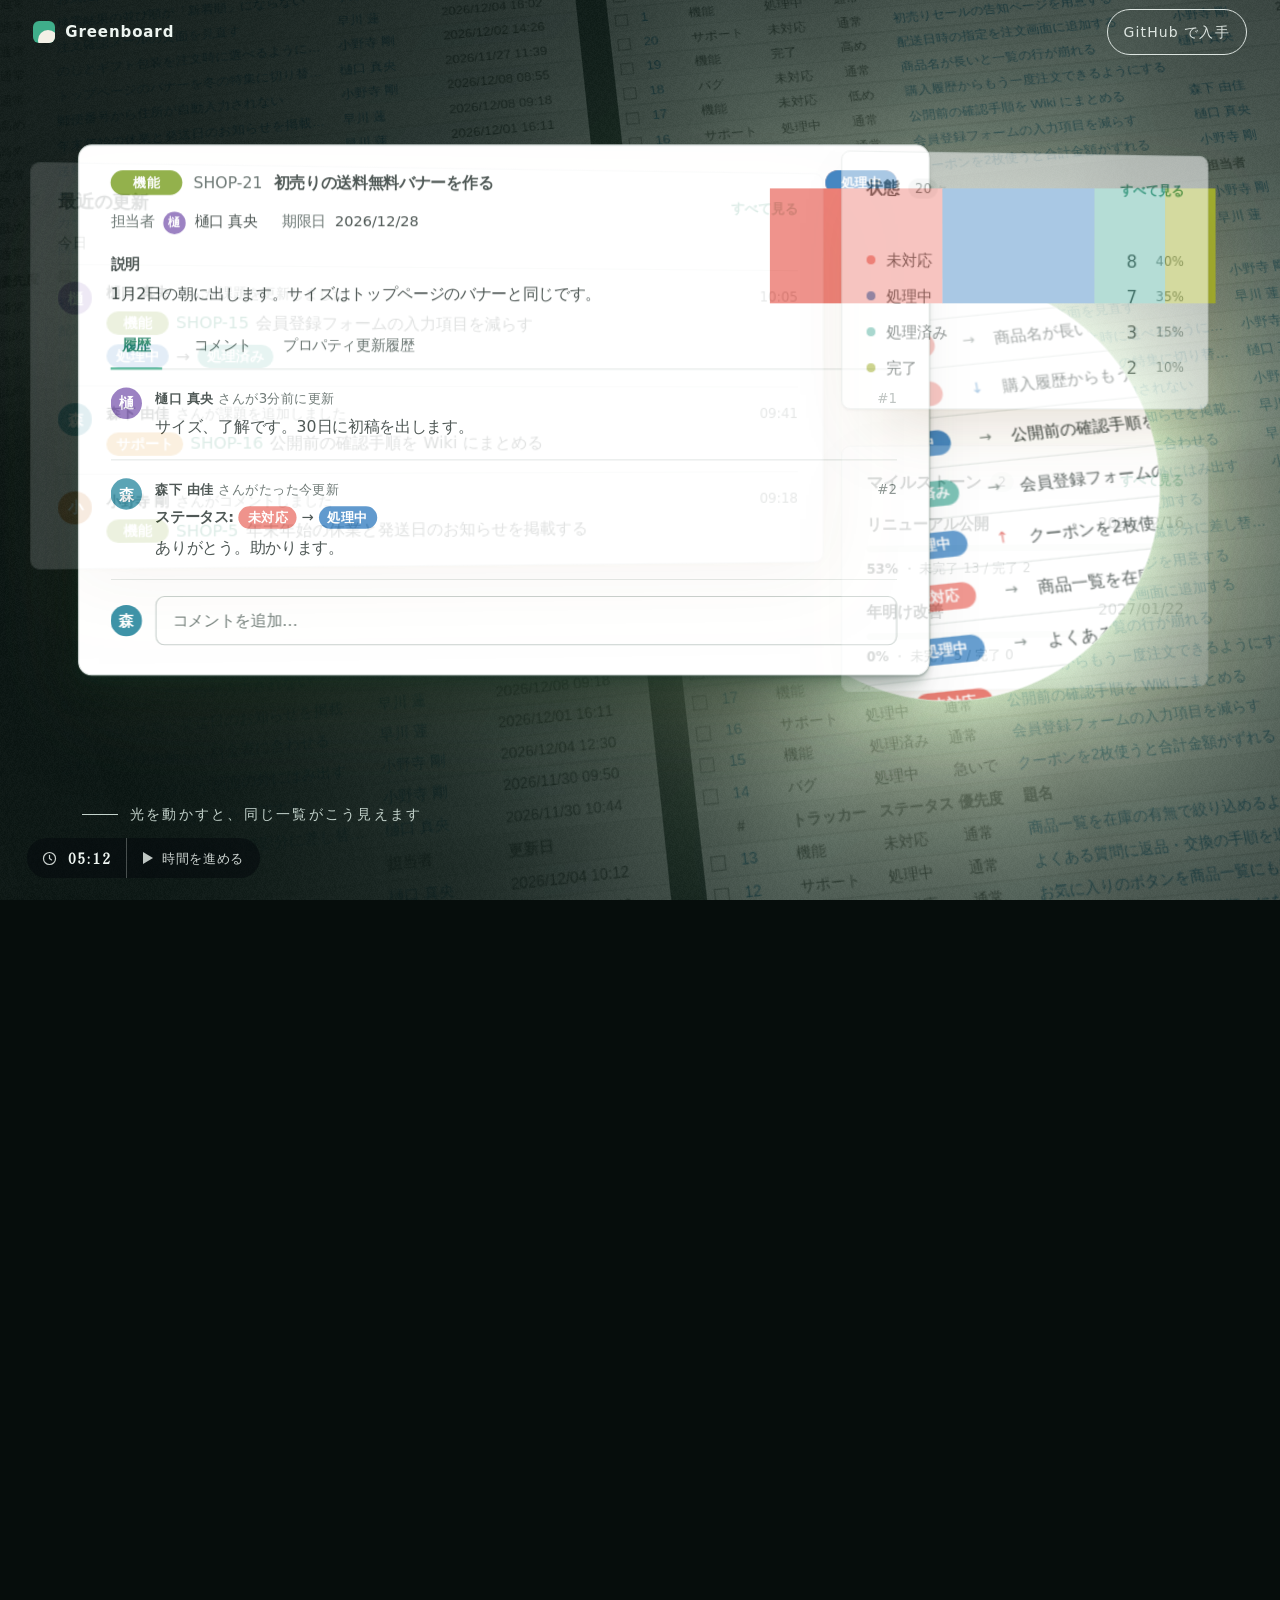
==== commit b2388a0d: "site: step the autoplay inside the engine frame and keep the wall on its own layer Co-Authored-By: C" ====
--- a/site/index.html
+++ b/site/index.html
@@ -24,7 +24,7 @@
 <meta property="og:image:alt" content="夜の画面に並ぶ課題の一覧を、まるい光が照らしている。「おはよう、Redmine。」">
 <meta name="twitter:card" content="summary_large_image">
 <link rel="preload" href="assets/fonts/shippori-mincho-500.woff2" as="font" type="font/woff2" crossorigin>
-<link rel="stylesheet" href="assets/site.css?82b6eba6">
+<link rel="stylesheet" href="assets/site.css?256d3f28">
 <script>(d=>{d.classList.add('js');var m=q=>matchMedia(q).matches;if(!m('(prefers-reduced-motion: reduce)')&&m('(min-width: 18.75em) and (min-height: 30em)')&&!/[?&]static=1/.test(location.search)){d.classList.add('motion');try{if(sessionStorage.getItem('gb-motion')==='off')d.classList.add('stopped')}catch(e){}}})(document.documentElement)</script>
 </head>
 <body>
@@ -310,6 +310,6 @@
 </main>
 <div class="leaves" aria-hidden="true"><i class="leaf leaf--far"></i><i class="leaf leaf--near"></i></div>
 <canvas id="lit" class="fx" aria-hidden="true"></canvas>
-<script src="assets/site.js?5957d31d" defer></script>
+<script src="assets/site.js?73718eea" defer></script>
 </body>
 </html>
--- a/site/assets/site.css
+++ b/site/assets/site.css
@@ -415,6 +415,7 @@
 /* open */
 .motion .hint{display:flex}
 .motion .night{position:absolute;inset:0;height:auto;display:block}
+.motion .wall{will-change:transform}
 .motion .wall__in{animation:drift 80s linear infinite;will-change:transform;height:300%}
 .motion .wall--old .wall__in{animation-duration:48s;--d:-527px}.motion .wall--new .wall__in{--d:-880px}
 .motion .wcol{background-repeat:repeat-y;background-position:0 0}
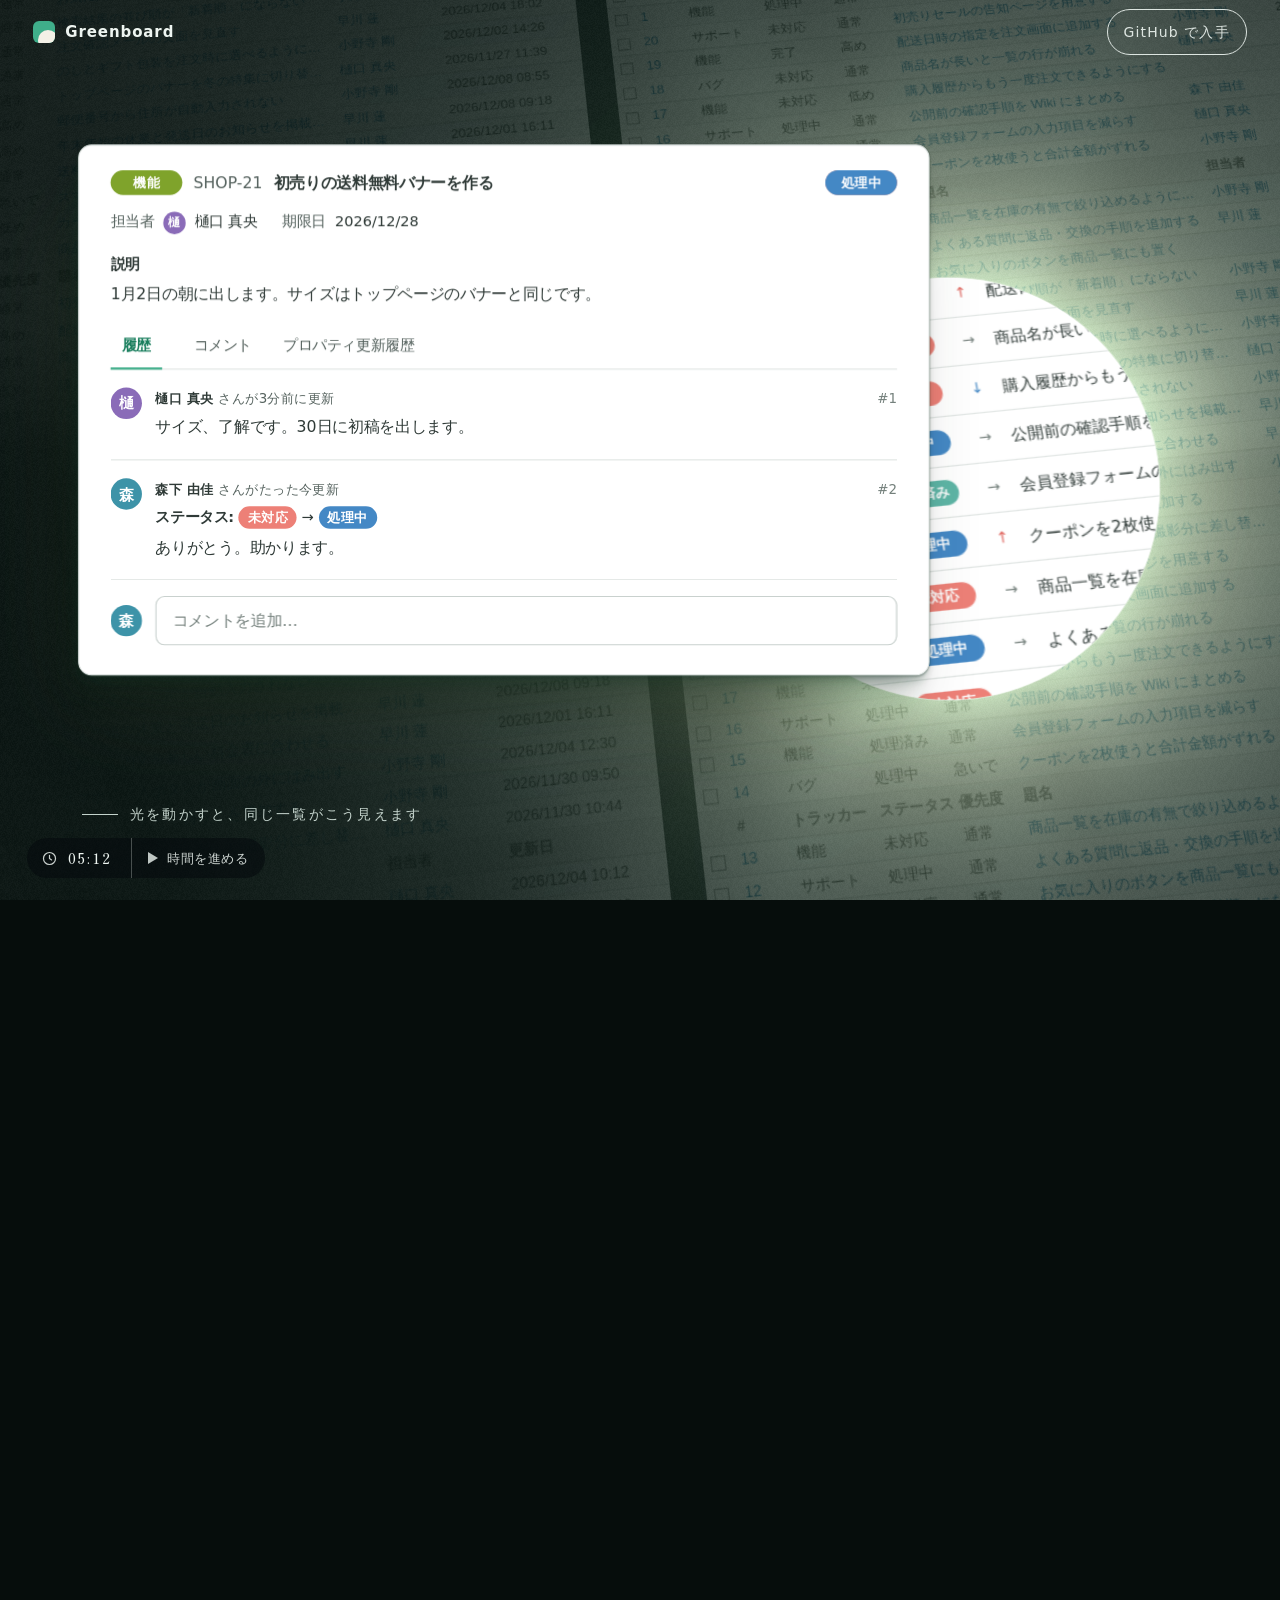
==== commit c279bdc5: "site: fix the clock's width so the divider stays put Co-Authored-By: Claude Opus 5.5 <noreply@anthro" ====
--- a/site/index.html
+++ b/site/index.html
@@ -24,7 +24,7 @@
 <meta property="og:image:alt" content="夜の画面に並ぶ課題の一覧を、まるい光が照らしている。「おはよう、Redmine。」">
 <meta name="twitter:card" content="summary_large_image">
 <link rel="preload" href="assets/fonts/shippori-mincho-500.woff2" as="font" type="font/woff2" crossorigin>
-<link rel="stylesheet" href="assets/site.css?256d3f28">
+<link rel="stylesheet" href="assets/site.css?069147fb">
 <script>(d=>{d.classList.add('js');var m=q=>matchMedia(q).matches;if(!m('(prefers-reduced-motion: reduce)')&&m('(min-width: 18.75em) and (min-height: 30em)')&&!/[?&]static=1/.test(location.search)){d.classList.add('motion');try{if(sessionStorage.getItem('gb-motion')==='off')d.classList.add('stopped')}catch(e){}}})(document.documentElement)</script>
 </head>
 <body>
--- a/site/assets/site.css
+++ b/site/assets/site.css
@@ -393,6 +393,7 @@
 .motion .tools[data-tone=end]{color:var(--ink);background:none}.motion .tools[data-tone=end] .clock{width:0;overflow:hidden}.motion .tools[data-tone=end] .play{background:rgba(255,253,246,.8)}
 .motion .tools[data-tone=light]{color:var(--ink);background:rgba(255,253,246,.74)}
 .motion .clock{display:flex;align-items:center;gap:10px;font:500 14px/1 var(--min);letter-spacing:.16em;font-variant-numeric:tabular-nums;transition:opacity .6s}
+.motion .clock b{display:inline-block;width:3.5em;font-weight:inherit}
 .motion .clock__ic{width:17px;height:17px;fill:none;stroke:currentColor;stroke-width:1.7;stroke-linecap:round;stroke-linejoin:round;flex:none;opacity:.85}
 .motion .clock.off{opacity:0}
 .play{height:40px;margin-left:14px;padding:0 16px 0 14px;border:0;border-left:1px solid color-mix(in srgb,currentColor 28%,transparent);border-radius:0 999px 999px 0;background:none;color:inherit;display:flex;align-items:center;gap:9px;font:500 13px/1 var(--ui);letter-spacing:.04em;white-space:nowrap;cursor:pointer}
@@ -636,7 +637,7 @@
   .motion .tools[data-tone] .play,.play{height:44px;margin:0;padding:0 10px 0 6px;gap:6px;border:0;border-radius:0;background:none;font-size:12px}
   .play__w{display:none}.play__t{min-width:0}
   .motion .hdr__brand span{position:absolute;width:1px;height:1px;overflow:hidden;clip-path:inset(50%)}
-  .motion .clock{gap:5px;font-size:14px;letter-spacing:.08em}.motion .clock__ic{width:14px;height:14px}
+  .motion .clock{gap:5px;font-size:14px;letter-spacing:.08em}.motion .clock b{width:3.2em}.motion .clock__ic{width:14px;height:14px}
   .motion .stage.haze{-webkit-mask-image:linear-gradient(180deg,rgba(0,0,0,calc(1 - var(--haze,0)*.97)) 40px,#000 84px);mask-image:linear-gradient(180deg,rgba(0,0,0,calc(1 - var(--haze,0)*.97)) 40px,#000 84px)}
   .motion .keep__h{white-space:nowrap}
   .night .wall--new{margin-left:-1108px}
